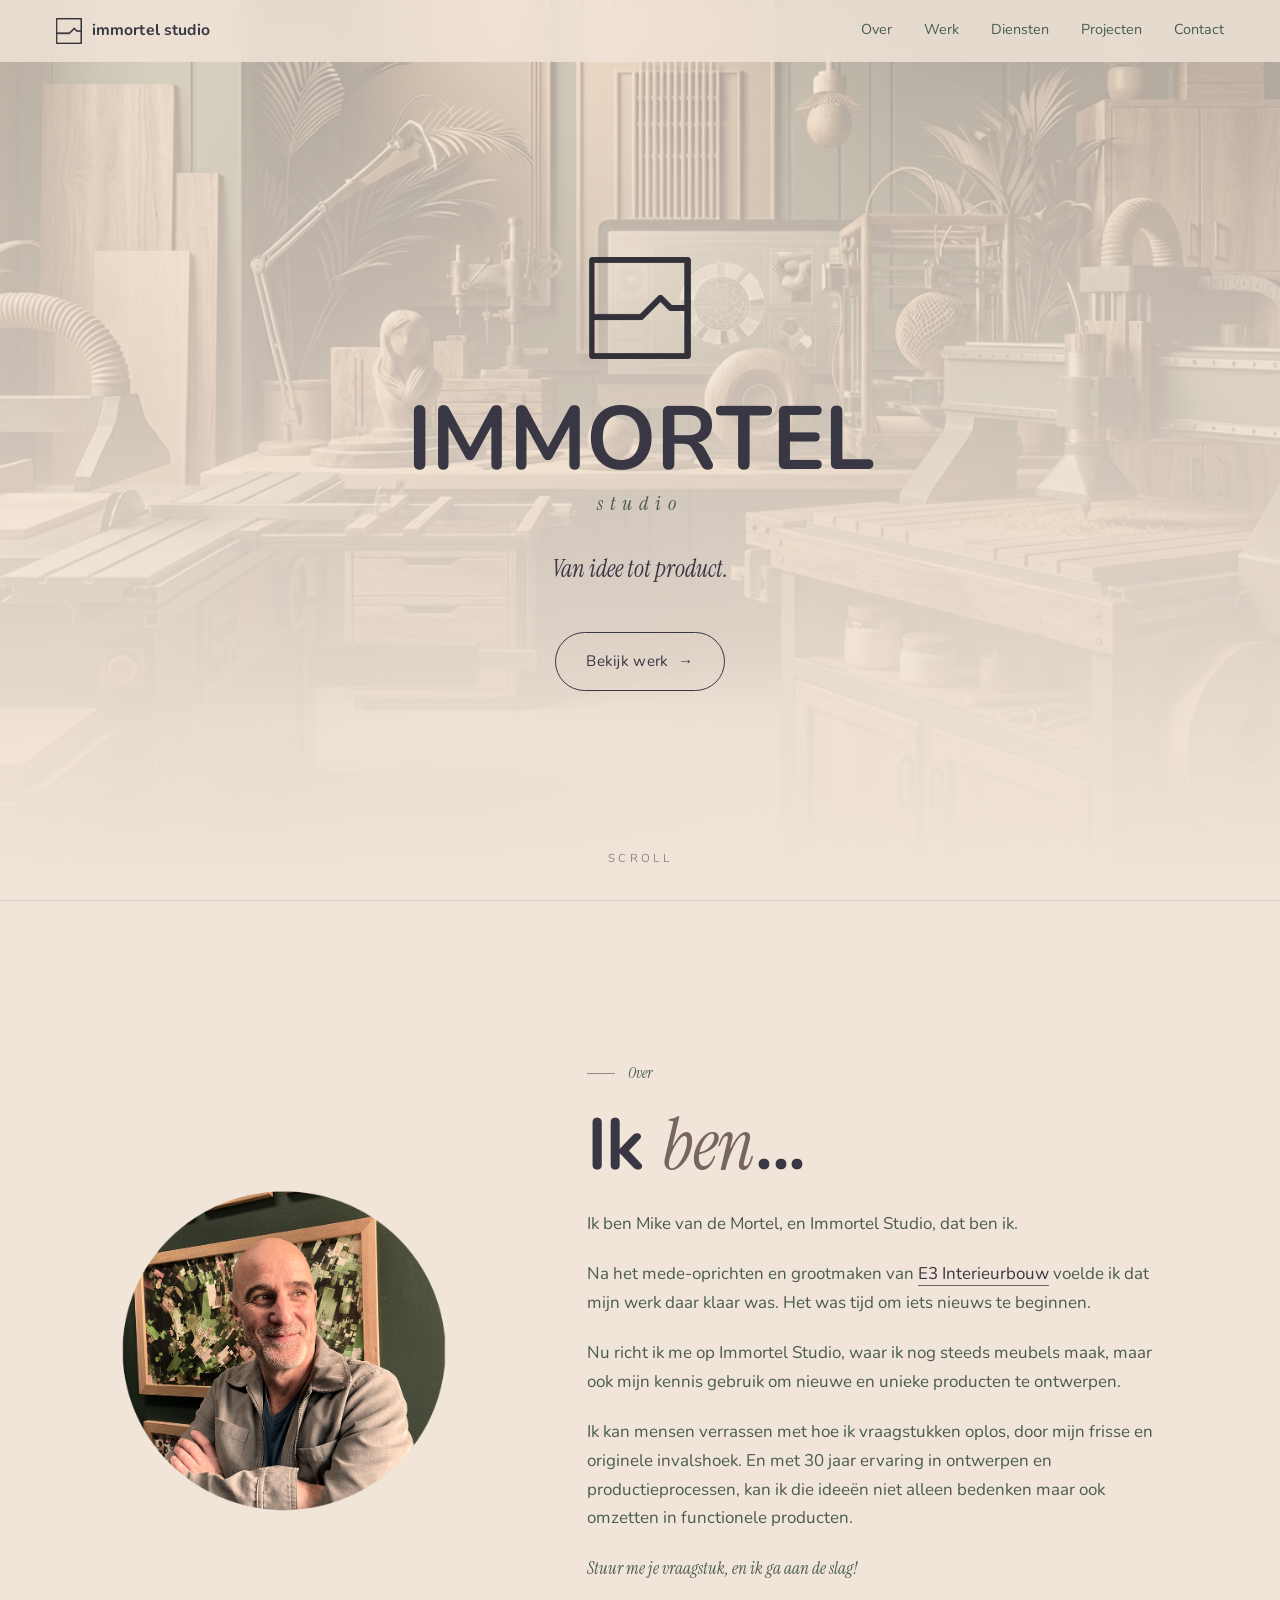
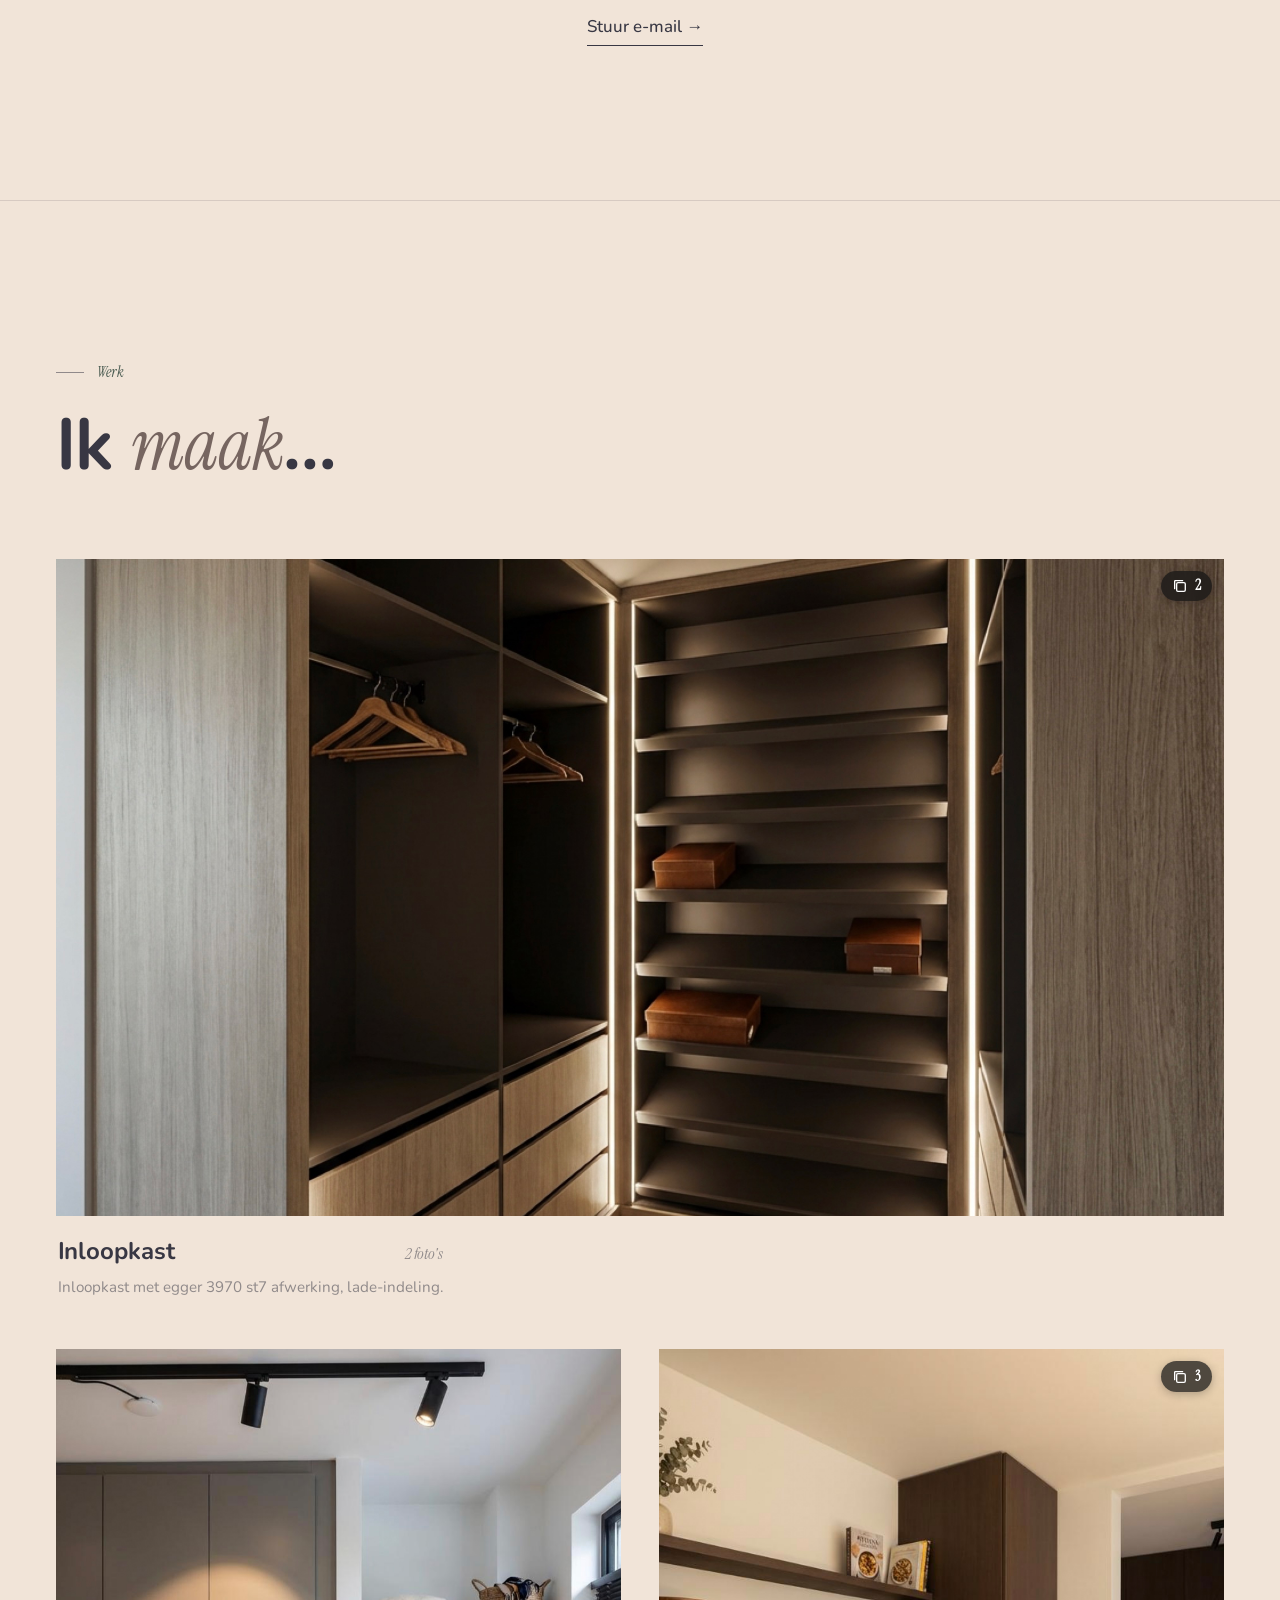
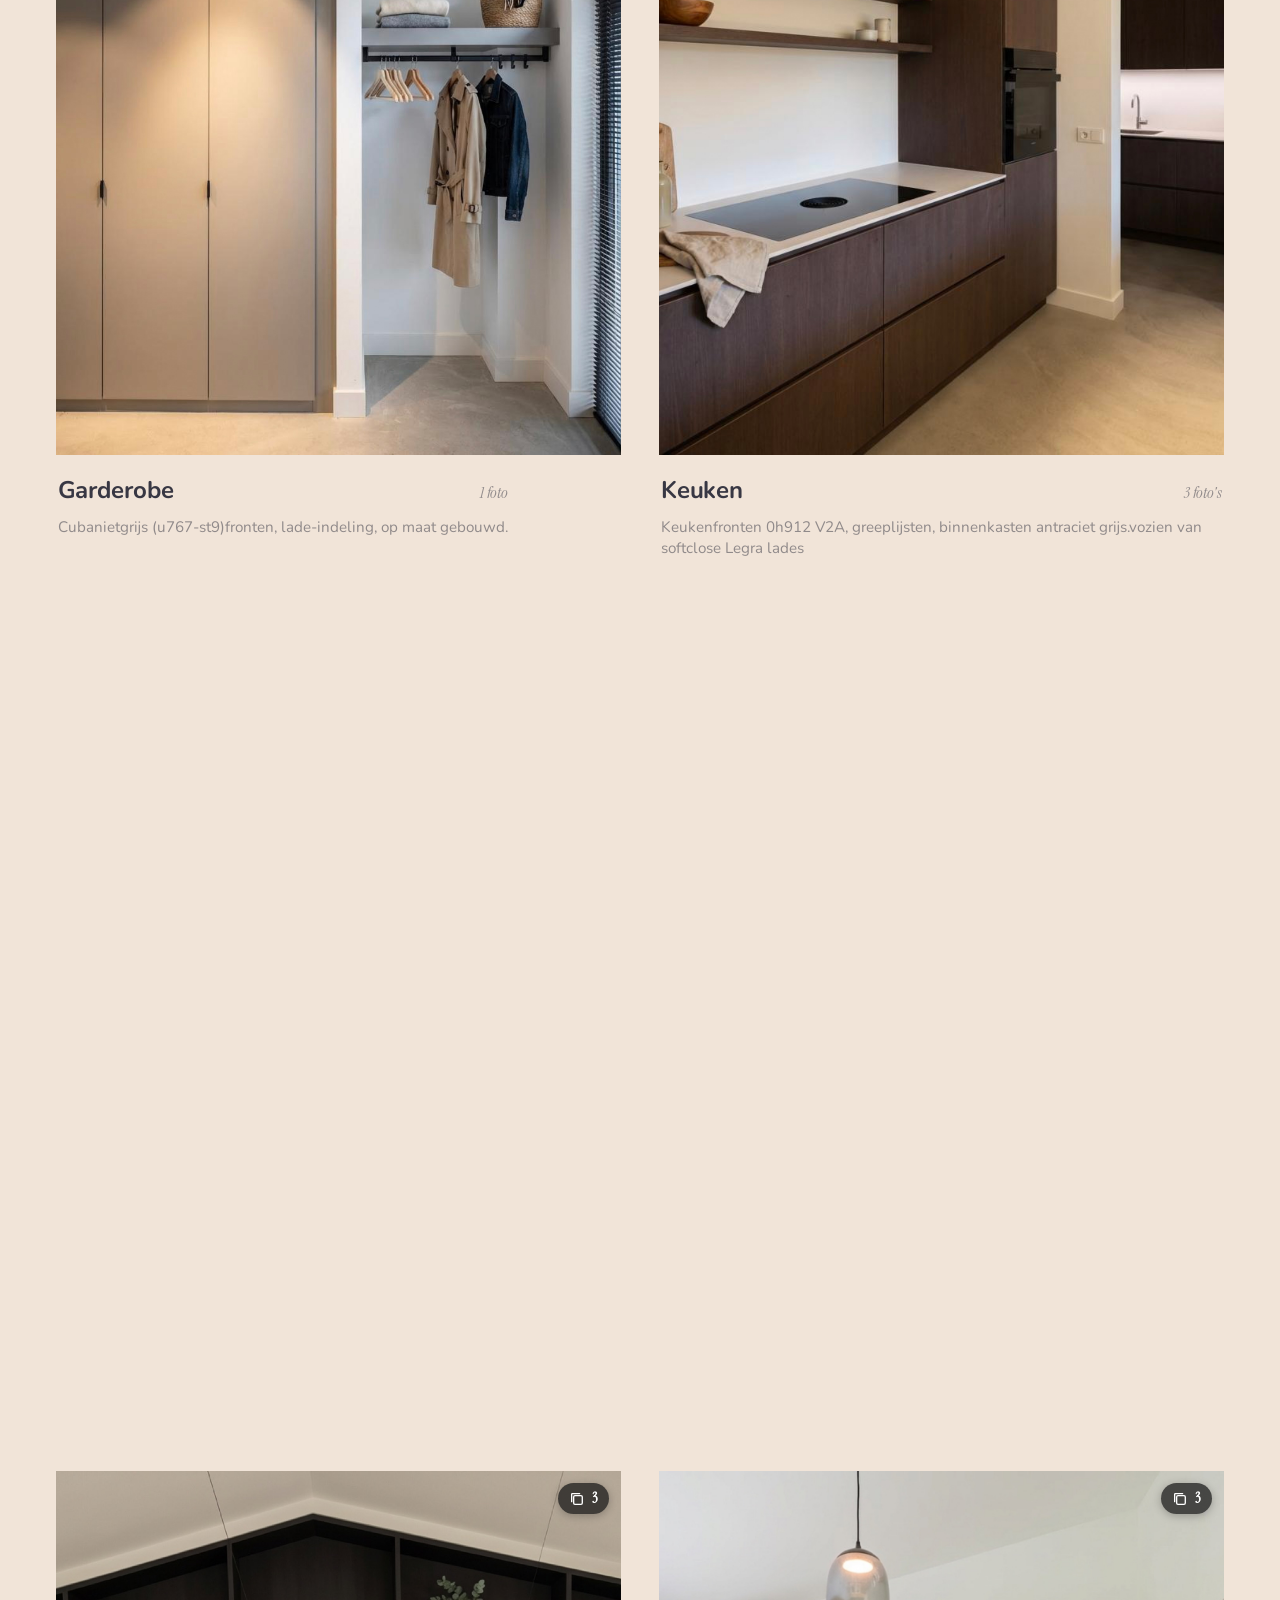
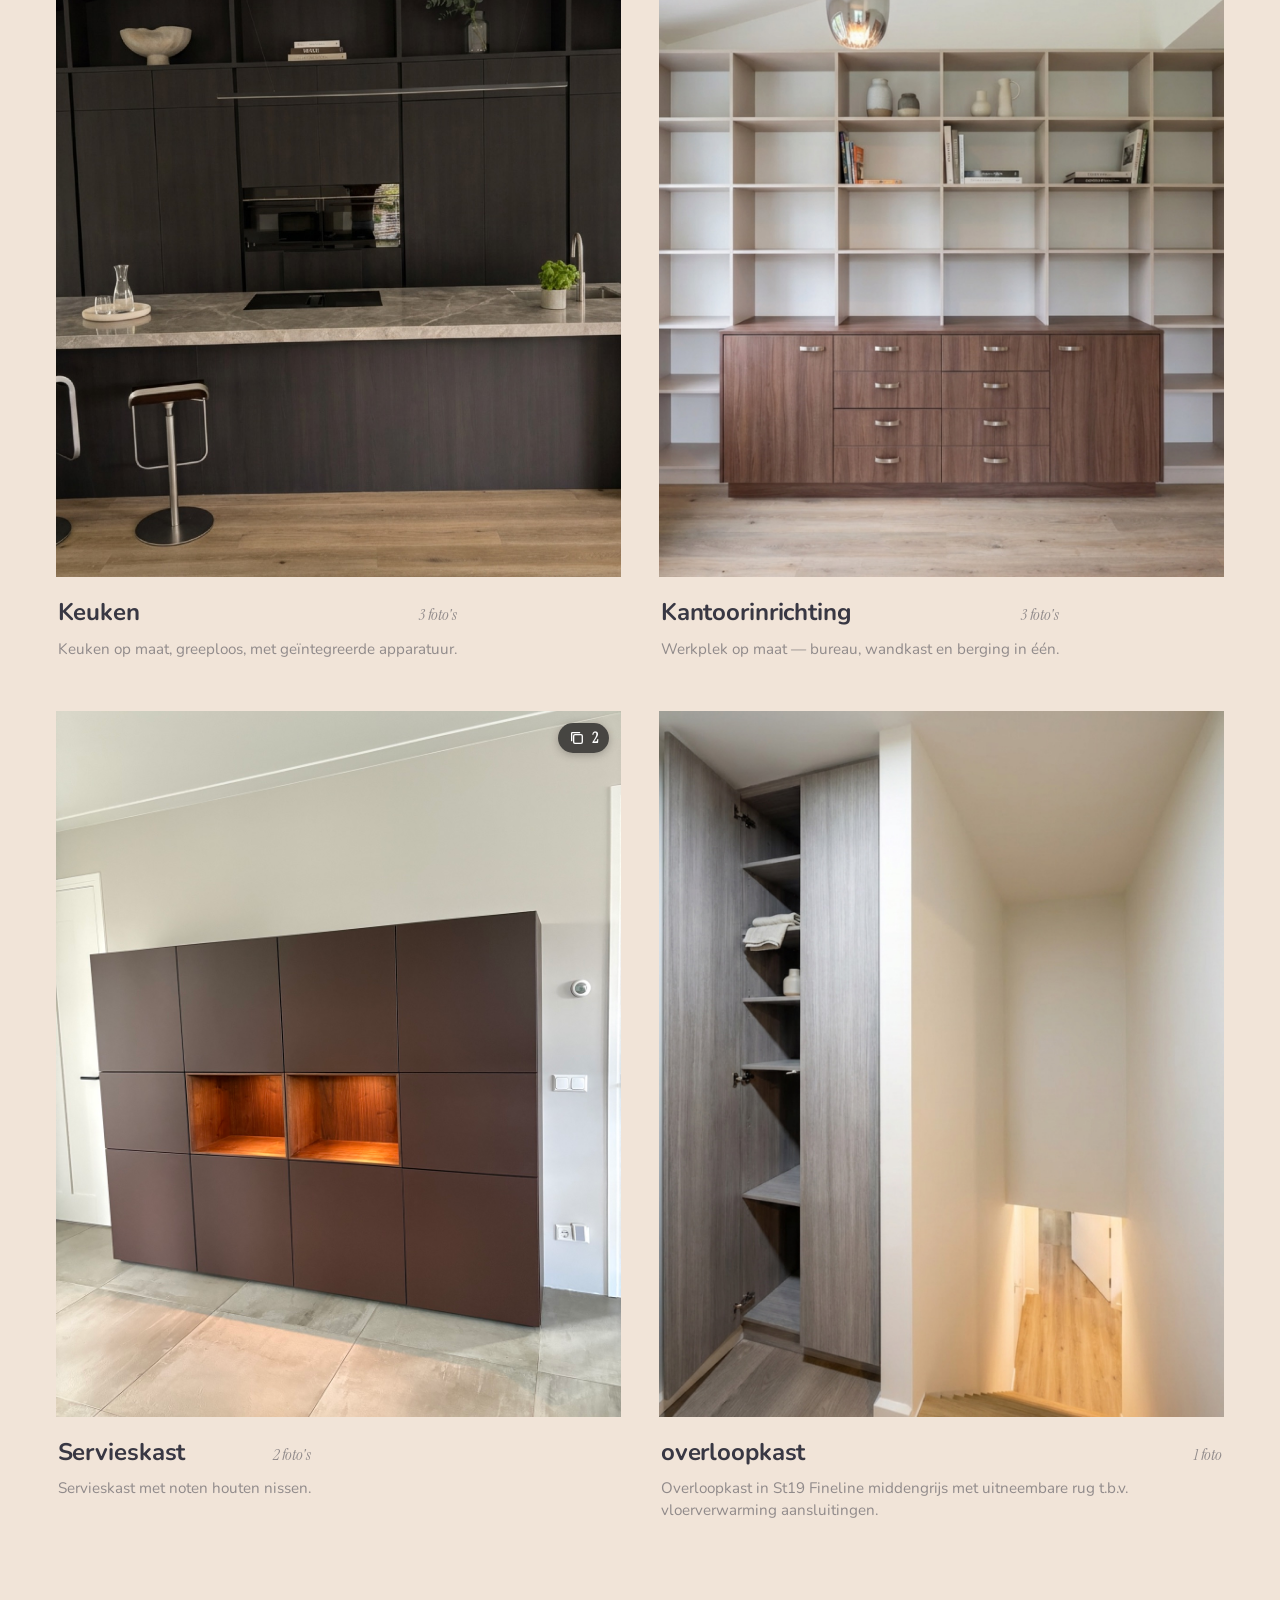
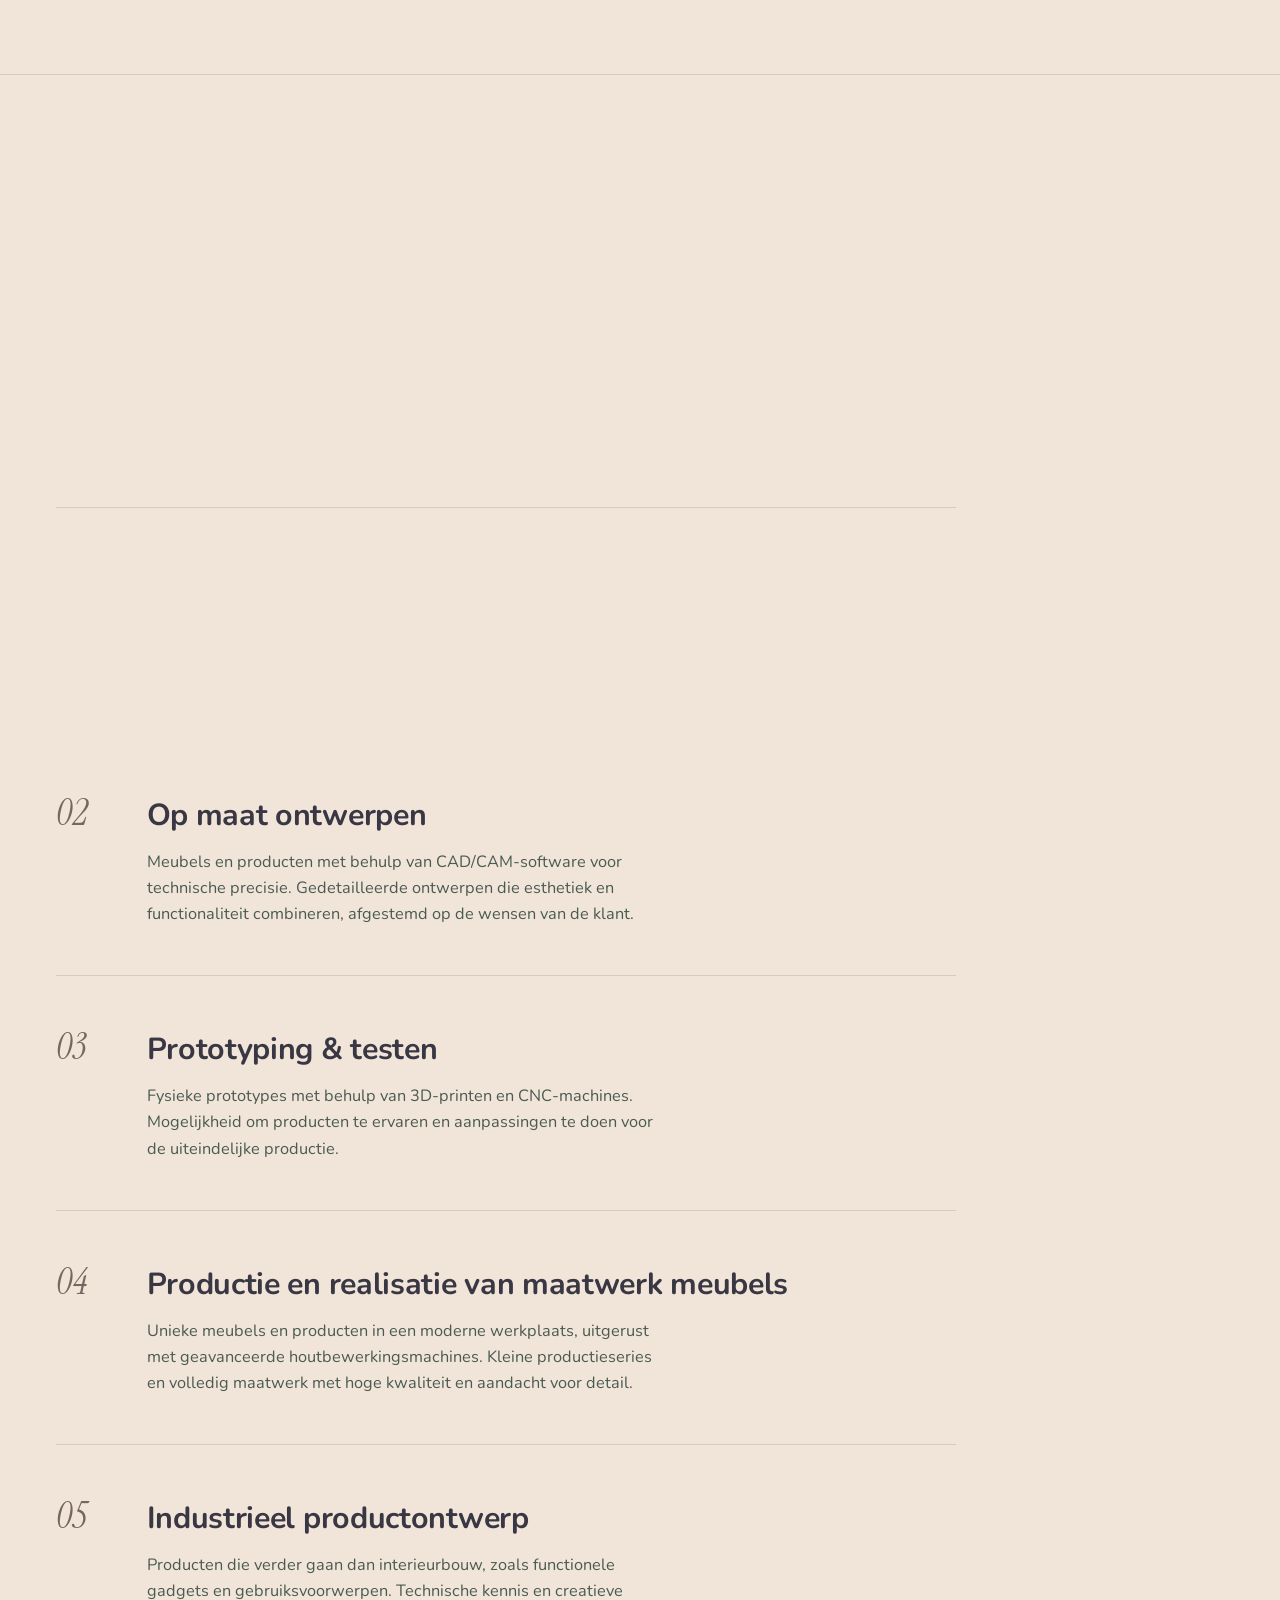
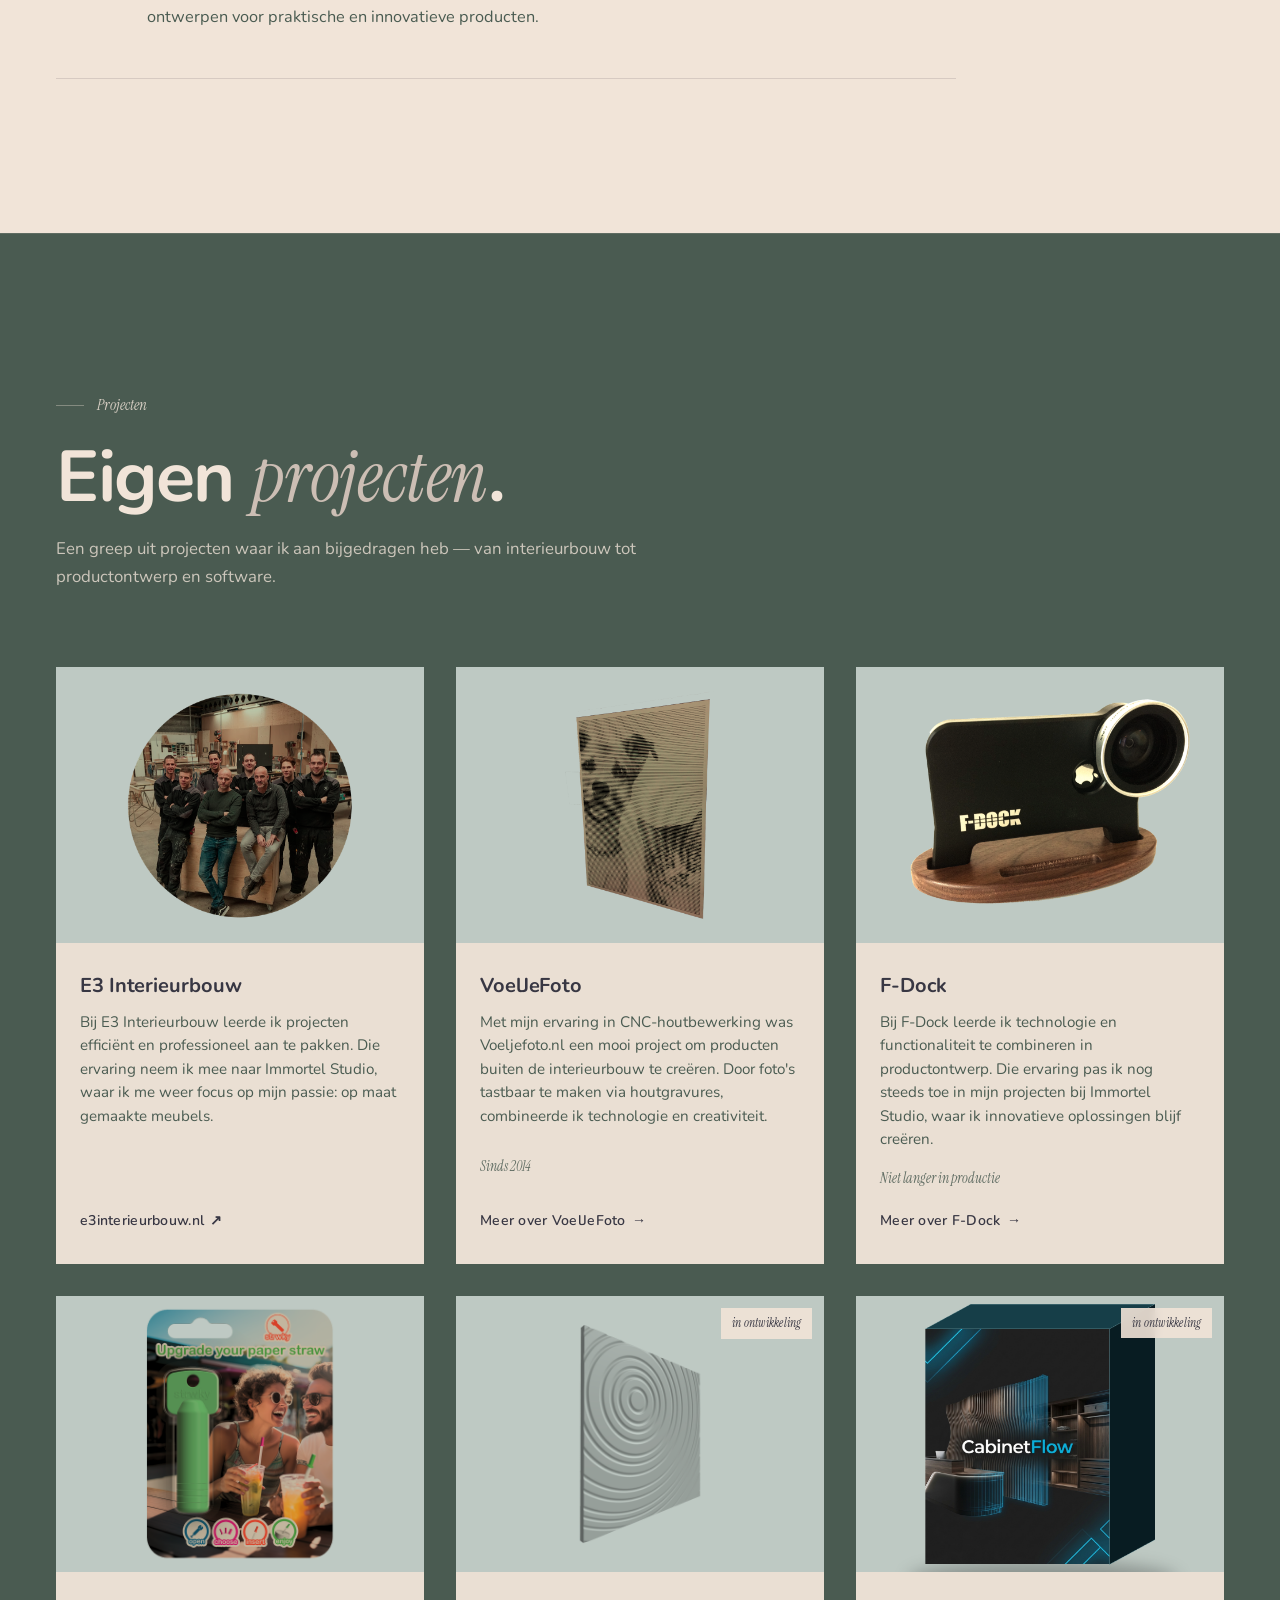
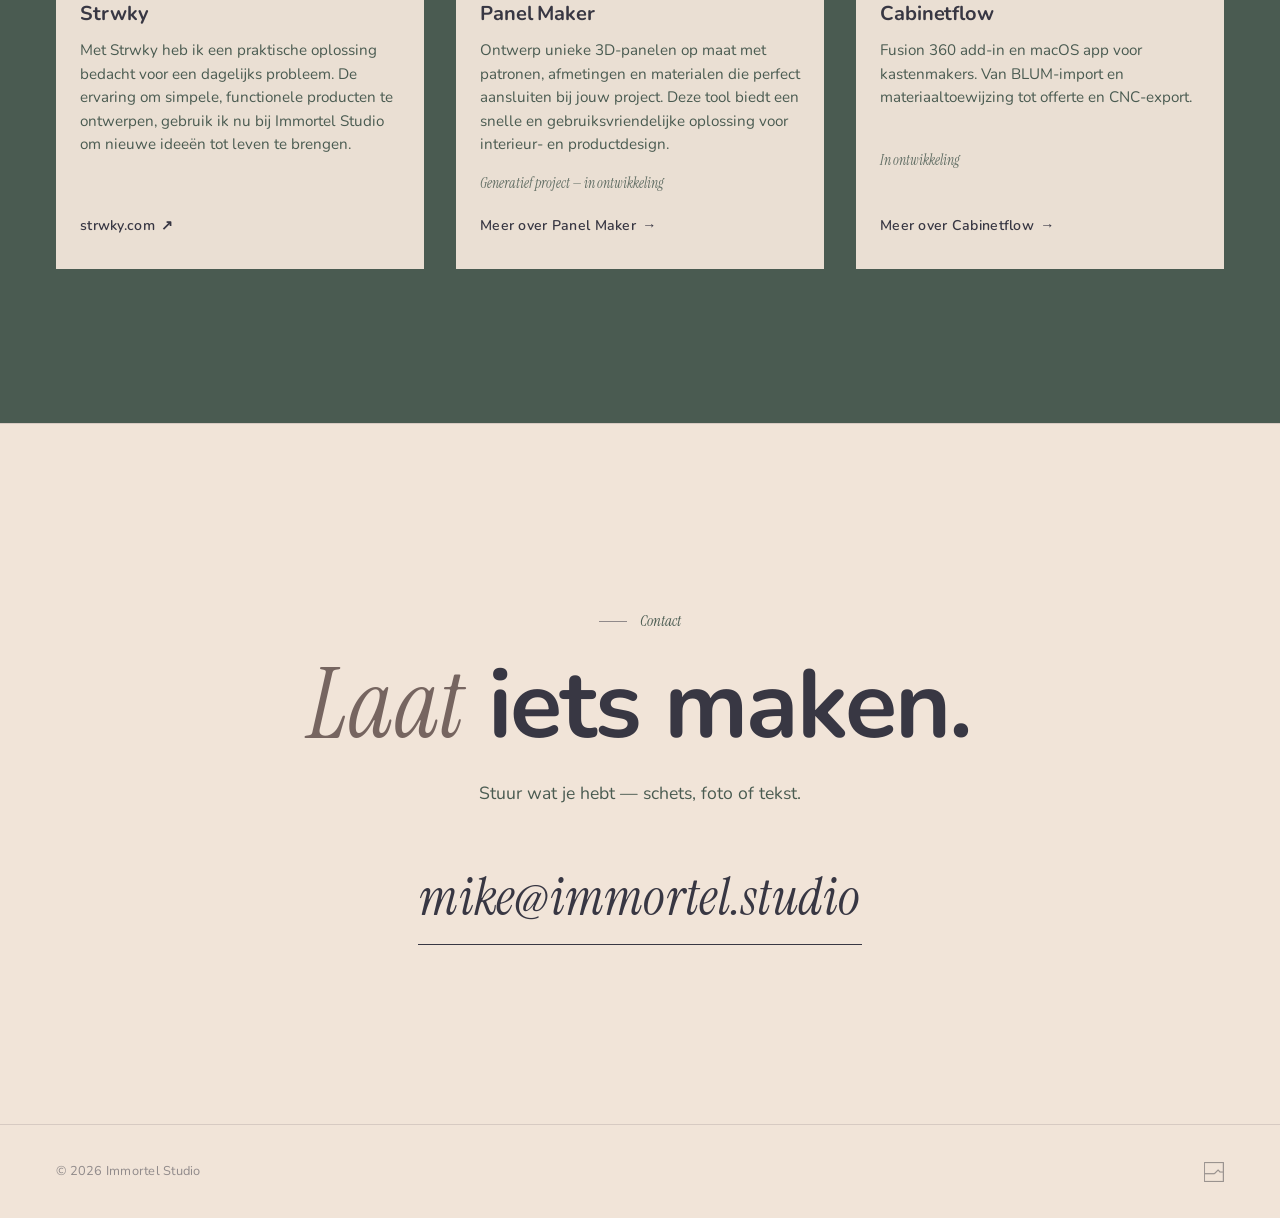
==== index.html @ 6a88292a "Cabinetflow: eigen projectpagina met 5 feature-secties - Nieuwe /cabinetflow/ subpagina met screensh" ====
<!doctype html>
<html lang="nl">
<head>
  <meta charset="utf-8">
  <meta name="viewport" content="width=device-width,initial-scale=1">
  <title>Immortel Studio — Meubels op maat</title>
  <meta name="description" content="Immortel Studio maakt onsterfelijke meubels op maat. Van idee tot product — CAD/CAM, prototyping en eigen productie.">
  <meta name="theme-color" content="#f1e4d8">
  <link rel="preconnect" href="https://fonts.googleapis.com">
  <link rel="preconnect" href="https://fonts.gstatic.com" crossorigin>
  <!-- Nunito: closest free fallback for Arial Rounded MT Bold (brand display)
       Instrument Serif: editorial italic accents -->
  <link href="https://fonts.googleapis.com/css2?family=Instrument+Serif:ital@0;1&family=Nunito:wght@400;500;600;700;800&display=swap" rel="stylesheet">
  <link rel="stylesheet" href="style.css">
</head>
<body>

  <nav class="site-nav">
    <a href="#hero" class="site-nav__mark" aria-label="Immortel Studio">
      <img class="site-nav__logo" src="images/logo.png" alt="" width="28" height="28">
      <span class="site-nav__wordmark">immortel studio</span>
    </a>
    <button class="site-nav__toggle" aria-label="Menu" aria-expanded="false" aria-controls="siteMenu">
      <span class="site-nav__toggle-bar"></span>
      <span class="site-nav__toggle-bar"></span>
      <span class="site-nav__toggle-bar"></span>
    </button>
    <div class="site-nav__links" id="siteMenu">
      <a href="#over">Over</a>
      <a href="#werk">Werk</a>
      <a href="#diensten">Diensten</a>
      <a href="#lab">Projecten</a>
      <a href="#contact">Contact</a>
    </div>
  </nav>

  <header id="hero" class="hero">
    <div class="hero__inner">
      <img class="hero__logo" src="images/logo.png" alt="" width="96" height="96">
      <h1 class="namemark" aria-label="Immortel Studio">
        <span class="namemark__line" id="nameLine" data-state="start">
          <!-- letters injected by JS -->
        </span>
        <span class="namemark__sub" id="nameSub">studio</span>
      </h1>
      <p class="hero__tag"><em>Van idee tot product.</em></p>
      <a href="#werk" class="hero__cta">Bekijk werk</a>
    </div>
    <div class="hero__scroll" aria-hidden="true">scroll</div>
  </header>

  <section id="over" class="section section--about">
    <div class="section__inner about">
      <div class="about__media">
        <img src="images/mike.jpg" alt="Mike van de Mortel" loading="lazy">
      </div>
      <div class="about__body">
        <p class="eyebrow"><em>Over</em></p>
        <h2 class="h2 h2--display">Ik <em>ben</em>...</h2>
        <div class="prose">
          <p>Ik ben Mike van de Mortel, en Immortel Studio, dat ben ik.</p>
          <p>Na het mede-oprichten en grootmaken van <a href="#lab">E3 Interieurbouw</a> voelde ik dat mijn werk daar klaar was. Het was tijd om iets nieuws te beginnen.</p>
          <p>Nu richt ik me op Immortel Studio, waar ik nog steeds meubels maak, maar ook mijn kennis gebruik om nieuwe en unieke producten te ontwerpen.</p>
          <p>Ik kan mensen verrassen met hoe ik vraagstukken oplos, door mijn frisse en originele invalshoek. En met 30 jaar ervaring in ontwerpen en productieprocessen, kan ik die ideeën niet alleen bedenken maar ook omzetten in functionele producten.</p>
          <p><em>Stuur me je vraagstuk, en ik ga aan de slag!</em></p>
          <p><a class="about__cta" href="mailto:mike@immortel.studio">Stuur e-mail →</a></p>
        </div>
      </div>
    </div>
  </section>

  <section id="werk" class="section section--work">
    <div class="section__inner">
      <header class="section__head">
        <p class="eyebrow"><em>Werk</em></p>
        <h2 class="h2">Ik <em>maak</em>…</h2>
      </header>
      <div class="project-grid" id="projectGrid">
        <!-- cards injected by JS from projects.json -->
      </div>
    </div>
  </section>

  <section id="diensten" class="section section--services">
    <div class="section__inner">
      <header class="section__head">
        <p class="eyebrow"><em>Diensten</em></p>
        <h2 class="h2">Van idee <em>tot</em> product.</h2>
      </header>
      <ol class="services">
        <li class="service">
          <span class="service__num">01</span>
          <div class="service__body">
            <h3>Creatief brainstormen &amp; advies</h3>
            <p>Out-of-the-box oplossingen voor specifieke problemen en uitdagingen. Advies op maat voor interieur- en productontwerp, met een unieke en originele invalshoek.</p>
          </div>
        </li>
        <li class="service">
          <span class="service__num">02</span>
          <div class="service__body">
            <h3>Op maat ontwerpen</h3>
            <p>Meubels en producten met behulp van CAD/CAM-software voor technische precisie. Gedetailleerde ontwerpen die esthetiek en functionaliteit combineren, afgestemd op de wensen van de klant.</p>
          </div>
        </li>
        <li class="service">
          <span class="service__num">03</span>
          <div class="service__body">
            <h3>Prototyping &amp; testen</h3>
            <p>Fysieke prototypes met behulp van 3D-printen en CNC-machines. Mogelijkheid om producten te ervaren en aanpassingen te doen voor de uiteindelijke productie.</p>
          </div>
        </li>
        <li class="service">
          <span class="service__num">04</span>
          <div class="service__body">
            <h3>Productie en realisatie van maatwerk meubels</h3>
            <p>Unieke meubels en producten in een moderne werkplaats, uitgerust met geavanceerde houtbewerkingsmachines. Kleine productieseries en volledig maatwerk met hoge kwaliteit en aandacht voor detail.</p>
          </div>
        </li>
        <li class="service">
          <span class="service__num">05</span>
          <div class="service__body">
            <h3>Industrieel productontwerp</h3>
            <p>Producten die verder gaan dan interieurbouw, zoals functionele gadgets en gebruiksvoorwerpen. Technische kennis en creatieve ontwerpen voor praktische en innovatieve producten.</p>
          </div>
        </li>
      </ol>
    </div>
  </section>

  <section id="lab" class="section section--lab">
    <div class="section__inner">
      <header class="section__head">
        <p class="eyebrow"><em>Projecten</em></p>
        <h2 class="h2">Eigen <em>projecten</em>.</h2>
        <p class="lab__intro">Een greep uit projecten waar ik aan bijgedragen heb — van interieurbouw tot productontwerp en software.</p>
      </header>
      <div class="lab__grid">
        <a class="lab__card" data-project="e3" href="http://www.e3interieurbouw.nl" target="_blank" rel="noopener">
          <div class="lab__card__media"><img src="images/lab/e3.jpg" alt="E3 Interieurbouw" loading="lazy"></div>
          <div class="lab__card__body">
            <h3>E3 Interieurbouw</h3>
            <p>Bij E3 Interieurbouw leerde ik projecten efficiënt en professioneel aan te pakken. Die ervaring neem ik mee naar Immortel Studio, waar ik me weer focus op mijn passie: op maat gemaakte meubels.</p>
            <span class="lab__card__link">e3interieurbouw.nl <span aria-hidden="true">↗</span></span>
          </div>
        </a>
        <a class="lab__card" data-project="voeljefoto" href="/voeljefoto/">
          <div class="lab__card__media"><img src="images/lab/voeljefoto.jpg" alt="VoelJeFoto" loading="lazy"></div>
          <div class="lab__card__body">
            <h3>VoelJeFoto</h3>
            <p>Met mijn ervaring in CNC-houtbewerking was Voeljefoto.nl een mooi project om producten buiten de interieurbouw te creëren. Door foto's tastbaar te maken via houtgravures, combineerde ik technologie en creativiteit.</p>
            <span class="lab__card__meta"><em>Sinds 2014</em></span>
            <span class="lab__card__link">Meer over VoelJeFoto <span aria-hidden="true">→</span></span>
          </div>
        </a>
        <a class="lab__card" data-project="fdock" href="/f-dock/">
          <div class="lab__card__media"><img src="images/lab/fdock.jpg" alt="F-Dock" loading="lazy"></div>
          <div class="lab__card__body">
            <h3>F-Dock</h3>
            <p>Bij F-Dock leerde ik technologie en functionaliteit te combineren in productontwerp. Die ervaring pas ik nog steeds toe in mijn projecten bij Immortel Studio, waar ik innovatieve oplossingen blijf creëren.</p>
            <span class="lab__card__meta"><em>Niet langer in productie</em></span>
            <span class="lab__card__link">Meer over F-Dock <span aria-hidden="true">→</span></span>
          </div>
        </a>
        <a class="lab__card" data-project="strwky" href="http://www.strwky.com" target="_blank" rel="noopener">
          <div class="lab__card__media"><img src="images/lab/strwky.jpg" alt="Strwky" loading="lazy"></div>
          <div class="lab__card__body">
            <h3>Strwky</h3>
            <p>Met Strwky heb ik een praktische oplossing bedacht voor een dagelijks probleem. De ervaring om simpele, functionele producten te ontwerpen, gebruik ik nu bij Immortel Studio om nieuwe ideeën tot leven te brengen.</p>
            <span class="lab__card__link">strwky.com <span aria-hidden="true">↗</span></span>
          </div>
        </a>
        <a class="lab__card lab__card--wip" data-project="panelmaker" href="/panelmaker/">
          <div class="lab__card__media"><img src="images/lab/panelmaker.jpg" alt="Panel Maker" loading="lazy"></div>
          <div class="lab__card__body">
            <h3>Panel Maker</h3>
            <p>Ontwerp unieke 3D-panelen op maat met patronen, afmetingen en materialen die perfect aansluiten bij jouw project. Deze tool biedt een snelle en gebruiksvriendelijke oplossing voor interieur- en productdesign.</p>
            <span class="lab__card__meta"><em>Generatief project — in ontwikkeling</em></span>
            <span class="lab__card__link">Meer over Panel Maker <span aria-hidden="true">→</span></span>
          </div>
        </a>
        <a class="lab__card lab__card--wip" href="cabinetflow/" data-project="cabinetflow">
          <div class="lab__card__media"><img src="images/lab/cabinetflow.jpg" alt="Cabinetflow" loading="lazy"></div>
          <div class="lab__card__body">
            <h3>Cabinetflow</h3>
            <p>Fusion 360 add-in en macOS app voor kastenmakers. Van BLUM-import en materiaaltoewijzing tot offerte en CNC-export.</p>
            <span class="lab__card__meta"><em>In ontwikkeling</em></span>
            <span class="lab__card__link">Meer over Cabinetflow <span aria-hidden="true">→</span></span>
          </div>
        </a>
      </div>
    </div>
  </section>

  <section id="contact" class="section section--contact">
    <div class="section__inner">
      <p class="eyebrow"><em>Contact</em></p>
      <h2 class="h2 h2--contact"><em>Laat</em> iets maken.</h2>
      <p class="contact__intro">Stuur wat je hebt — schets, foto of tekst.</p>
      <div class="contact__row">
        <a class="contact__link" href="mailto:mike@immortel.studio">mike@immortel.studio</a>
      </div>
    </div>
  </section>

  <footer class="site-foot">
    <div class="site-foot__inner">
      <span>© <span id="year"></span> Immortel Studio</span>
      <img class="site-foot__logo" src="images/logo.png" alt="" width="20" height="20">
    </div>
  </footer>

  <div id="lightbox" class="lightbox" aria-hidden="true">
    <button class="lightbox__close" aria-label="Sluiten">×</button>
    <button class="lightbox__prev" aria-label="Vorige">‹</button>
    <button class="lightbox__next" aria-label="Volgende">›</button>
    <div class="lightbox__stage">
      <img id="lightboxImg" alt="">
    </div>
    <div class="lightbox__count" id="lightboxCount"></div>
  </div>

  <script src="app.js"></script>
</body>
</html>
---- style.css ----
/* ============================================================
   Immortel Studio — stylesheet (editorial redesign)
   ============================================================ */

:root {
  /* Brand palette */
  --cream:       #f1e4d8;
  --light-green: #bec9c3;
  --dark-green:  #4A5B51;
  --dark-grey:   #383743;
  --brown:       #766560;

  --bg:       var(--cream);
  --bg-alt:   var(--light-green);
  --ink:      var(--dark-grey);
  --ink-soft: var(--dark-green);
  --ink-mute: color-mix(in srgb, var(--dark-grey) 52%, transparent);
  --accent:   var(--brown);
  --line:     color-mix(in srgb, var(--dark-grey) 14%, transparent);

  --max: 1320px;
  --pad: clamp(1.5rem, 5vw, 3.5rem);
  --ease: cubic-bezier(.2,.7,.1,1);

  /* Arial Rounded MT Bold is the brand display face (macOS system).
     Nunito is the web fallback.
     Instrument Serif provides editorial italic accents. */
  --font-display: "Arial Rounded MT Bold", "Nunito", Arial, -apple-system, sans-serif;
  --font-body:    "Nunito", Arial, -apple-system, BlinkMacSystemFont, sans-serif;
  --font-accent:  "Instrument Serif", "Cormorant Garamond", Georgia, serif;
}

* { box-sizing: border-box; }
html, body { margin: 0; padding: 0; }
html {
  scroll-behavior: smooth;
  overflow-x: clip;
}
body {
  background: var(--bg);
  color: var(--ink);
  font-family: var(--font-body);
  font-size: 17px;
  line-height: 1.65;
  -webkit-font-smoothing: antialiased;
  text-rendering: optimizeLegibility;
}

/* Subtle warm grain on cream — very faint */
body::before {
  content: '';
  position: fixed;
  inset: 0;
  pointer-events: none;
  z-index: 0;
  background-image:
    radial-gradient(at 20% 12%, color-mix(in srgb, var(--brown) 14%, transparent), transparent 55%),
    radial-gradient(at 85% 90%, color-mix(in srgb, var(--dark-green) 10%, transparent), transparent 55%);
  opacity: .7;
}

img { max-width: 100%; display: block; }
a { color: inherit; text-decoration: none; }
button { font: inherit; }

em {
  font-family: var(--font-accent);
  font-style: italic;
  font-weight: 400;
  letter-spacing: 0;
}

/* ============================================================
   Navigation
   ============================================================ */
.site-nav {
  position: fixed; top: 0; left: 0; right: 0; z-index: 100;
  display: flex; align-items: center; justify-content: space-between;
  padding: 1.1rem var(--pad);
  background: color-mix(in srgb, var(--bg) 82%, transparent);
  backdrop-filter: blur(14px);
  -webkit-backdrop-filter: blur(14px);
  border-bottom: 1px solid transparent;
  transition: border-color .3s var(--ease), padding .3s var(--ease);
}
.site-nav.is-scrolled {
  border-bottom-color: var(--line);
  padding-top: .8rem;
  padding-bottom: .8rem;
}
.site-nav__mark {
  display: inline-flex;
  align-items: center;
  gap: .6rem;
  color: var(--ink);
}
.site-nav__logo {
  width: 26px; height: 26px;
  filter: brightness(0) saturate(100%) invert(16%) sepia(8%) saturate(833%) hue-rotate(202deg) brightness(95%) contrast(88%);
}
.site-nav__wordmark {
  font-family: var(--font-display);
  font-weight: 700;
  font-size: .98rem;
  letter-spacing: .01em;
}
@media (max-width: 520px) {
  .site-nav__wordmark { display: none; }
}
.site-nav__links {
  display: flex; gap: 2rem;
  font-size: .9rem;
  color: var(--ink-soft);
}
.site-nav__links a {
  position: relative;
  padding-bottom: 2px;
}
.site-nav__links a::after {
  content: ''; position: absolute; inset: auto 0 0 0; height: 1px;
  background: var(--ink); transform: scaleX(0); transform-origin: left;
  transition: transform .35s var(--ease);
}
.site-nav__links a:hover::after { transform: scaleX(1); }

/* Hamburger toggle — hidden on desktop, visible on mobile */
.site-nav__toggle {
  display: none;
  position: relative;
  width: 44px;
  height: 44px;
  background: transparent;
  border: none;
  cursor: pointer;
  padding: 0;
  z-index: 110;
  color: var(--ink);
  -webkit-appearance: none;
  appearance: none;
  -webkit-tap-highlight-color: transparent;
}
.site-nav__toggle-bar {
  display: block;
  position: absolute;
  left: 10px;
  width: 24px;
  height: 2px;
  background: currentColor;
  transition: transform .35s var(--ease), opacity .25s var(--ease), top .35s var(--ease);
  border-radius: 2px;
  pointer-events: none;
}
.site-nav__toggle-bar:nth-child(1) { top: 15px; }
.site-nav__toggle-bar:nth-child(2) { top: 21.5px; }
.site-nav__toggle-bar:nth-child(3) { top: 28px; }
.site-nav__toggle[aria-expanded="true"] .site-nav__toggle-bar:nth-child(1) {
  top: 21.5px;
  transform: rotate(45deg);
}
.site-nav__toggle[aria-expanded="true"] .site-nav__toggle-bar:nth-child(2) {
  opacity: 0;
}
.site-nav__toggle[aria-expanded="true"] .site-nav__toggle-bar:nth-child(3) {
  top: 21.5px;
  transform: rotate(-45deg);
}

@media (max-width: 640px) {
  .site-nav__toggle { display: block; }

  /* Overlay menu */
  .site-nav__links {
    position: fixed;
    top: 0;
    right: 0;
    bottom: 0;
    left: 0;
    width: 100%;
    height: 100%;
    height: 100dvh;
    display: flex;
    flex-direction: column;
    justify-content: center;
    align-items: center;
    gap: 1.6rem;
    padding: 2rem var(--pad);
    background: #f1e4d8;
    background: var(--bg);
    font-family: var(--font-display);
    font-size: clamp(1.6rem, 6vw, 2.2rem);
    color: var(--ink);
    opacity: 0;
    visibility: hidden;
    transform: translateY(-8px);
    transition: opacity .4s var(--ease), transform .4s var(--ease), visibility .4s var(--ease);
    z-index: 105;
    overflow-y: auto;
    -webkit-overflow-scrolling: touch;
  }
  .site-nav[data-menu="open"] .site-nav__links {
    opacity: 1;
    visibility: visible;
    transform: none;
  }
  .site-nav__links a {
    opacity: 0;
    transform: translateY(10px);
    transition: opacity .5s var(--ease), transform .5s var(--ease);
  }
  .site-nav[data-menu="open"] .site-nav__links a {
    opacity: 1;
    transform: none;
  }
  .site-nav[data-menu="open"] .site-nav__links a:nth-child(1) { transition-delay: .08s; }
  .site-nav[data-menu="open"] .site-nav__links a:nth-child(2) { transition-delay: .13s; }
  .site-nav[data-menu="open"] .site-nav__links a:nth-child(3) { transition-delay: .18s; }
  .site-nav[data-menu="open"] .site-nav__links a:nth-child(4) { transition-delay: .23s; }
  .site-nav[data-menu="open"] .site-nav__links a:nth-child(5) { transition-delay: .28s; }
  .site-nav__links a::after { display: none; }
}
body.menu-open { overflow: hidden; }

/* ============================================================
   Hero
   ============================================================ */
.hero {
  min-height: 100vh;
  display: grid;
  place-items: center;
  padding: 7rem var(--pad) 4rem;
  position: relative;
  z-index: 1;
  overflow: hidden;
  isolation: isolate;
}
.hero::before {
  content: '';
  position: absolute;
  inset: 0;
  background-image: url('images/hero-banner.png');
  background-size: cover;
  background-position: center;
  filter: saturate(.85);
  z-index: -2;
}
.hero::after {
  content: '';
  position: absolute;
  inset: 0;
  background:
    linear-gradient(180deg,
      color-mix(in srgb, var(--cream) 70%, transparent) 0%,
      color-mix(in srgb, var(--cream) 82%, transparent) 45%,
      color-mix(in srgb, var(--cream) 95%, transparent) 80%,
      var(--cream) 100%);
  z-index: -1;
}
.hero__inner {
  text-align: center;
  max-width: 1100px;
}
.hero__logo {
  width: clamp(64px, 8vw, 104px);
  height: auto;
  margin: 0 auto clamp(1.5rem, 3vw, 2.5rem);
  filter: brightness(0) saturate(100%) invert(16%) sepia(8%) saturate(833%) hue-rotate(202deg) brightness(95%) contrast(88%);
  opacity: 0;
  transform: translateY(-8px);
  transition: opacity 1s var(--ease), transform 1s var(--ease);
}
.hero[data-revealed="1"] .hero__logo {
  opacity: 1;
  transform: none;
}
.hero__kicker {
  font-family: var(--font-accent);
  font-style: italic;
  font-size: clamp(1.1rem, 1.6vw, 1.4rem);
  color: var(--ink-soft);
  margin: 0 0 1.5rem;
  letter-spacing: .01em;
  opacity: 0;
  transform: translateY(6px);
  transition: opacity 1s var(--ease), transform 1s var(--ease);
}
.hero[data-revealed="1"] .hero__kicker { opacity: 1; transform: none; }

.hero__tag {
  font-family: var(--font-body);
  font-weight: 400;
  font-size: clamp(1.05rem, 1.9vw, 1.35rem);
  color: var(--ink-soft);
  margin: 2.25rem 0 2.75rem;
  opacity: 0;
  transform: translateY(6px);
  transition: opacity .9s var(--ease) .3s, transform .9s var(--ease) .3s;
}
.hero__tag em {
  color: var(--ink);
  font-size: 1.1em;
}
.hero__cta {
  display: inline-flex; align-items: center; gap: .6rem;
  padding: 1rem 1.9rem;
  border: 1px solid var(--ink);
  border-radius: 999px;
  font-size: .95rem;
  letter-spacing: .02em;
  transition: background .25s var(--ease), color .25s var(--ease), transform .25s var(--ease);
  opacity: 0;
  transform: translateY(6px);
  transition: background .25s var(--ease), color .25s var(--ease), transform .25s var(--ease), opacity .9s var(--ease) .5s;
}
.hero__cta::after {
  content: '→';
  transition: transform .25s var(--ease);
}
.hero__cta:hover { background: var(--ink); color: var(--bg); }
.hero__cta:hover::after { transform: translateX(3px); }

.hero[data-revealed="1"] .hero__tag,
.hero[data-revealed="1"] .hero__cta {
  opacity: 1; transform: none;
}

.hero__scroll {
  position: absolute; bottom: 2rem; left: 50%; transform: translateX(-50%);
  font-size: .72rem; letter-spacing: .3em; text-transform: uppercase;
  color: var(--ink-mute);
  opacity: 0;
  animation: fade-in 1.4s var(--ease) 1.8s forwards;
}
@keyframes fade-in { to { opacity: 1; } }

/* ---------- Namemark (preserved) ---------- */
.namemark {
  margin: 0;
  font-family: var(--font-display);
  font-weight: 700;
  line-height: .95;
  letter-spacing: -.015em;
  user-select: none;
}
.namemark__line {
  display: inline-flex;
  white-space: nowrap;
  justify-content: center;
  align-items: baseline;
  flex-wrap: nowrap;
  /* Single size that fits both "IMMORTEL" and "I AM VANDEMORTEL" without reflow */
  font-size: clamp(2rem, 7vw, 6rem);
}
.letter {
  display: inline-block;
  opacity: 0;
  transform: translateY(.2em);
  transition:
    opacity .55s var(--ease),
    transform .55s var(--ease),
    max-width .75s var(--ease),
    margin .75s var(--ease),
    letter-spacing .75s var(--ease);
  max-width: 2em;
  overflow: hidden;
  white-space: pre;
}
.letter.space {
  max-width: .3em;
  width: .3em;
}
.letter.is-in { opacity: 1; transform: none; }

/* Color hint: keep-letters (IMMORTEL) in solid ink; drop-letters fade to ghosted accent */
.letter.keep { color: var(--ink); }
.letter.drop {
  color: color-mix(in srgb, var(--accent) 70%, transparent);
  /* Drop-letters (A, VAN DE) kleiner getoond in expanded state */
  font-size: .55em;
  vertical-align: baseline;
}
.letter.drop.space,
.letter.space {
  font-size: .55em;
}

/* Staggered delay per drop/space letter — only applied when EXPANDING
   (default state). Collapse rule below zeroes delays for simultaneous morph. */
.letter.drop,
.letter.space {
  transition-delay: calc(var(--i, 0) * 55ms);
}
.namemark__line[data-state="morph"] .letter,
.namemark__line[data-state="final"] .letter {
  transition-delay: 0s;
}

.namemark__line[data-state="morph"] .letter.drop,
.namemark__line[data-state="final"] .letter.drop {
  opacity: 0;
  max-width: 0;
  margin: 0;
  letter-spacing: -.2em;
}
.namemark__line[data-state="morph"] .letter.space,
.namemark__line[data-state="final"] .letter.space {
  max-width: 0;
  width: 0;
}
.namemark__sub {
  display: block;
  margin-top: .55em;
  font-family: var(--font-accent);
  font-style: italic;
  font-weight: 400;
  font-size: clamp(.95rem, 1.6vw, 1.25rem);
  letter-spacing: .35em;
  text-transform: lowercase;
  color: var(--ink-soft);
  opacity: 0;
  transform: translateY(8px);
  transition: opacity 1s var(--ease), transform 1s var(--ease);
}
.namemark__sub.is-in { opacity: 1; transform: none; }

/* ============================================================
   Sections & type
   ============================================================ */
.section {
  padding: clamp(6rem, 12vw, 11rem) var(--pad);
  border-top: 1px solid var(--line);
  position: relative;
  z-index: 1;
}
.section__inner {
  max-width: var(--max);
  margin: 0 auto;
}
.section__head {
  max-width: 62ch;
  margin: 0 0 clamp(3rem, 6vw, 5rem);
}
.eyebrow {
  font-family: var(--font-body);
  font-size: .72rem;
  letter-spacing: .32em;
  text-transform: uppercase;
  color: var(--ink-mute);
  margin: 0 0 1.4rem;
  display: inline-flex;
  align-items: center;
  gap: .8rem;
}
.eyebrow em {
  font-size: 1.3em;
  letter-spacing: 0;
  text-transform: none;
  color: var(--ink-soft);
}
.eyebrow::before {
  content: '';
  display: inline-block;
  width: 28px;
  height: 1px;
  background: var(--ink-mute);
}
.h2 {
  font-family: var(--font-display);
  font-weight: 700;
  font-size: clamp(2.25rem, 6vw, 4.5rem);
  letter-spacing: -.02em;
  margin: 0;
  line-height: 1.02;
  color: var(--ink);
}
.h2 em {
  font-weight: 400;
  letter-spacing: -.005em;
  color: var(--accent);
}
.prose {
  max-width: 58ch;
  font-size: 1.06rem;
  line-height: 1.7;
  color: var(--ink-soft);
}
.prose p { margin: 0; }
.prose p + p { margin-top: 1.25em; }
.prose a {
  color: var(--ink);
  border-bottom: 1px solid var(--accent);
  transition: color .2s;
}
.prose a:hover { color: var(--accent); }

/* ============================================================
   About — asymmetric editorial 2-col
   ============================================================ */
.about {
  display: grid;
  grid-template-columns: 1fr;
  gap: clamp(2.5rem, 5vw, 4rem);
  align-items: center;
}
@media (min-width: 820px) {
  .about {
    grid-template-columns: minmax(0, 5fr) minmax(0, 7fr);
    gap: clamp(3rem, 6vw, 6rem);
  }
}
.about__media {
  overflow: hidden;
  aspect-ratio: 1 / 1;
  background: transparent;
  max-width: 520px;
  justify-self: start;
  width: 100%;
}
.about__media img {
  width: 100%; height: 100%;
  object-fit: contain;
  transition: transform 1.2s var(--ease);
  mix-blend-mode: multiply;
}
.about__media:hover img { transform: scale(1.02); }
.about__body { min-width: 0; }
.about__body .h2 {
  margin: 0 0 1.75rem;
}
.about__cta {
  display: inline-flex;
  align-items: center;
  gap: .5rem;
  margin-top: .5rem;
  padding-bottom: 3px;
  border-bottom: 1px solid var(--ink);
  font-weight: 500;
  color: var(--ink);
  transition: color .25s, border-color .25s, gap .25s var(--ease);
}
.about__cta:hover {
  color: var(--accent);
  border-color: var(--accent);
  gap: .75rem;
}
.prose .about__cta { border-bottom: 1px solid var(--ink); }

/* ============================================================
   Work — editorial grid (first card spans 2 cols)
   ============================================================ */
.project-grid {
  display: grid;
  grid-template-columns: 1fr;
  gap: clamp(2rem, 4vw, 3.5rem);
}
@media (min-width: 720px) {
  .project-grid {
    grid-template-columns: repeat(2, minmax(0, 1fr));
    gap: clamp(2.5rem, 4vw, 4rem) clamp(2rem, 3vw, 3rem);
  }
  .project-grid .project-card:first-child {
    grid-column: 1 / -1;
  }
  .project-grid .project-card:first-child .project-card__cover {
    aspect-ratio: 16 / 9;
  }
}
.project-card {
  background: transparent;
  cursor: pointer;
  border: none;
  padding: 0;
  text-align: left;
  font: inherit;
  color: inherit;
  display: flex; flex-direction: column; gap: 1rem;
  width: 100%;
}
.project-card__cover {
  aspect-ratio: 4 / 5;
  overflow: hidden;
  background: var(--bg-alt);
  position: relative;
}
.project-card__cover img {
  width: 100%; height: 100%; object-fit: cover;
  transition: transform 1s var(--ease), filter .4s var(--ease);
}
.project-card__badge {
  position: absolute;
  top: .75rem;
  right: .75rem;
  display: inline-flex;
  align-items: center;
  gap: .4rem;
  padding: .45rem .7rem;
  background: rgba(20, 20, 20, .72);
  color: #fff;
  border-radius: 999px;
  font-family: var(--font-accent, inherit);
  font-size: .95rem;
  font-weight: 600;
  line-height: 1;
  backdrop-filter: blur(6px);
  -webkit-backdrop-filter: blur(6px);
  pointer-events: none;
  box-shadow: 0 2px 8px rgba(0, 0, 0, .25);
}
.project-card__badge-icon {
  width: 1.05em;
  height: 1.05em;
  display: block;
}
.project-card__badge-count {
  font-variant-numeric: tabular-nums;
}
@media (max-width: 640px) {
  .project-card__badge {
    top: .6rem;
    right: .6rem;
    padding: .5rem .75rem;
    font-size: 1rem;
  }
}
.project-card:hover .project-card__cover img {
  transform: scale(1.04);
  filter: brightness(.98);
}
.project-card__meta {
  display: flex;
  flex-direction: column;
  gap: .35rem;
  padding: 0 .1rem;
}
.project-card__head {
  display: flex;
  justify-content: space-between;
  align-items: baseline;
  gap: 1rem;
}
.project-card__title {
  font-family: var(--font-display);
  font-weight: 700;
  font-size: clamp(1.2rem, 2vw, 1.5rem);
  letter-spacing: -.005em;
  margin: 0;
}
.project-card__count {
  font-family: var(--font-accent);
  font-style: italic;
  font-size: 1rem;
  color: var(--ink-mute);
  flex-shrink: 0;
}
.project-card__summary {
  margin: 0;
  font-size: .95rem;
  line-height: 1.4;
  color: var(--ink-mute);
  text-align: left;
}

/* ============================================================
   Services — numbered list, left-aligned
   ============================================================ */
.services {
  list-style: none;
  margin: 0;
  padding: 0;
  max-width: 900px;
  border-top: 1px solid var(--line);
}
.service {
  display: grid;
  grid-template-columns: auto 1fr;
  gap: clamp(1.5rem, 4vw, 3rem);
  align-items: baseline;
  padding: clamp(2rem, 4vw, 3rem) 0;
  border-bottom: 1px solid var(--line);
  transition: padding .3s var(--ease);
}
.service:hover {
  padding-left: .75rem;
}
.service__num {
  font-family: var(--font-accent);
  font-style: italic;
  font-size: clamp(1.5rem, 3vw, 2.25rem);
  color: var(--accent);
  line-height: 1;
  min-width: 2.5ch;
}
.service__body h3 {
  font-family: var(--font-display);
  font-weight: 700;
  font-size: clamp(1.35rem, 2.5vw, 1.9rem);
  letter-spacing: -.01em;
  margin: 0 0 .55rem;
  color: var(--ink);
}
.service__body p {
  margin: 0;
  font-size: 1.02rem;
  line-height: 1.6;
  color: var(--ink-soft);
  max-width: 52ch;
}

/* ============================================================
   Lab — dark section with refined cards
   ============================================================ */
.section--lab {
  background: var(--dark-green);
  color: var(--cream);
  border-top: 1px solid color-mix(in srgb, var(--cream) 12%, transparent);
}
.section--lab .eyebrow {
  color: color-mix(in srgb, var(--cream) 55%, transparent);
}
.section--lab .eyebrow em {
  color: color-mix(in srgb, var(--cream) 85%, transparent);
}
.section--lab .eyebrow::before {
  background: color-mix(in srgb, var(--cream) 35%, transparent);
}
.section--lab .h2 { color: var(--cream); }
.section--lab .h2 em { color: color-mix(in srgb, var(--cream) 70%, var(--brown)); }
.lab__intro {
  max-width: 58ch;
  margin: 1.25rem 0 0;
  color: color-mix(in srgb, var(--cream) 78%, transparent);
  font-size: 1.05rem;
  line-height: 1.65;
}
.lab__grid {
  display: grid;
  grid-template-columns: repeat(auto-fit, minmax(280px, 1fr));
  gap: clamp(1.5rem, 2.5vw, 2rem);
}
.lab__card {
  display: flex;
  flex-direction: column;
  background: color-mix(in srgb, var(--cream) 96%, var(--dark-green));
  color: var(--dark-grey);
  overflow: hidden;
  transition: transform .4s var(--ease), box-shadow .4s var(--ease);
  text-decoration: none;
}
a.lab__card { cursor: pointer; }
.lab__card:hover {
  transform: translateY(-4px);
  box-shadow: 0 20px 40px -20px rgba(0,0,0,.25);
}
.lab__card--inactive { opacity: .72; }
.lab__card--inactive:hover { transform: none; box-shadow: none; }
.lab__card--wip .lab__card__media {
  position: relative;
}
.lab__card--wip .lab__card__media::after {
  content: 'in ontwikkeling';
  position: absolute;
  top: .75rem; right: .75rem;
  padding: .3rem .65rem;
  background: color-mix(in srgb, var(--cream) 90%, transparent);
  color: var(--dark-grey);
  font-family: var(--font-accent);
  font-style: italic;
  font-size: .78rem;
  letter-spacing: .02em;
  backdrop-filter: blur(4px);
}
.lab__card__media {
  aspect-ratio: 4 / 3;
  overflow: hidden;
  background: var(--light-green);
}
.lab__card__media img {
  width: 100%; height: 100%; object-fit: cover;
  transition: transform .8s var(--ease);
}
.lab__card:hover .lab__card__media img { transform: scale(1.05); }

/* Strwky + Panel Maker packshots zijn taller than 4:3 — contain ze zodat ze heel blijven.
   Achtergrond blijft de standaard light-green van .lab__card__media. */
[data-project="strwky"] .lab__card__media,
[data-project="panelmaker"] .lab__card__media {
  padding: .5rem;
}
[data-project="strwky"] .lab__card__media img,
[data-project="panelmaker"] .lab__card__media img {
  object-fit: contain;
}
.lab__card__media--empty {
  display: flex; align-items: center; justify-content: center;
  background: linear-gradient(135deg, var(--light-green), color-mix(in srgb, var(--dark-green) 35%, var(--light-green)));
  color: color-mix(in srgb, var(--dark-green) 85%, transparent);
  font-family: var(--font-display);
  font-weight: 700;
  font-size: 1.5rem;
  letter-spacing: .02em;
}
.lab__card__body {
  padding: 1.6rem 1.5rem 1.9rem;
  display: flex; flex-direction: column; gap: .55rem;
  flex: 1;
}
.lab__card__meta {
  font-family: var(--font-accent);
  font-style: italic;
  font-size: .9rem;
  color: color-mix(in srgb, var(--dark-green) 85%, transparent);
  margin-top: auto;
  padding-top: .4rem;
}
.lab__card__meta strong {
  font-family: var(--font-body);
  font-style: normal;
  font-weight: 600;
  color: var(--dark-grey);
}
.lab__card__link {
  display: inline-flex;
  align-items: center;
  gap: .4rem;
  margin-top: auto;
  padding-top: .6rem;
  font-size: .88rem;
  font-weight: 600;
  letter-spacing: .02em;
  color: var(--dark-grey);
  border-bottom: 1px solid transparent;
  align-self: flex-start;
  transition: color .25s, gap .25s var(--ease);
}
.lab__card__link span { transition: transform .25s var(--ease); }
.lab__card:hover .lab__card__link {
  color: var(--accent);
  gap: .7rem;
}
.lab__card:hover .lab__card__link span {
  transform: translate(2px, -2px);
}
.lab__card h3 {
  font-family: var(--font-display);
  font-weight: 700;
  font-size: 1.25rem;
  letter-spacing: -.005em;
  margin: 0;
  color: var(--dark-grey);
}
.lab__card p {
  margin: 0;
  font-size: .95rem;
  line-height: 1.55;
  color: var(--dark-green);
}

/* ============================================================
   Contact — big, editorial
   ============================================================ */
.section--contact {
  padding-top: clamp(7rem, 14vw, 12rem);
  padding-bottom: clamp(7rem, 14vw, 12rem);
  text-align: center;
}
.section--contact .eyebrow {
  justify-content: center;
}
.section--contact .section__inner { max-width: 900px; }
.h2--contact {
  font-size: clamp(2.5rem, 8vw, 6rem);
  margin-bottom: 1.5rem;
}
.contact__intro {
  color: var(--ink-soft);
  margin: 0 auto 3rem;
  max-width: 44ch;
  font-size: 1.1rem;
  line-height: 1.6;
}
.contact__link {
  display: inline-block;
  font-family: var(--font-accent);
  font-style: italic;
  font-weight: 400;
  font-size: clamp(1.75rem, 5vw, 3.25rem);
  color: var(--ink);
  border-bottom: 1px solid var(--ink);
  padding: 0 .1rem .2rem;
  letter-spacing: .005em;
  transition: color .25s, border-color .25s, transform .25s var(--ease);
}
.contact__link:hover {
  color: var(--accent);
  border-color: var(--accent);
  transform: translateY(-2px);
}

/* ============================================================
   Footer
   ============================================================ */
.site-foot {
  border-top: 1px solid var(--line);
  padding: 2.25rem var(--pad);
  color: var(--ink-mute);
  font-size: .8rem;
  letter-spacing: .02em;
  position: relative;
  z-index: 1;
}
.site-foot__inner {
  max-width: var(--max); margin: 0 auto;
  display: flex; justify-content: space-between; align-items: center; gap: 1rem;
}
.site-foot__mark {
  letter-spacing: .2em;
  font-family: var(--font-display);
  font-size: .85rem;
}
.site-foot__logo {
  width: 20px; height: 20px;
  opacity: .45;
  filter: brightness(0) saturate(100%) invert(16%) sepia(8%) saturate(833%) hue-rotate(202deg) brightness(95%) contrast(88%);
}

/* ============================================================
   Lightbox
   ============================================================ */
.lightbox {
  position: fixed; inset: 0; z-index: 200;
  background: rgba(16, 14, 10, .96);
  display: none;
  align-items: center; justify-content: center;
}
.lightbox[data-open="1"] { display: flex; }
.lightbox__stage {
  max-width: 92vw;
  max-height: 90vh;
  display: flex; align-items: center; justify-content: center;
}
.lightbox__stage img {
  max-width: 92vw;
  max-height: 90vh;
  object-fit: contain;
}
.lightbox__close,
.lightbox__prev,
.lightbox__next {
  position: absolute;
  background: transparent; color: #fff;
  border: none; cursor: pointer;
  width: 48px; height: 48px;
  font-size: 2rem; line-height: 1;
  opacity: .65; transition: opacity .2s;
}
.lightbox__close:hover,
.lightbox__prev:hover,
.lightbox__next:hover { opacity: 1; }
.lightbox__close { top: 1rem; right: 1rem; }
.lightbox__prev { left: 1rem; top: 50%; transform: translateY(-50%); }
.lightbox__next { right: 1rem; top: 50%; transform: translateY(-50%); }
.lightbox__count {
  position: absolute; bottom: 1.5rem; left: 50%; transform: translateX(-50%);
  color: #fff;
  font-family: var(--font-accent);
  font-style: italic;
  font-size: .95rem;
  letter-spacing: .05em;
  opacity: .7;
}

/* ============================================================
   Project subpage
   ============================================================ */
.page--project {
  background: var(--bg);
}
.project-hero {
  padding: 8rem var(--pad) clamp(3rem, 6vw, 5rem);
  max-width: var(--max);
  margin: 0 auto;
  position: relative;
  z-index: 1;
}
.project-hero__inner {
  max-width: 900px;
}
.back-link {
  display: inline-flex;
  align-items: center;
  gap: .45rem;
  font-size: .88rem;
  color: var(--ink-soft);
  margin-bottom: 2.5rem;
  padding-bottom: 2px;
  border-bottom: 1px solid transparent;
  transition: color .25s, gap .25s var(--ease), border-color .25s;
}
.back-link span { transition: transform .25s var(--ease); }
.back-link:hover {
  color: var(--ink);
  gap: .65rem;
  border-color: var(--line);
}
.back-link:hover span { transform: translateX(-3px); }

.project-hero__title {
  font-family: var(--font-display);
  font-weight: 700;
  font-size: clamp(2.5rem, 8vw, 6.5rem);
  letter-spacing: -.02em;
  line-height: 1;
  margin: .6rem 0 1.25rem;
  color: var(--ink);
}
.project-hero__title em {
  color: var(--accent);
  font-weight: 400;
}
.project-hero__status {
  font-family: var(--font-accent);
  font-style: italic;
  font-size: clamp(1.05rem, 2vw, 1.45rem);
  color: var(--ink-soft);
  margin: 0;
}

.project-body {
  padding: clamp(2rem, 4vw, 4rem) var(--pad) clamp(6rem, 10vw, 10rem);
  max-width: var(--max);
  margin: 0 auto;
  position: relative;
  z-index: 1;
}
.project-body__inner {
  display: grid;
  grid-template-columns: 1fr;
  gap: clamp(2.5rem, 5vw, 4.5rem);
  align-items: start;
}
@media (min-width: 820px) {
  .project-body__inner {
    grid-template-columns: minmax(0, 6fr) minmax(0, 6fr);
    gap: clamp(3rem, 6vw, 6rem);
  }
}
.project-body__media {
  margin: 0;
  overflow: hidden;
  aspect-ratio: 1 / 1;
  background: transparent;
  max-width: 560px;
  width: 100%;
}
.project-body__media img {
  width: 100%; height: 100%;
  object-fit: contain;
  mix-blend-mode: multiply;
}
.project-body__text {
  display: flex;
  flex-direction: column;
  gap: 1.5rem;
}
.project-ext {
  display: inline-flex;
  align-items: center;
  gap: .5rem;
  align-self: flex-start;
  font-weight: 600;
  font-size: .95rem;
  color: var(--ink);
  padding: .9rem 1.5rem;
  border: 1px solid var(--ink);
  border-radius: 999px;
  transition: background .25s, color .25s, gap .25s var(--ease);
}
.project-ext:hover {
  background: var(--ink);
  color: var(--bg);
  gap: .7rem;
}

/* Feature rows — stacked, alternating */
.project-body .project-body__inner + .project-body__inner {
  margin-top: clamp(3.5rem, 7vw, 6rem);
}
@media (min-width: 820px) {
  .project-body__inner--reverse > .project-body__media,
  .project-body__inner--reverse > .project-body__media--screenshot {
    order: 2;
  }
}
.project-body .prose h2 {
  font-family: 'Instrument Serif', serif;
  font-size: clamp(1.6rem, 2.6vw, 2.2rem);
  font-weight: 400;
  line-height: 1.2;
  margin: 0 0 .6rem;
}

/* Screenshot-style media (UI captures, not product shots) */
.project-body__media--screenshot {
  aspect-ratio: 16 / 9;
  max-width: 720px;
  border-radius: 10px;
  border: 1px solid rgba(0,0,0,.08);
  box-shadow: 0 18px 40px -24px rgba(0,0,0,.35);
  background: #fff;
}
.project-body__media--screenshot img {
  object-fit: cover;
  mix-blend-mode: normal;
}

/* Placeholder for missing screenshots */
.project-body__media--placeholder {
  aspect-ratio: 16 / 9;
  max-width: 720px;
  border-radius: 10px;
  border: 1px dashed rgba(0,0,0,.2);
  background: rgba(0,0,0,.02);
  display: grid;
  place-items: center;
}
.placeholder {
  display: flex;
  flex-direction: column;
  align-items: center;
  gap: .35rem;
  color: var(--dark-grey);
  text-align: center;
  padding: 1rem;
}
.placeholder__label {
  font-family: 'Instrument Serif', serif;
  font-style: italic;
  font-size: 1.2rem;
}
.placeholder__hint {
  font-size: .9rem;
  opacity: .7;
}

.project-video {
  grid-column: 1 / -1;
  margin: clamp(3rem, 6vw, 5rem) 0 0;
  display: flex;
  flex-direction: column;
  gap: 1rem;
}
.project-video__frame {
  position: relative;
  width: 100%;
  aspect-ratio: 16 / 9;
  background: var(--dark-grey);
  overflow: hidden;
  border-radius: 2px;
  box-shadow: 0 30px 60px -30px rgba(0,0,0,.25);
}
.project-video__frame iframe {
  position: absolute;
  inset: 0;
  width: 100%;
  height: 100%;
  border: 0;
}
.project-video figcaption {
  font-family: var(--font-accent);
  font-style: italic;
  color: var(--ink-mute);
  font-size: .95rem;
  text-align: center;
}

/* ============================================================
   Reveal on scroll
   ============================================================ */
.reveal {
  opacity: 0; transform: translateY(22px);
  transition: opacity 1s var(--ease), transform 1s var(--ease);
}
.reveal.is-in { opacity: 1; transform: none; }

@media (prefers-reduced-motion: reduce) {
  * { animation-duration: .001ms !important; transition-duration: .001ms !important; }
  body::before { display: none; }
}
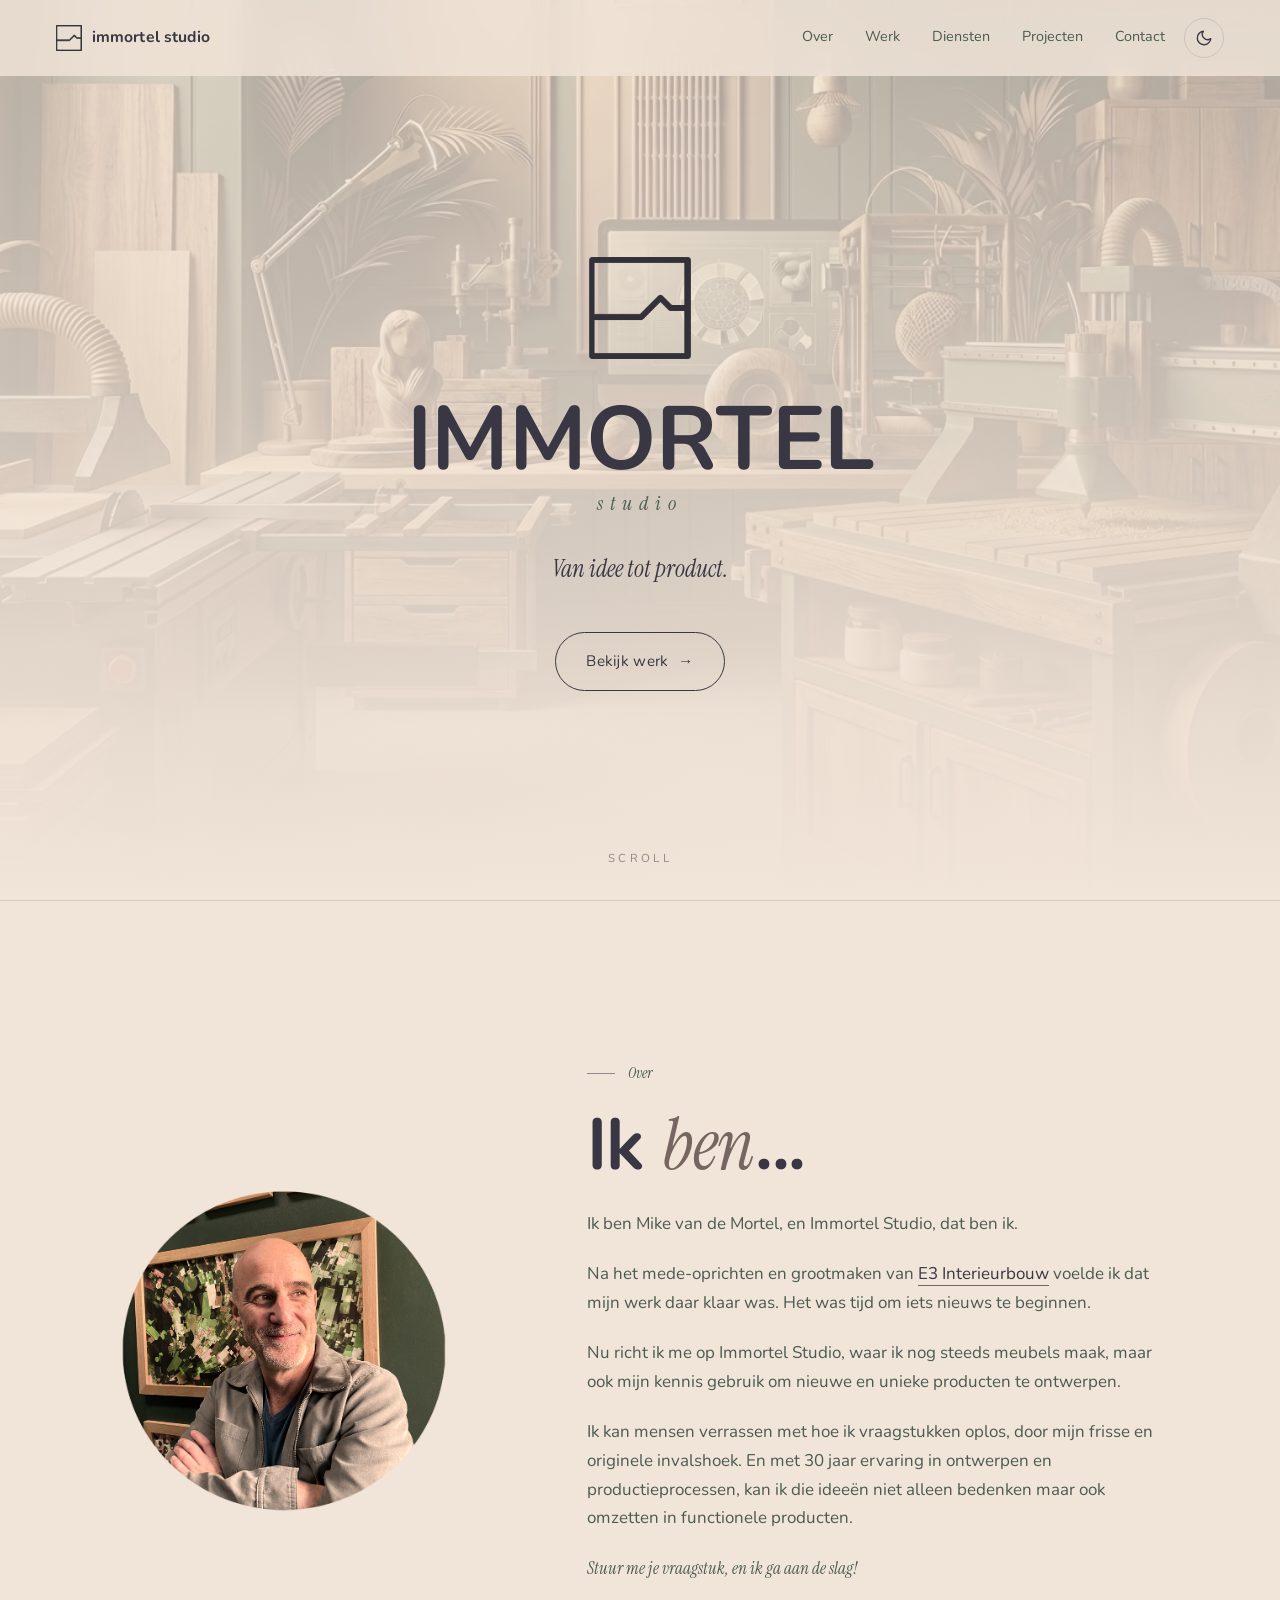
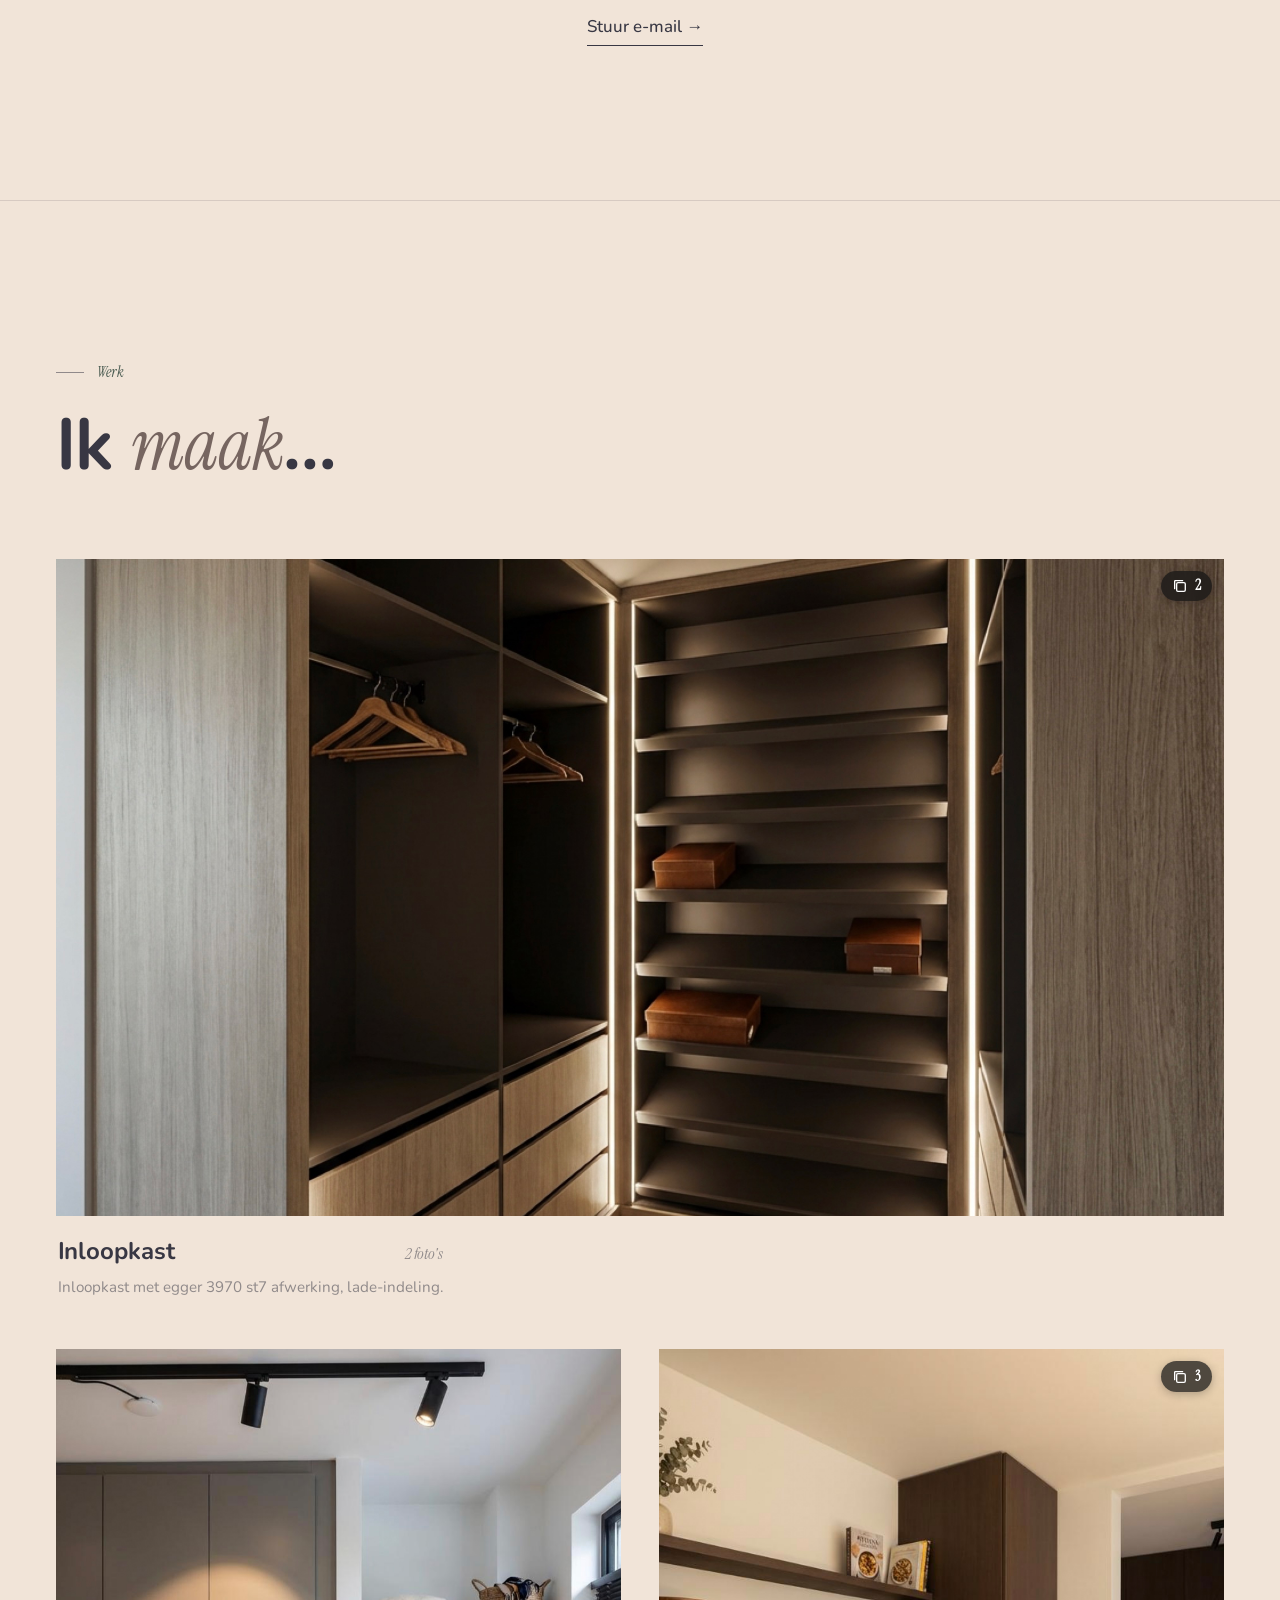
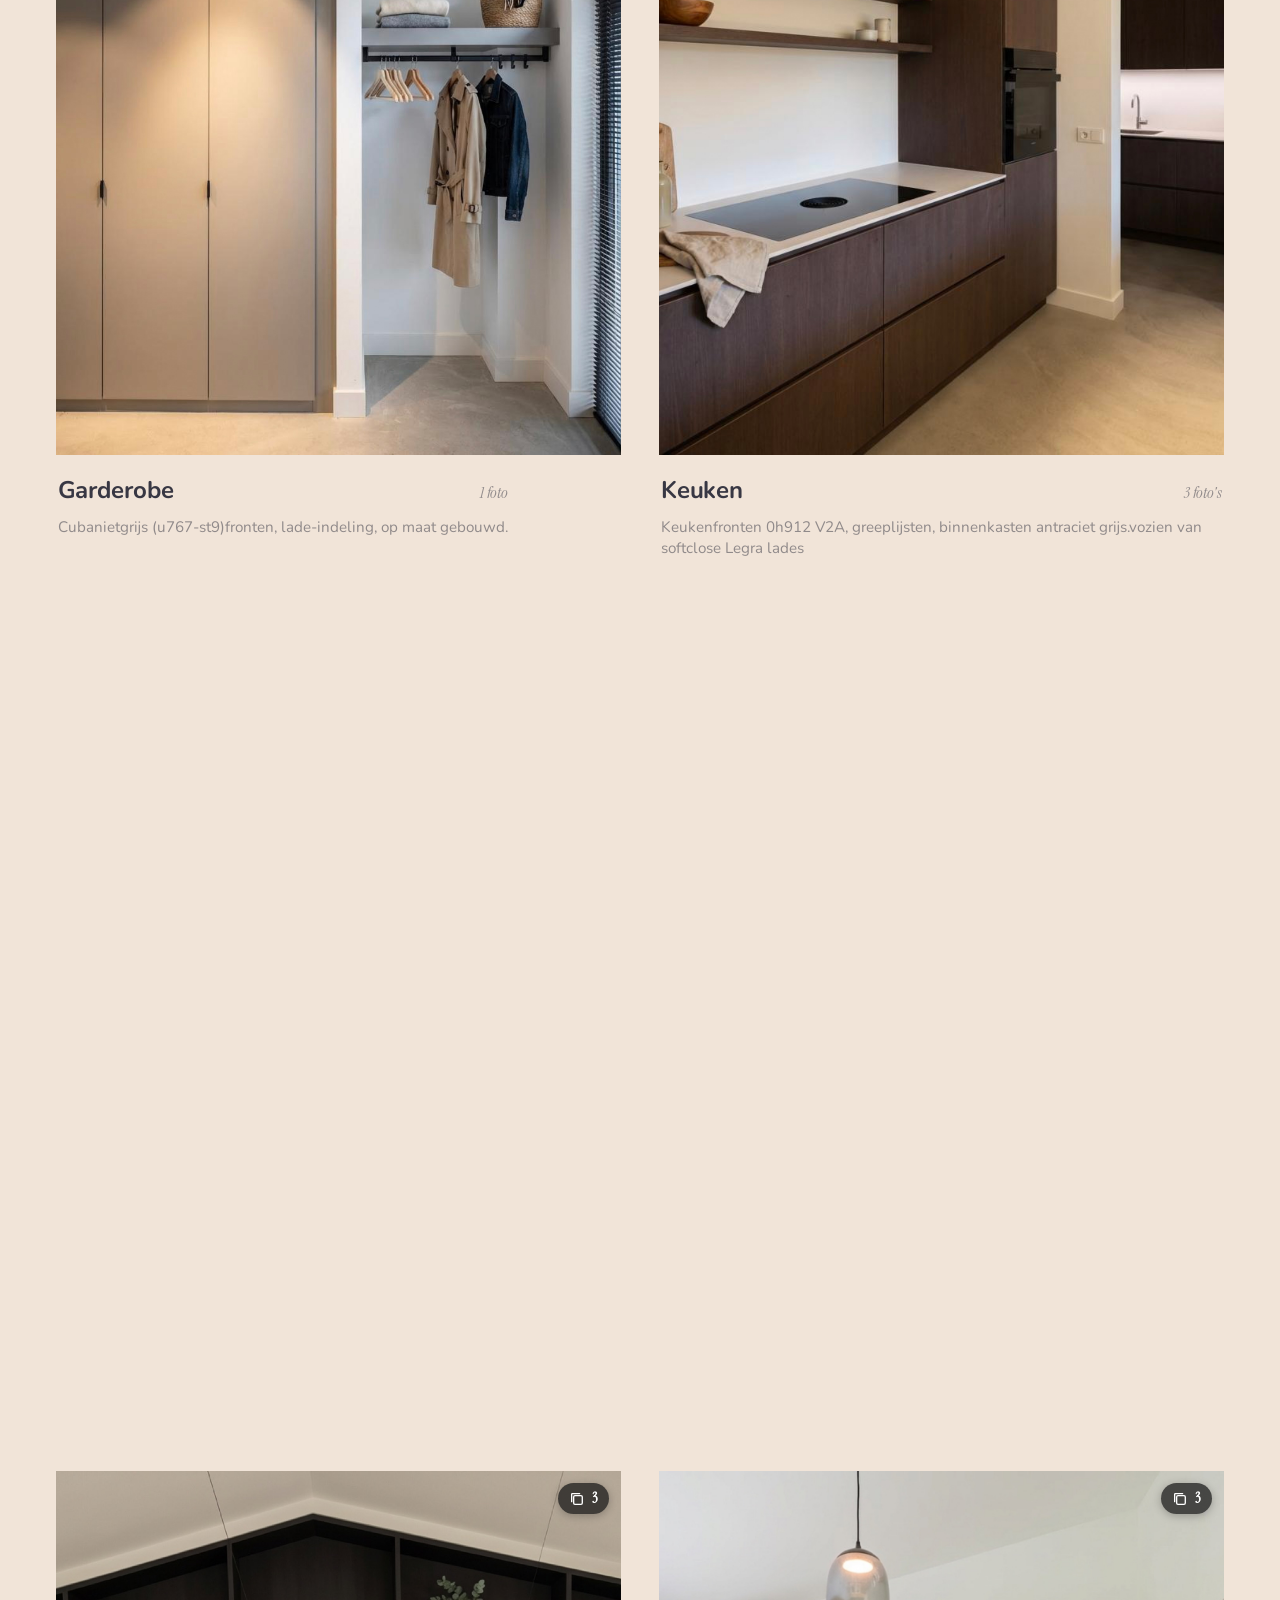
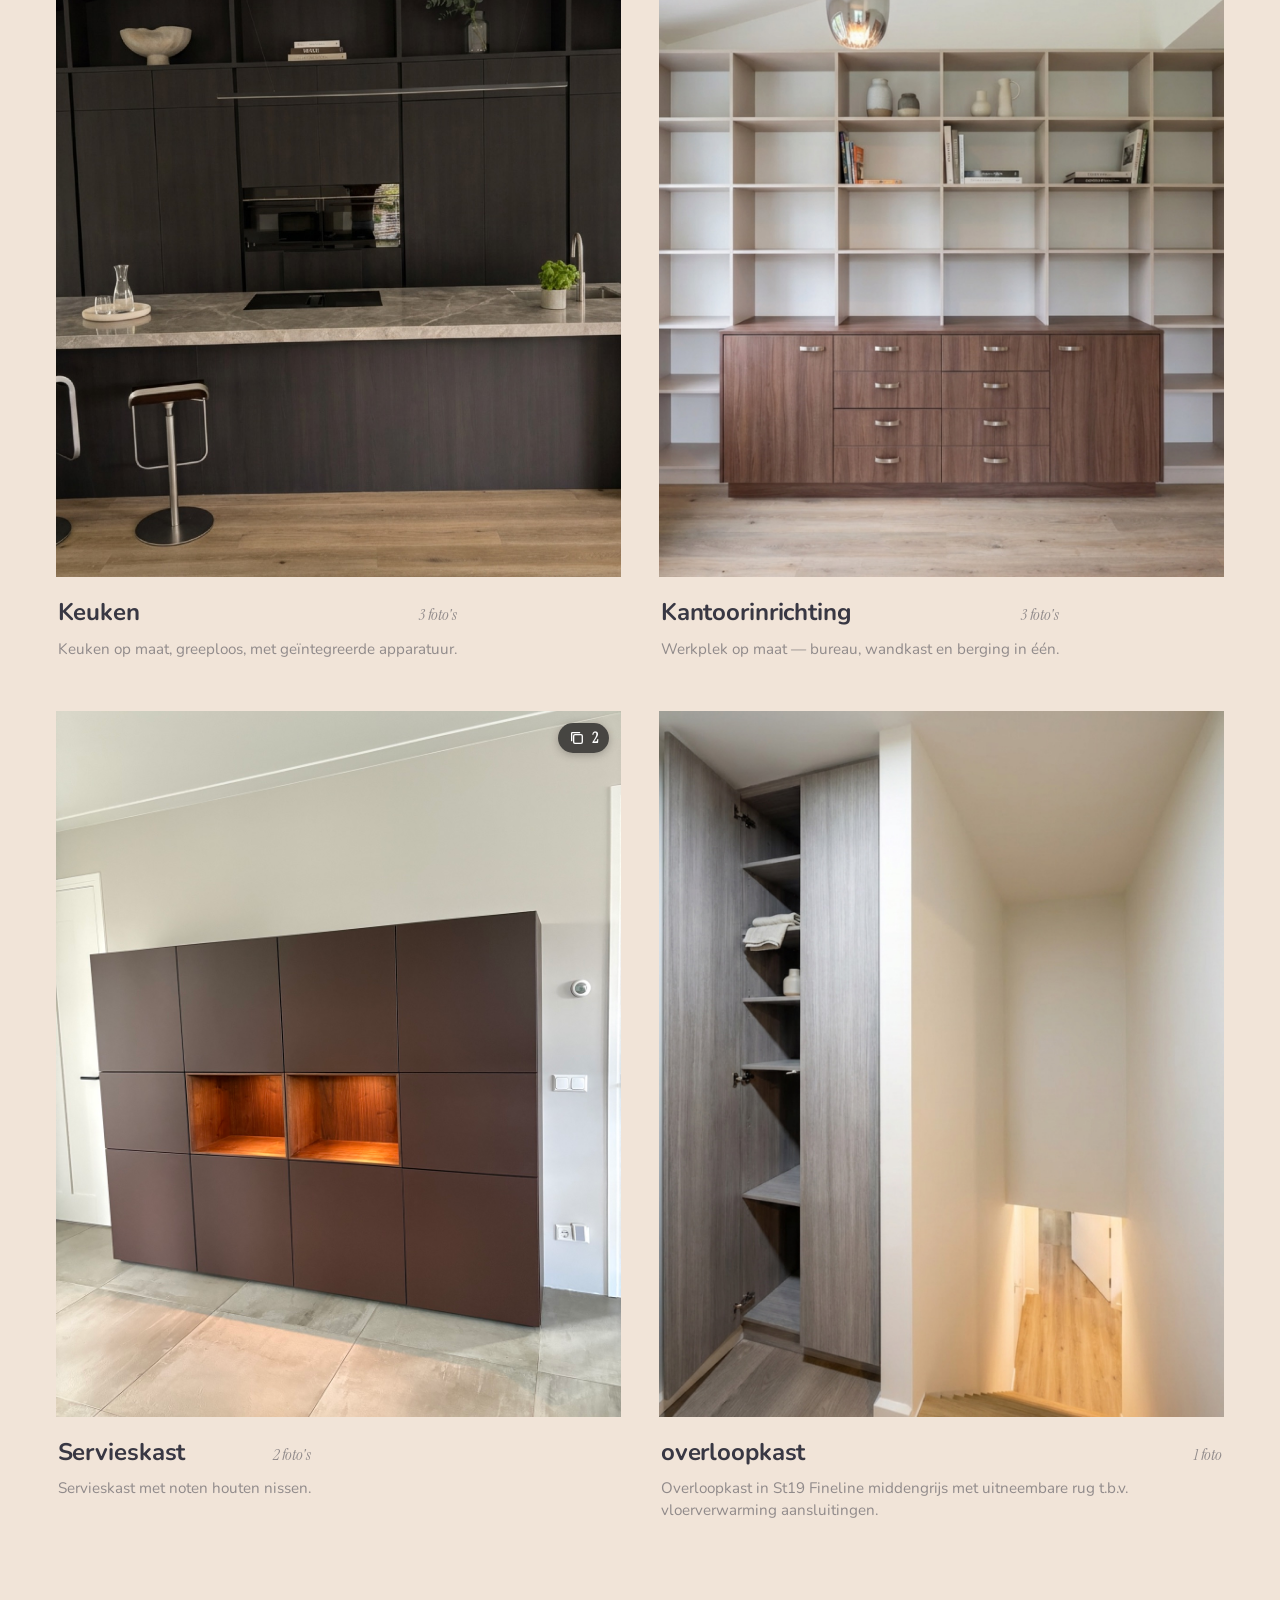
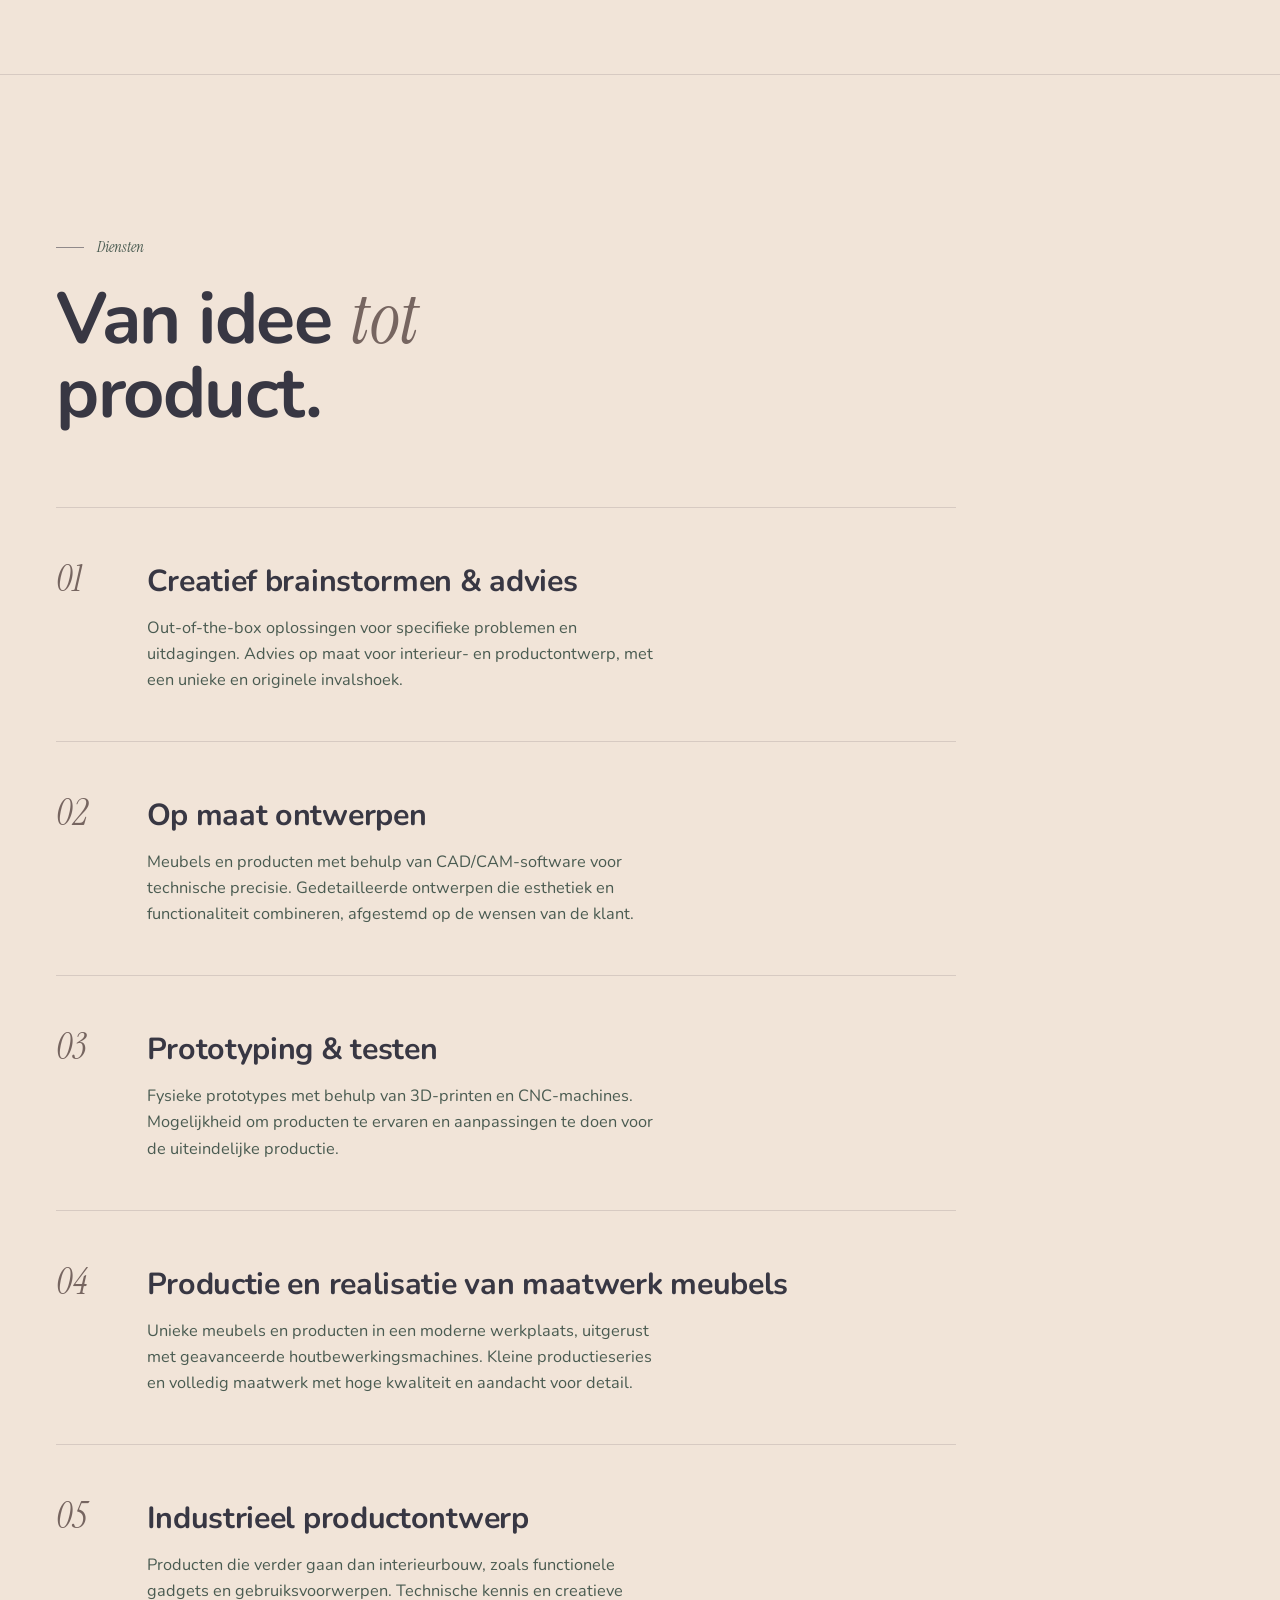
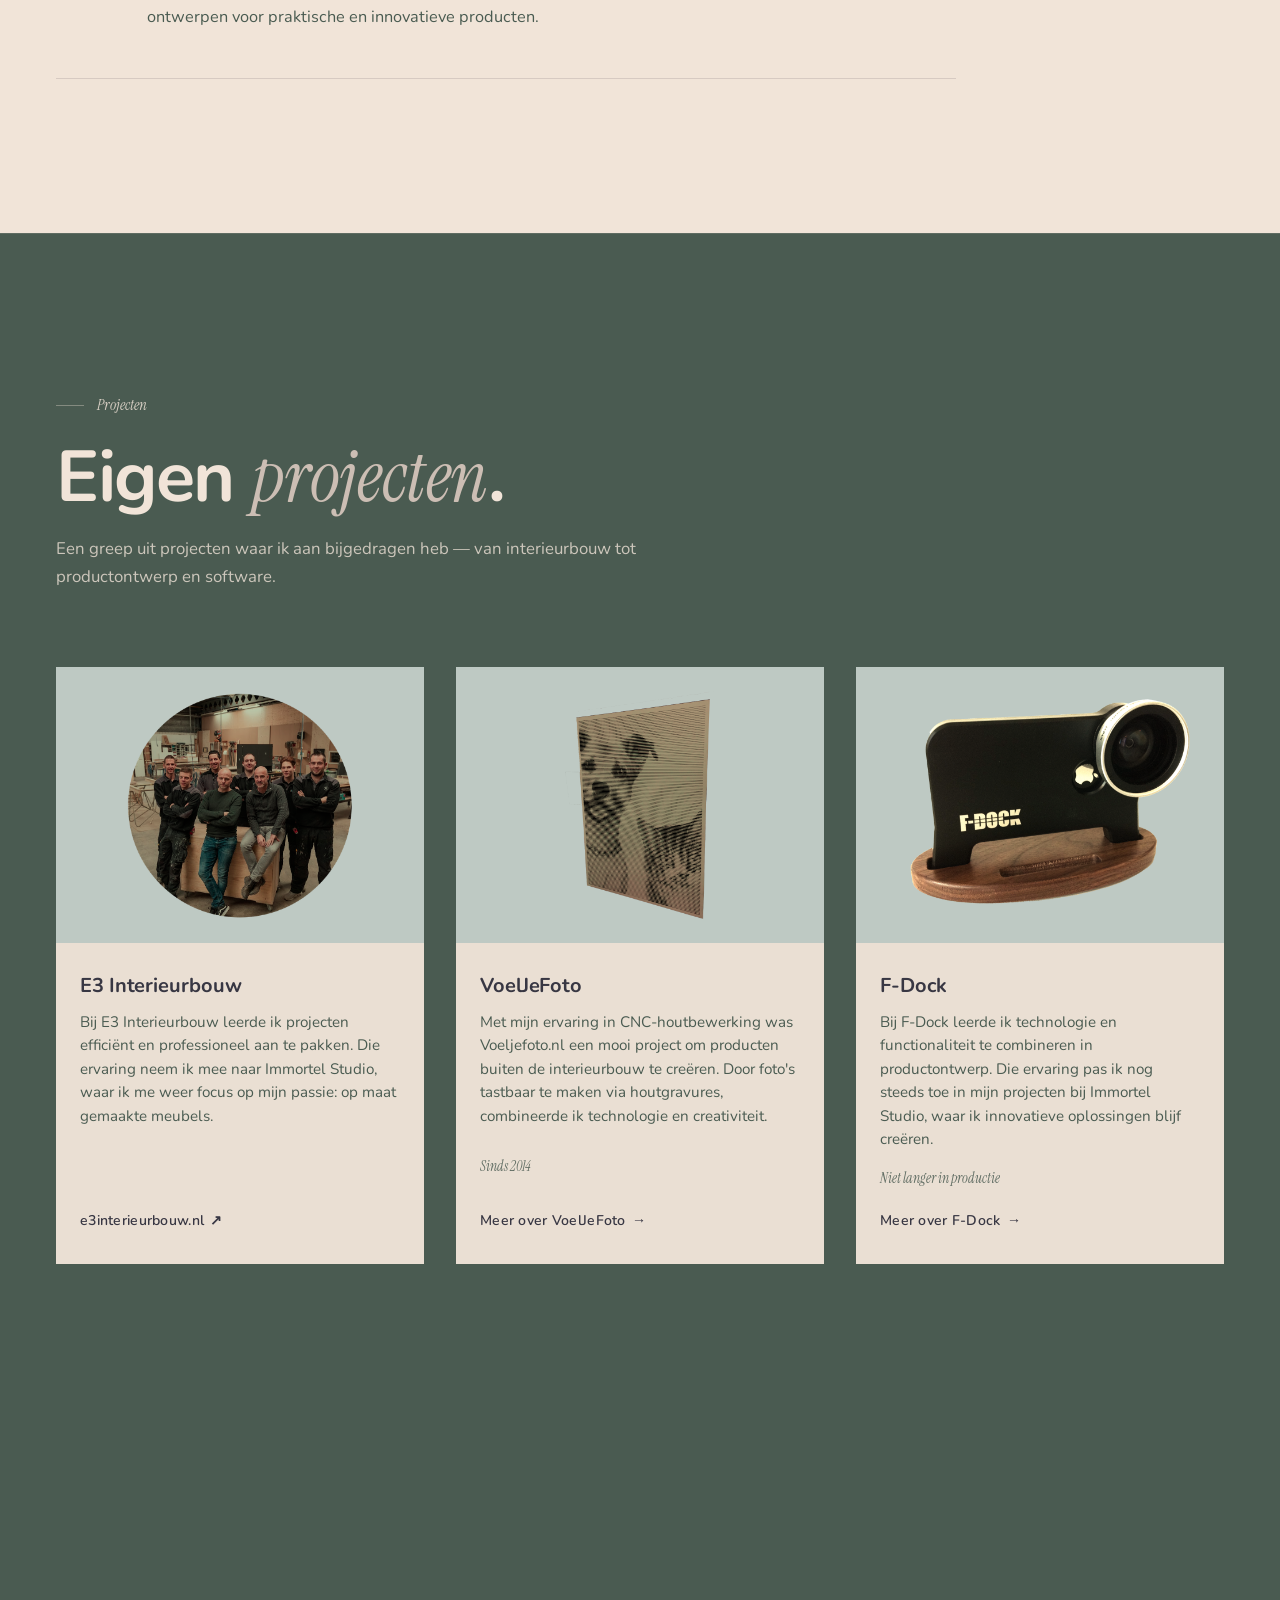
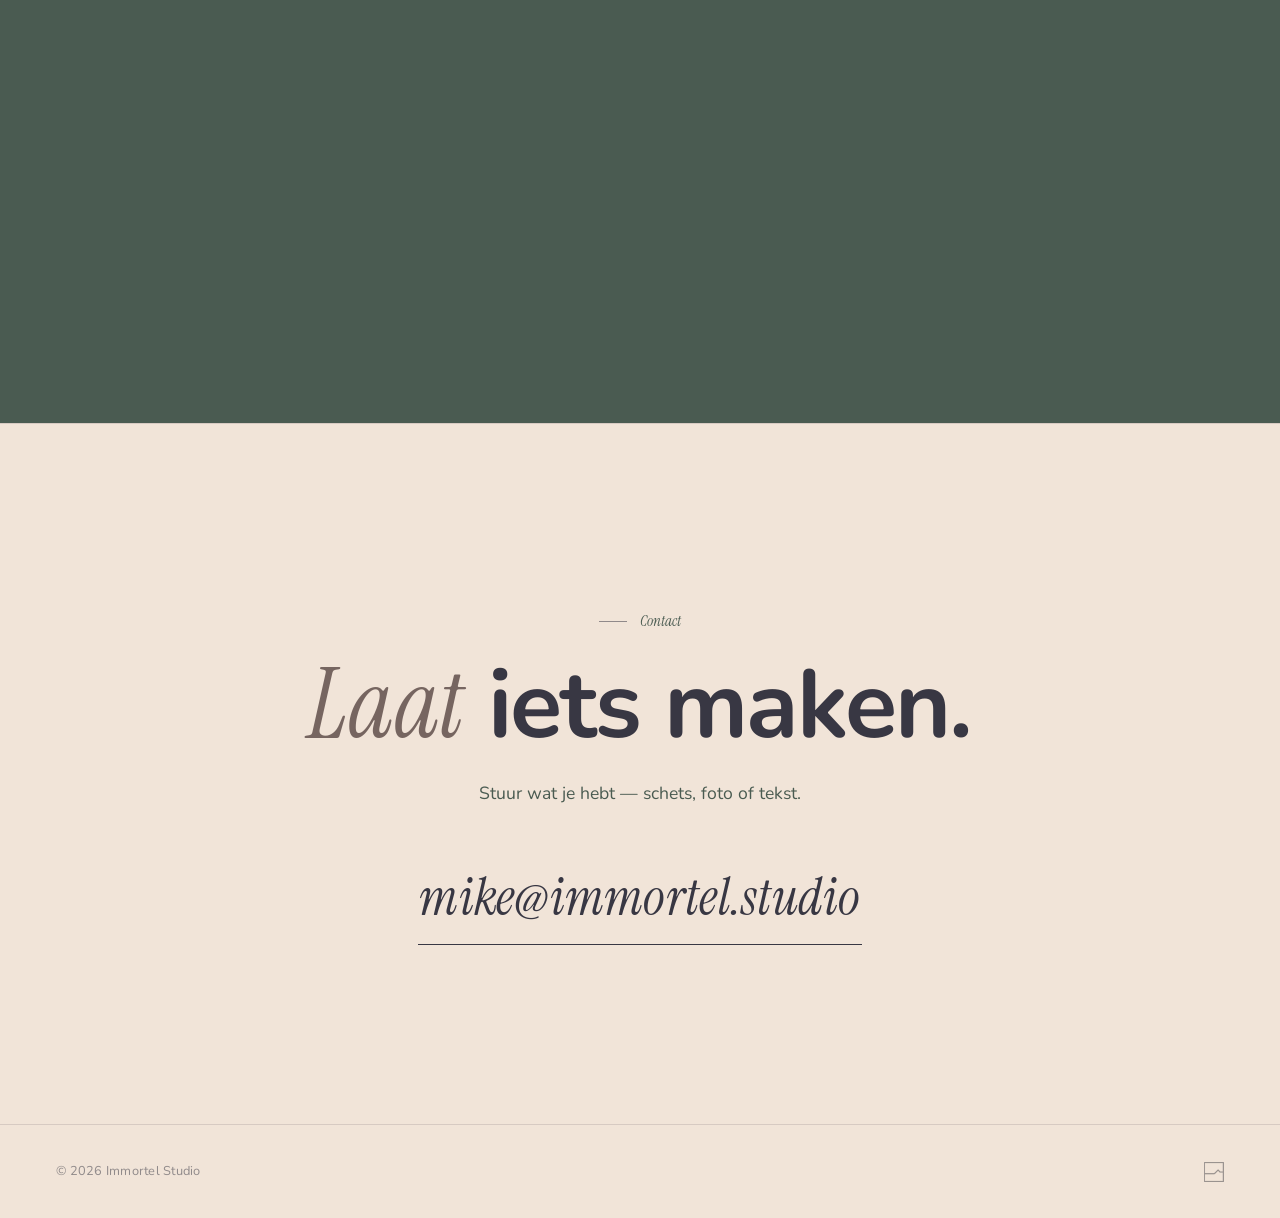
==== commit 48ab310c: "Add dark mode with theme toggle Toggle in nav persists to localStorage and respects prefers-color-sc" ====
--- a/index.html
+++ b/index.html
@@ -5,7 +5,19 @@
   <meta name="viewport" content="width=device-width,initial-scale=1">
   <title>Immortel Studio — Meubels op maat</title>
   <meta name="description" content="Immortel Studio maakt onsterfelijke meubels op maat. Van idee tot product — CAD/CAM, prototyping en eigen productie.">
-  <meta name="theme-color" content="#f1e4d8">
+  <meta name="theme-color" content="#f1e4d8" media="(prefers-color-scheme: light)">
+  <meta name="theme-color" content="#14130f" media="(prefers-color-scheme: dark)">
+  <script>
+    // Inline theme init — prevents flash of light mode on first paint
+    (function(){
+      try {
+        var saved = localStorage.getItem('theme');
+        var system = window.matchMedia('(prefers-color-scheme: dark)').matches ? 'dark' : 'light';
+        var theme = saved || system;
+        document.documentElement.setAttribute('data-theme', theme);
+      } catch(e) {}
+    })();
+  </script>
   <link rel="preconnect" href="https://fonts.googleapis.com">
   <link rel="preconnect" href="https://fonts.gstatic.com" crossorigin>
   <!-- Nunito: closest free fallback for Arial Rounded MT Bold (brand display)
@@ -20,6 +32,15 @@
       <img class="site-nav__logo" src="images/logo.png" alt="" width="28" height="28">
       <span class="site-nav__wordmark">immortel studio</span>
     </a>
+    <button class="site-nav__theme" type="button" aria-label="Schakel donkere modus" aria-pressed="false">
+      <svg class="site-nav__theme-icon site-nav__theme-icon--sun" width="18" height="18" viewBox="0 0 24 24" fill="none" stroke="currentColor" stroke-width="1.8" stroke-linecap="round" stroke-linejoin="round" aria-hidden="true">
+        <circle cx="12" cy="12" r="4"></circle>
+        <path d="M12 2v2M12 20v2M4.93 4.93l1.41 1.41M17.66 17.66l1.41 1.41M2 12h2M20 12h2M4.93 19.07l1.41-1.41M17.66 6.34l1.41-1.41"></path>
+      </svg>
+      <svg class="site-nav__theme-icon site-nav__theme-icon--moon" width="18" height="18" viewBox="0 0 24 24" fill="none" stroke="currentColor" stroke-width="1.8" stroke-linecap="round" stroke-linejoin="round" aria-hidden="true">
+        <path d="M21 12.79A9 9 0 1 1 11.21 3a7 7 0 0 0 9.79 9.79z"></path>
+      </svg>
+    </button>
     <button class="site-nav__toggle" aria-label="Menu" aria-expanded="false" aria-controls="siteMenu">
       <span class="site-nav__toggle-bar"></span>
       <span class="site-nav__toggle-bar"></span>
--- a/style.css
+++ b/style.css
@@ -28,6 +28,89 @@
   --font-display: "Arial Rounded MT Bold", "Nunito", Arial, -apple-system, sans-serif;
   --font-body:    "Nunito", Arial, -apple-system, BlinkMacSystemFont, sans-serif;
   --font-accent:  "Instrument Serif", "Cormorant Garamond", Georgia, serif;
+
+  /* Logo recolors — overridden in dark mode */
+  --logo-filter: brightness(0) saturate(100%) invert(16%) sepia(8%) saturate(833%) hue-rotate(202deg) brightness(95%) contrast(88%);
+  --hero-overlay: linear-gradient(180deg,
+    color-mix(in srgb, var(--cream) 70%, transparent) 0%,
+    color-mix(in srgb, var(--cream) 82%, transparent) 45%,
+    color-mix(in srgb, var(--cream) 95%, transparent) 80%,
+    var(--cream) 100%);
+}
+
+/* ------------------------------------------------------------
+   Dark theme — activated via [data-theme="dark"] on <html>
+   ------------------------------------------------------------ */
+html[data-theme="dark"] {
+  --cream:       #14130f;          /* deep warm near-black (becomes the base bg) */
+  --light-green: #2a2f2b;          /* muted deep green for alt surfaces */
+  --dark-green:  #b7c7bd;          /* light-green-tinted ink-soft */
+  --dark-grey:   #ece2d5;          /* near-cream text color */
+  --brown:       #d2a896;          /* lifted warm accent for readability */
+
+  --bg:       #14130f;
+  --bg-alt:   #1e1d19;
+  --ink:      #ece2d5;
+  --ink-soft: #b7c7bd;
+  --ink-mute: color-mix(in srgb, #ece2d5 52%, transparent);
+  --accent:   #d2a896;
+  --line:     color-mix(in srgb, #ece2d5 14%, transparent);
+
+  /* Invert the logo filter to a near-cream tint in dark mode */
+  --logo-filter: brightness(0) saturate(100%) invert(92%) sepia(8%) saturate(240%) hue-rotate(340deg) brightness(98%) contrast(92%);
+  --hero-overlay: linear-gradient(180deg,
+    color-mix(in srgb, #14130f 55%, transparent) 0%,
+    color-mix(in srgb, #14130f 75%, transparent) 45%,
+    color-mix(in srgb, #14130f 92%, transparent) 80%,
+    #14130f 100%);
+  color-scheme: dark;
+}
+
+/* Dark-mode surface overrides that don't come from tokens alone */
+html[data-theme="dark"] .section--lab {
+  background: #0f0e0b;
+  color: var(--ink);
+}
+html[data-theme="dark"] .section--lab .h2 { color: var(--ink); }
+html[data-theme="dark"] .section--lab .h2 em { color: var(--accent); }
+html[data-theme="dark"] .section--lab .eyebrow { color: var(--ink-mute); }
+html[data-theme="dark"] .section--lab .eyebrow em { color: var(--ink-soft); }
+html[data-theme="dark"] .section--lab .eyebrow::before { background: var(--ink-mute); }
+html[data-theme="dark"] .lab__intro {
+  color: color-mix(in srgb, var(--ink) 80%, transparent);
+}
+html[data-theme="dark"] .lab__card {
+  background: #1e1d19;
+  color: var(--ink);
+}
+html[data-theme="dark"] .lab__card h3,
+html[data-theme="dark"] .lab__card__link,
+html[data-theme="dark"] .lab__card__meta strong {
+  color: var(--ink);
+}
+html[data-theme="dark"] .lab__card p,
+html[data-theme="dark"] .lab__card__meta {
+  color: color-mix(in srgb, var(--ink) 75%, transparent);
+}
+html[data-theme="dark"] .lab__card--wip .lab__card__media::after {
+  background: color-mix(in srgb, #14130f 85%, transparent);
+  color: var(--ink);
+}
+html[data-theme="dark"] .project-body__media--screenshot {
+  background: #1e1d19;
+  border-color: rgba(255,255,255,.08);
+  box-shadow: 0 18px 40px -24px rgba(0,0,0,.6);
+}
+html[data-theme="dark"] .project-body__media--placeholder {
+  border-color: rgba(255,255,255,.15);
+  background: rgba(255,255,255,.03);
+}
+html[data-theme="dark"] .about__media img,
+html[data-theme="dark"] .project-body__media img {
+  mix-blend-mode: screen;
+}
+html[data-theme="dark"] .hero::before {
+  filter: saturate(.6) brightness(.45);
 }
 
 * { box-sizing: border-box; }
@@ -96,7 +179,7 @@
 }
 .site-nav__logo {
   width: 26px; height: 26px;
-  filter: brightness(0) saturate(100%) invert(16%) sepia(8%) saturate(833%) hue-rotate(202deg) brightness(95%) contrast(88%);
+  filter: var(--logo-filter);
 }
 .site-nav__wordmark {
   font-family: var(--font-display);
@@ -111,6 +194,7 @@
   display: flex; gap: 2rem;
   font-size: .9rem;
   color: var(--ink-soft);
+  margin-left: auto;
 }
 .site-nav__links a {
   position: relative;
@@ -122,6 +206,45 @@
   transition: transform .35s var(--ease);
 }
 .site-nav__links a:hover::after { transform: scaleX(1); }
+
+/* Theme toggle button */
+.site-nav__theme {
+  display: inline-flex;
+  align-items: center;
+  justify-content: center;
+  width: 40px;
+  height: 40px;
+  padding: 0;
+  background: transparent;
+  border: 1px solid var(--line);
+  border-radius: 999px;
+  color: var(--ink);
+  cursor: pointer;
+  order: 3;                 /* sit on the right, after the links */
+  margin-left: 1.2rem;
+  transition: background .25s var(--ease), border-color .25s var(--ease), color .25s var(--ease);
+  -webkit-tap-highlight-color: transparent;
+}
+.site-nav__theme:hover {
+  background: color-mix(in srgb, var(--ink) 8%, transparent);
+  border-color: color-mix(in srgb, var(--ink) 35%, transparent);
+}
+.site-nav__theme-icon { display: none; }
+html[data-theme="light"] .site-nav__theme-icon--moon,
+html:not([data-theme="dark"]) .site-nav__theme-icon--moon { display: block; }
+html[data-theme="dark"] .site-nav__theme-icon--sun { display: block; }
+.site-nav__links { order: 2; }
+.site-nav__toggle { order: 4; }
+@media (max-width: 640px) {
+  .site-nav__theme {
+    order: 3;
+    margin-left: 0;
+    margin-right: .4rem;
+    width: 38px;
+    height: 38px;
+  }
+  .site-nav__toggle { order: 4; }
+}
 
 /* Hamburger toggle — hidden on desktop, visible on mobile */
 .site-nav__toggle {
@@ -247,12 +370,7 @@
   content: '';
   position: absolute;
   inset: 0;
-  background:
-    linear-gradient(180deg,
-      color-mix(in srgb, var(--cream) 70%, transparent) 0%,
-      color-mix(in srgb, var(--cream) 82%, transparent) 45%,
-      color-mix(in srgb, var(--cream) 95%, transparent) 80%,
-      var(--cream) 100%);
+  background: var(--hero-overlay);
   z-index: -1;
 }
 .hero__inner {
@@ -263,7 +381,7 @@
   width: clamp(64px, 8vw, 104px);
   height: auto;
   margin: 0 auto clamp(1.5rem, 3vw, 2.5rem);
-  filter: brightness(0) saturate(100%) invert(16%) sepia(8%) saturate(833%) hue-rotate(202deg) brightness(95%) contrast(88%);
+  filter: var(--logo-filter);
   opacity: 0;
   transform: translateY(-8px);
   transition: opacity 1s var(--ease), transform 1s var(--ease);
@@ -919,7 +1037,7 @@
 .site-foot__logo {
   width: 20px; height: 20px;
   opacity: .45;
-  filter: brightness(0) saturate(100%) invert(16%) sepia(8%) saturate(833%) hue-rotate(202deg) brightness(95%) contrast(88%);
+  filter: var(--logo-filter);
 }
 
 /* ============================================================
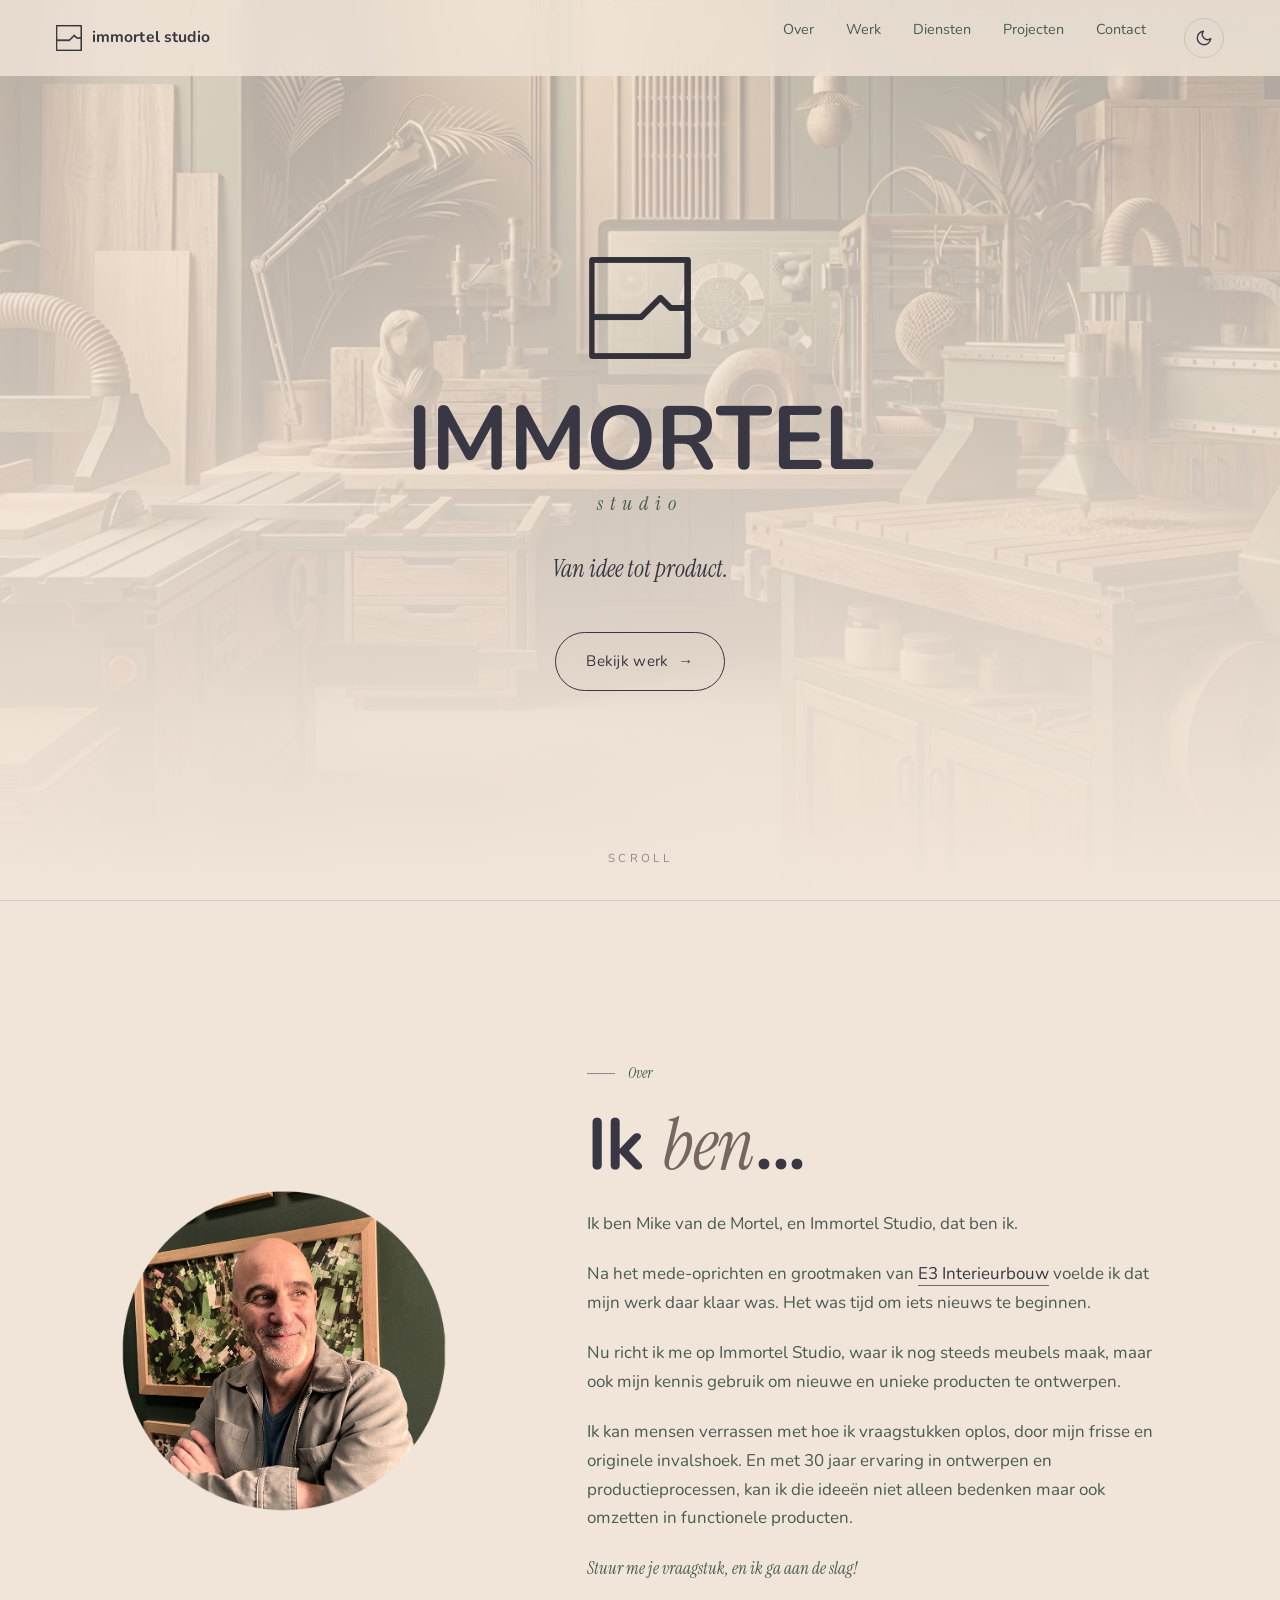
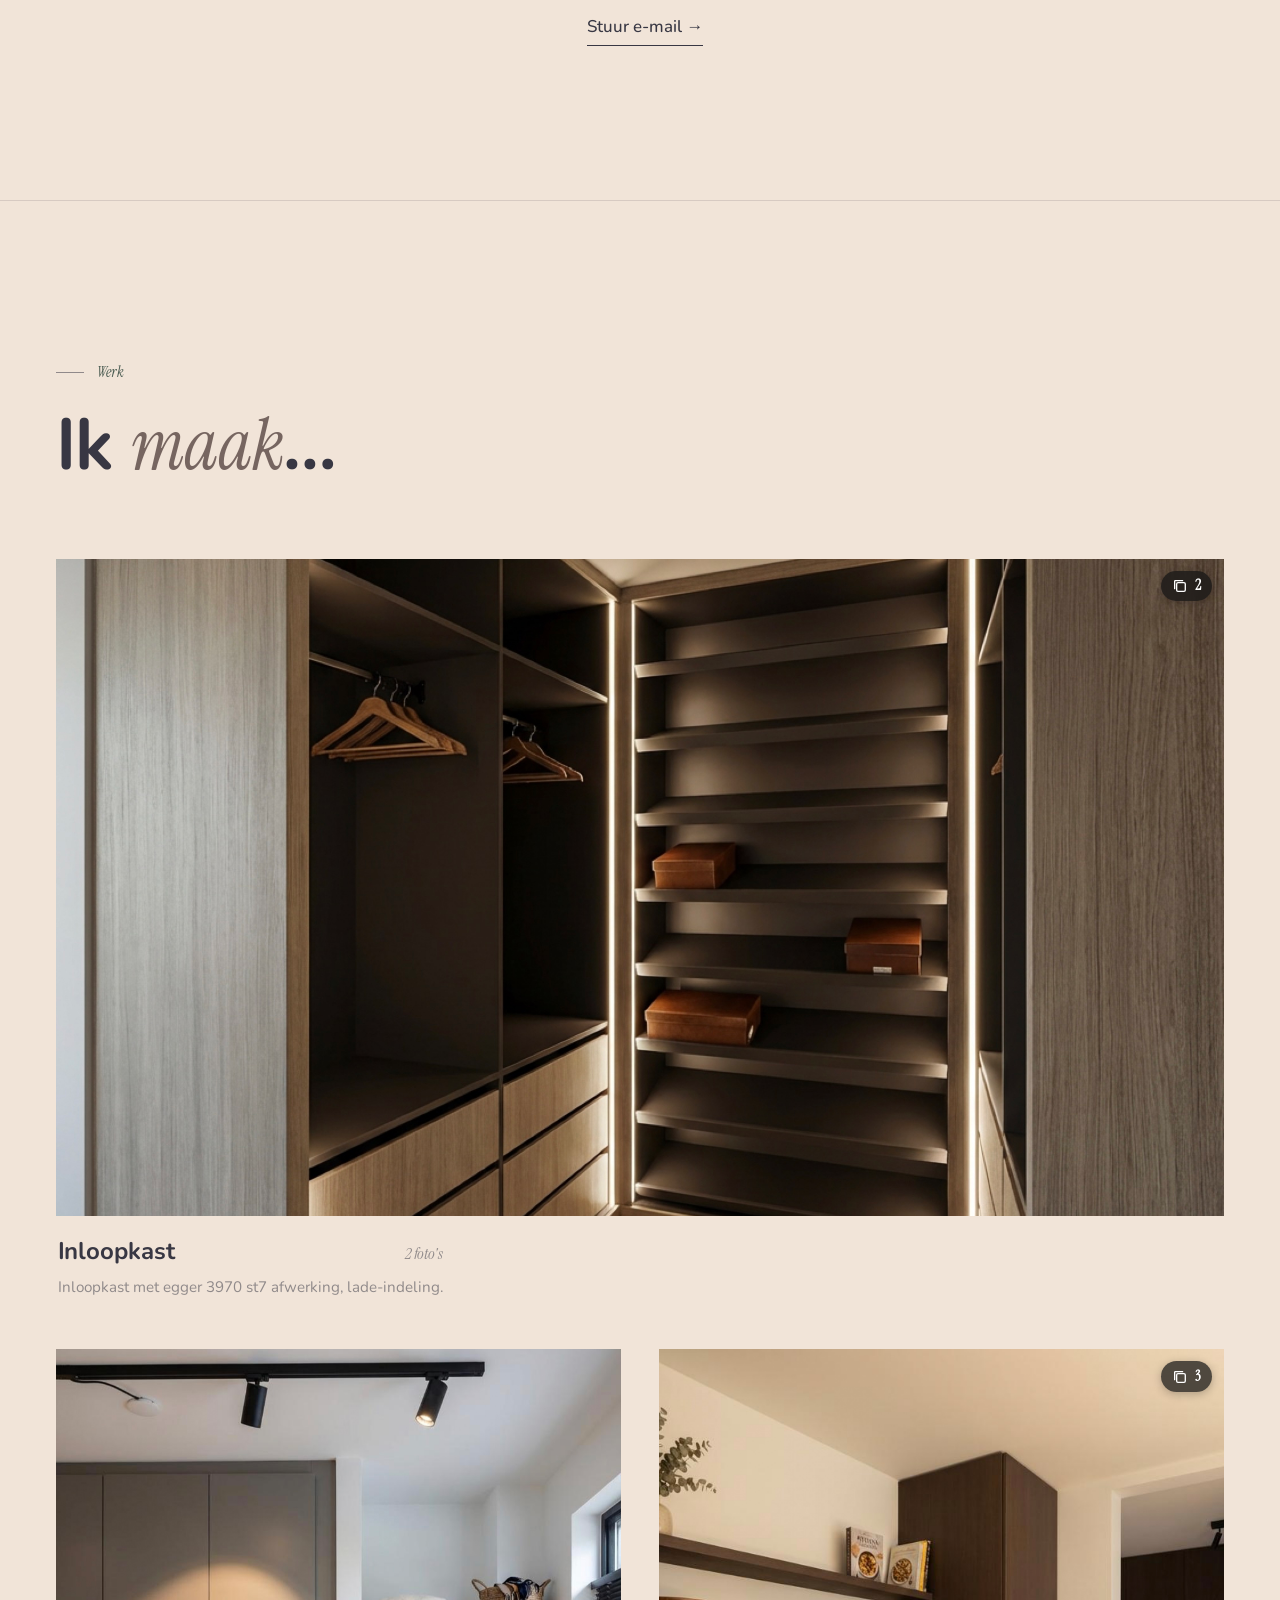
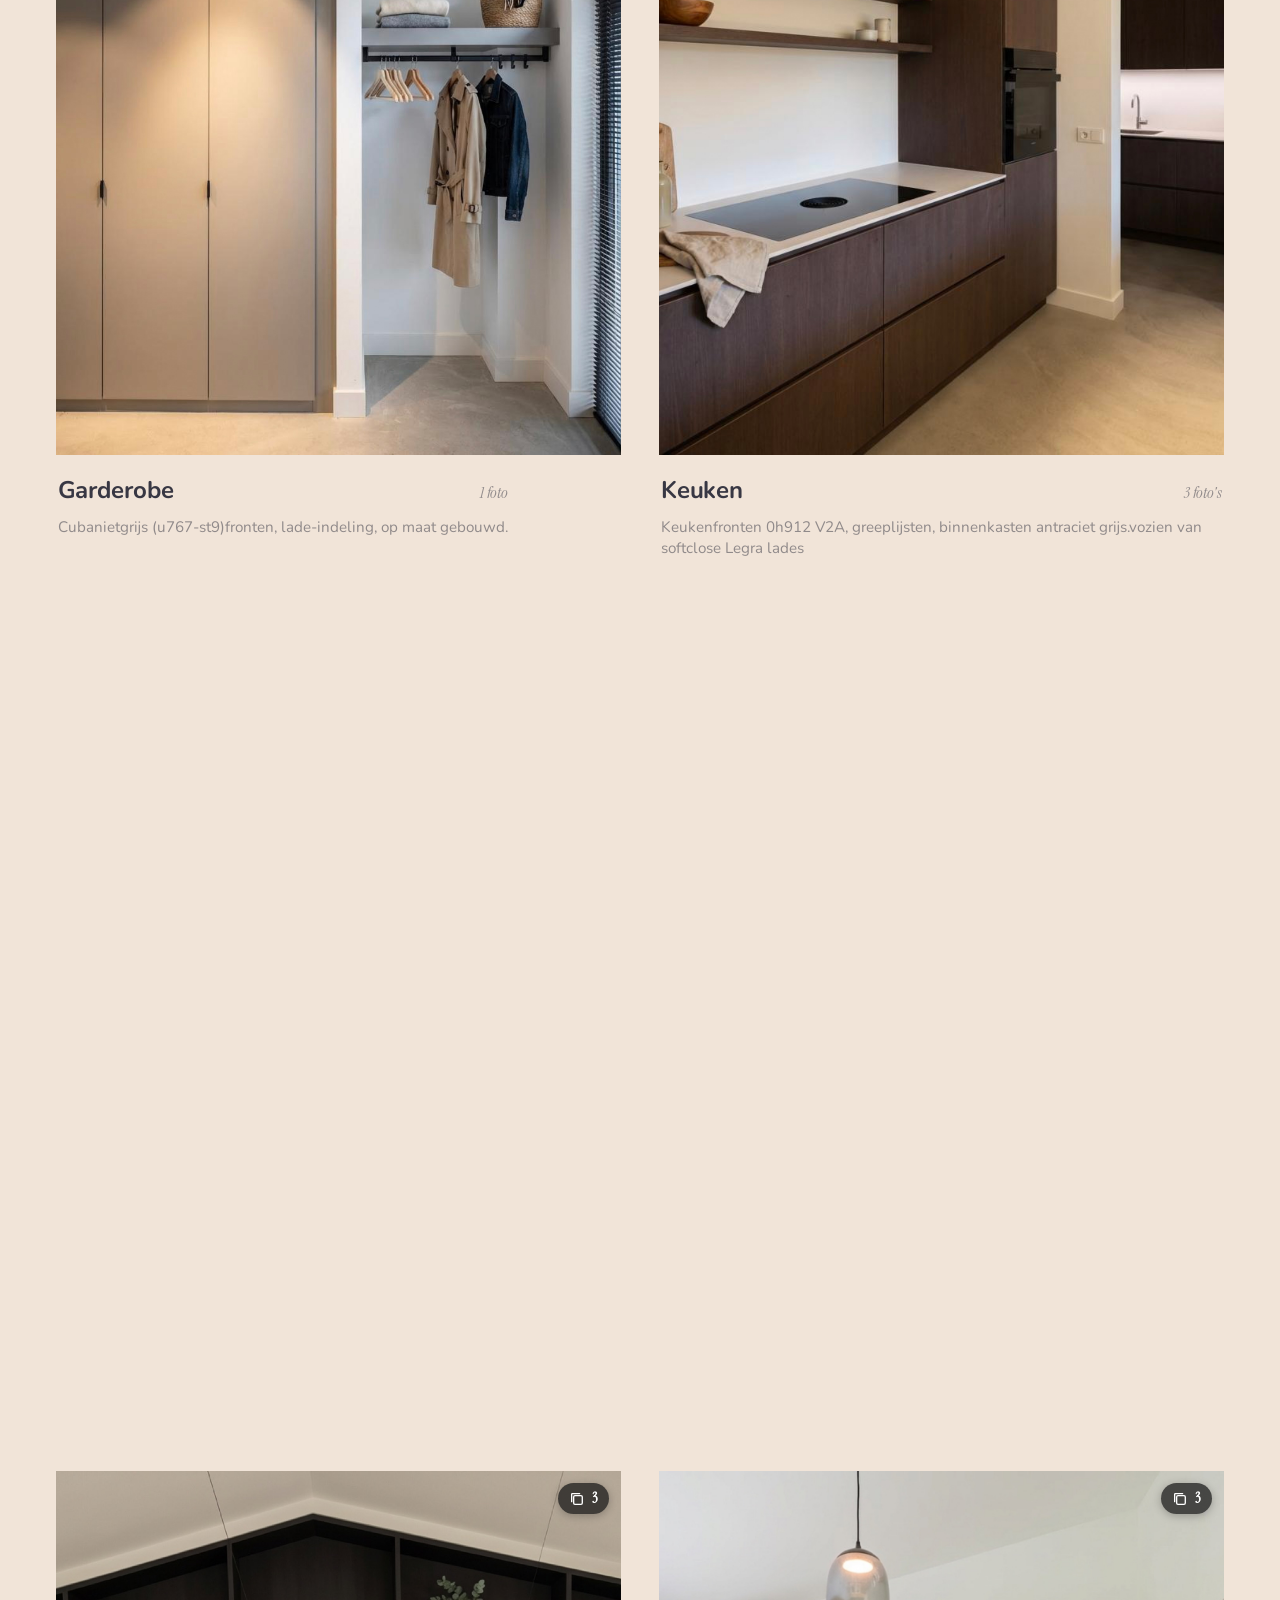
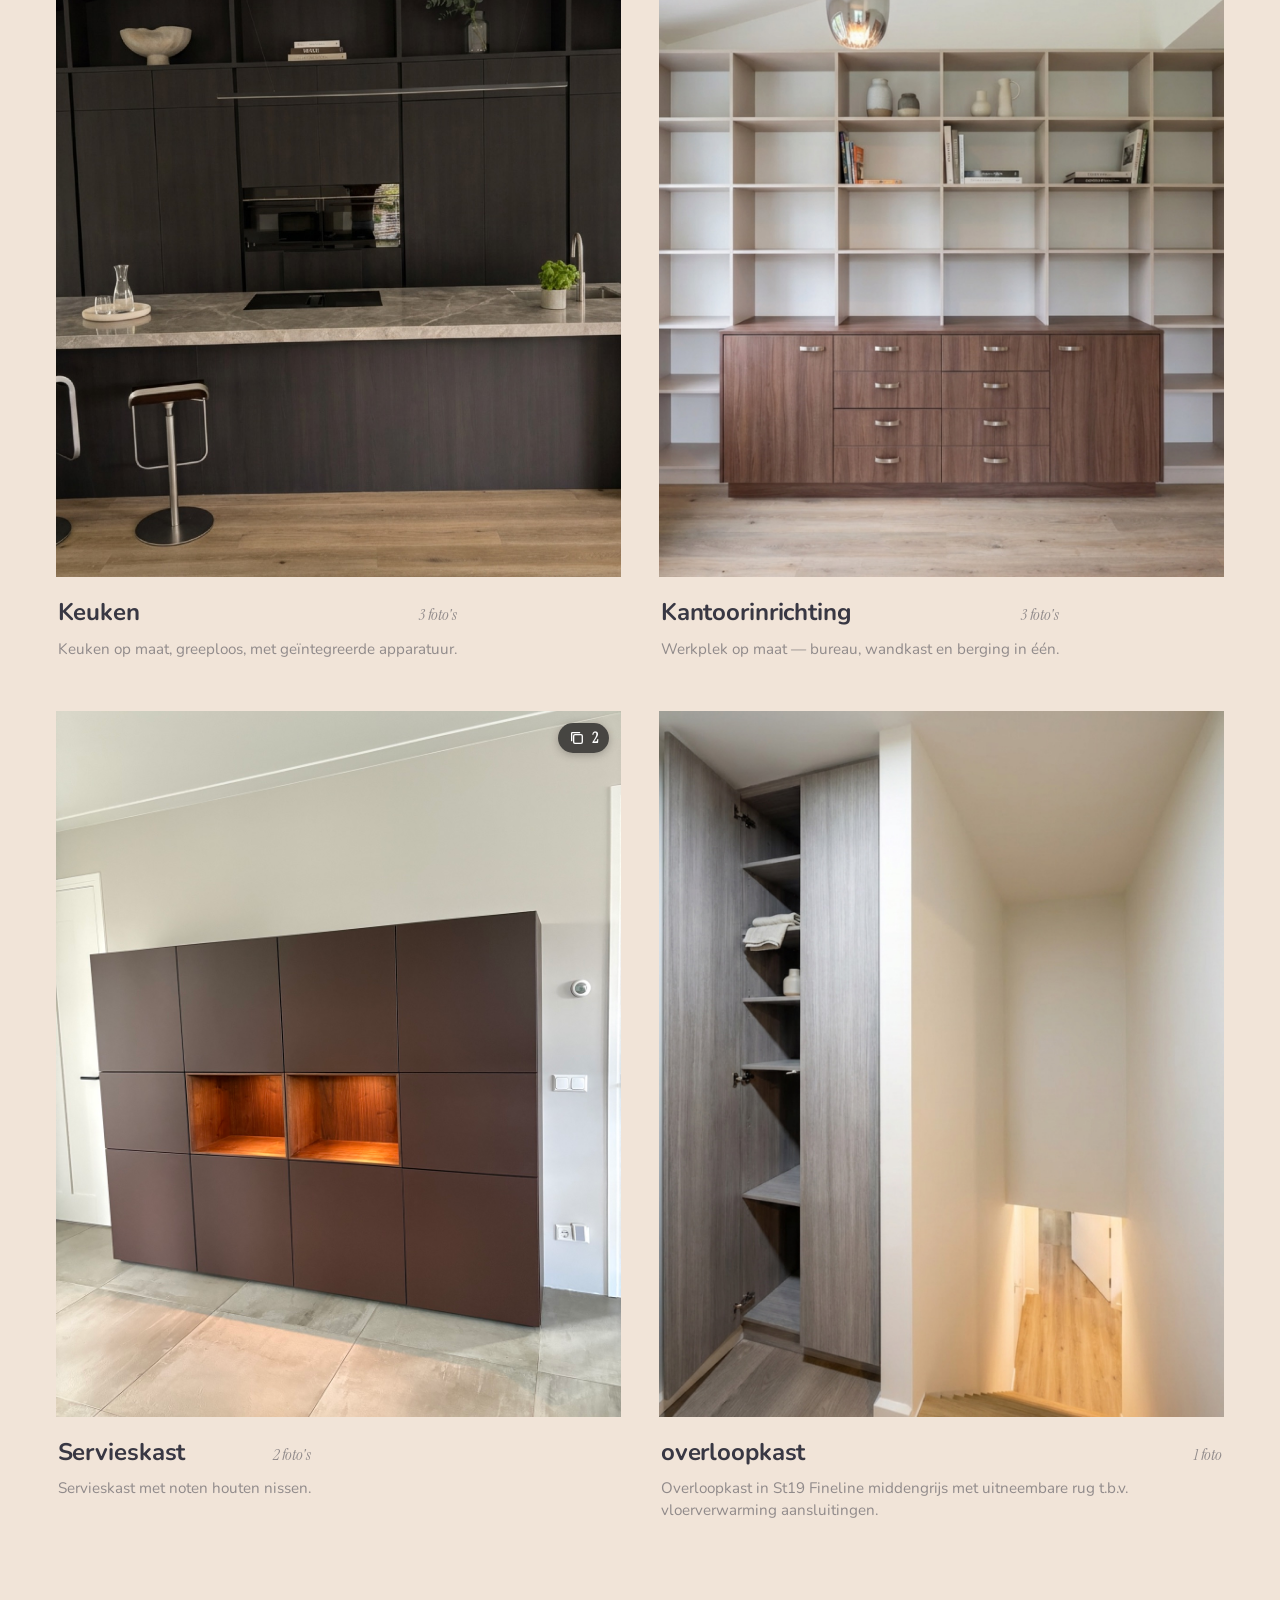
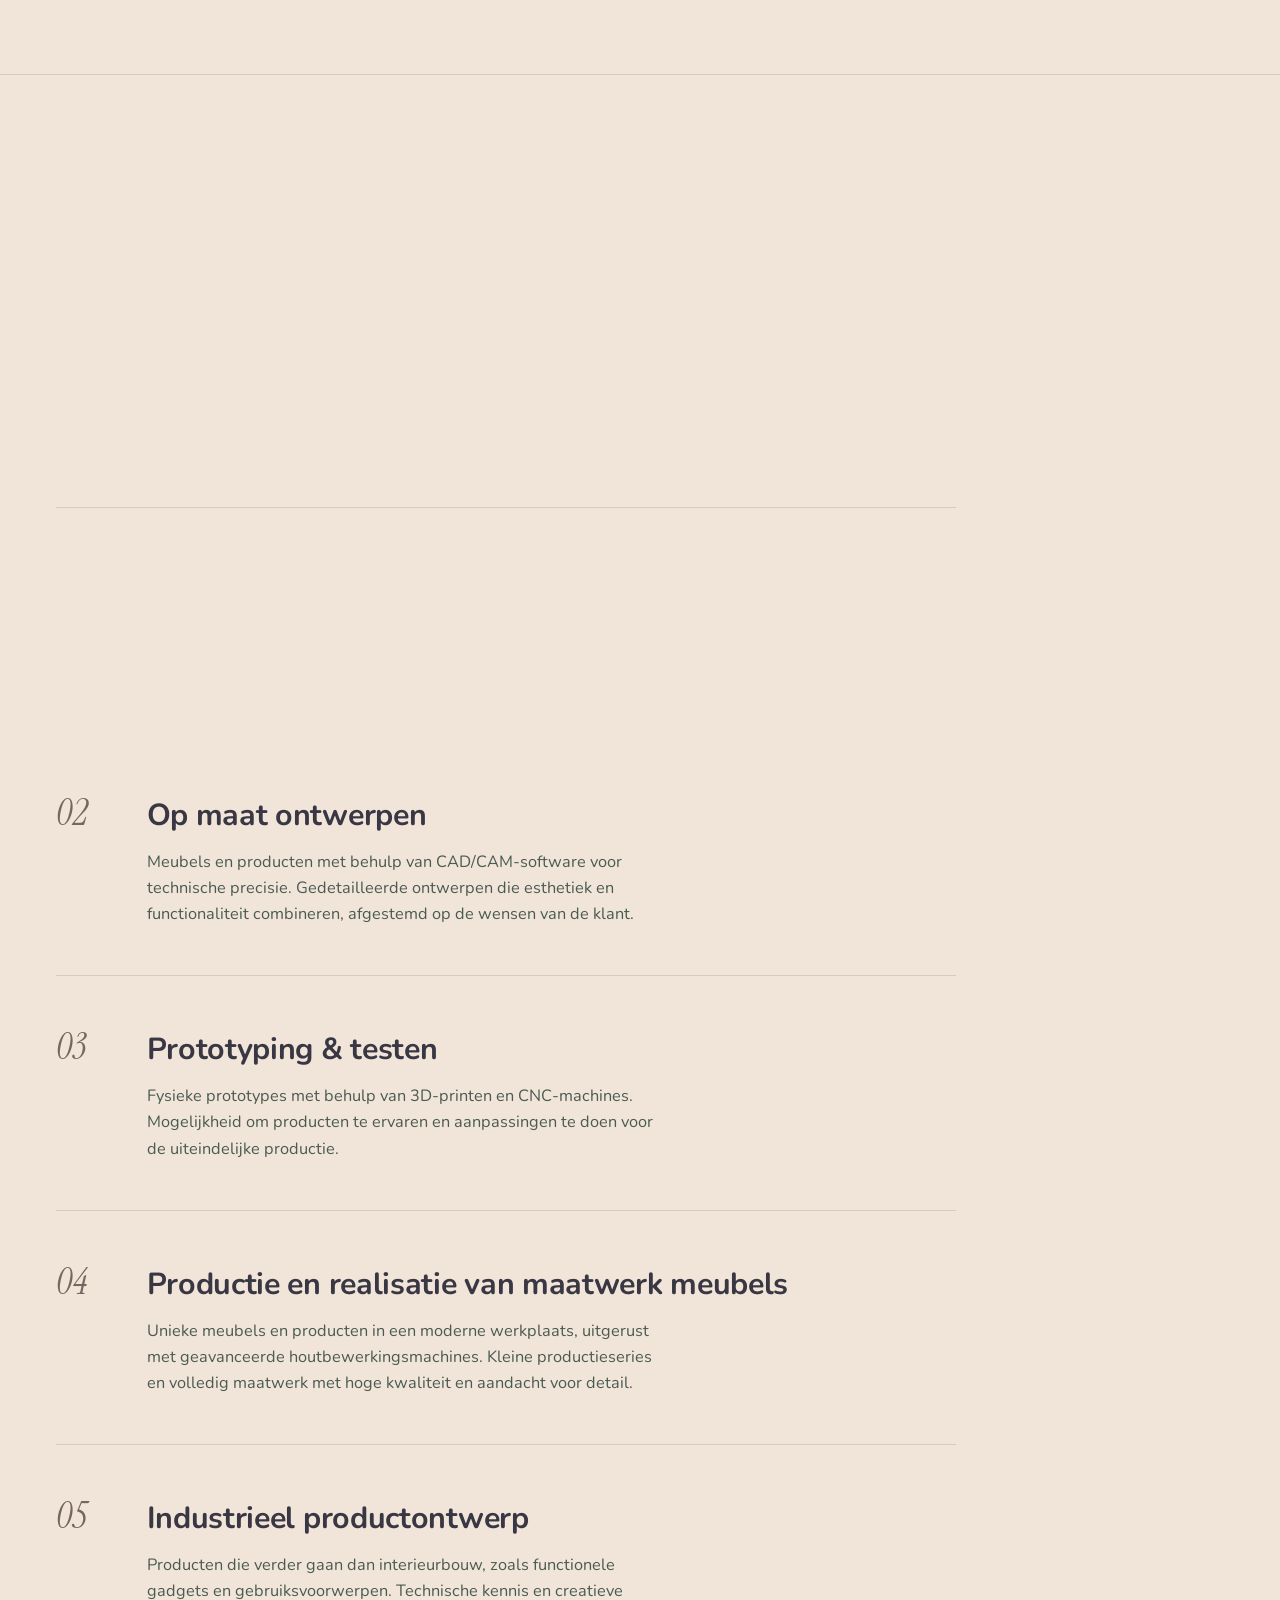
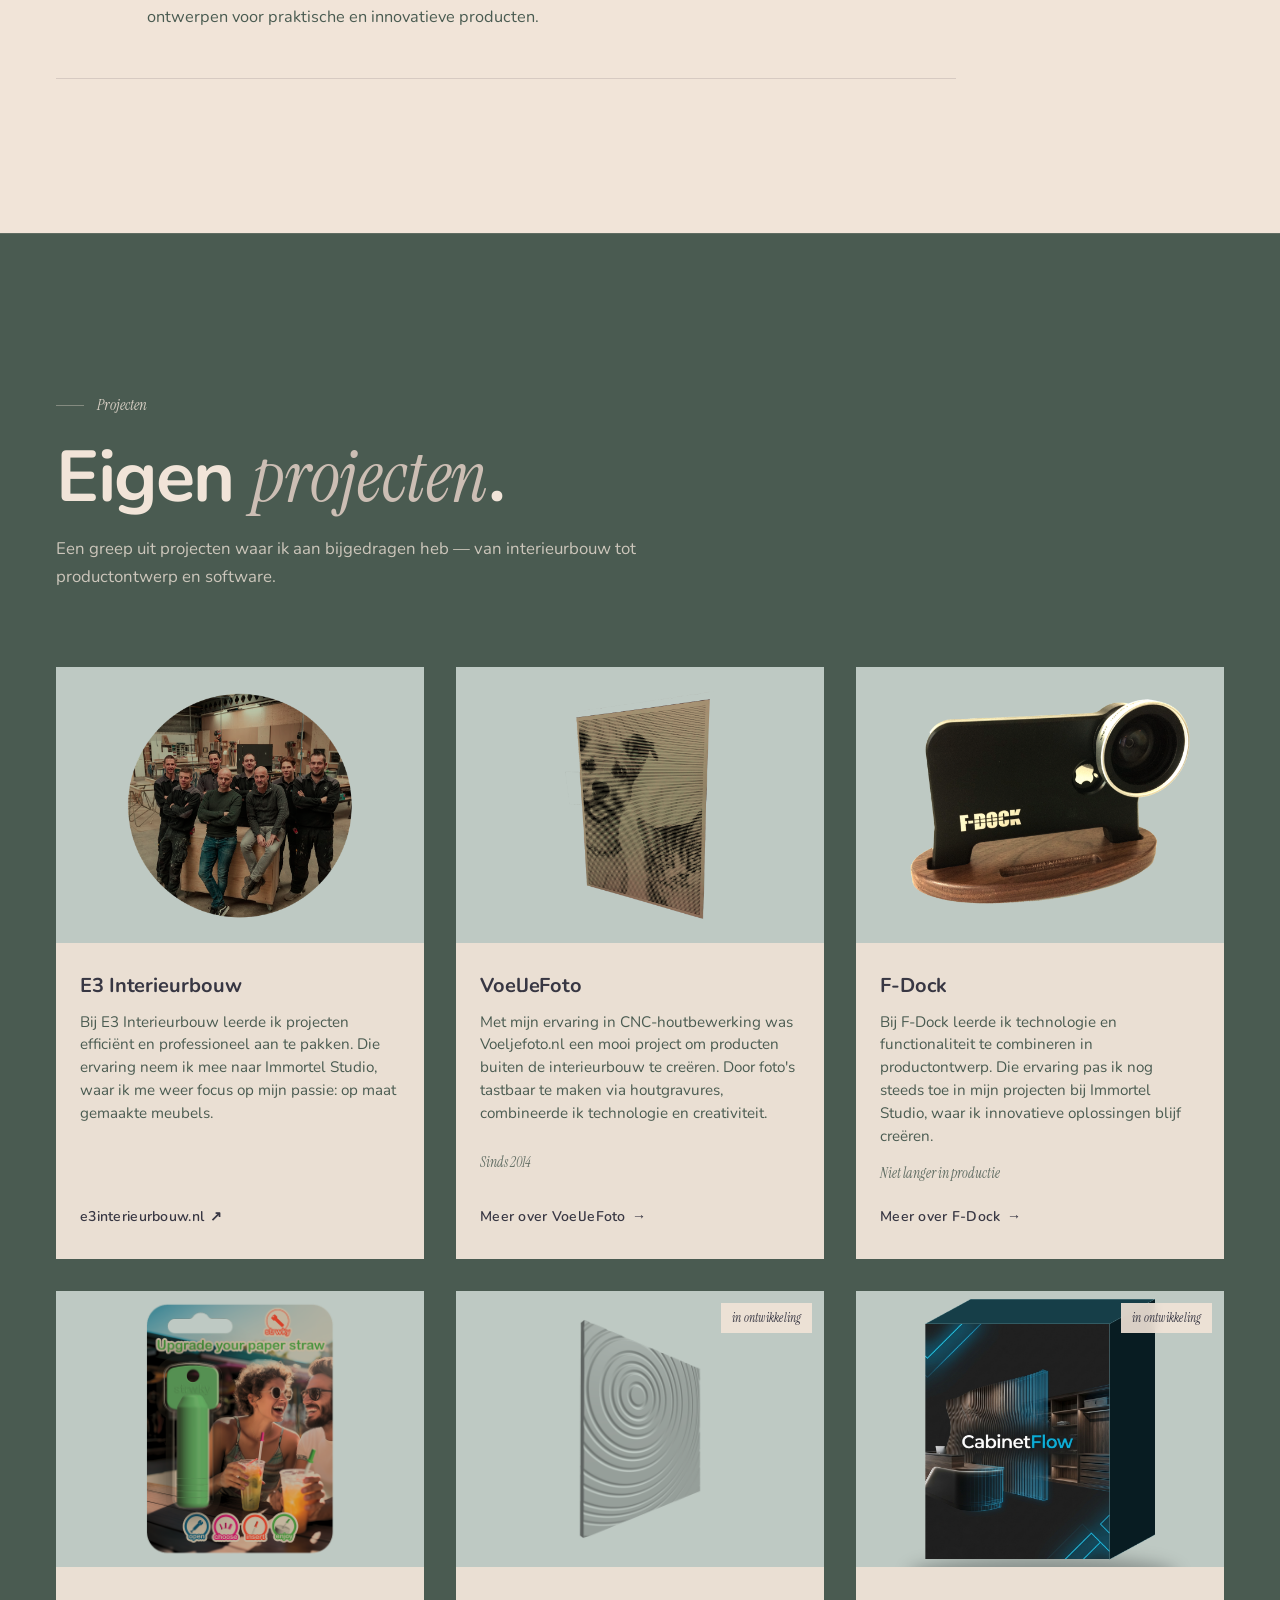
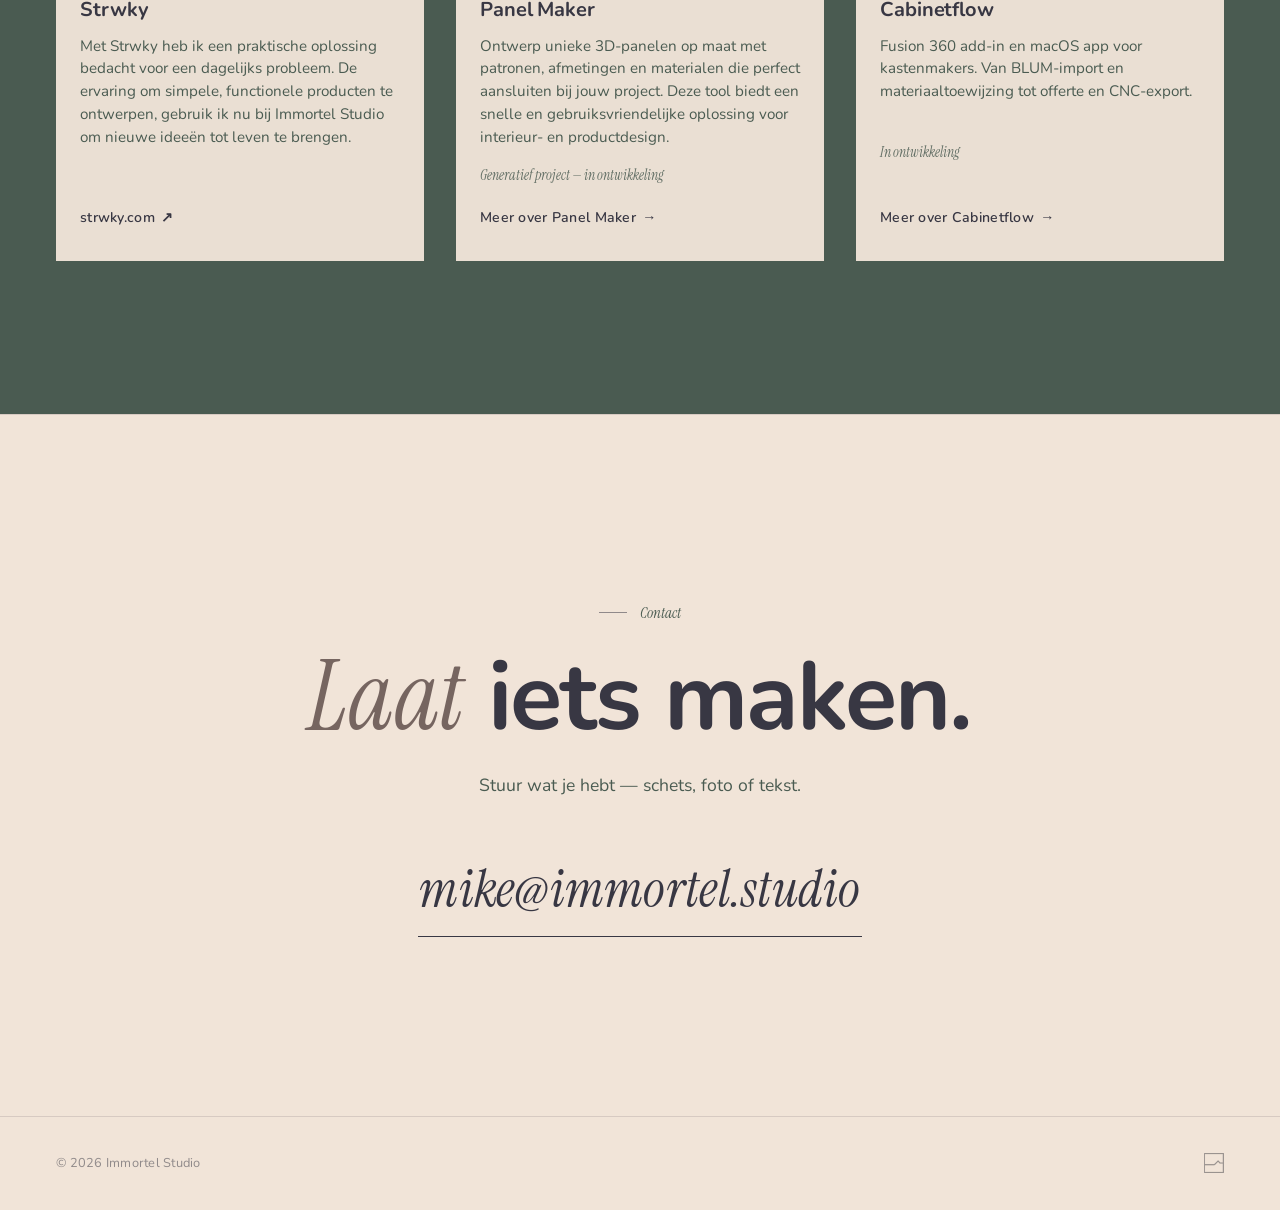
==== commit a970ccb4: "Move theme toggle into menu, tighten mobile card grid - Theme toggle now sits inside the nav links: " ====
--- a/index.html
+++ b/index.html
@@ -32,15 +32,6 @@
       <img class="site-nav__logo" src="images/logo.png" alt="" width="28" height="28">
       <span class="site-nav__wordmark">immortel studio</span>
     </a>
-    <button class="site-nav__theme" type="button" aria-label="Schakel donkere modus" aria-pressed="false">
-      <svg class="site-nav__theme-icon site-nav__theme-icon--sun" width="18" height="18" viewBox="0 0 24 24" fill="none" stroke="currentColor" stroke-width="1.8" stroke-linecap="round" stroke-linejoin="round" aria-hidden="true">
-        <circle cx="12" cy="12" r="4"></circle>
-        <path d="M12 2v2M12 20v2M4.93 4.93l1.41 1.41M17.66 17.66l1.41 1.41M2 12h2M20 12h2M4.93 19.07l1.41-1.41M17.66 6.34l1.41-1.41"></path>
-      </svg>
-      <svg class="site-nav__theme-icon site-nav__theme-icon--moon" width="18" height="18" viewBox="0 0 24 24" fill="none" stroke="currentColor" stroke-width="1.8" stroke-linecap="round" stroke-linejoin="round" aria-hidden="true">
-        <path d="M21 12.79A9 9 0 1 1 11.21 3a7 7 0 0 0 9.79 9.79z"></path>
-      </svg>
-    </button>
     <button class="site-nav__toggle" aria-label="Menu" aria-expanded="false" aria-controls="siteMenu">
       <span class="site-nav__toggle-bar"></span>
       <span class="site-nav__toggle-bar"></span>
@@ -52,6 +43,16 @@
       <a href="#diensten">Diensten</a>
       <a href="#lab">Projecten</a>
       <a href="#contact">Contact</a>
+      <button class="site-nav__theme" type="button" aria-label="Schakel donkere modus" aria-pressed="false">
+        <svg class="site-nav__theme-icon site-nav__theme-icon--sun" width="18" height="18" viewBox="0 0 24 24" fill="none" stroke="currentColor" stroke-width="1.8" stroke-linecap="round" stroke-linejoin="round" aria-hidden="true">
+          <circle cx="12" cy="12" r="4"></circle>
+          <path d="M12 2v2M12 20v2M4.93 4.93l1.41 1.41M17.66 17.66l1.41 1.41M2 12h2M20 12h2M4.93 19.07l1.41-1.41M17.66 6.34l1.41-1.41"></path>
+        </svg>
+        <svg class="site-nav__theme-icon site-nav__theme-icon--moon" width="18" height="18" viewBox="0 0 24 24" fill="none" stroke="currentColor" stroke-width="1.8" stroke-linecap="round" stroke-linejoin="round" aria-hidden="true">
+          <path d="M21 12.79A9 9 0 1 1 11.21 3a7 7 0 0 0 9.79 9.79z"></path>
+        </svg>
+        <span class="site-nav__theme-label">Donker / licht</span>
+      </button>
     </div>
   </nav>
 
--- a/style.css
+++ b/style.css
@@ -186,6 +186,7 @@
   font-weight: 700;
   font-size: .98rem;
   letter-spacing: .01em;
+  white-space: nowrap;
 }
 @media (max-width: 520px) {
   .site-nav__wordmark { display: none; }
@@ -207,7 +208,7 @@
 }
 .site-nav__links a:hover::after { transform: scaleX(1); }
 
-/* Theme toggle button */
+/* Theme toggle — sits as the last item inside the nav links */
 .site-nav__theme {
   display: inline-flex;
   align-items: center;
@@ -220,8 +221,8 @@
   border-radius: 999px;
   color: var(--ink);
   cursor: pointer;
-  order: 3;                 /* sit on the right, after the links */
-  margin-left: 1.2rem;
+  font: inherit;
+  margin-left: .4rem;
   transition: background .25s var(--ease), border-color .25s var(--ease), color .25s var(--ease);
   -webkit-tap-highlight-color: transparent;
 }
@@ -233,17 +234,22 @@
 html[data-theme="light"] .site-nav__theme-icon--moon,
 html:not([data-theme="dark"]) .site-nav__theme-icon--moon { display: block; }
 html[data-theme="dark"] .site-nav__theme-icon--sun { display: block; }
-.site-nav__links { order: 2; }
-.site-nav__toggle { order: 4; }
+.site-nav__theme-label { display: none; }          /* hidden on desktop — icon only */
+.site-nav__links { margin-left: auto; }
+
 @media (max-width: 640px) {
+  /* In the mobile overlay, render as a full pill with icon + label */
   .site-nav__theme {
-    order: 3;
-    margin-left: 0;
-    margin-right: .4rem;
-    width: 38px;
-    height: 38px;
+    width: auto;
+    height: auto;
+    margin: 1rem 0 0;
+    padding: .75rem 1.4rem;
+    gap: .65rem;
+    font-family: var(--font-display);
+    font-size: 1rem;
+    letter-spacing: .01em;
   }
-  .site-nav__toggle { order: 4; }
+  .site-nav__theme-label { display: inline; }
 }
 
 /* Hamburger toggle — hidden on desktop, visible on mobile */
@@ -667,16 +673,15 @@
    ============================================================ */
 .project-grid {
   display: grid;
-  grid-template-columns: 1fr;
-  gap: clamp(2rem, 4vw, 3.5rem);
+  grid-template-columns: repeat(2, minmax(0, 1fr));
+  gap: clamp(1.25rem, 3vw, 3.5rem) clamp(1rem, 2vw, 3rem);
+}
+.project-grid .project-card:first-child {
+  grid-column: 1 / -1;
 }
 @media (min-width: 720px) {
   .project-grid {
-    grid-template-columns: repeat(2, minmax(0, 1fr));
     gap: clamp(2.5rem, 4vw, 4rem) clamp(2rem, 3vw, 3rem);
-  }
-  .project-grid .project-card:first-child {
-    grid-column: 1 / -1;
   }
   .project-grid .project-card:first-child .project-card__cover {
     aspect-ratio: 16 / 9;
@@ -758,9 +763,10 @@
 .project-card__title {
   font-family: var(--font-display);
   font-weight: 700;
-  font-size: clamp(1.2rem, 2vw, 1.5rem);
+  font-size: clamp(1rem, 3.5vw, 1.5rem);
   letter-spacing: -.005em;
   margin: 0;
+  overflow-wrap: anywhere;
 }
 .project-card__count {
   font-family: var(--font-accent);
@@ -851,8 +857,13 @@
 }
 .lab__grid {
   display: grid;
-  grid-template-columns: repeat(auto-fit, minmax(280px, 1fr));
-  gap: clamp(1.5rem, 2.5vw, 2rem);
+  grid-template-columns: repeat(2, minmax(0, 1fr));
+  gap: clamp(1rem, 2.5vw, 2rem);
+}
+@media (min-width: 720px) {
+  .lab__grid {
+    grid-template-columns: repeat(auto-fit, minmax(280px, 1fr));
+  }
 }
 .lab__card {
   display: flex;
@@ -917,9 +928,10 @@
   letter-spacing: .02em;
 }
 .lab__card__body {
-  padding: 1.6rem 1.5rem 1.9rem;
+  padding: clamp(1rem, 3vw, 1.6rem) clamp(1rem, 3vw, 1.5rem) clamp(1.2rem, 3vw, 1.9rem);
   display: flex; flex-direction: column; gap: .55rem;
   flex: 1;
+  min-width: 0;
 }
 .lab__card__meta {
   font-family: var(--font-accent);
@@ -960,15 +972,16 @@
 .lab__card h3 {
   font-family: var(--font-display);
   font-weight: 700;
-  font-size: 1.25rem;
+  font-size: clamp(1.02rem, 2.5vw, 1.25rem);
   letter-spacing: -.005em;
   margin: 0;
   color: var(--dark-grey);
+  overflow-wrap: anywhere;
 }
 .lab__card p {
   margin: 0;
-  font-size: .95rem;
-  line-height: 1.55;
+  font-size: clamp(.82rem, 2vw, .95rem);
+  line-height: 1.5;
   color: var(--dark-green);
 }
 
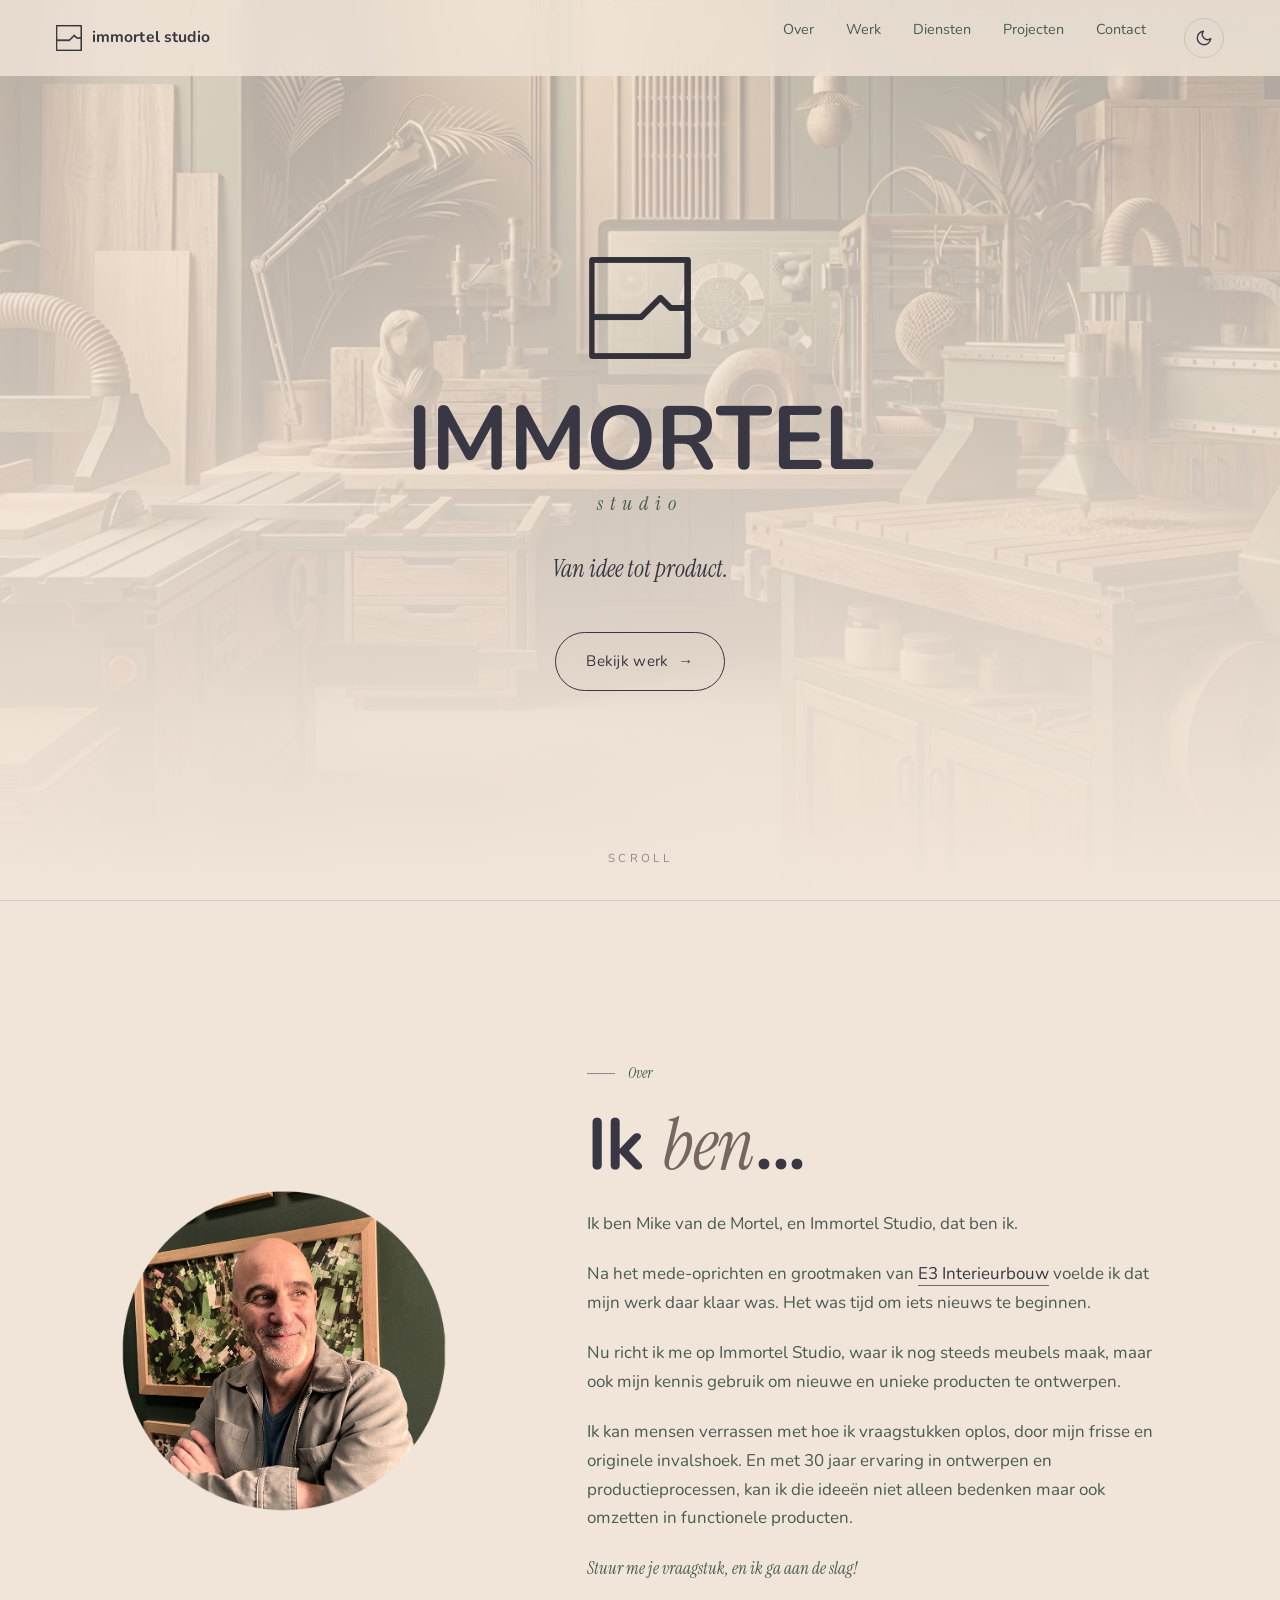
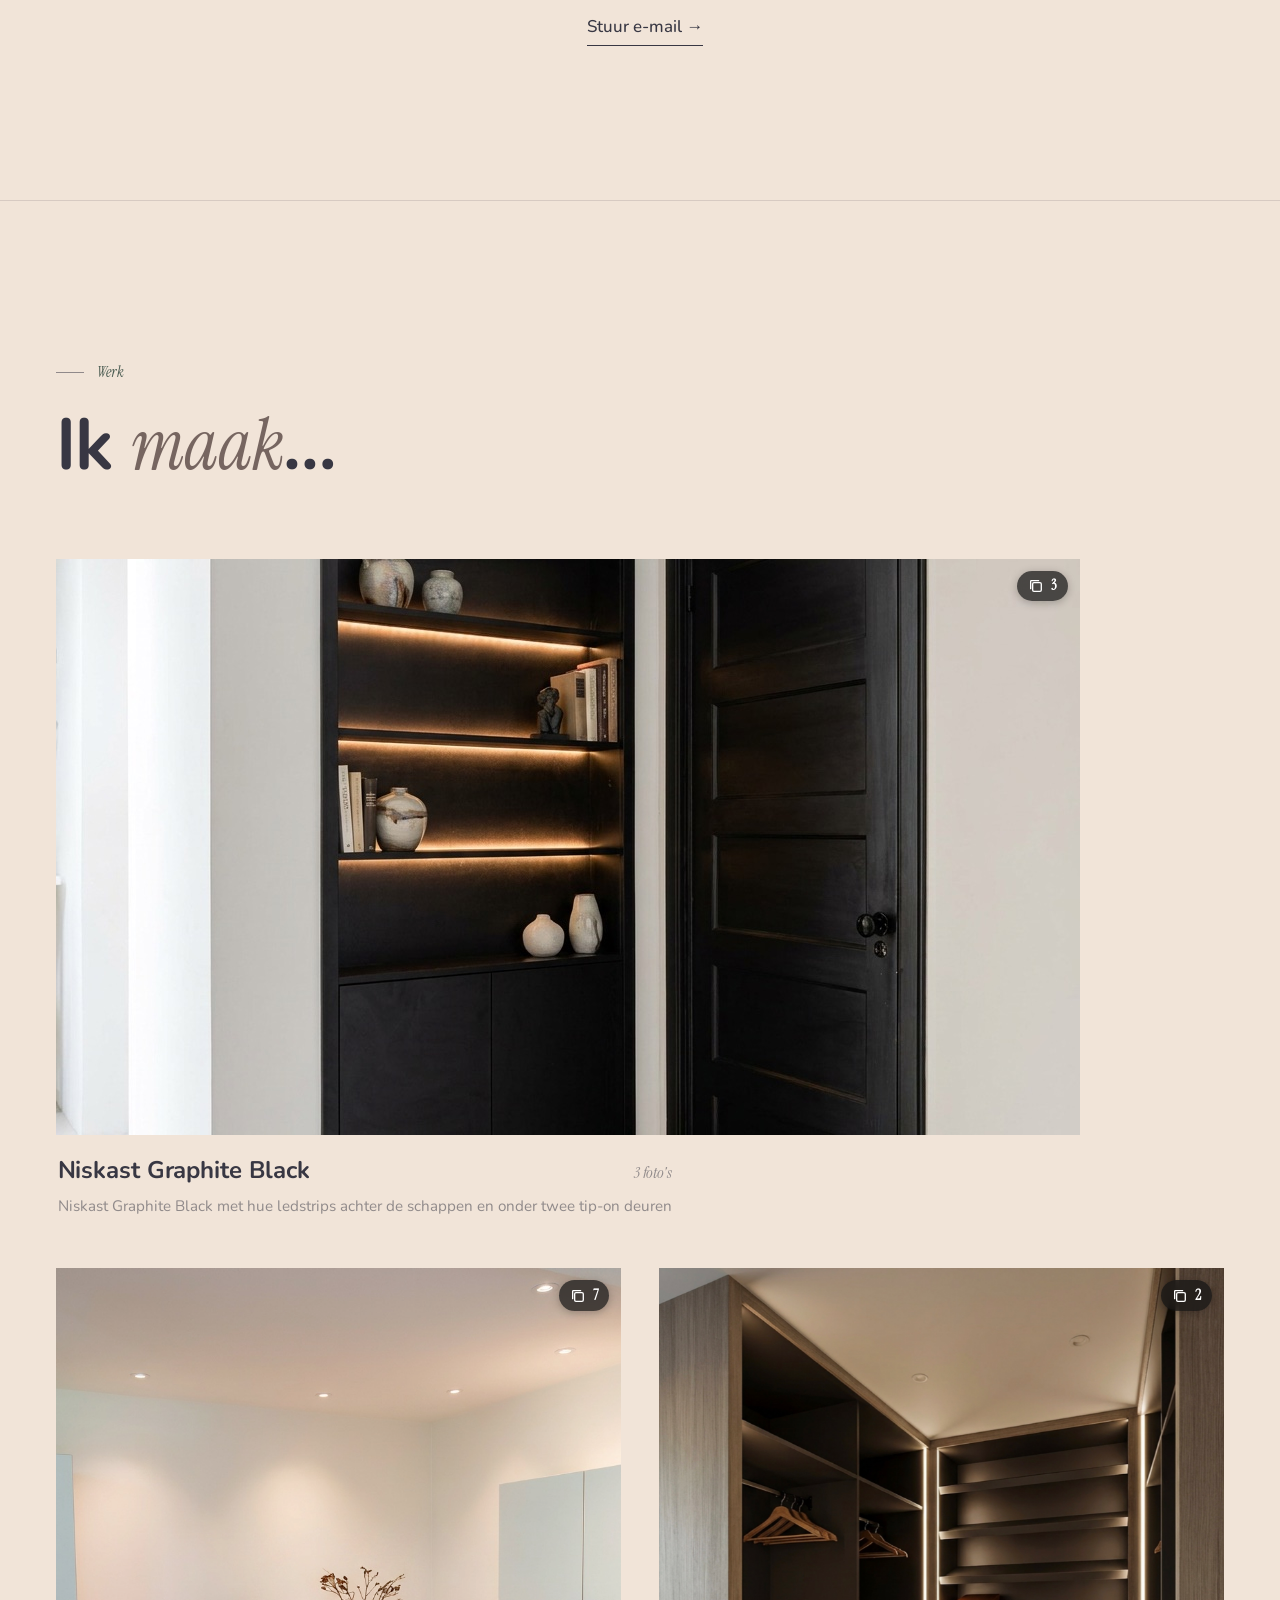
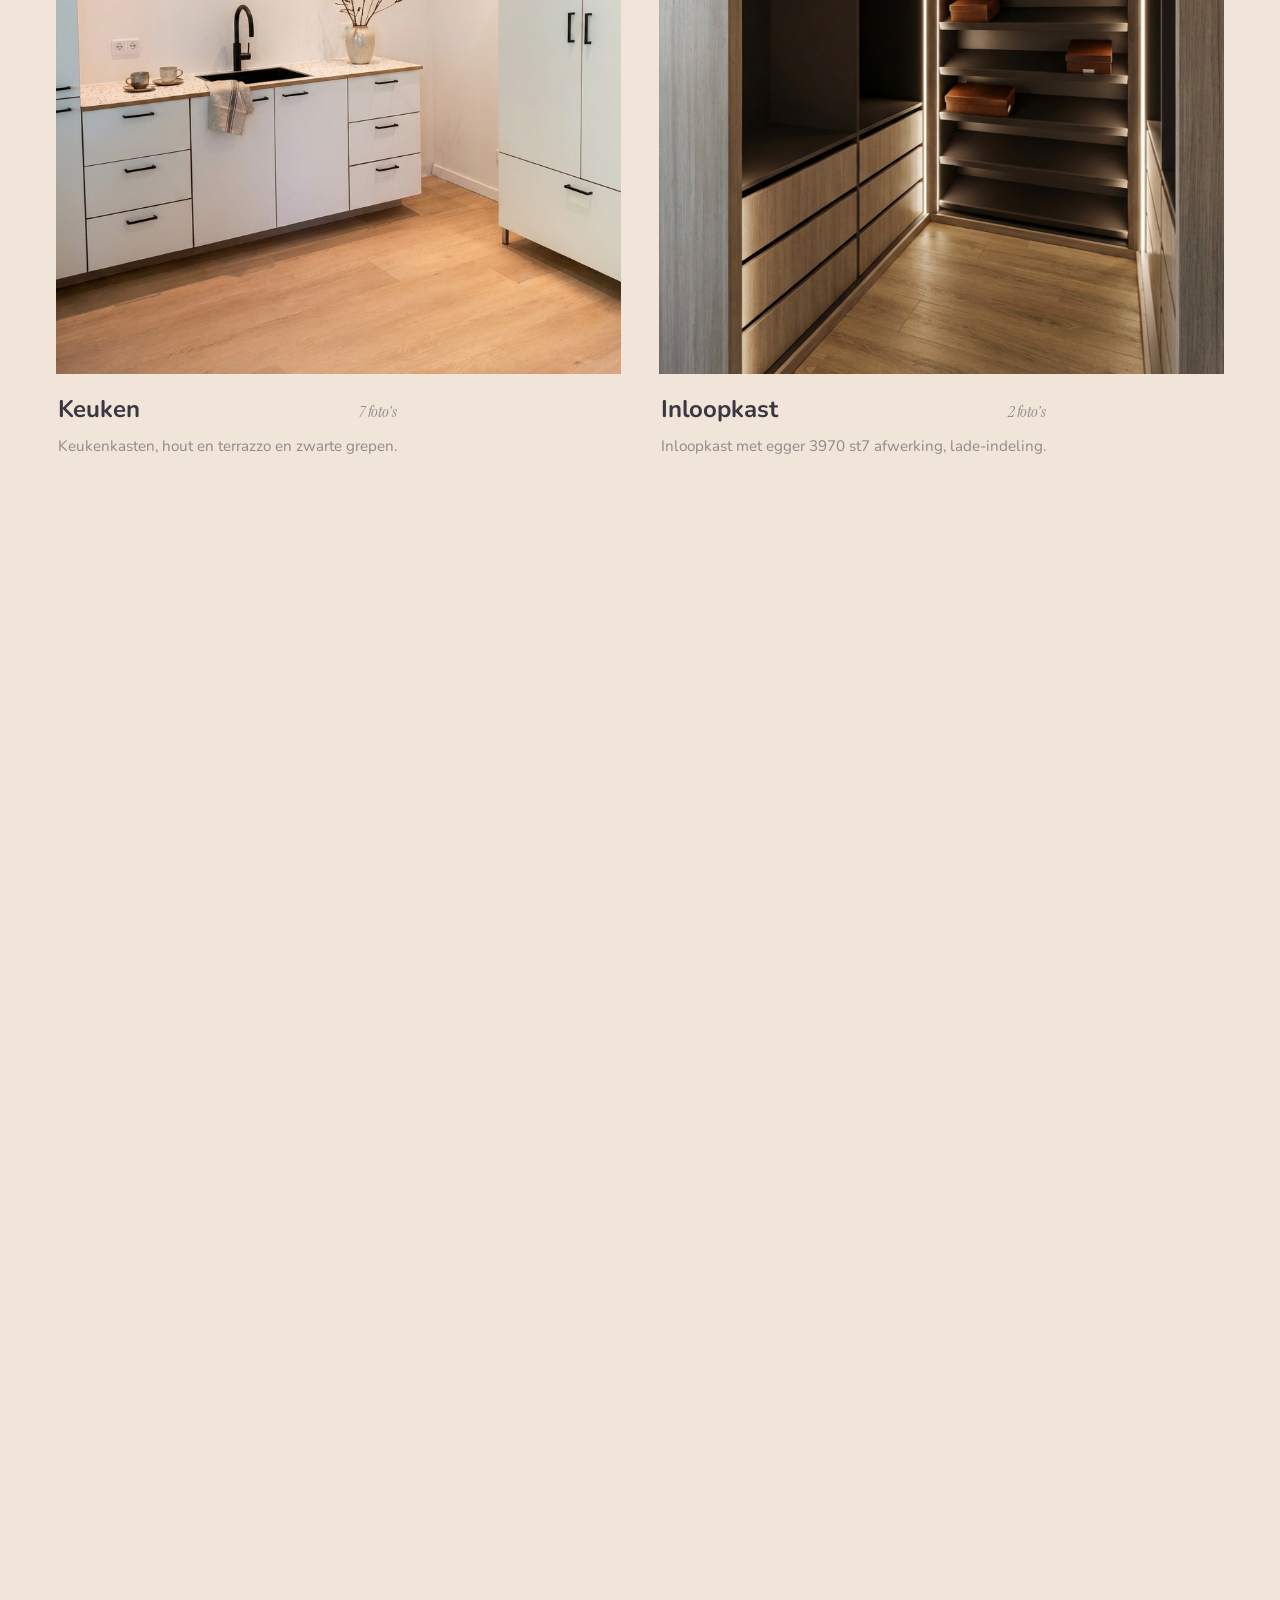
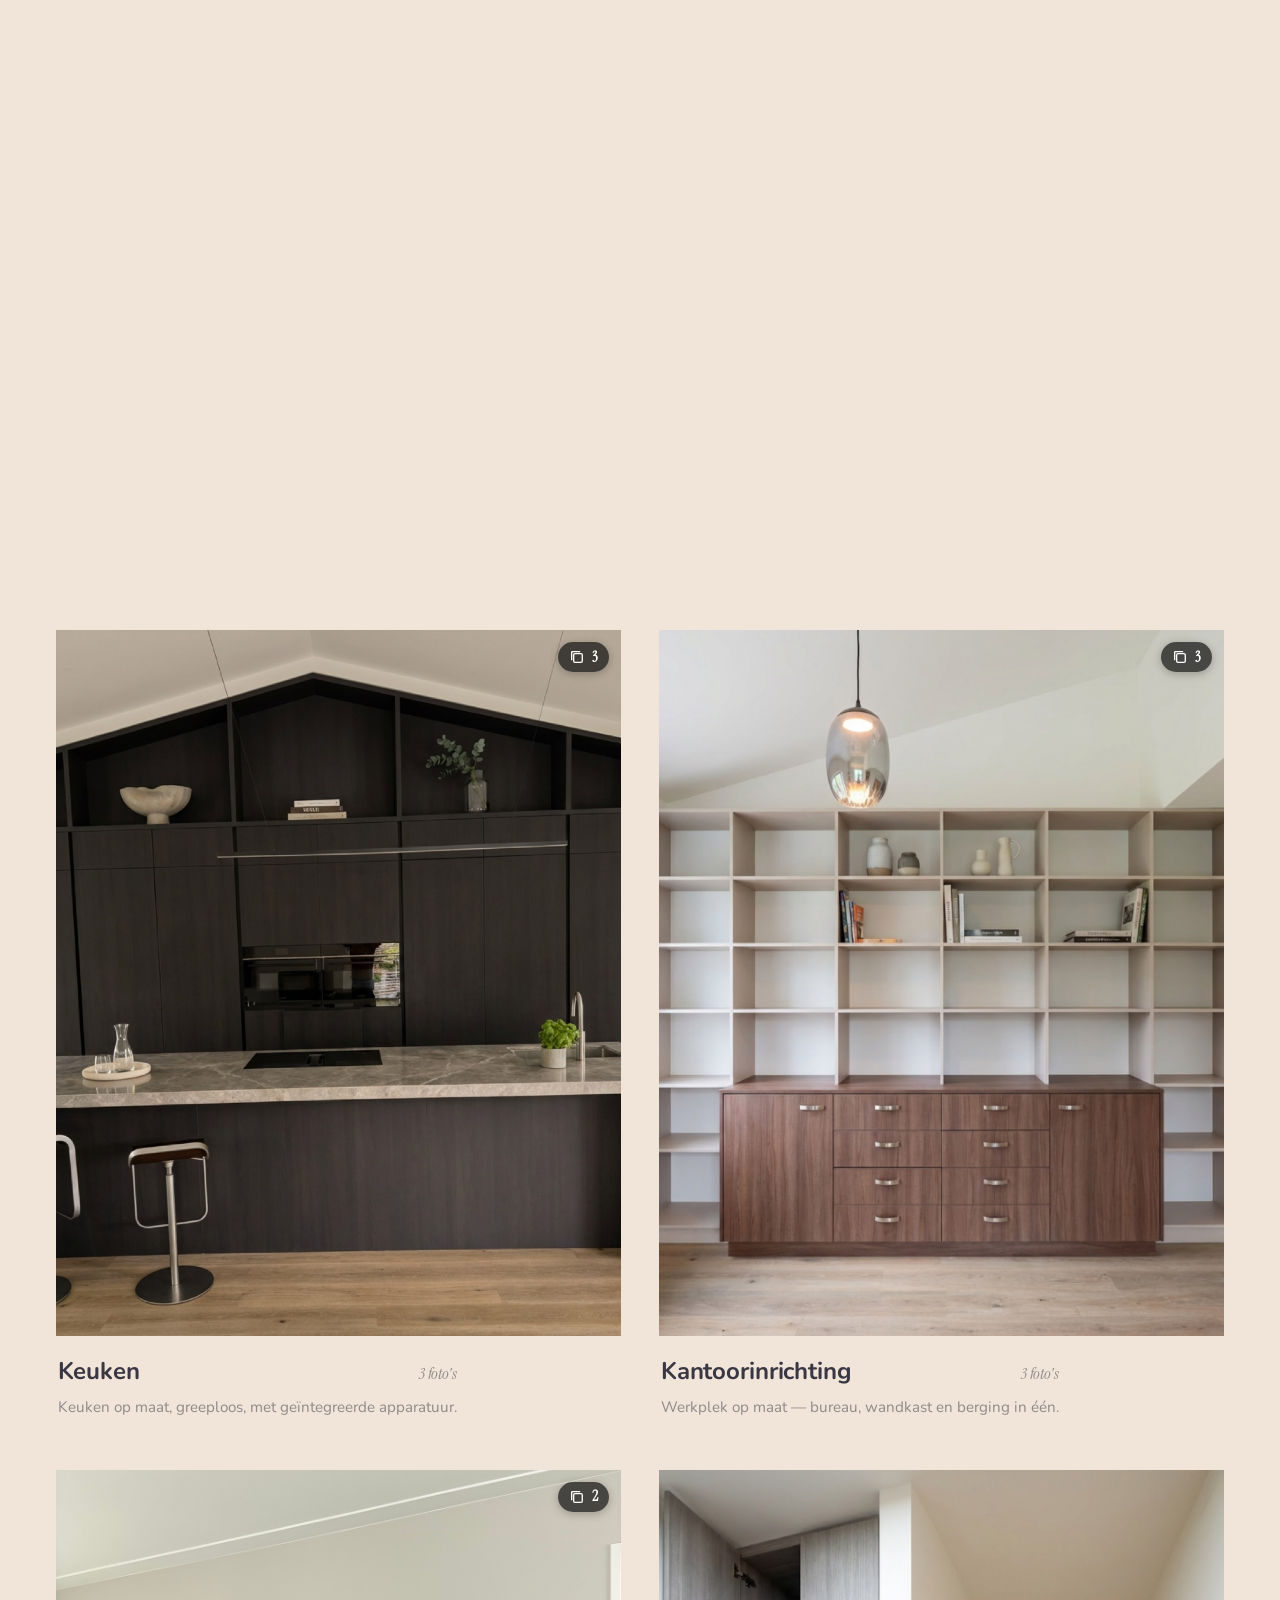
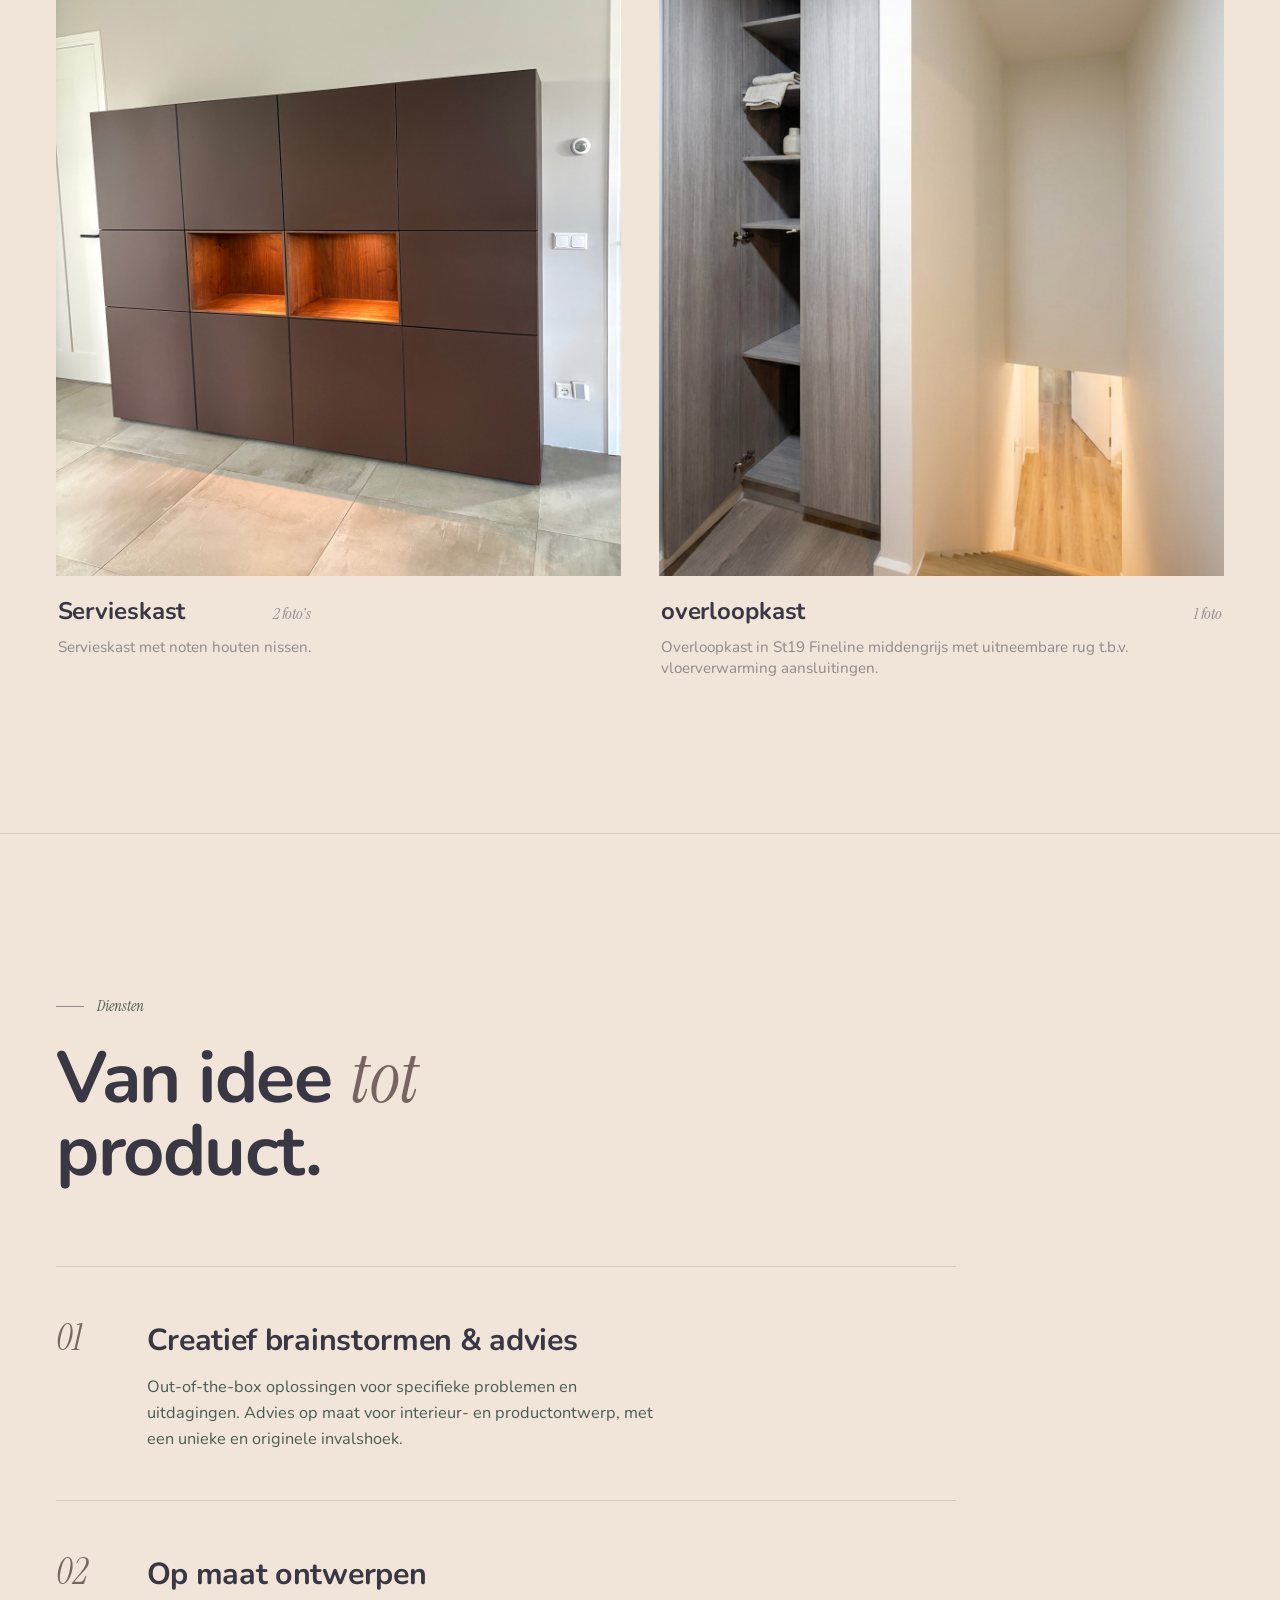
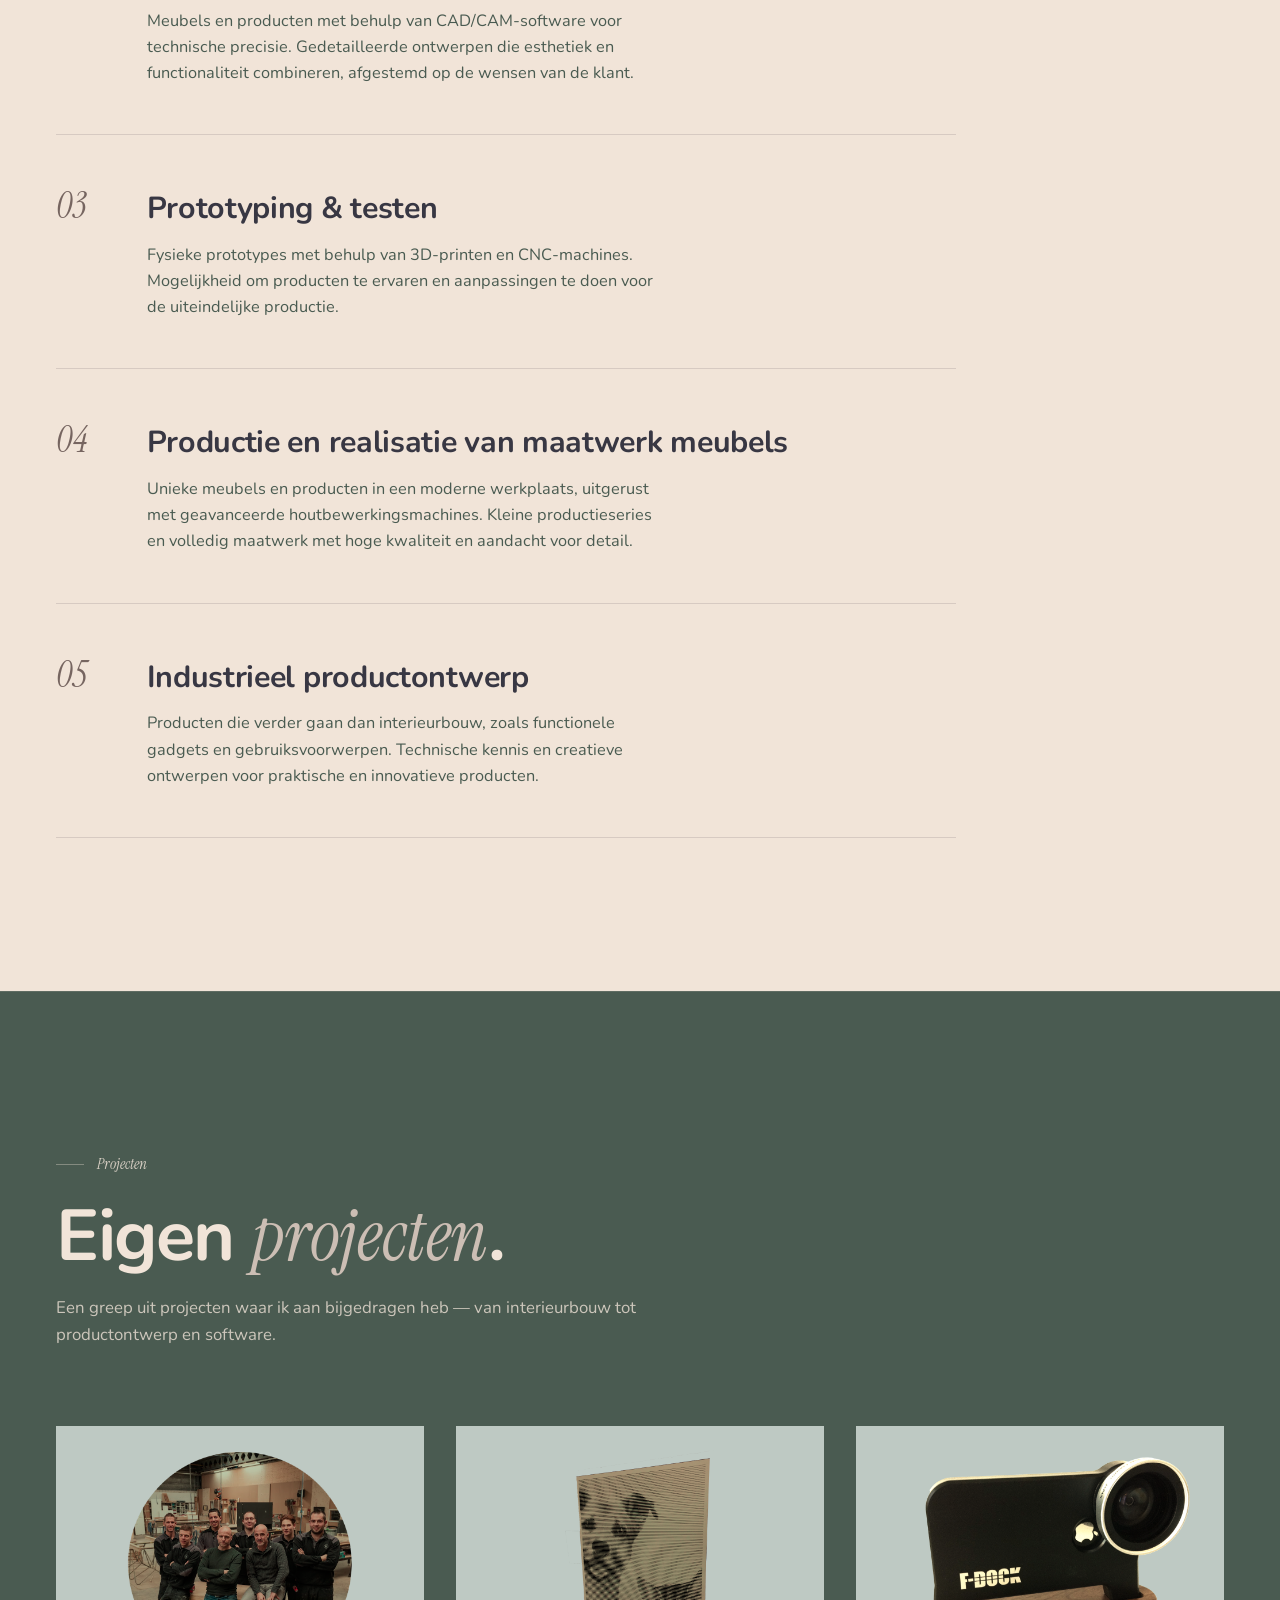
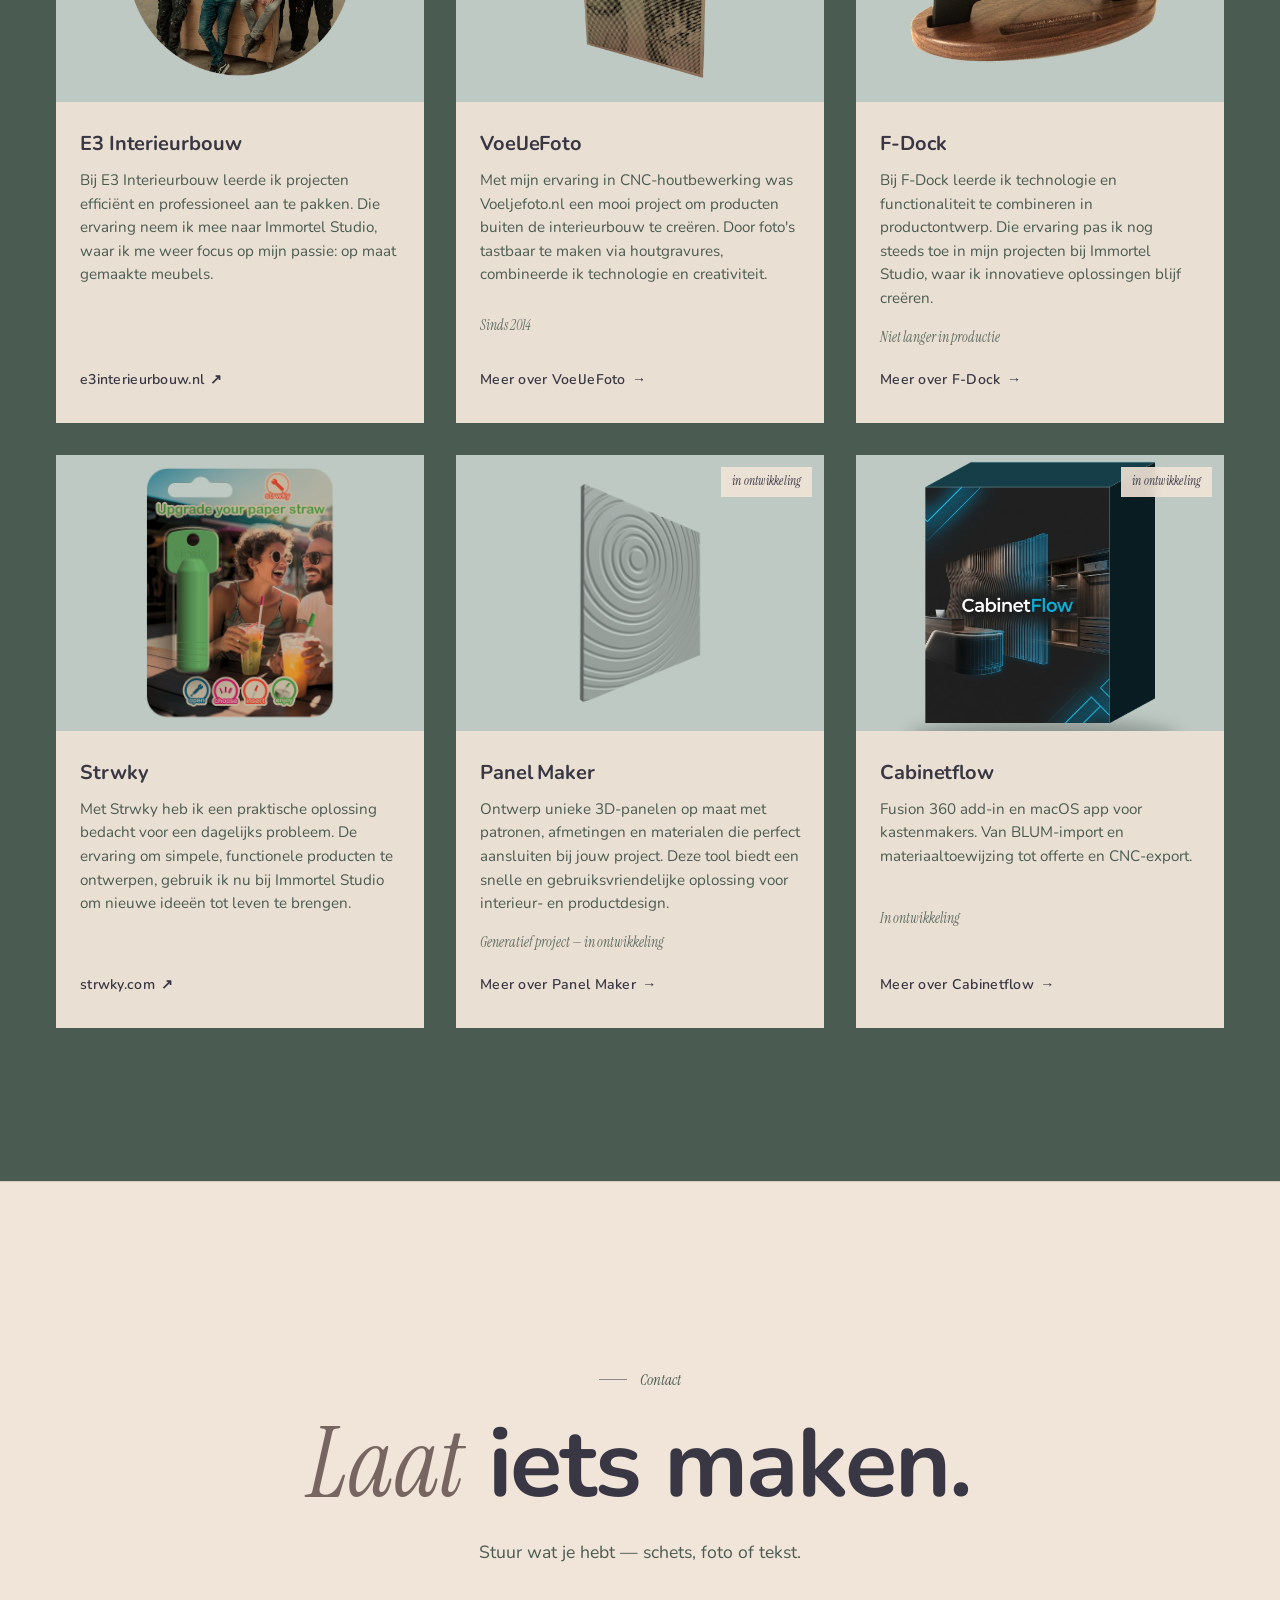
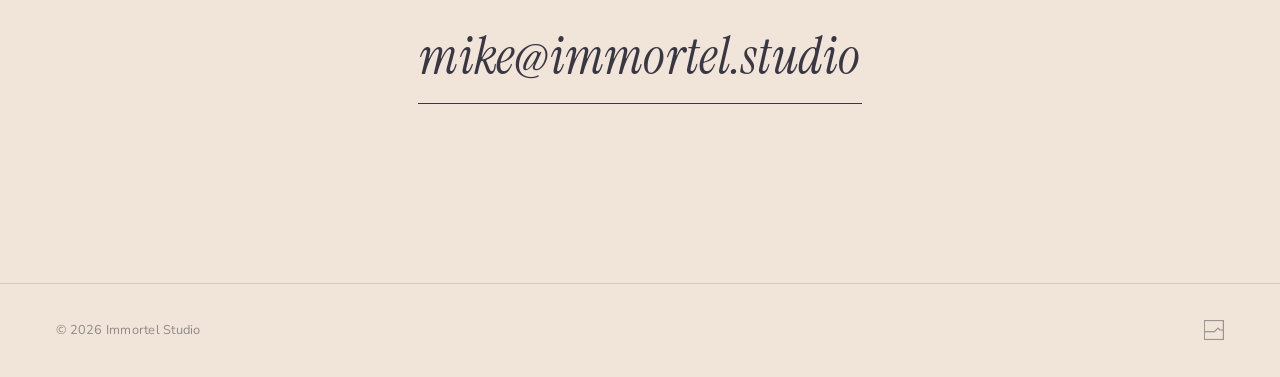
==== commit 2c817dbc: "Lightbox: native-feeling swipe carousel on touch devices Replace the single-image lightbox with a 3-" ====
--- a/index.html
+++ b/index.html
@@ -235,8 +235,12 @@
     <button class="lightbox__close" aria-label="Sluiten">×</button>
     <button class="lightbox__prev" aria-label="Vorige">‹</button>
     <button class="lightbox__next" aria-label="Volgende">›</button>
-    <div class="lightbox__stage">
-      <img id="lightboxImg" alt="">
+    <div class="lightbox__viewport">
+      <div class="lightbox__track">
+        <div class="lightbox__slide"><img alt=""></div>
+        <div class="lightbox__slide"><img alt=""></div>
+        <div class="lightbox__slide"><img alt=""></div>
+      </div>
     </div>
     <div class="lightbox__count" id="lightboxCount"></div>
   </div>
--- a/style.css
+++ b/style.css
@@ -673,15 +673,16 @@
    ============================================================ */
 .project-grid {
   display: grid;
-  grid-template-columns: repeat(2, minmax(0, 1fr));
-  gap: clamp(1.25rem, 3vw, 3.5rem) clamp(1rem, 2vw, 3rem);
-}
-.project-grid .project-card:first-child {
-  grid-column: 1 / -1;
+  grid-template-columns: 1fr;
+  gap: clamp(2rem, 4vw, 3.5rem);
 }
 @media (min-width: 720px) {
   .project-grid {
+    grid-template-columns: repeat(2, minmax(0, 1fr));
     gap: clamp(2.5rem, 4vw, 4rem) clamp(2rem, 3vw, 3rem);
+  }
+  .project-grid .project-card:first-child {
+    grid-column: 1 / -1;
   }
   .project-grid .project-card:first-child .project-card__cover {
     aspect-ratio: 16 / 9;
@@ -763,10 +764,9 @@
 .project-card__title {
   font-family: var(--font-display);
   font-weight: 700;
-  font-size: clamp(1rem, 3.5vw, 1.5rem);
+  font-size: clamp(1.2rem, 2vw, 1.5rem);
   letter-spacing: -.005em;
   margin: 0;
-  overflow-wrap: anywhere;
 }
 .project-card__count {
   font-family: var(--font-accent);
@@ -857,13 +857,8 @@
 }
 .lab__grid {
   display: grid;
-  grid-template-columns: repeat(2, minmax(0, 1fr));
-  gap: clamp(1rem, 2.5vw, 2rem);
-}
-@media (min-width: 720px) {
-  .lab__grid {
-    grid-template-columns: repeat(auto-fit, minmax(280px, 1fr));
-  }
+  grid-template-columns: repeat(auto-fit, minmax(280px, 1fr));
+  gap: clamp(1.5rem, 2.5vw, 2rem);
 }
 .lab__card {
   display: flex;
@@ -928,10 +923,9 @@
   letter-spacing: .02em;
 }
 .lab__card__body {
-  padding: clamp(1rem, 3vw, 1.6rem) clamp(1rem, 3vw, 1.5rem) clamp(1.2rem, 3vw, 1.9rem);
+  padding: 1.6rem 1.5rem 1.9rem;
   display: flex; flex-direction: column; gap: .55rem;
   flex: 1;
-  min-width: 0;
 }
 .lab__card__meta {
   font-family: var(--font-accent);
@@ -972,16 +966,15 @@
 .lab__card h3 {
   font-family: var(--font-display);
   font-weight: 700;
-  font-size: clamp(1.02rem, 2.5vw, 1.25rem);
+  font-size: 1.25rem;
   letter-spacing: -.005em;
   margin: 0;
   color: var(--dark-grey);
-  overflow-wrap: anywhere;
 }
 .lab__card p {
   margin: 0;
-  font-size: clamp(.82rem, 2vw, .95rem);
-  line-height: 1.5;
+  font-size: .95rem;
+  line-height: 1.55;
   color: var(--dark-green);
 }
 
@@ -1063,20 +1056,39 @@
   align-items: center; justify-content: center;
 }
 .lightbox[data-open="1"] { display: flex; }
-.lightbox__stage {
-  max-width: 92vw;
-  max-height: 90vh;
-  display: flex; align-items: center; justify-content: center;
-}
-.lightbox__stage img {
+.lightbox__viewport {
+  position: absolute;
+  inset: 0;
+  overflow: hidden;
+  touch-action: pan-y; /* horizontal swipe is handled in JS */
+}
+.lightbox__track {
+  display: flex;
+  width: 100%;
+  height: 100%;
+  will-change: transform;
+  transform: translate3d(-100%, 0, 0); /* centre = the middle slide */
+}
+.lightbox__slide {
+  flex: 0 0 100%;
+  width: 100%;
+  height: 100%;
+  display: flex;
+  align-items: center;
+  justify-content: center;
+}
+.lightbox__slide img {
   max-width: 92vw;
   max-height: 90vh;
   object-fit: contain;
+  -webkit-user-drag: none;
+  user-select: none;
 }
 .lightbox__close,
 .lightbox__prev,
 .lightbox__next {
   position: absolute;
+  z-index: 2; /* above the full-screen viewport so they stay clickable */
   background: transparent; color: #fff;
   border: none; cursor: pointer;
   width: 48px; height: 48px;
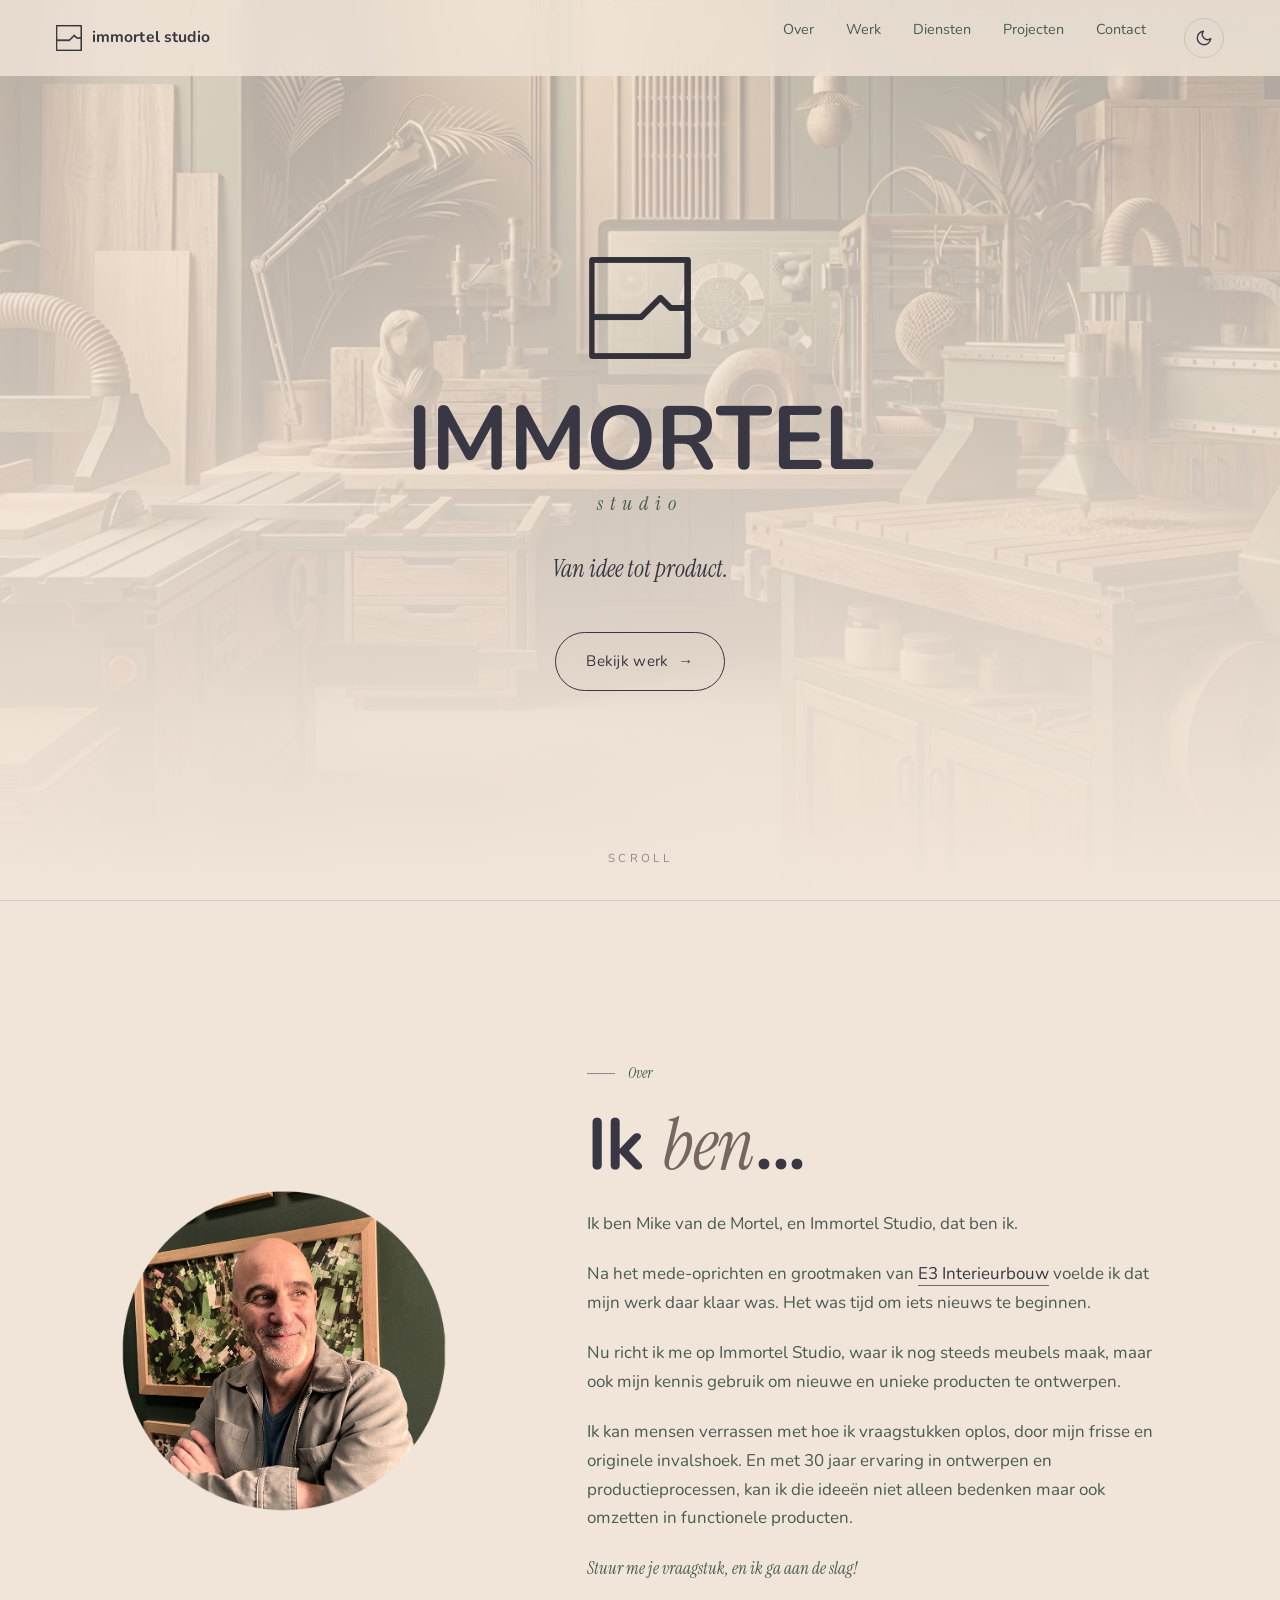
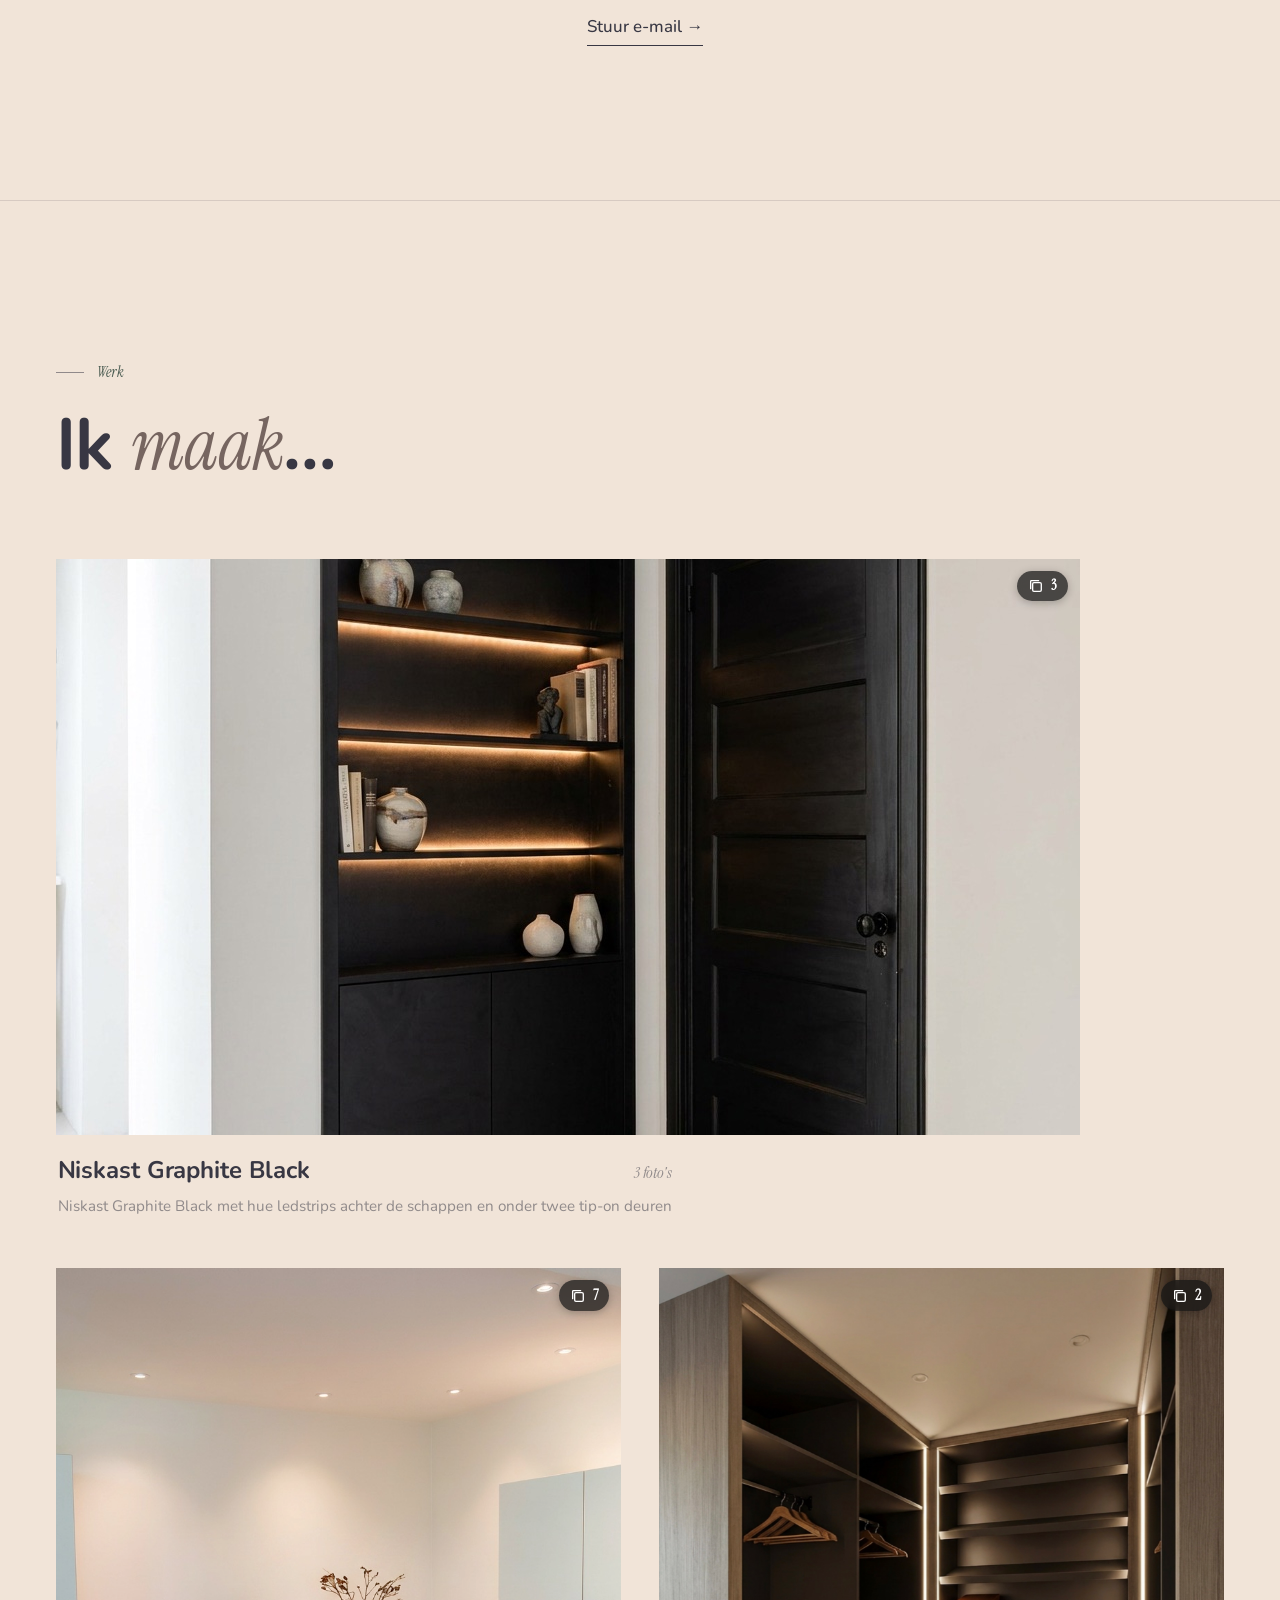
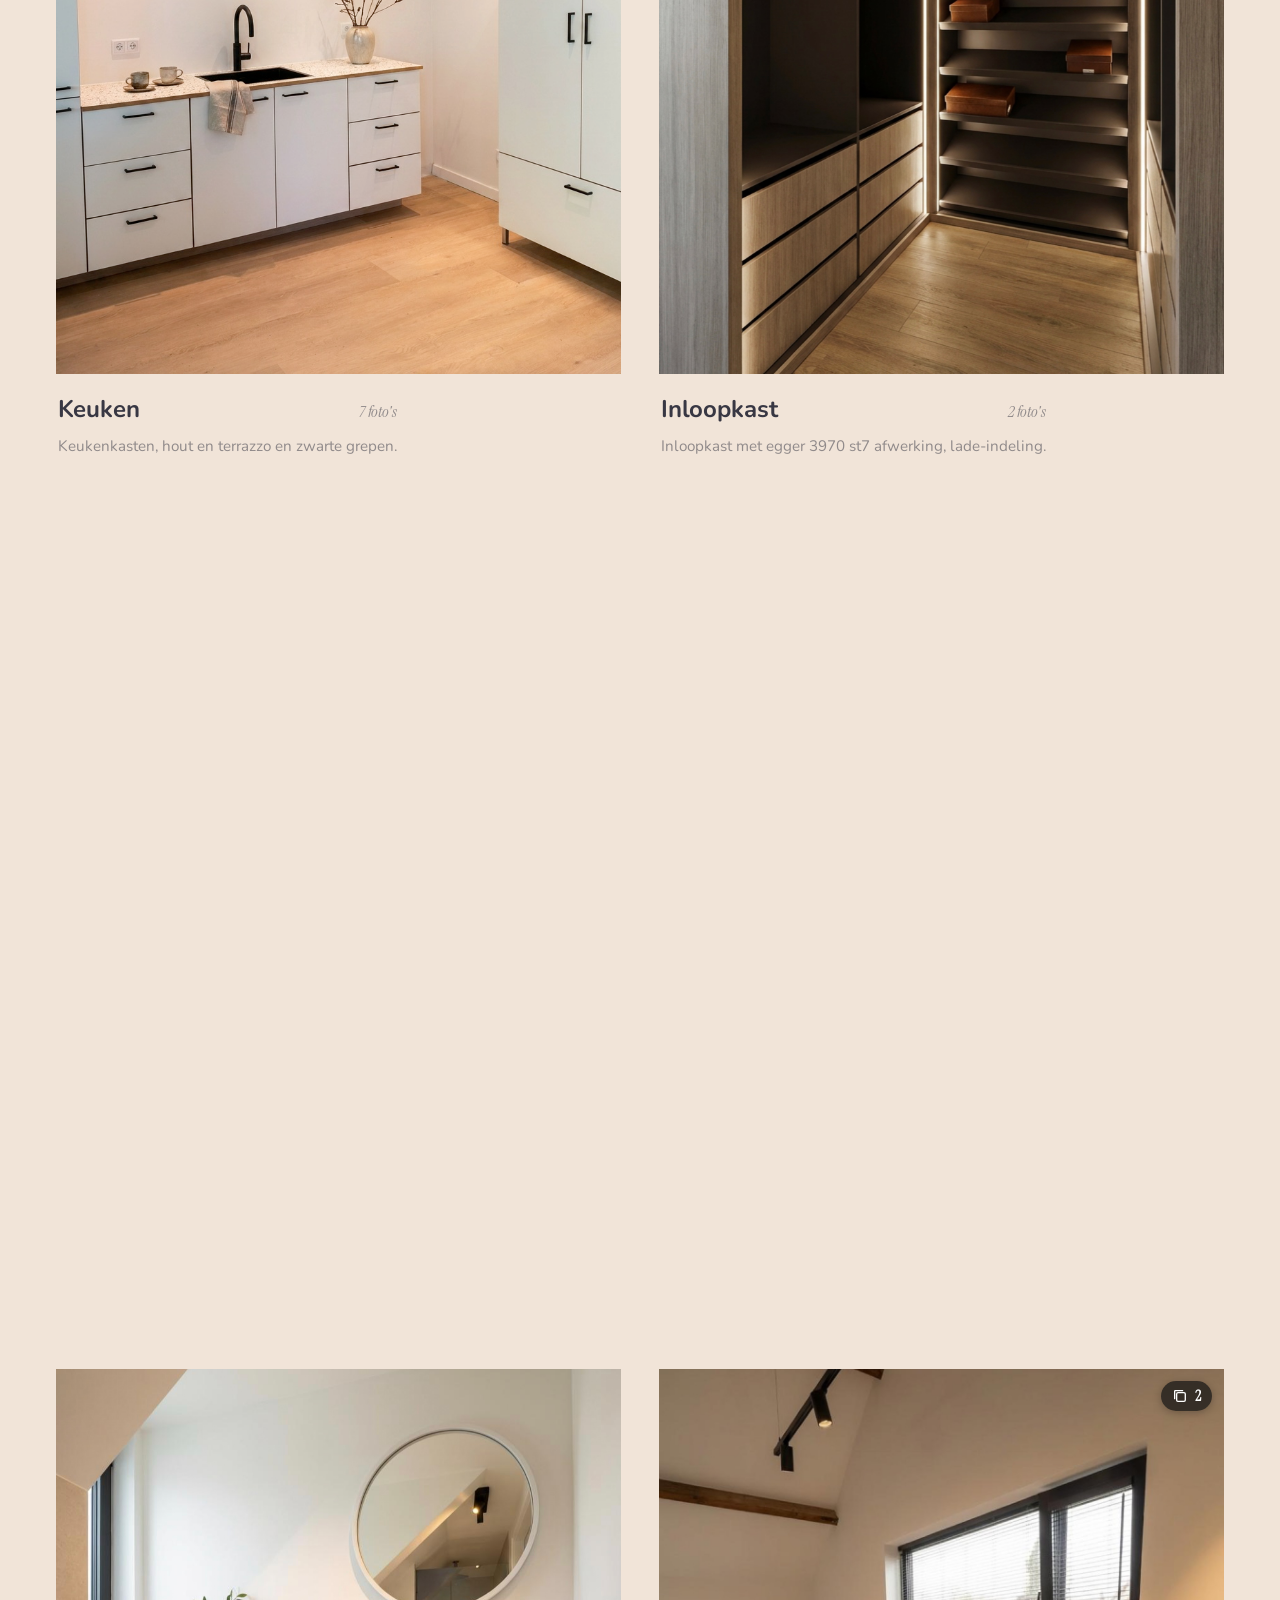
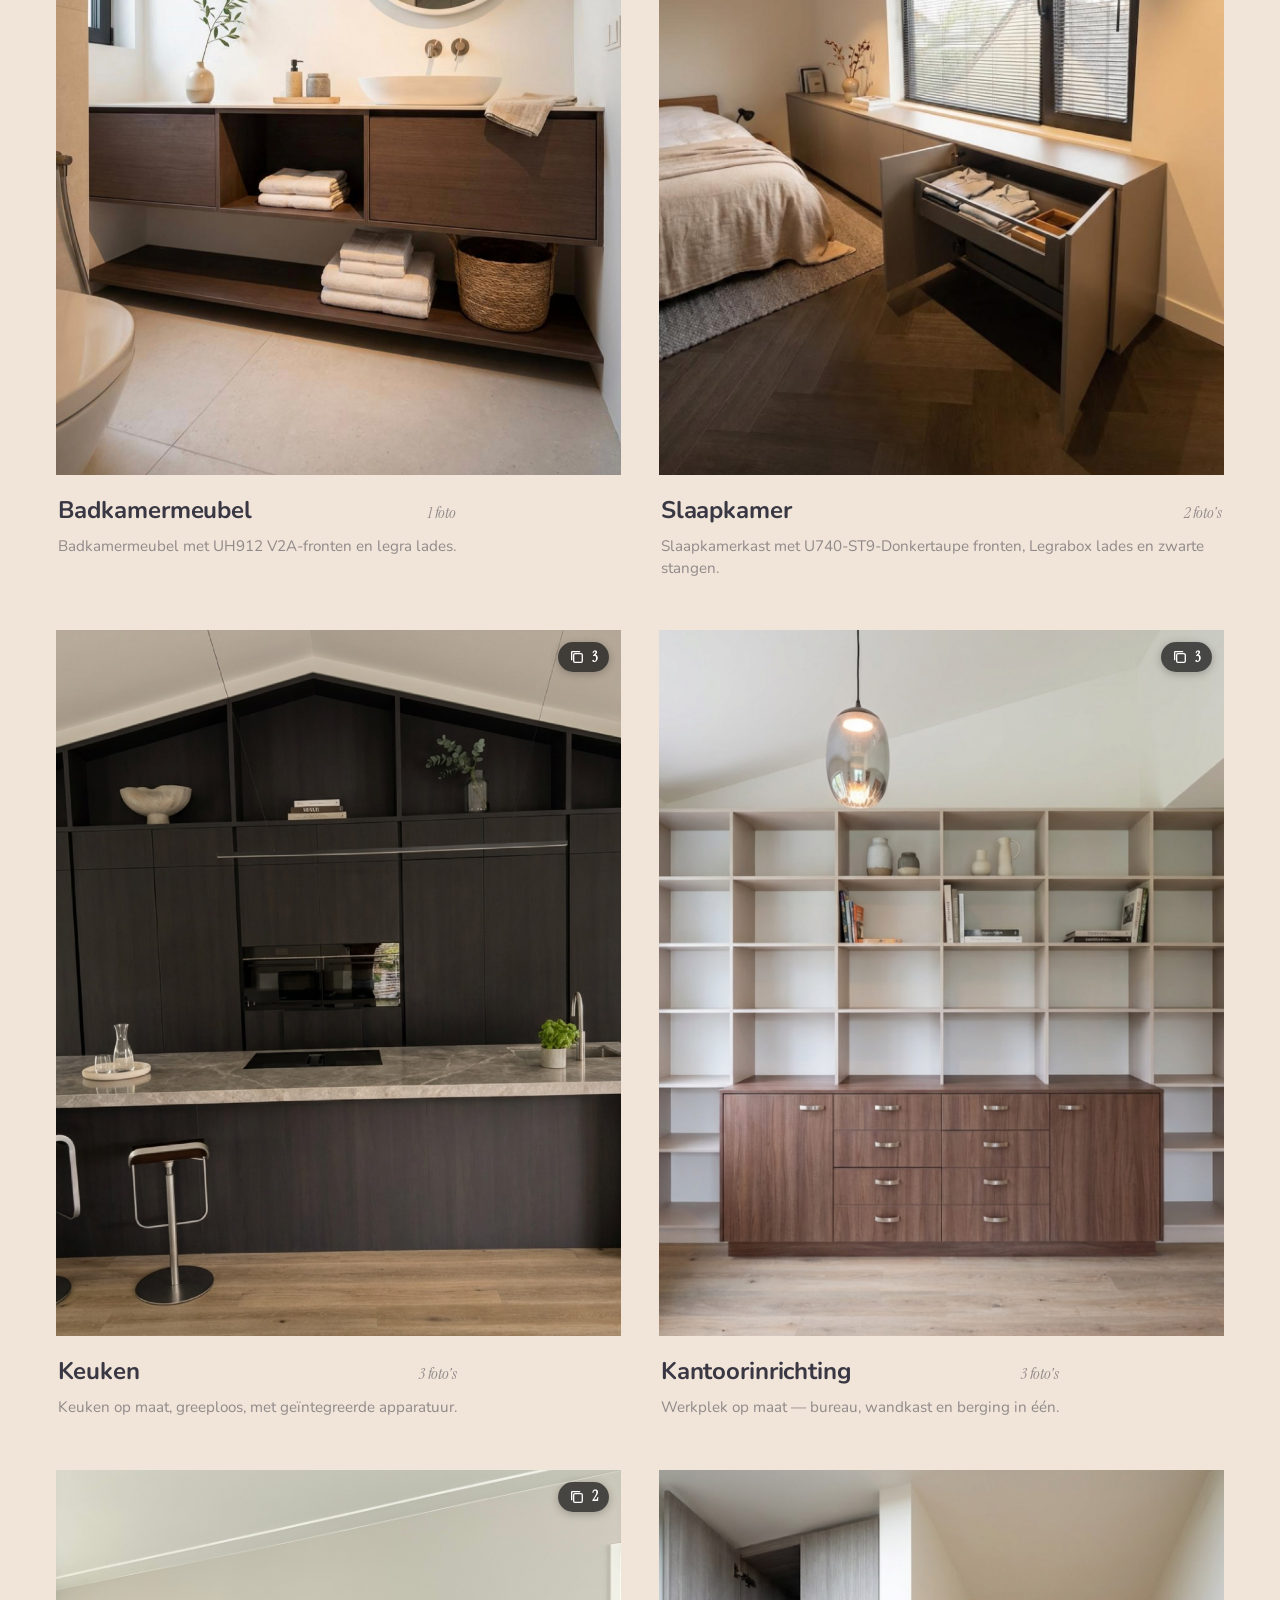
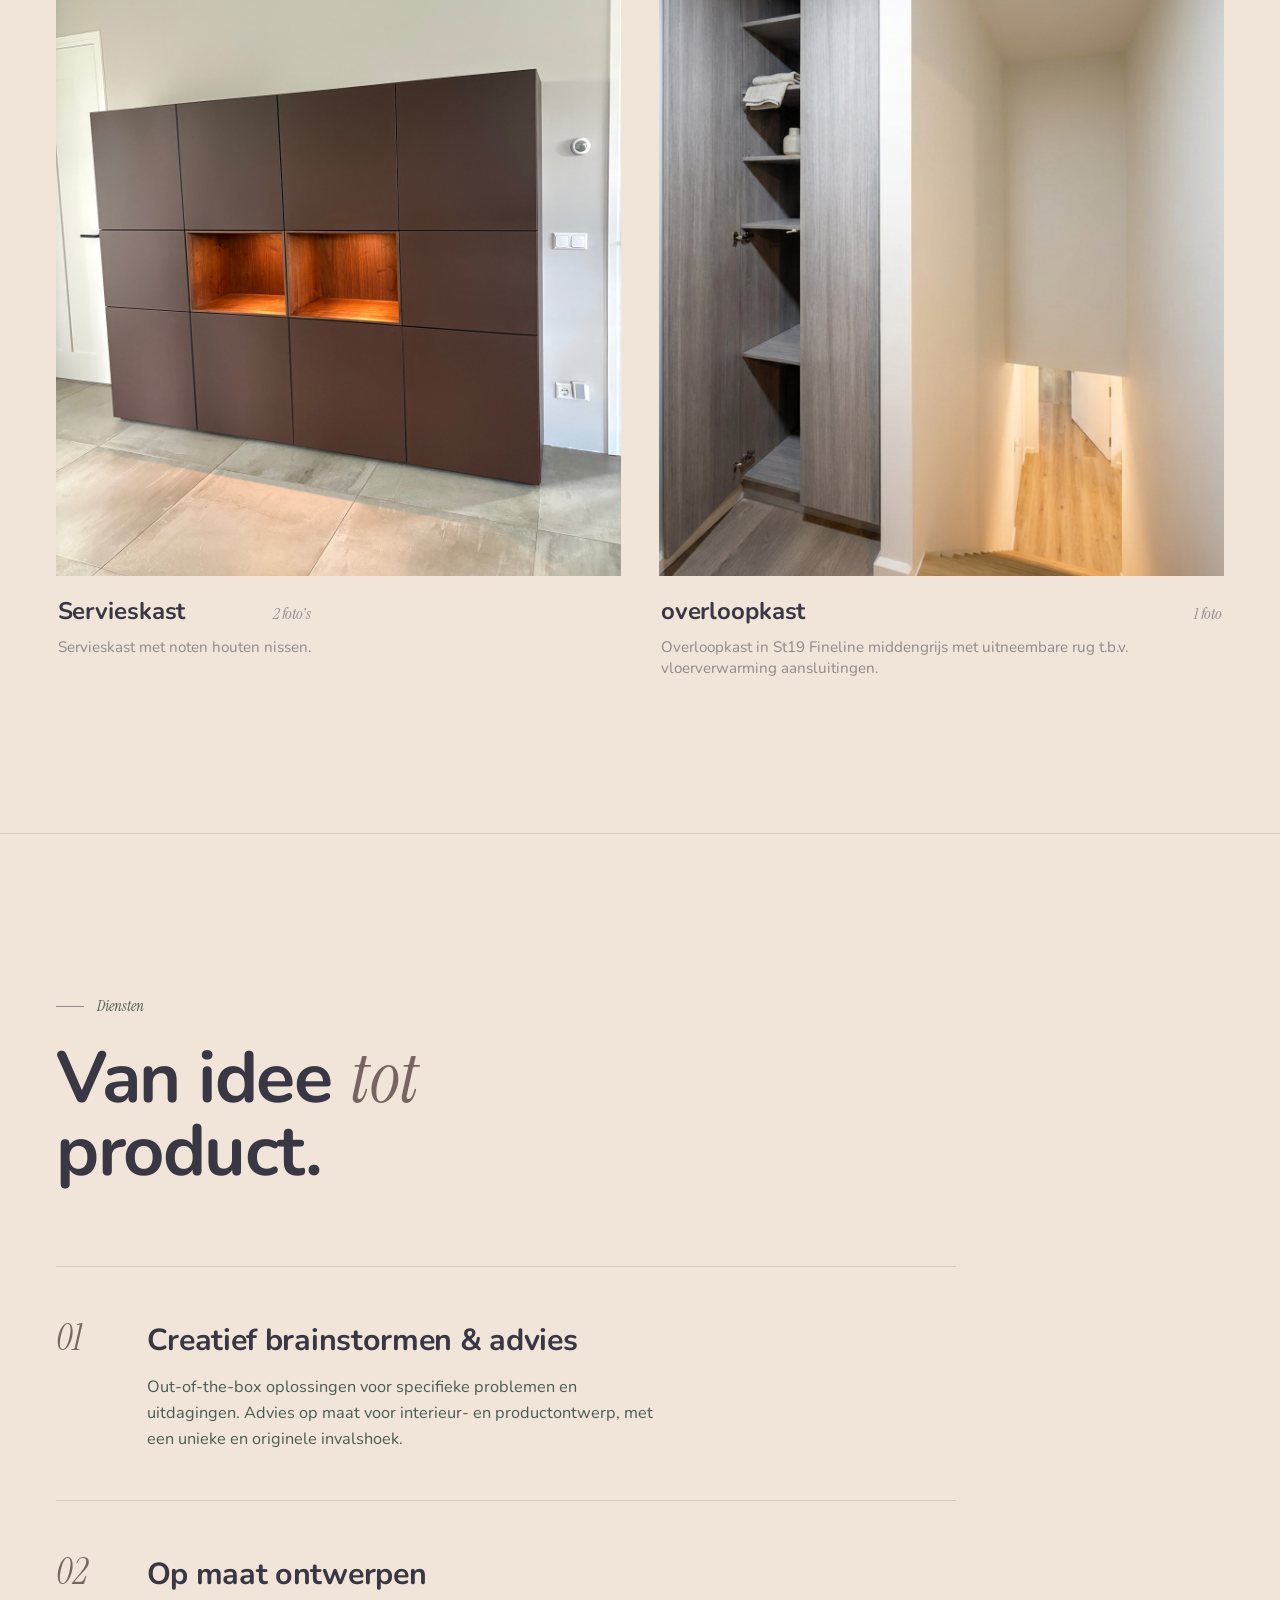
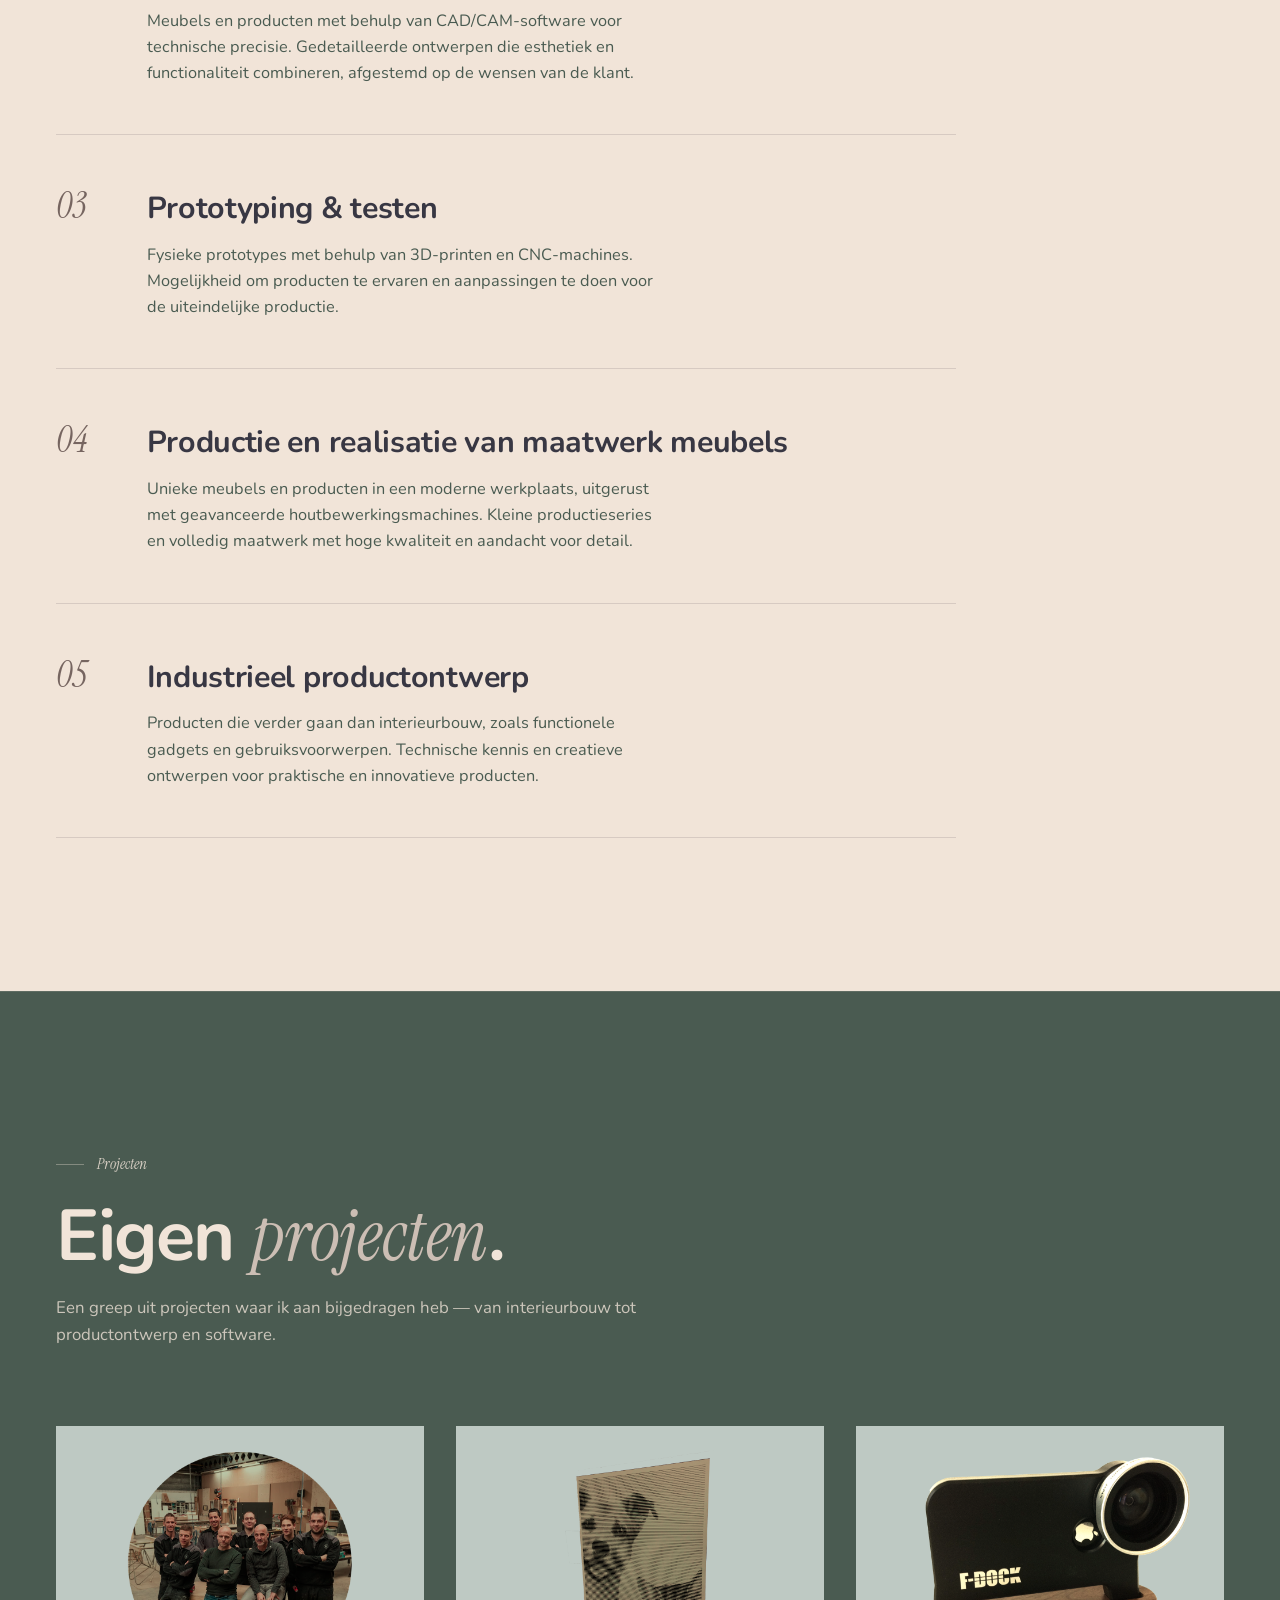
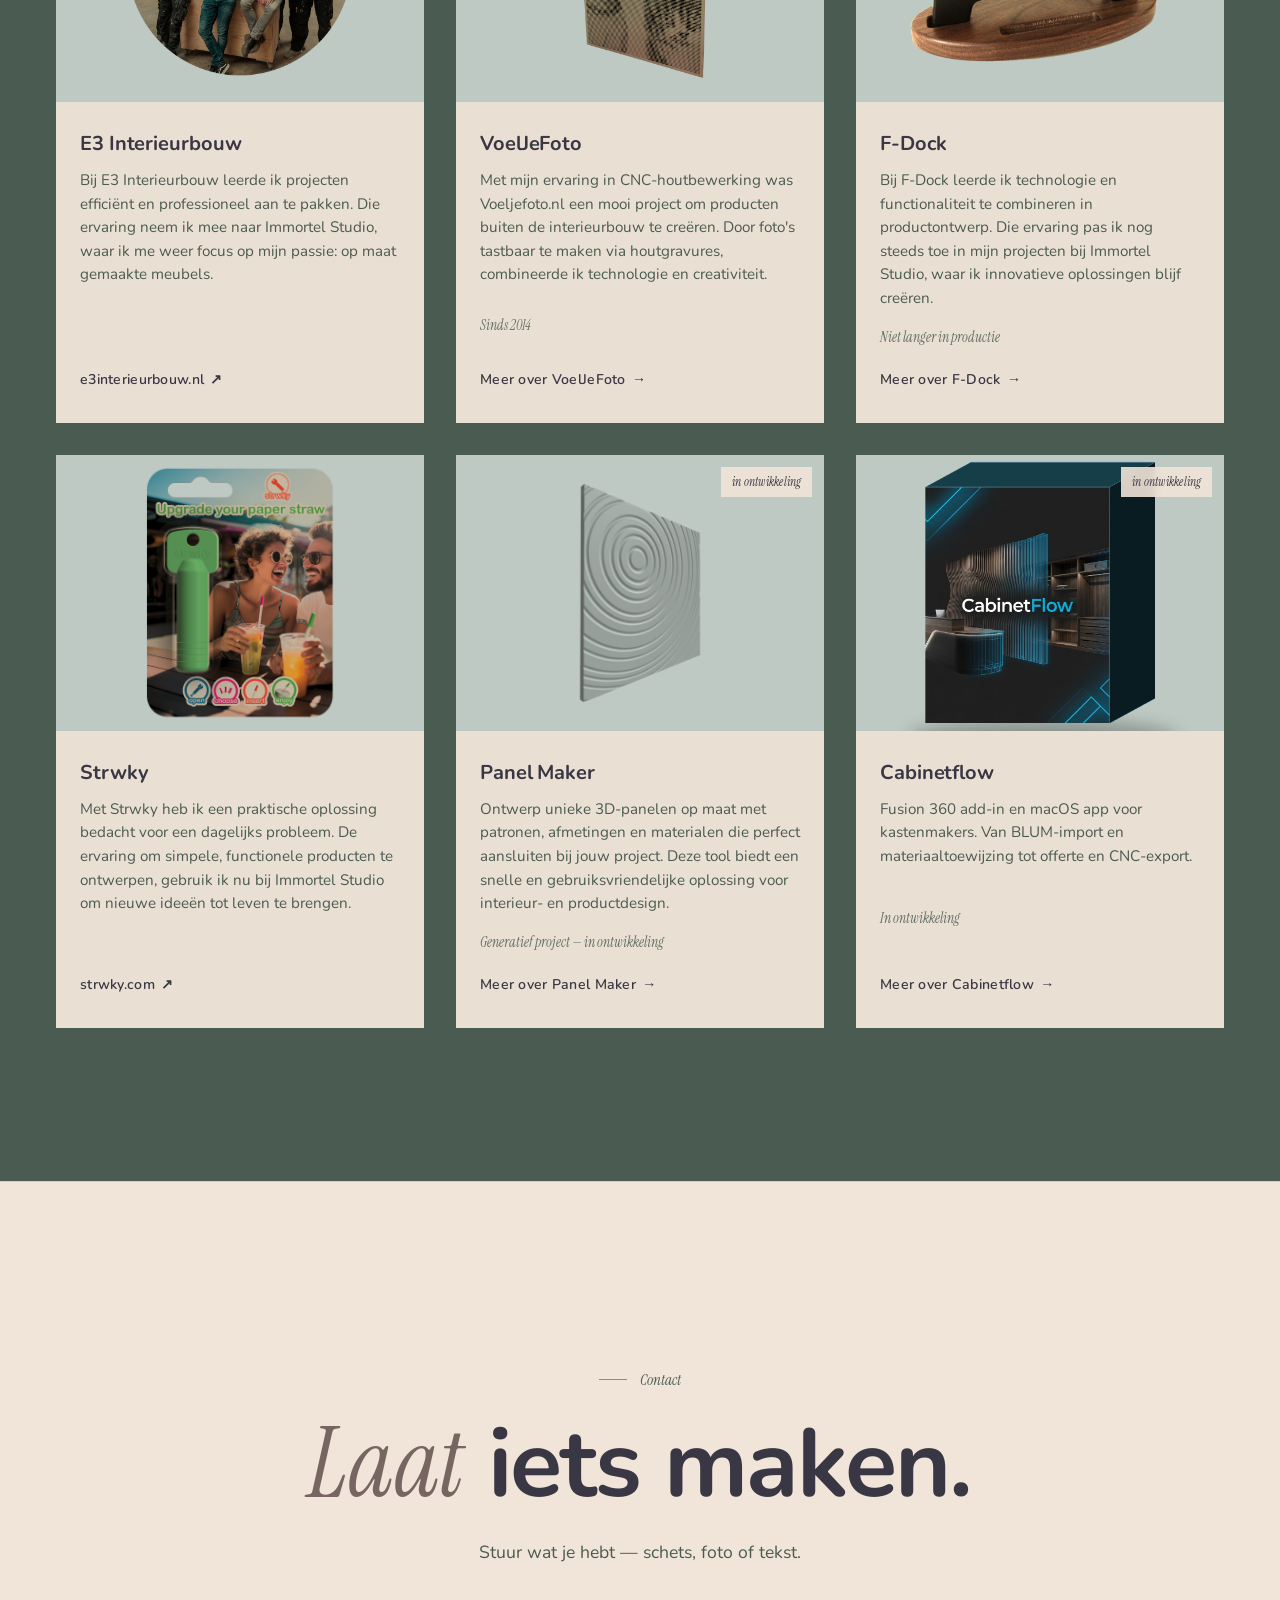
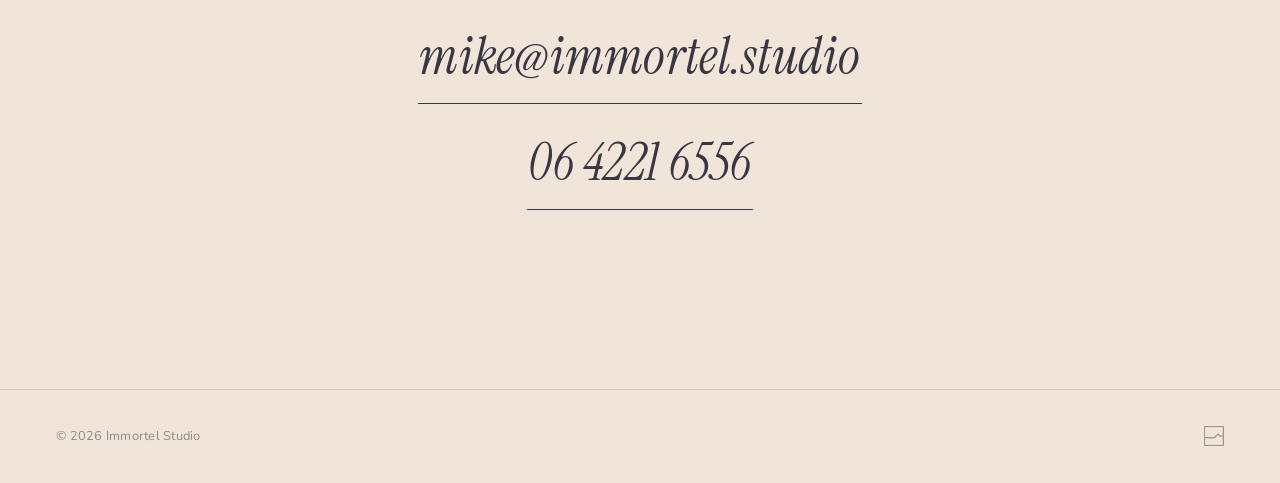
==== commit 62783bbb: "Add phone number to contact section" ====
--- a/index.html
+++ b/index.html
@@ -220,6 +220,7 @@
       <p class="contact__intro">Stuur wat je hebt — schets, foto of tekst.</p>
       <div class="contact__row">
         <a class="contact__link" href="mailto:mike@immortel.studio">mike@immortel.studio</a>
+        <a class="contact__link" href="tel:+31642216556">06 4221 6556</a>
       </div>
     </div>
   </section>
--- a/style.css
+++ b/style.css
@@ -1001,6 +1001,12 @@
   font-size: 1.1rem;
   line-height: 1.6;
 }
+.contact__row {
+  display: flex;
+  flex-direction: column;
+  align-items: center;
+  gap: 1rem;
+}
 .contact__link {
   display: inline-block;
   font-family: var(--font-accent);
@@ -1060,7 +1066,7 @@
   position: absolute;
   inset: 0;
   overflow: hidden;
-  touch-action: pan-y; /* horizontal swipe is handled in JS */
+  touch-action: none; /* swipe + pinch-zoom are handled in JS */
 }
 .lightbox__track {
   display: flex;
@@ -1083,6 +1089,7 @@
   object-fit: contain;
   -webkit-user-drag: none;
   user-select: none;
+  transform-origin: center center; /* zoom pivots on the image centre */
 }
 .lightbox__close,
 .lightbox__prev,
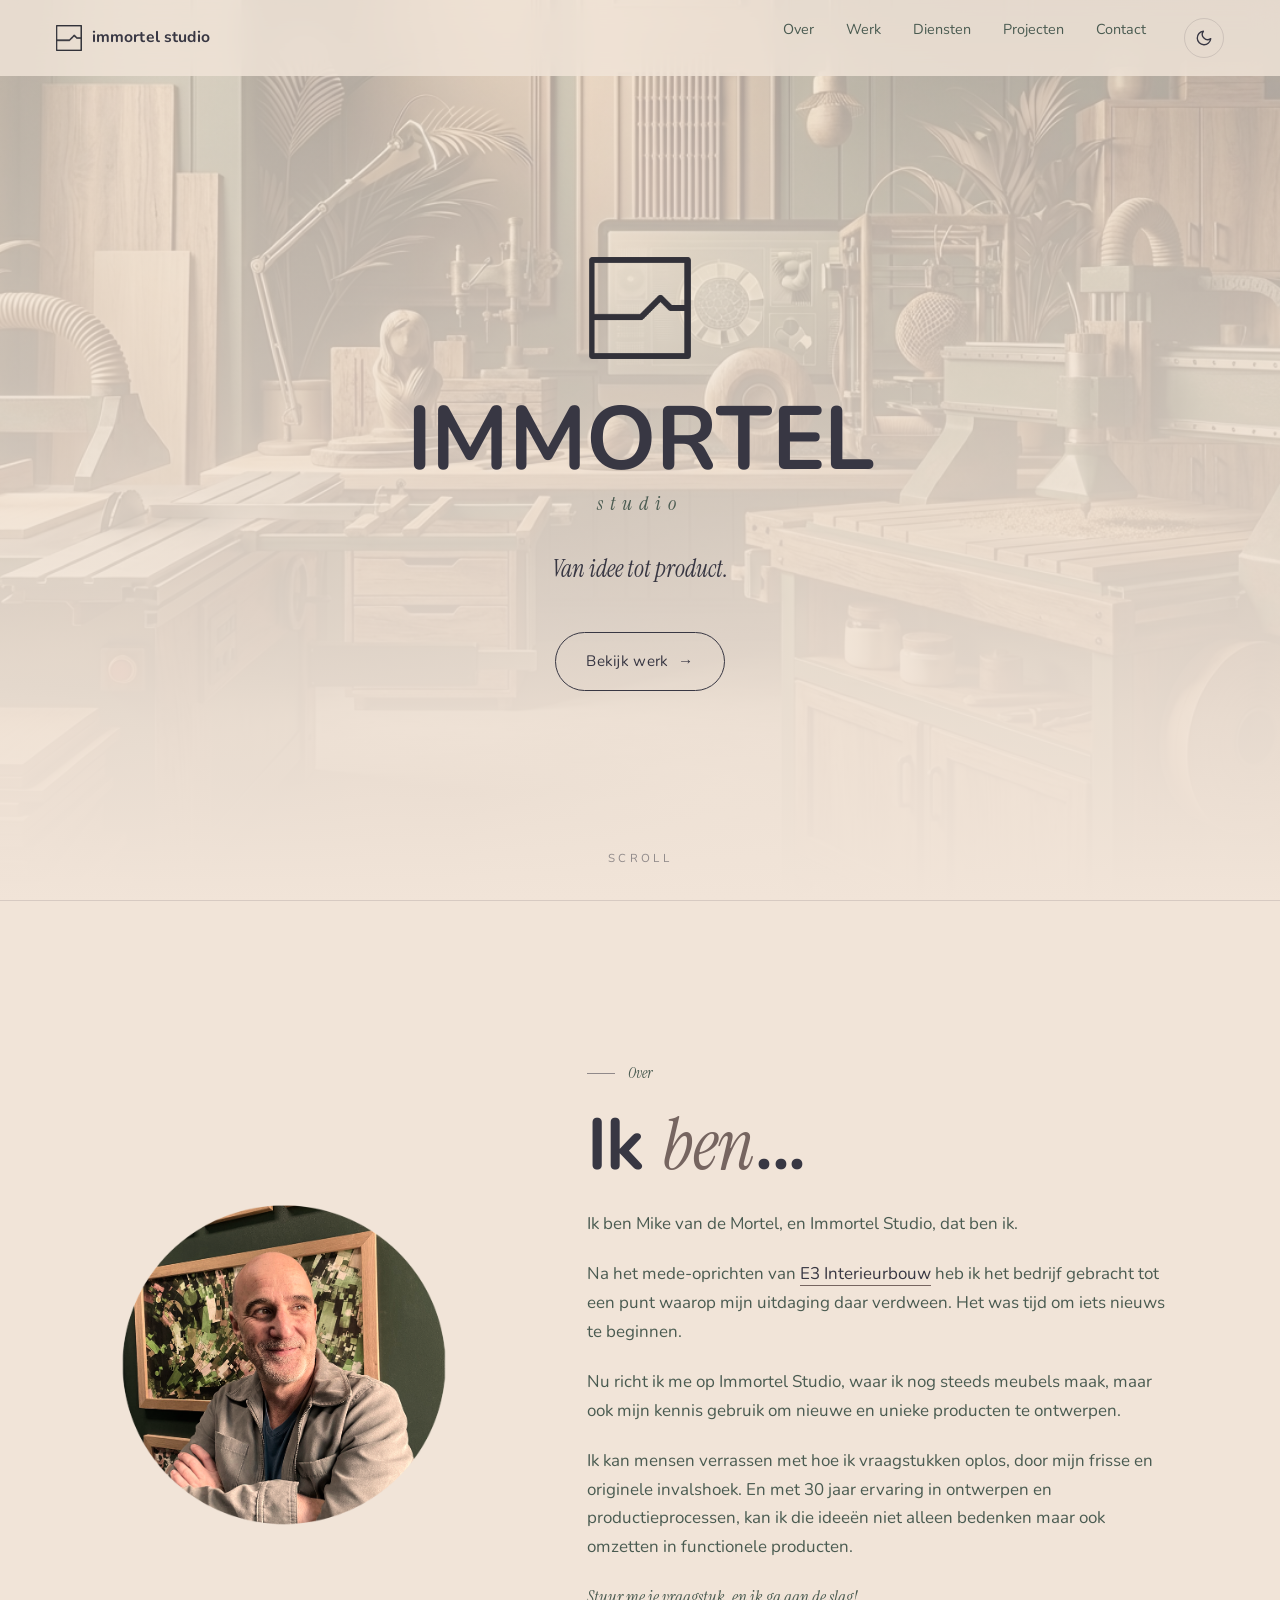
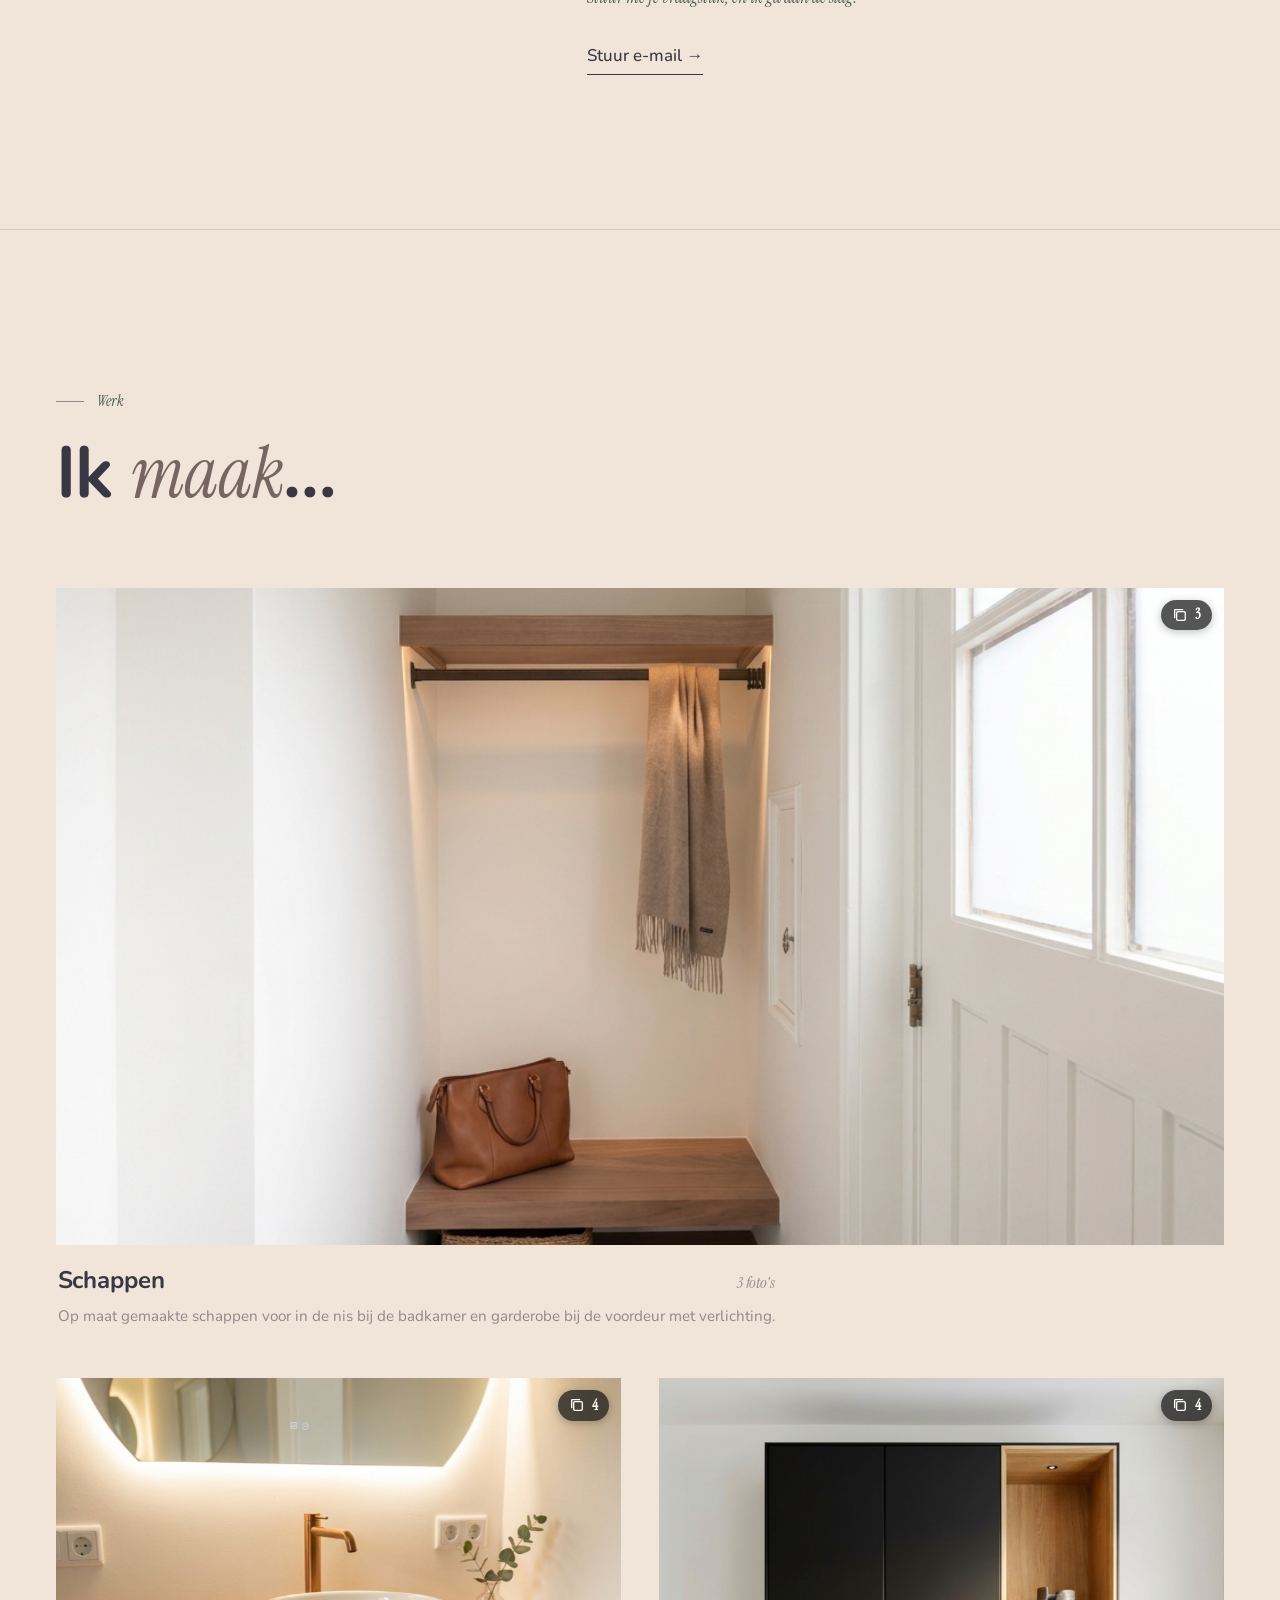
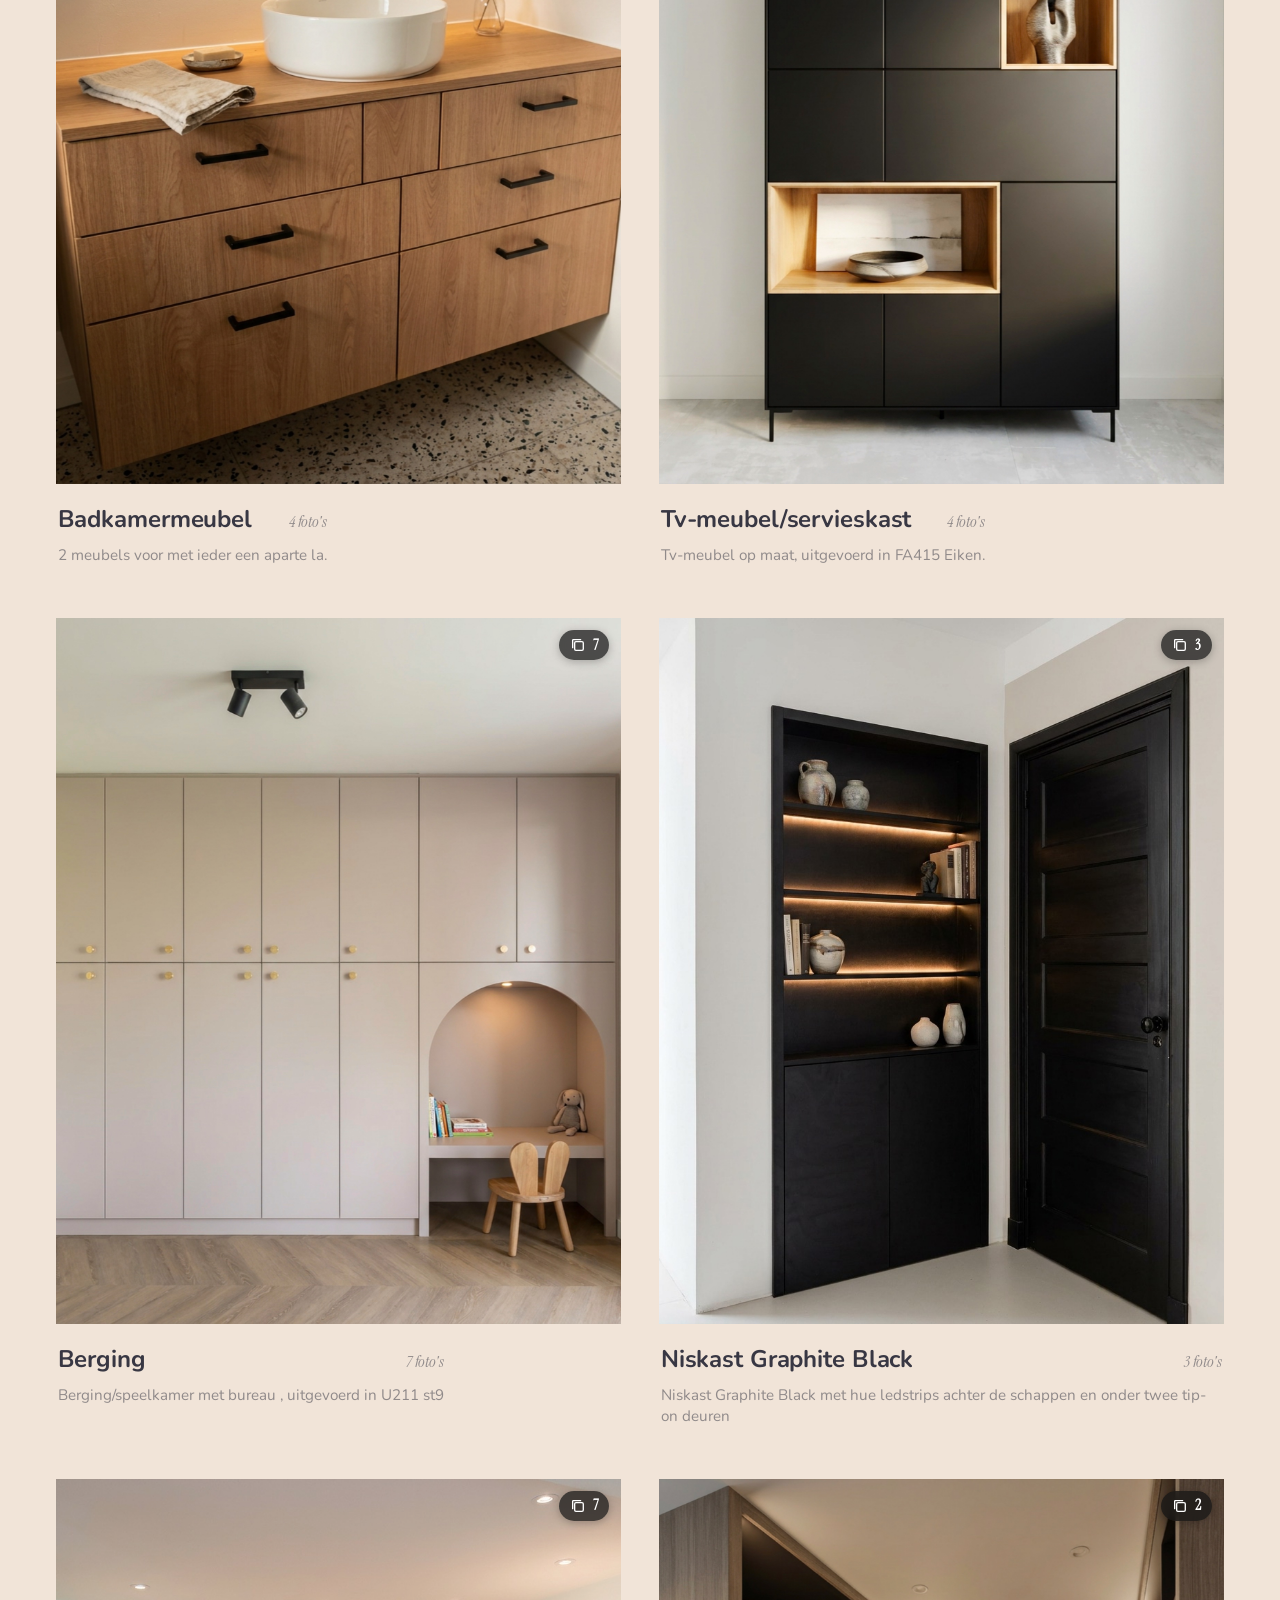
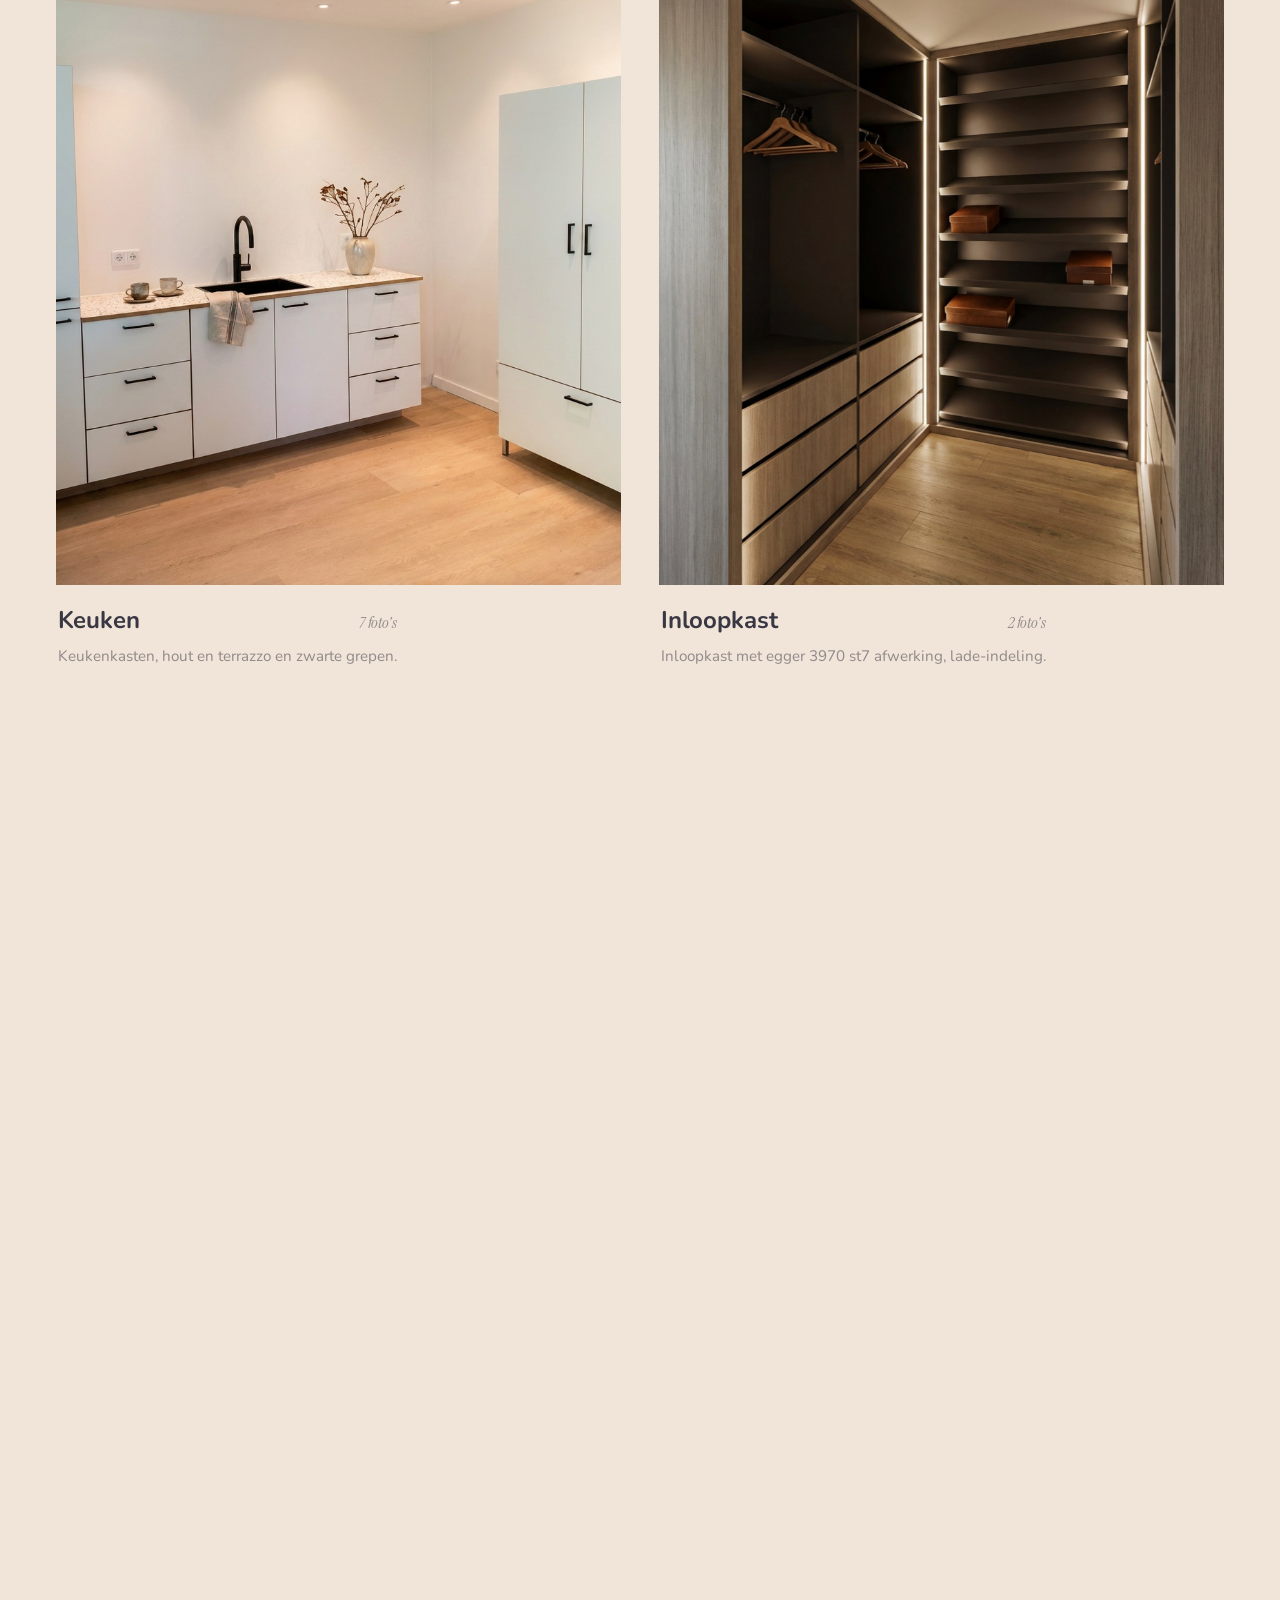
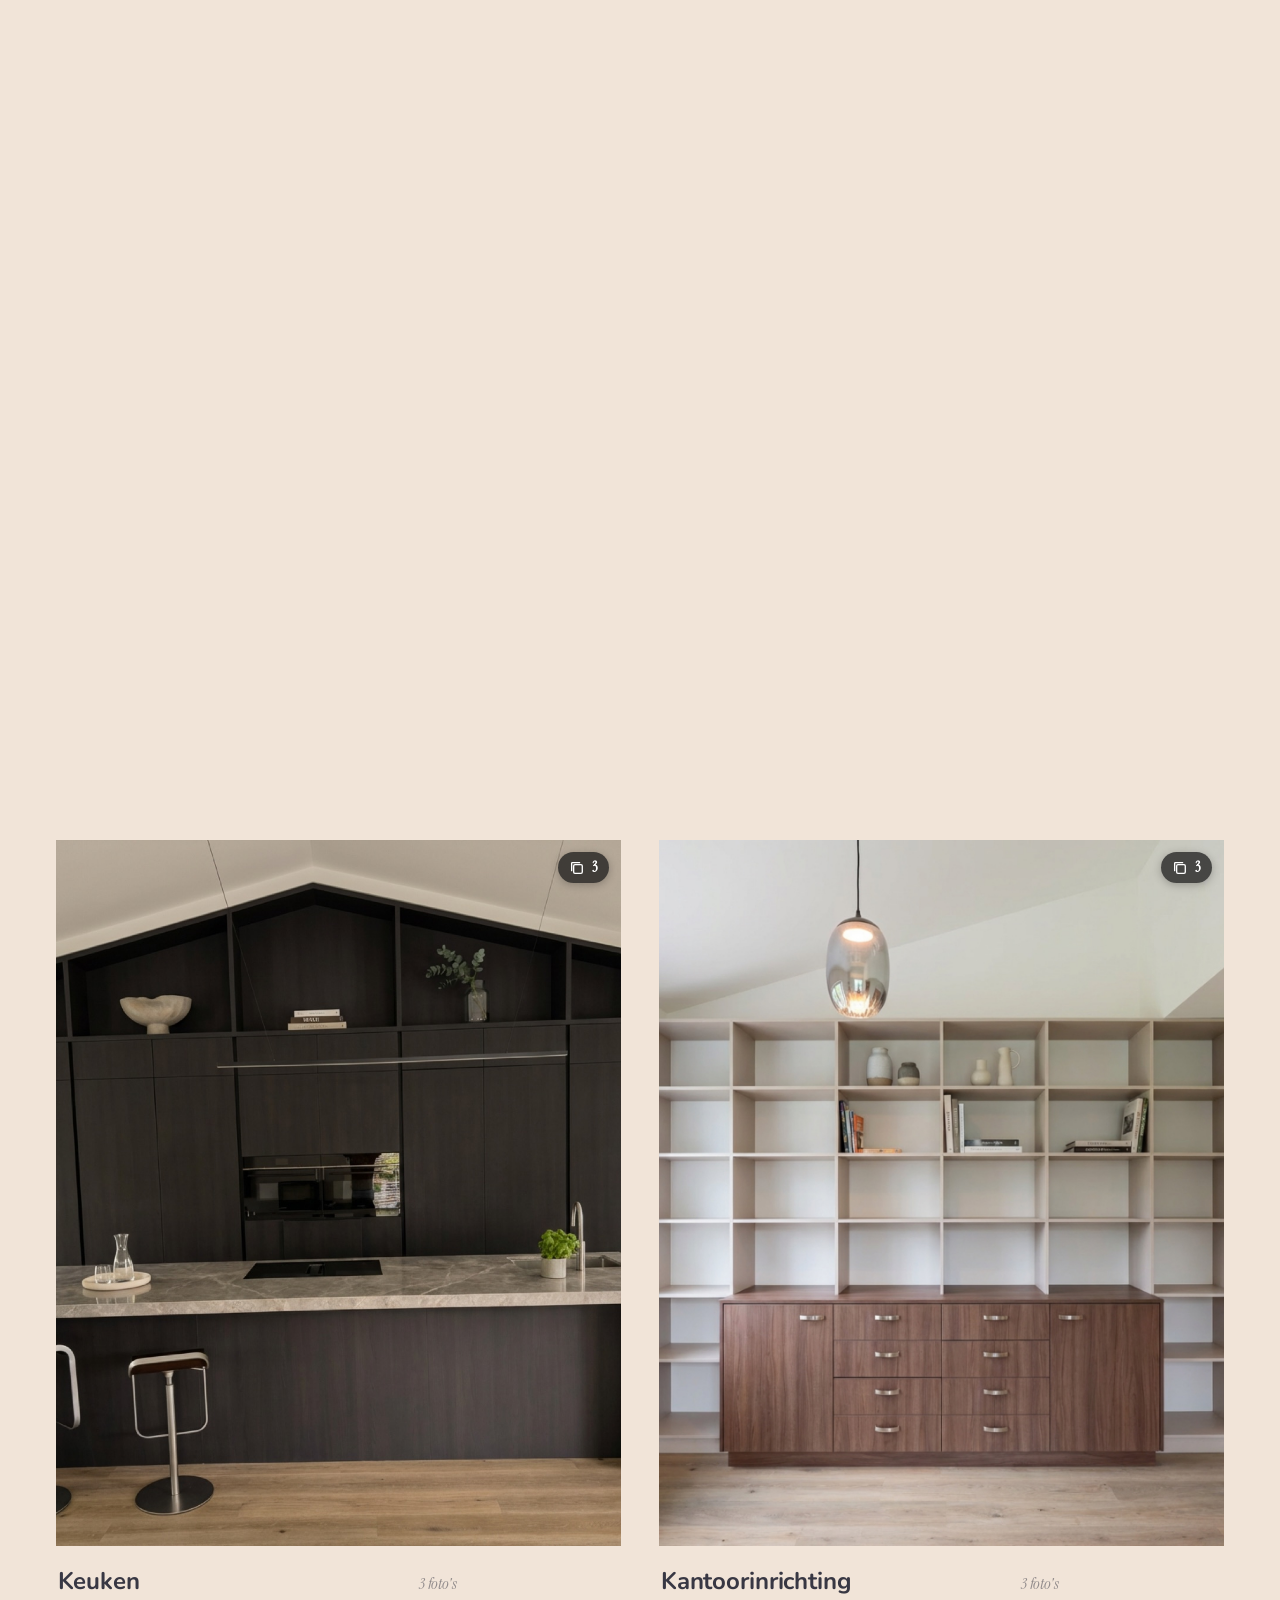
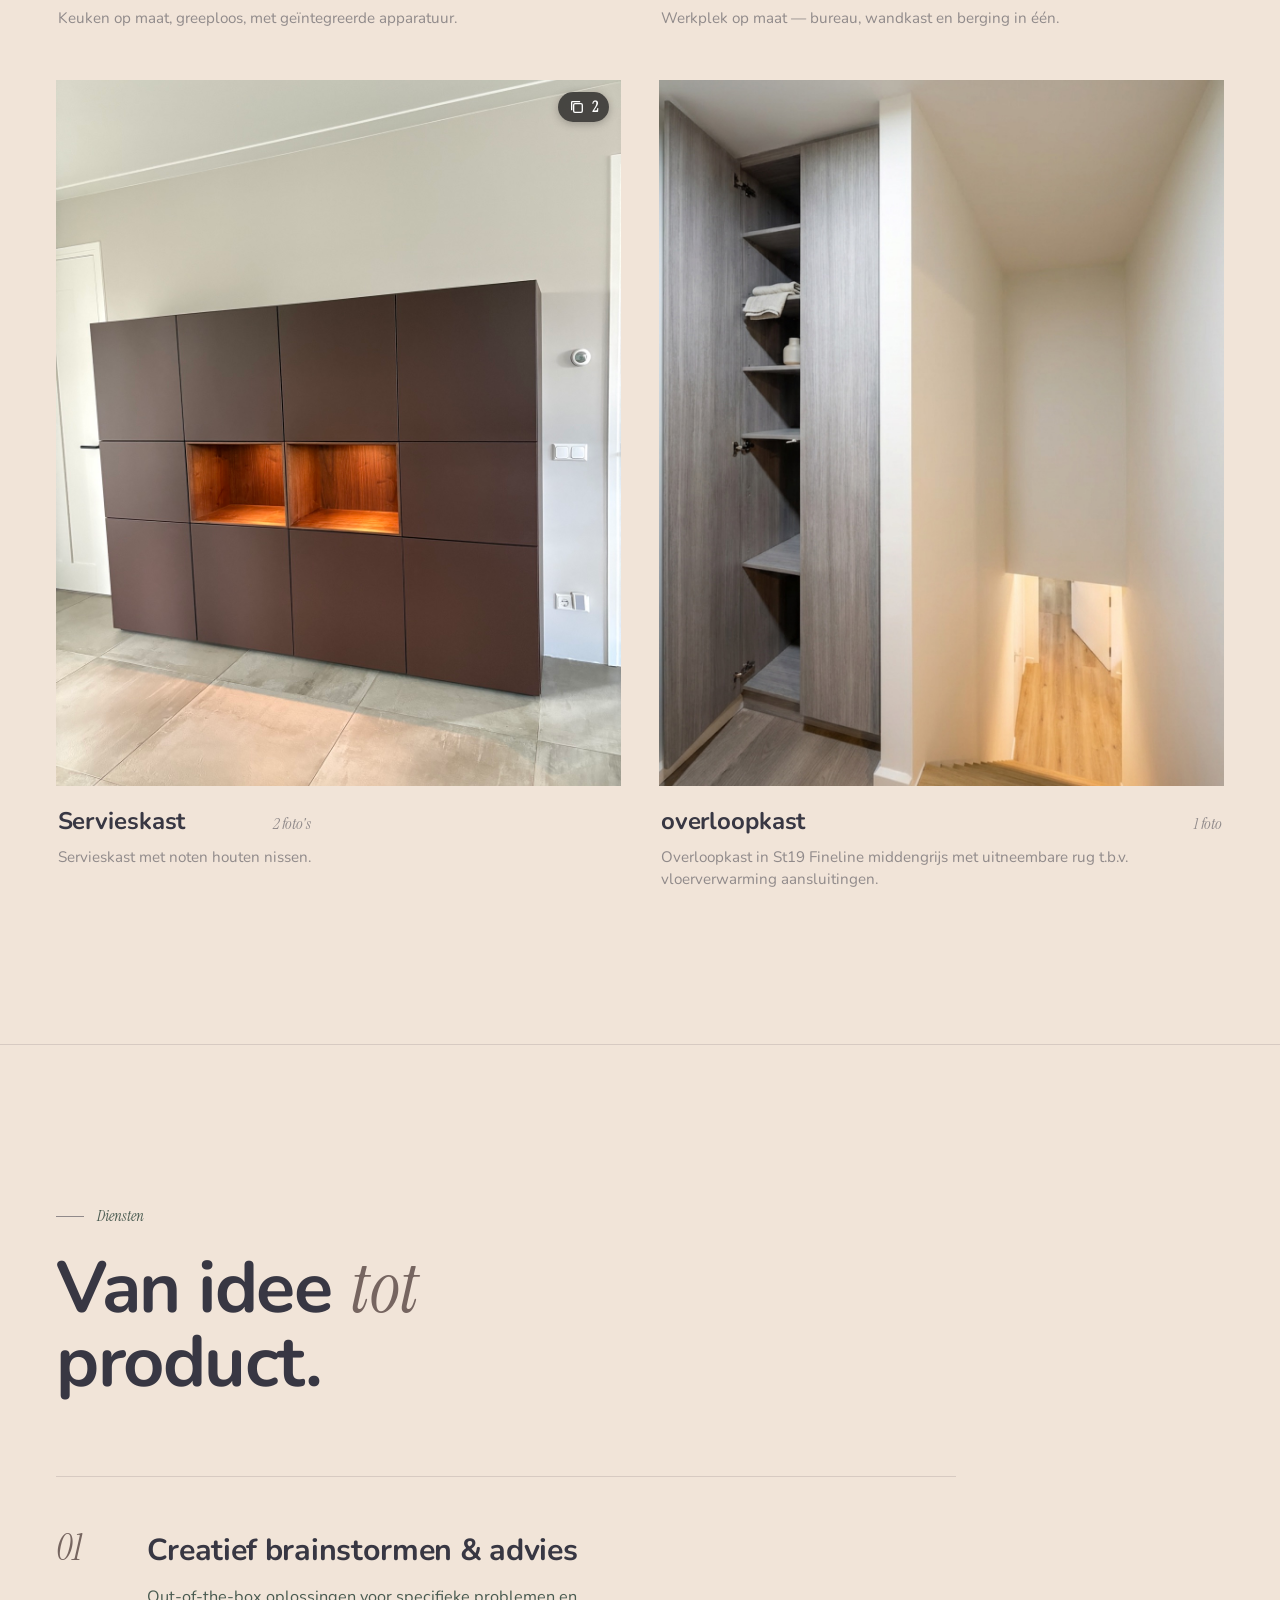
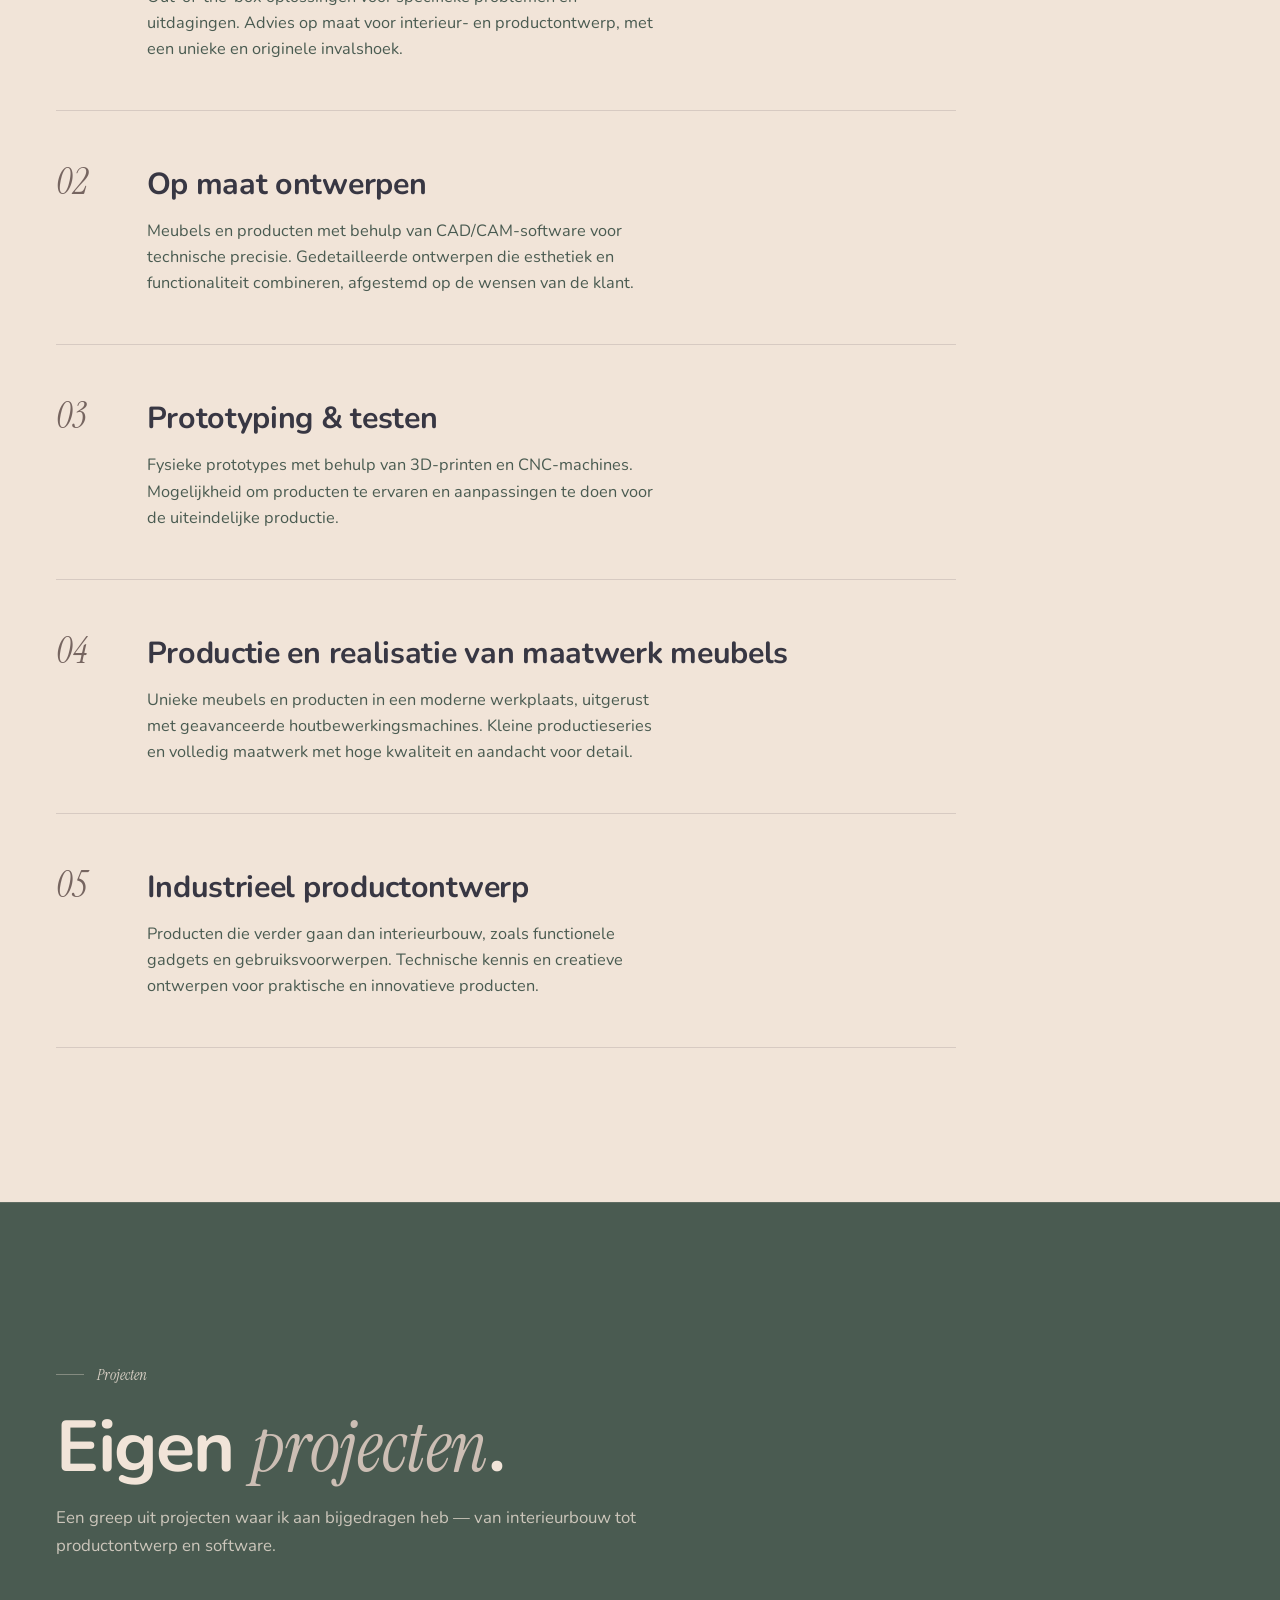
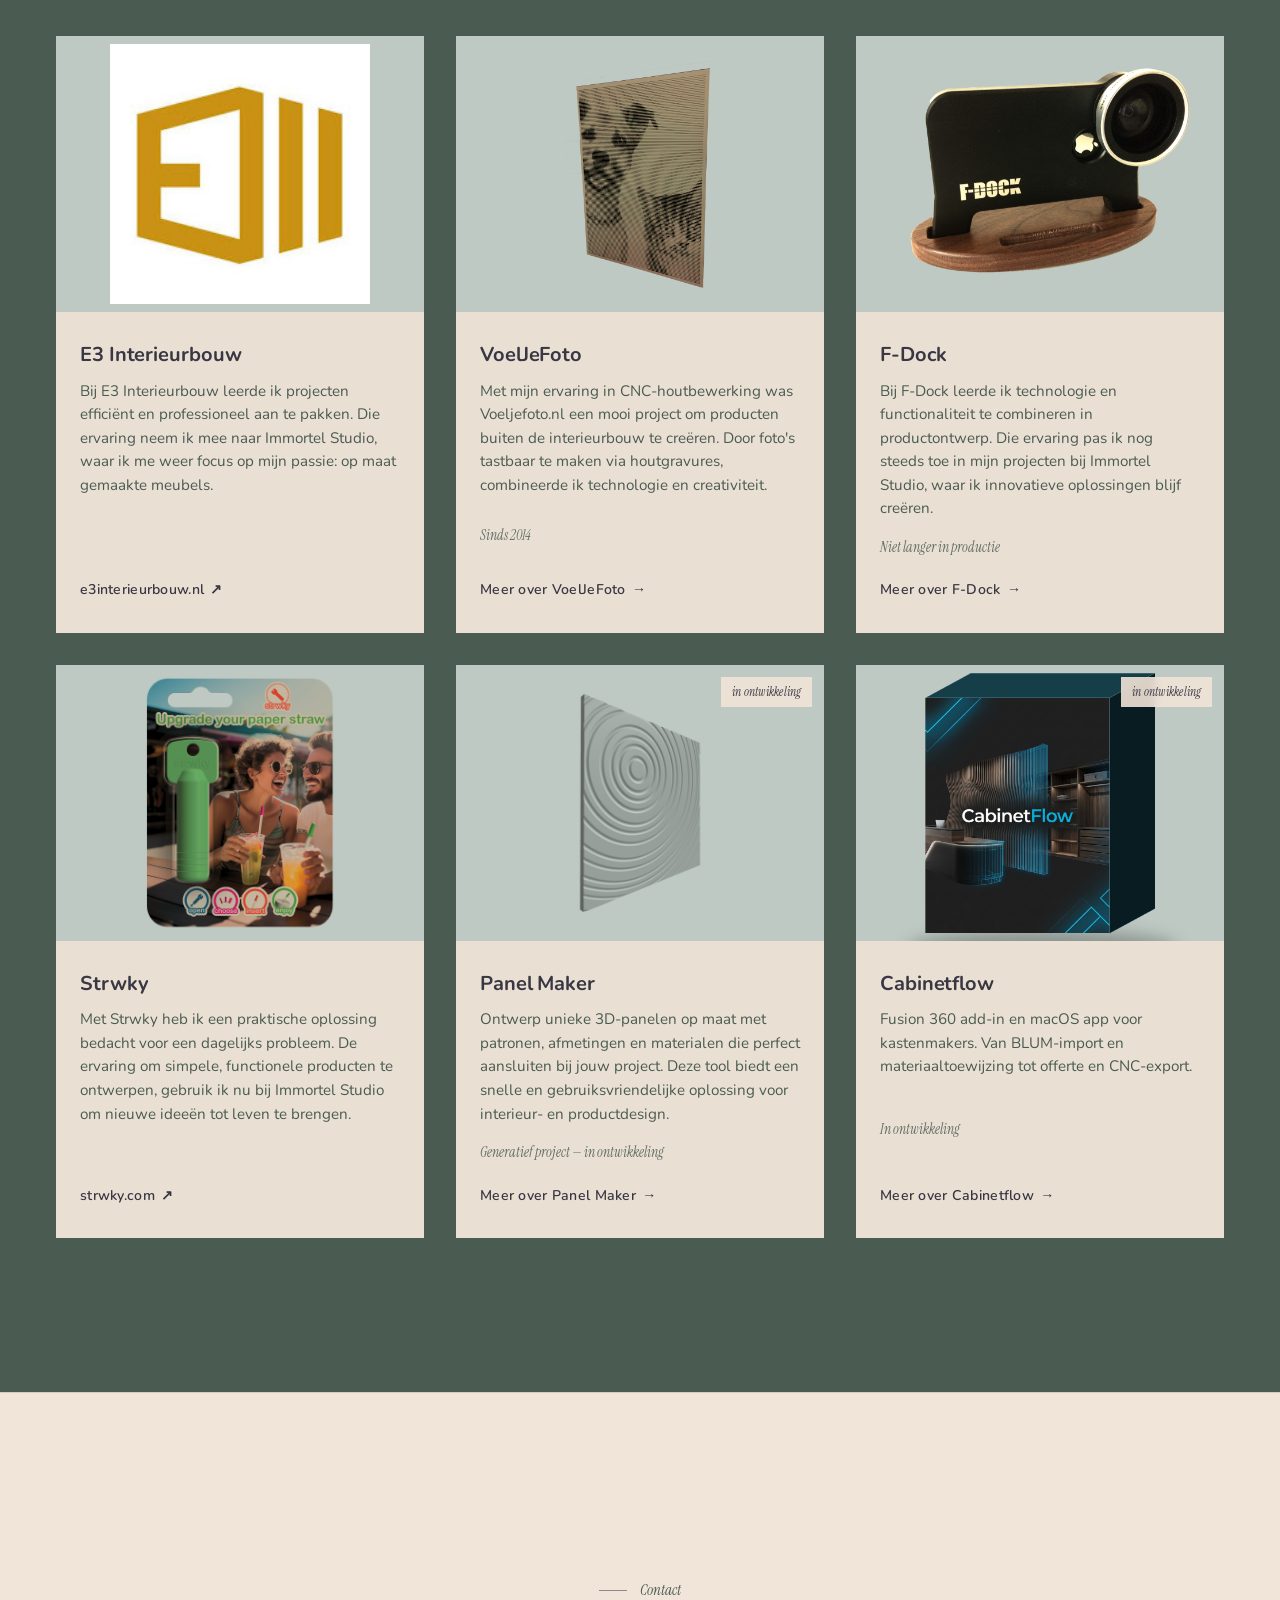
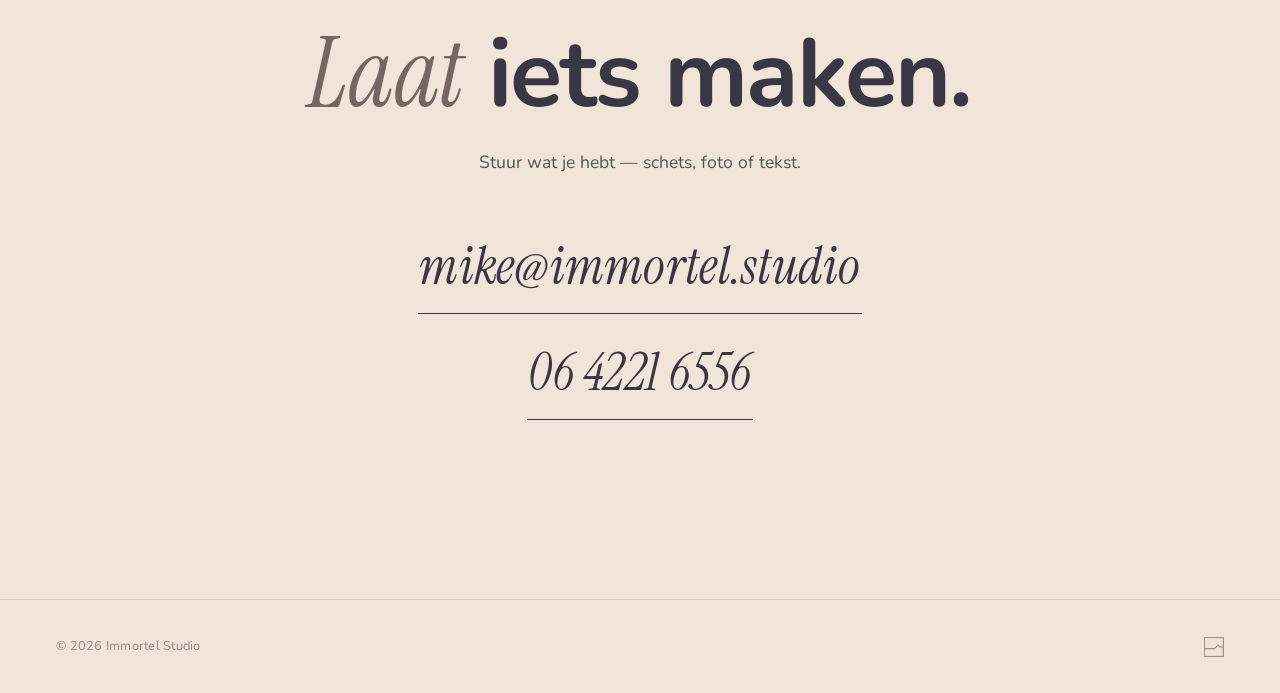
==== commit 9ec37f90: "Update E3 project card" ====
--- a/index.html
+++ b/index.html
@@ -81,7 +81,7 @@
         <h2 class="h2 h2--display">Ik <em>ben</em>...</h2>
         <div class="prose">
           <p>Ik ben Mike van de Mortel, en Immortel Studio, dat ben ik.</p>
-          <p>Na het mede-oprichten en grootmaken van <a href="#lab">E3 Interieurbouw</a> voelde ik dat mijn werk daar klaar was. Het was tijd om iets nieuws te beginnen.</p>
+          <p>Na het mede-oprichten van <a href="#lab">E3 Interieurbouw</a> heb ik het bedrijf gebracht tot een punt waarop mijn uitdaging daar verdween. Het was tijd om iets nieuws te beginnen.</p>
           <p>Nu richt ik me op Immortel Studio, waar ik nog steeds meubels maak, maar ook mijn kennis gebruik om nieuwe en unieke producten te ontwerpen.</p>
           <p>Ik kan mensen verrassen met hoe ik vraagstukken oplos, door mijn frisse en originele invalshoek. En met 30 jaar ervaring in ontwerpen en productieprocessen, kan ik die ideeën niet alleen bedenken maar ook omzetten in functionele producten.</p>
           <p><em>Stuur me je vraagstuk, en ik ga aan de slag!</em></p>
@@ -158,7 +158,7 @@
       </header>
       <div class="lab__grid">
         <a class="lab__card" data-project="e3" href="http://www.e3interieurbouw.nl" target="_blank" rel="noopener">
-          <div class="lab__card__media"><img src="images/lab/e3.jpg" alt="E3 Interieurbouw" loading="lazy"></div>
+          <div class="lab__card__media"><img src="images/lab/e3-logo.jpg" alt="Logo van E3 Interieurbouw" loading="lazy"></div>
           <div class="lab__card__body">
             <h3>E3 Interieurbouw</h3>
             <p>Bij E3 Interieurbouw leerde ik projecten efficiënt en professioneel aan te pakken. Die ervaring neem ik mee naar Immortel Studio, waar ik me weer focus op mijn passie: op maat gemaakte meubels.</p>
--- a/style.css
+++ b/style.css
@@ -903,12 +903,14 @@
 }
 .lab__card:hover .lab__card__media img { transform: scale(1.05); }
 
-/* Strwky + Panel Maker packshots zijn taller than 4:3 — contain ze zodat ze heel blijven.
+/* E3, Strwky + Panel Maker packshots zijn taller than 4:3 — contain ze zodat ze heel blijven.
    Achtergrond blijft de standaard light-green van .lab__card__media. */
+[data-project="e3"] .lab__card__media,
 [data-project="strwky"] .lab__card__media,
 [data-project="panelmaker"] .lab__card__media {
   padding: .5rem;
 }
+[data-project="e3"] .lab__card__media img,
 [data-project="strwky"] .lab__card__media img,
 [data-project="panelmaker"] .lab__card__media img {
   object-fit: contain;
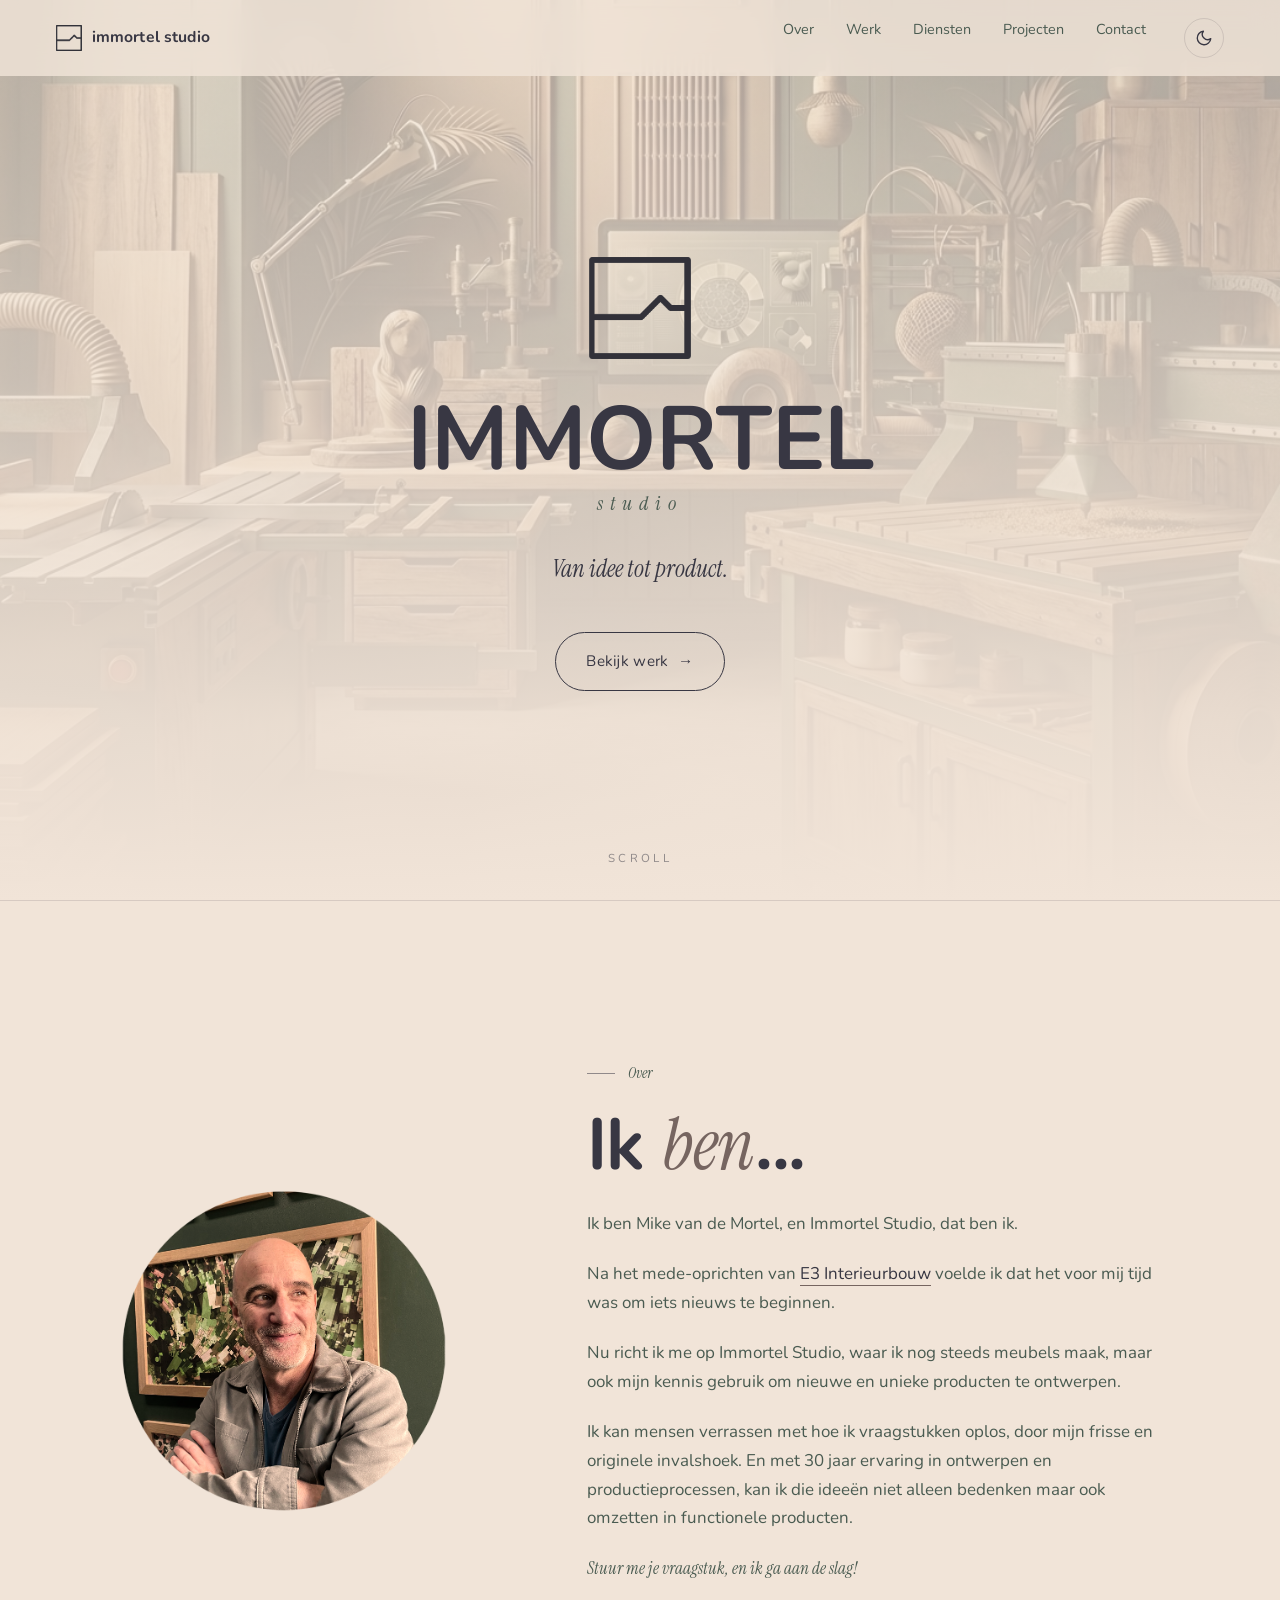
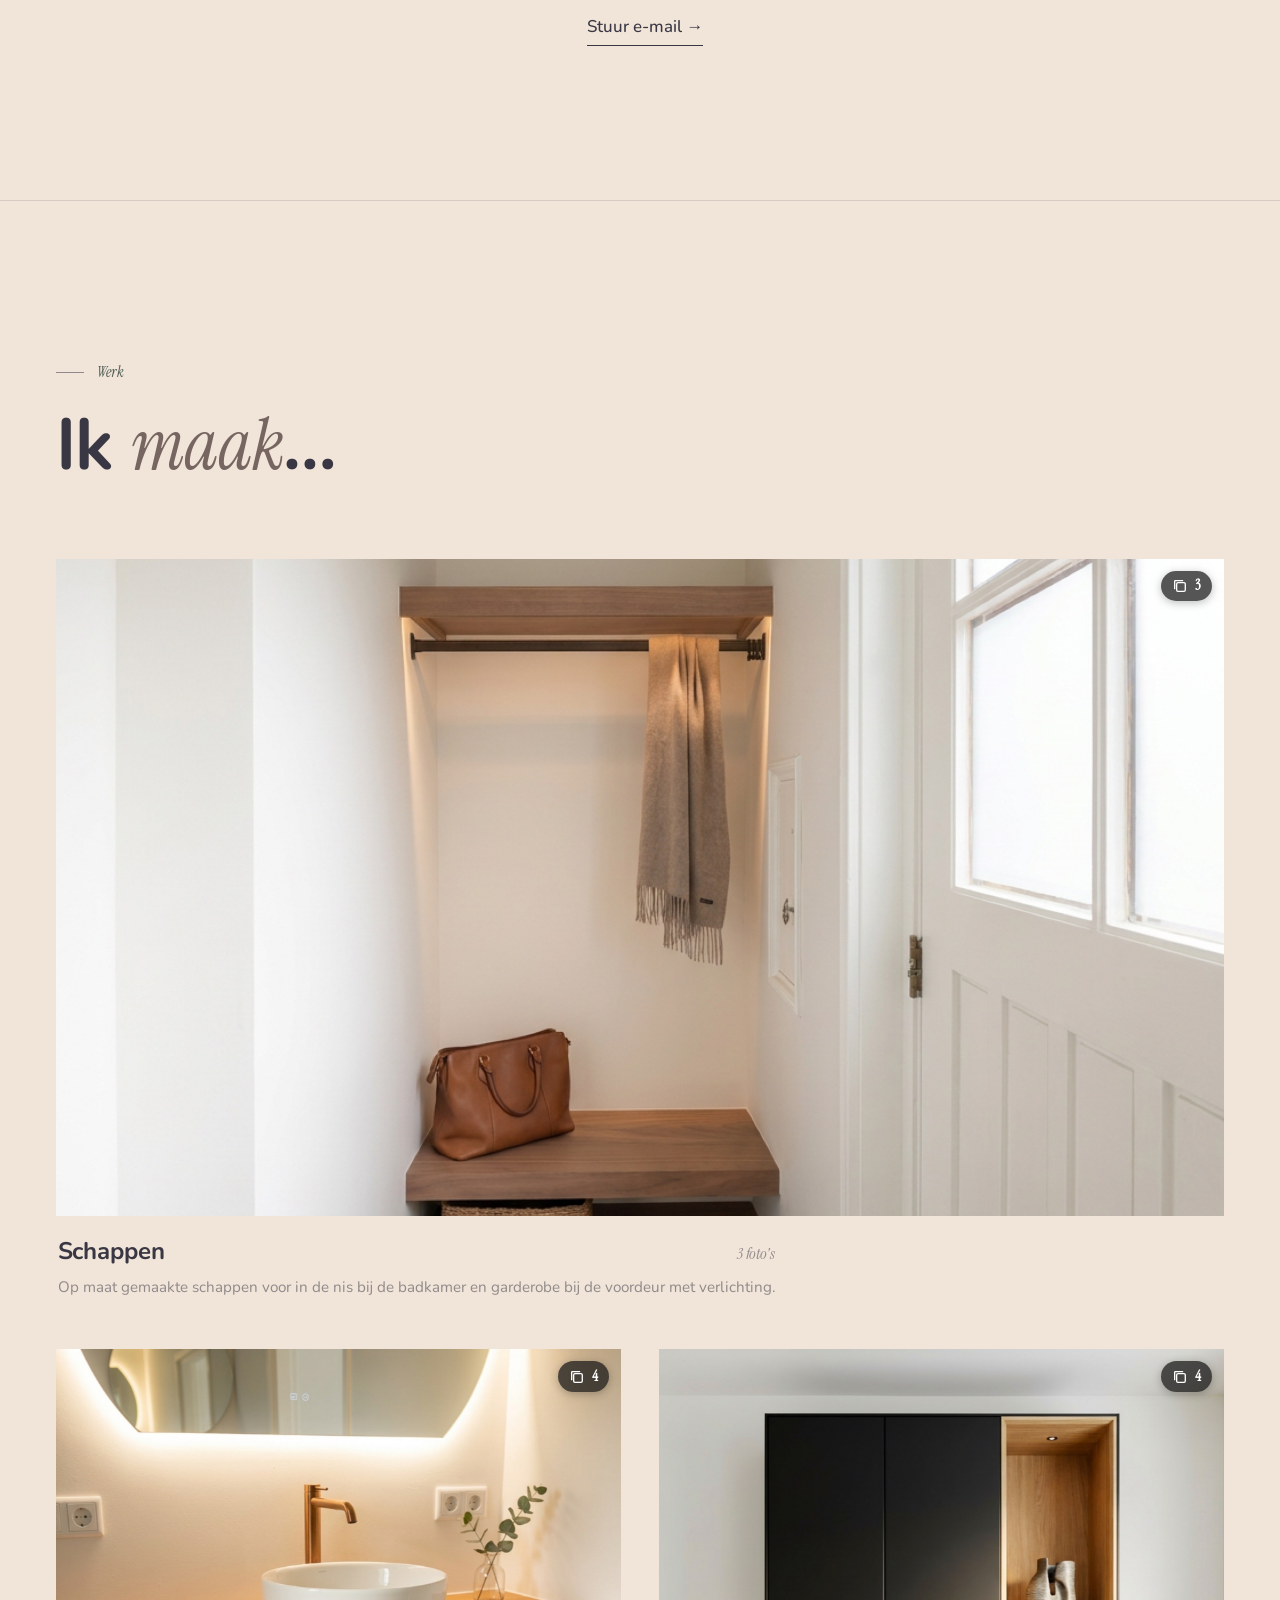
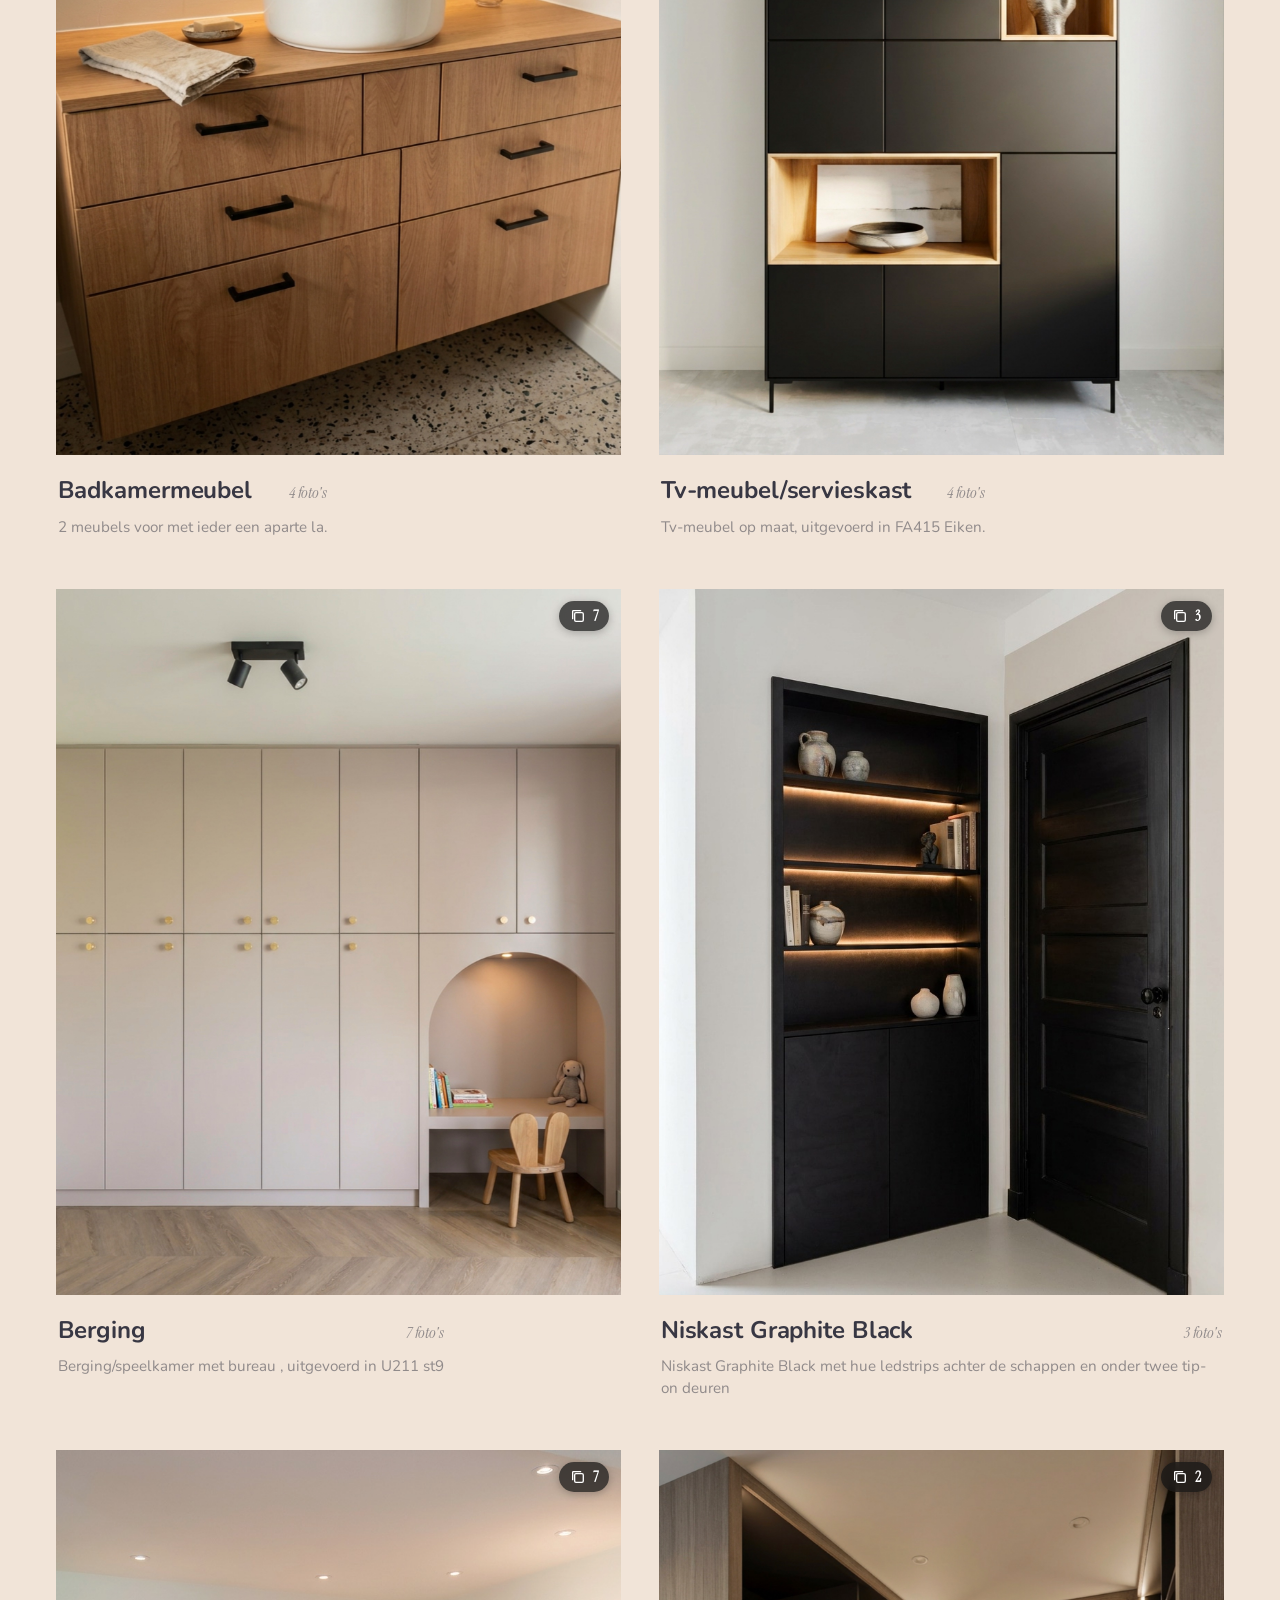
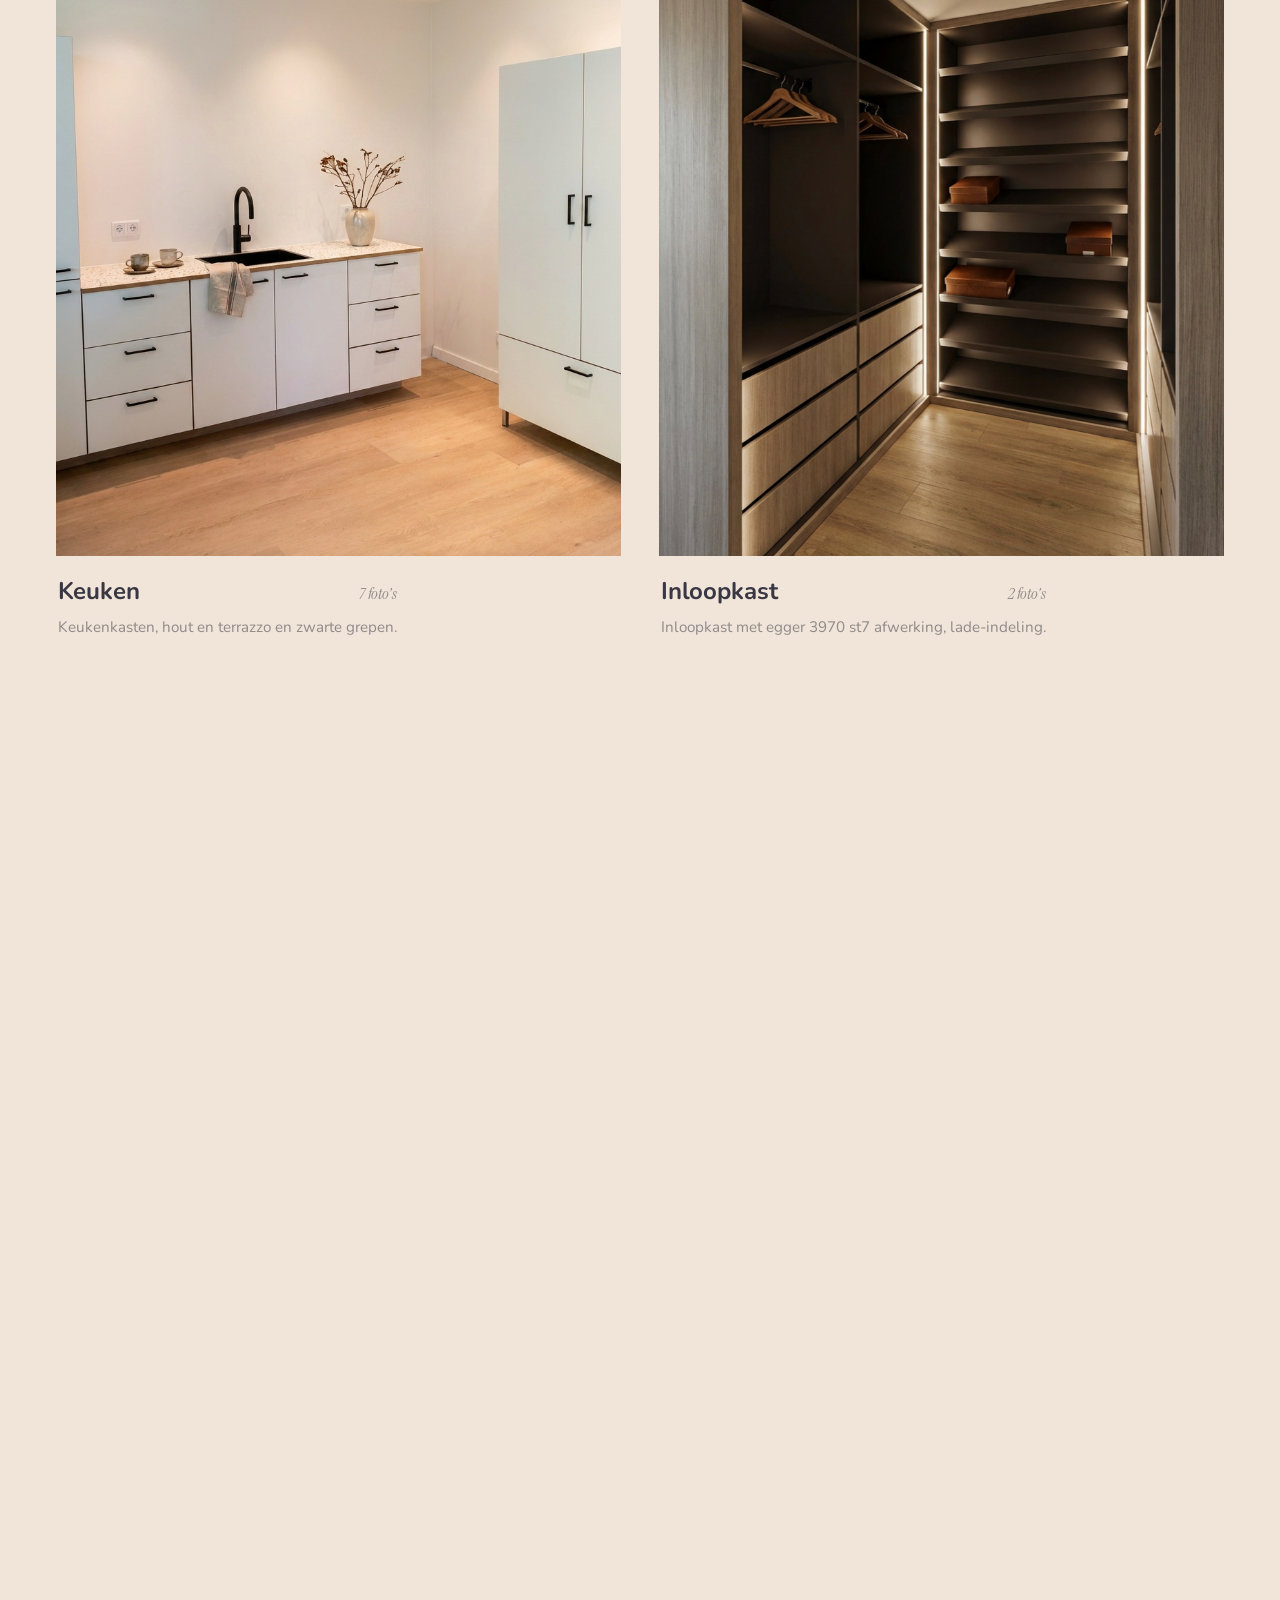
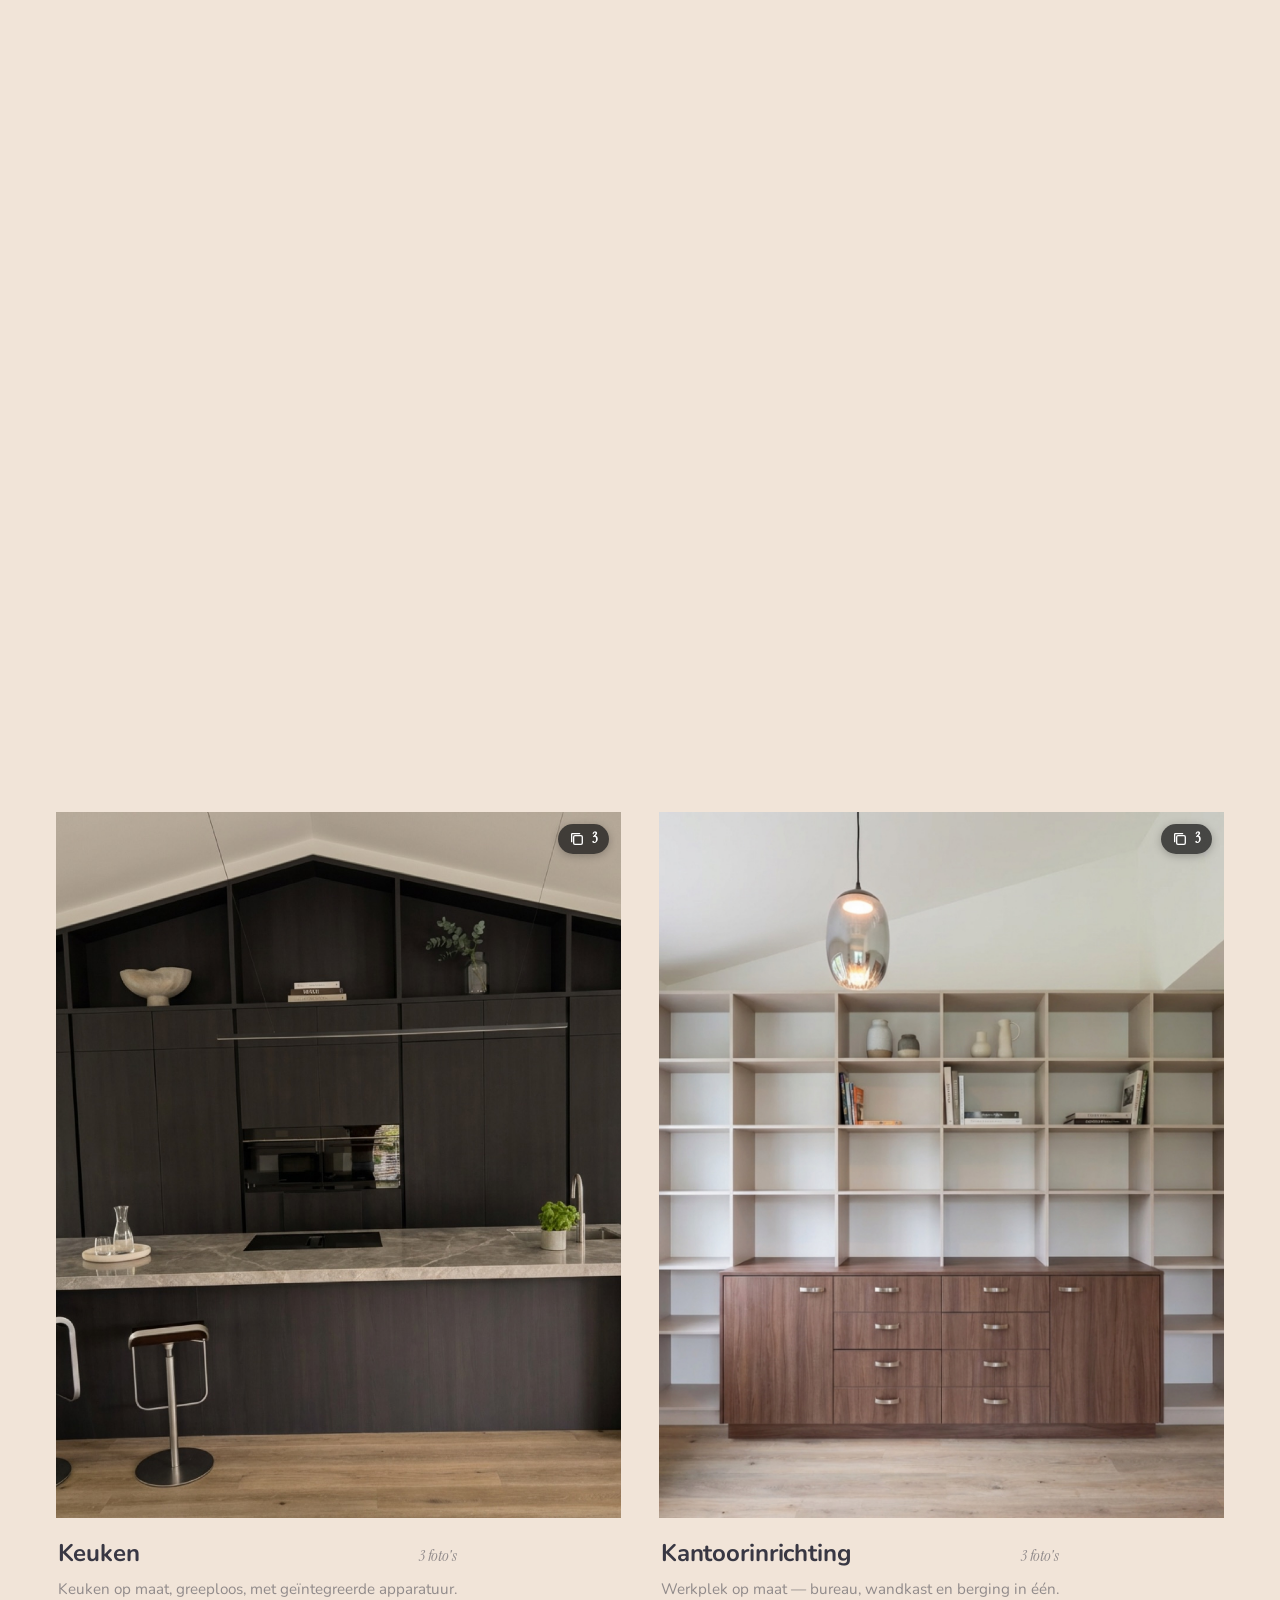
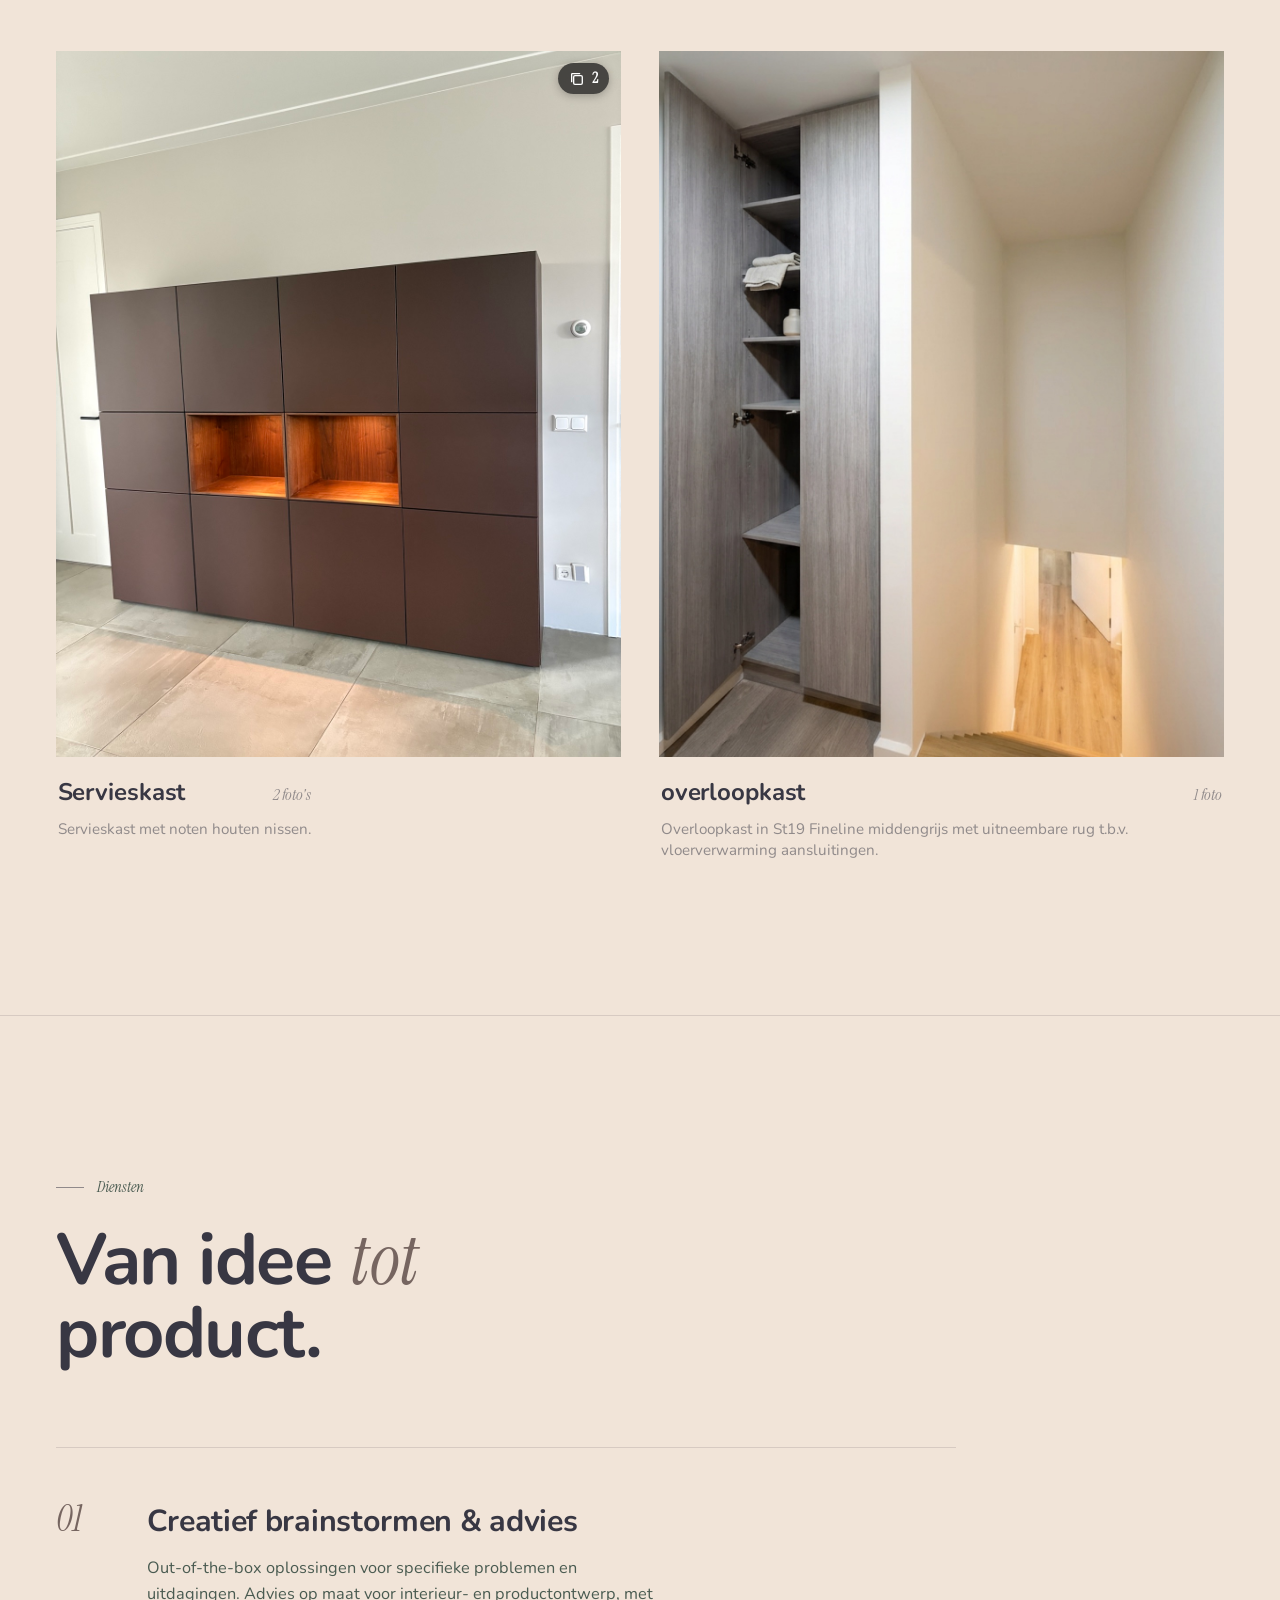
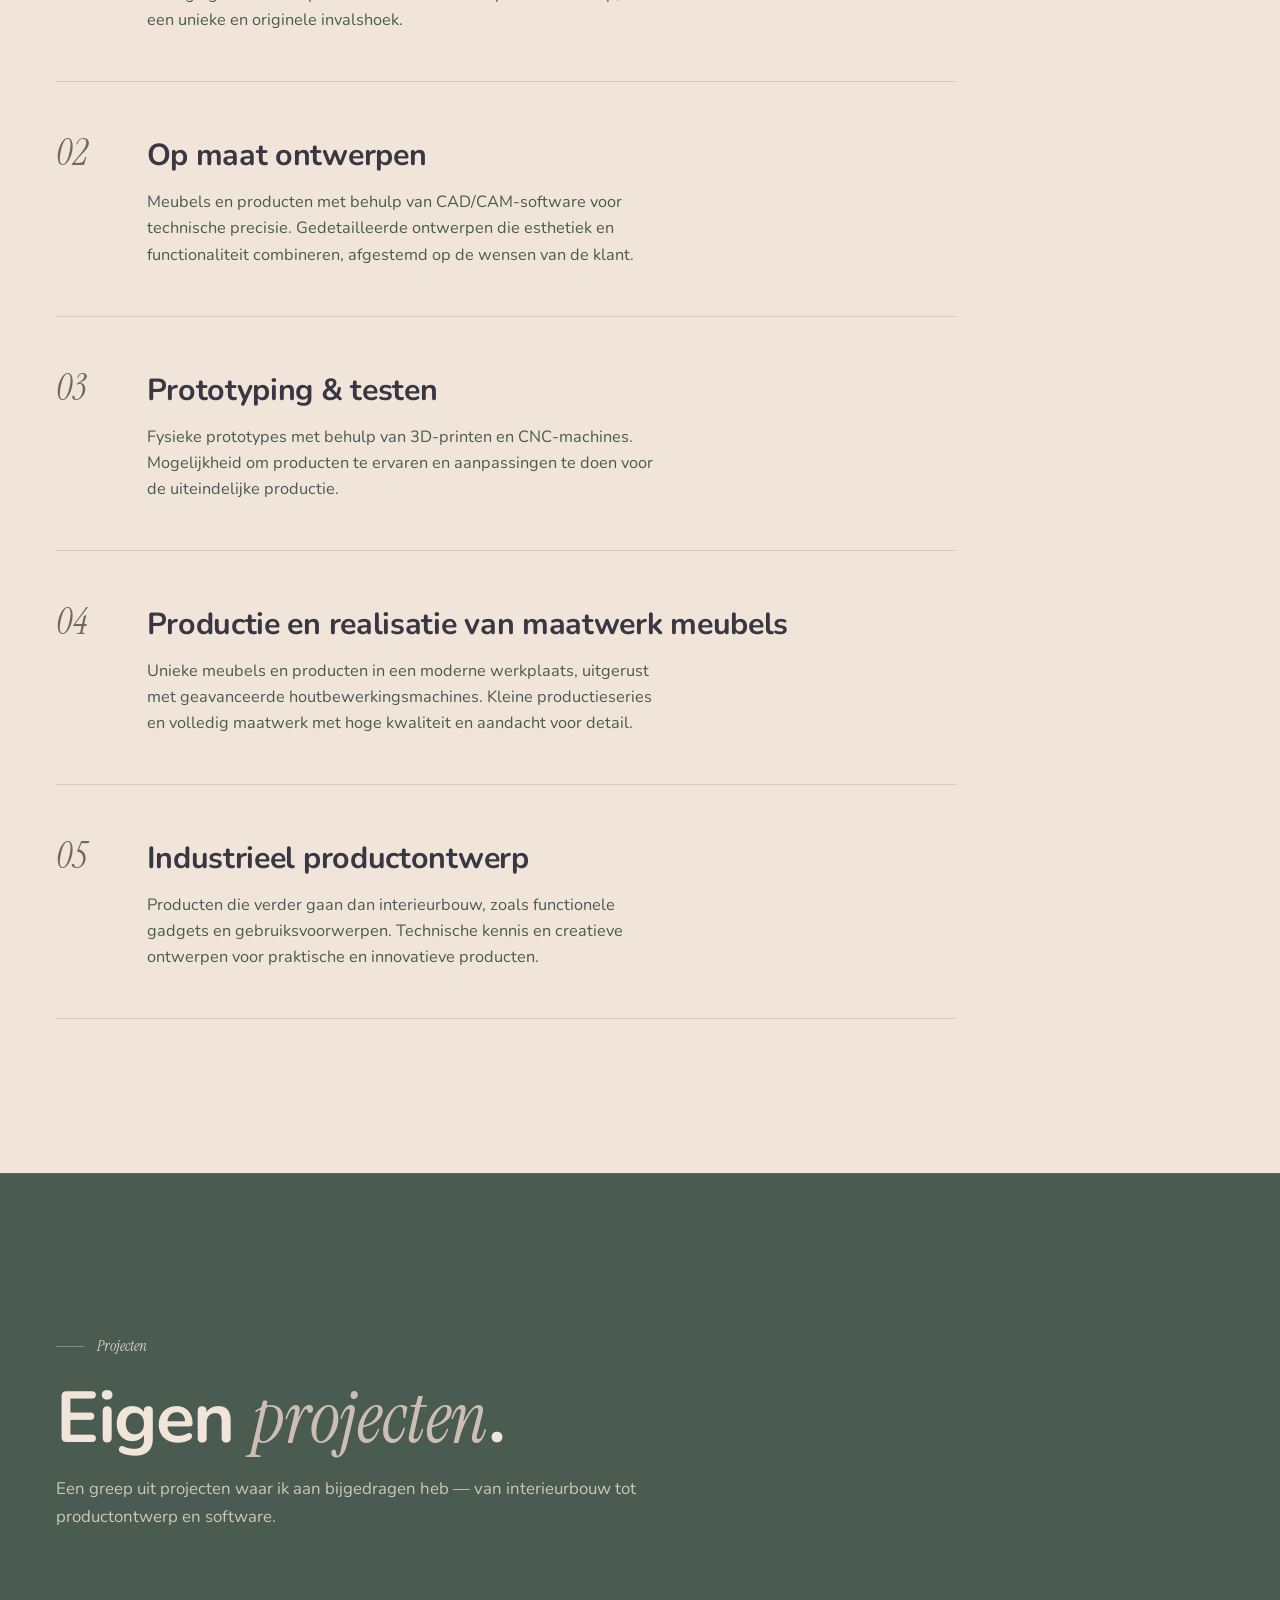
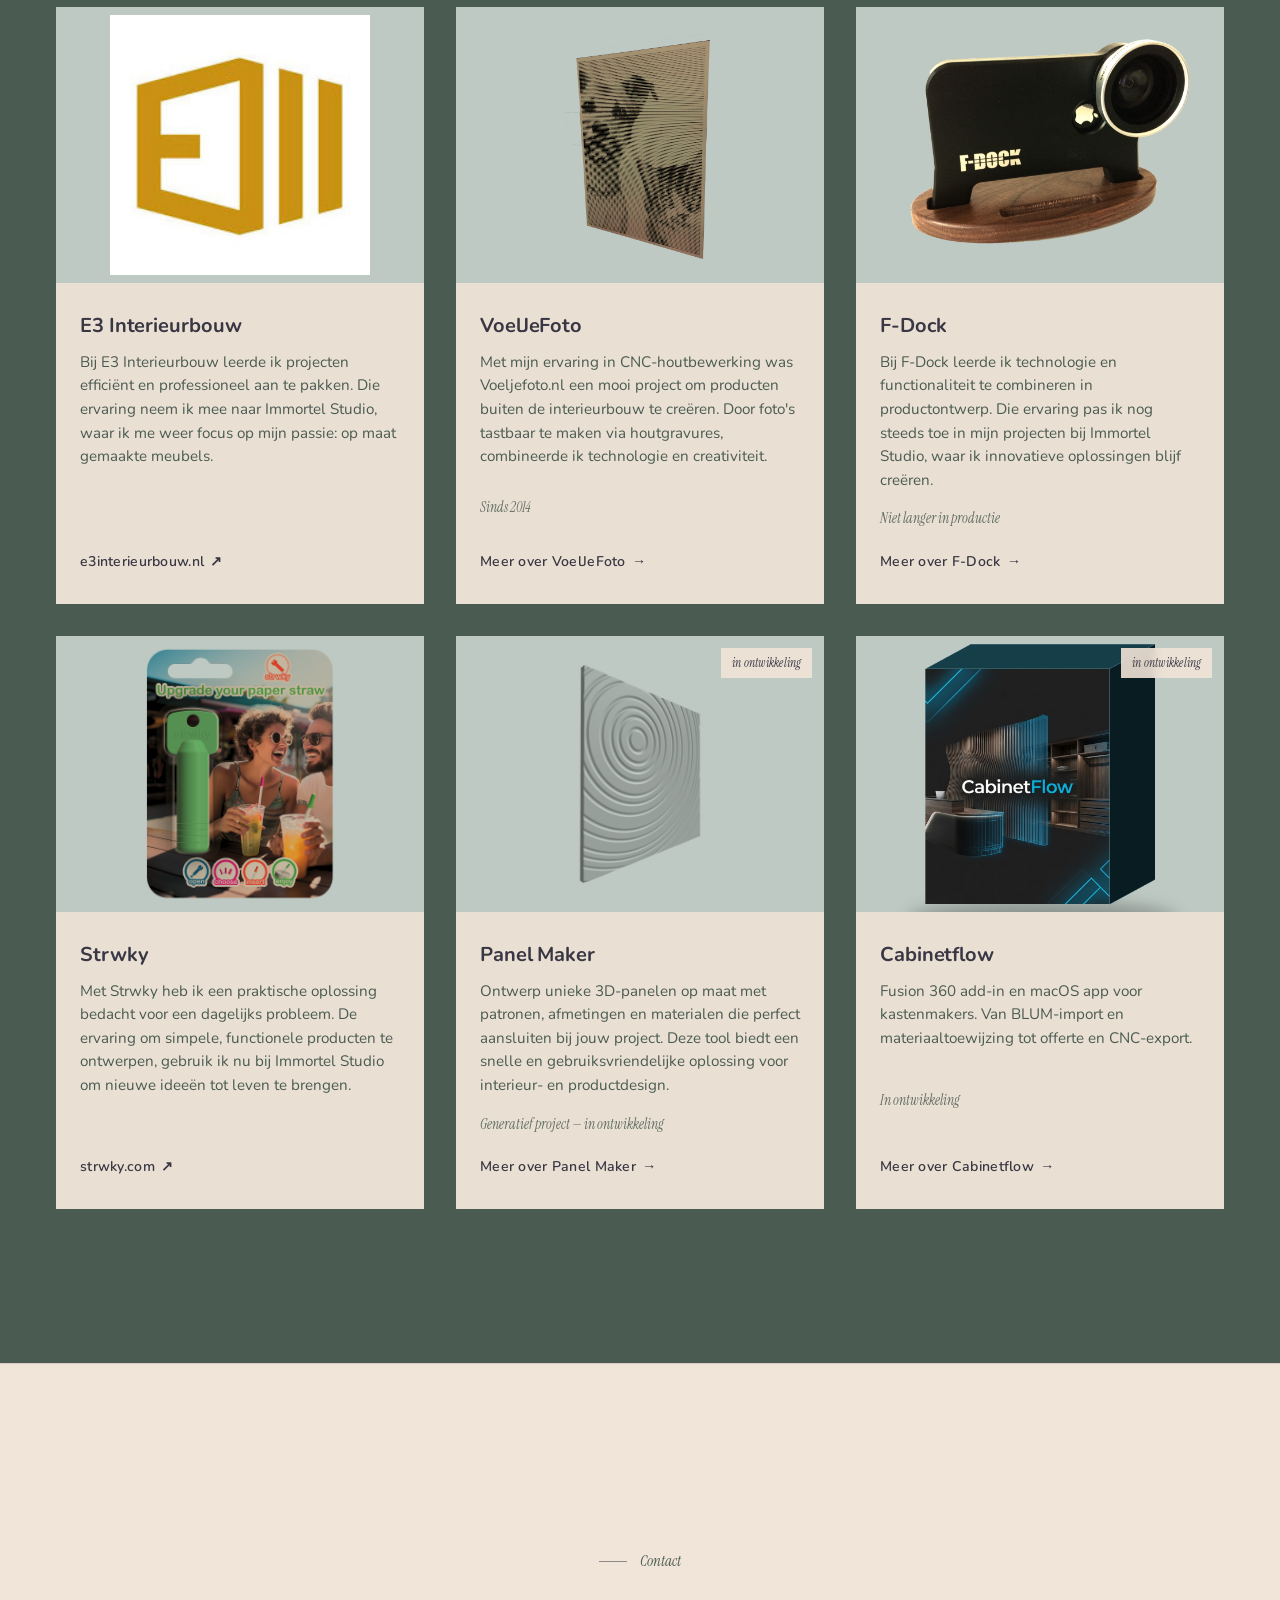
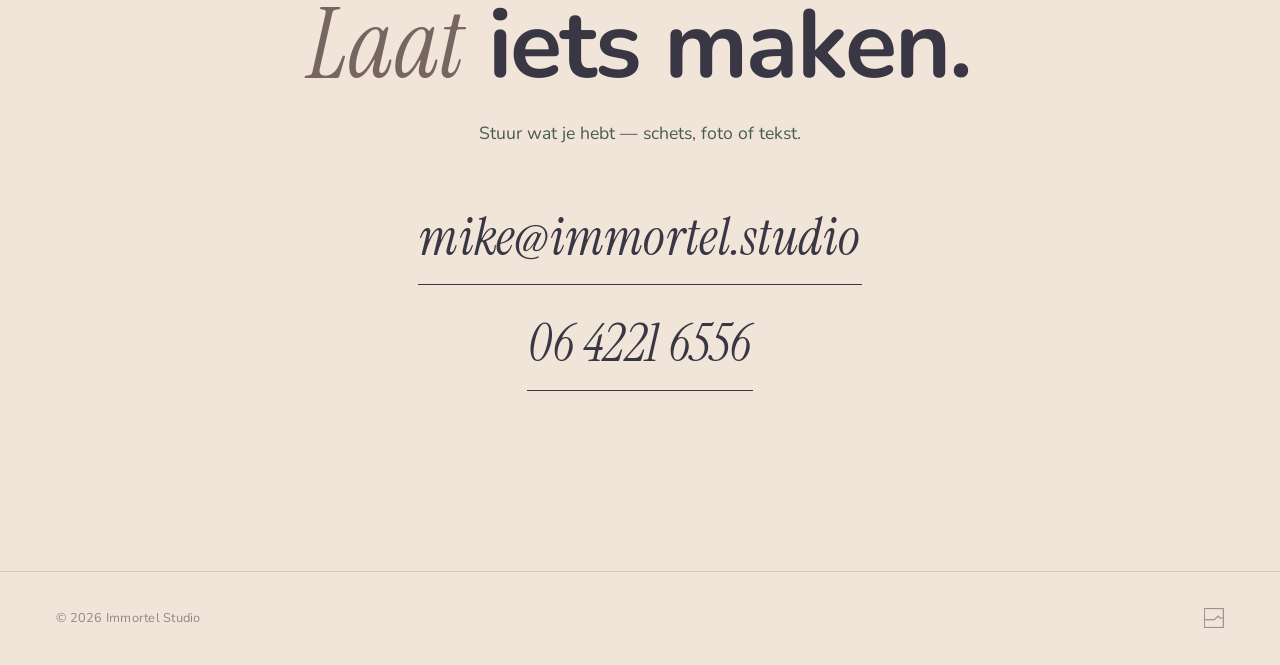
==== commit 34fb2256: "Refine E3 biography text" ====
--- a/index.html
+++ b/index.html
@@ -81,7 +81,7 @@
         <h2 class="h2 h2--display">Ik <em>ben</em>...</h2>
         <div class="prose">
           <p>Ik ben Mike van de Mortel, en Immortel Studio, dat ben ik.</p>
-          <p>Na het mede-oprichten van <a href="#lab">E3 Interieurbouw</a> heb ik het bedrijf gebracht tot een punt waarop mijn uitdaging daar verdween. Het was tijd om iets nieuws te beginnen.</p>
+          <p>Na het mede-oprichten van <a href="#lab">E3 Interieurbouw</a> voelde ik dat het voor mij tijd was om iets nieuws te beginnen.</p>
           <p>Nu richt ik me op Immortel Studio, waar ik nog steeds meubels maak, maar ook mijn kennis gebruik om nieuwe en unieke producten te ontwerpen.</p>
           <p>Ik kan mensen verrassen met hoe ik vraagstukken oplos, door mijn frisse en originele invalshoek. En met 30 jaar ervaring in ontwerpen en productieprocessen, kan ik die ideeën niet alleen bedenken maar ook omzetten in functionele producten.</p>
           <p><em>Stuur me je vraagstuk, en ik ga aan de slag!</em></p>
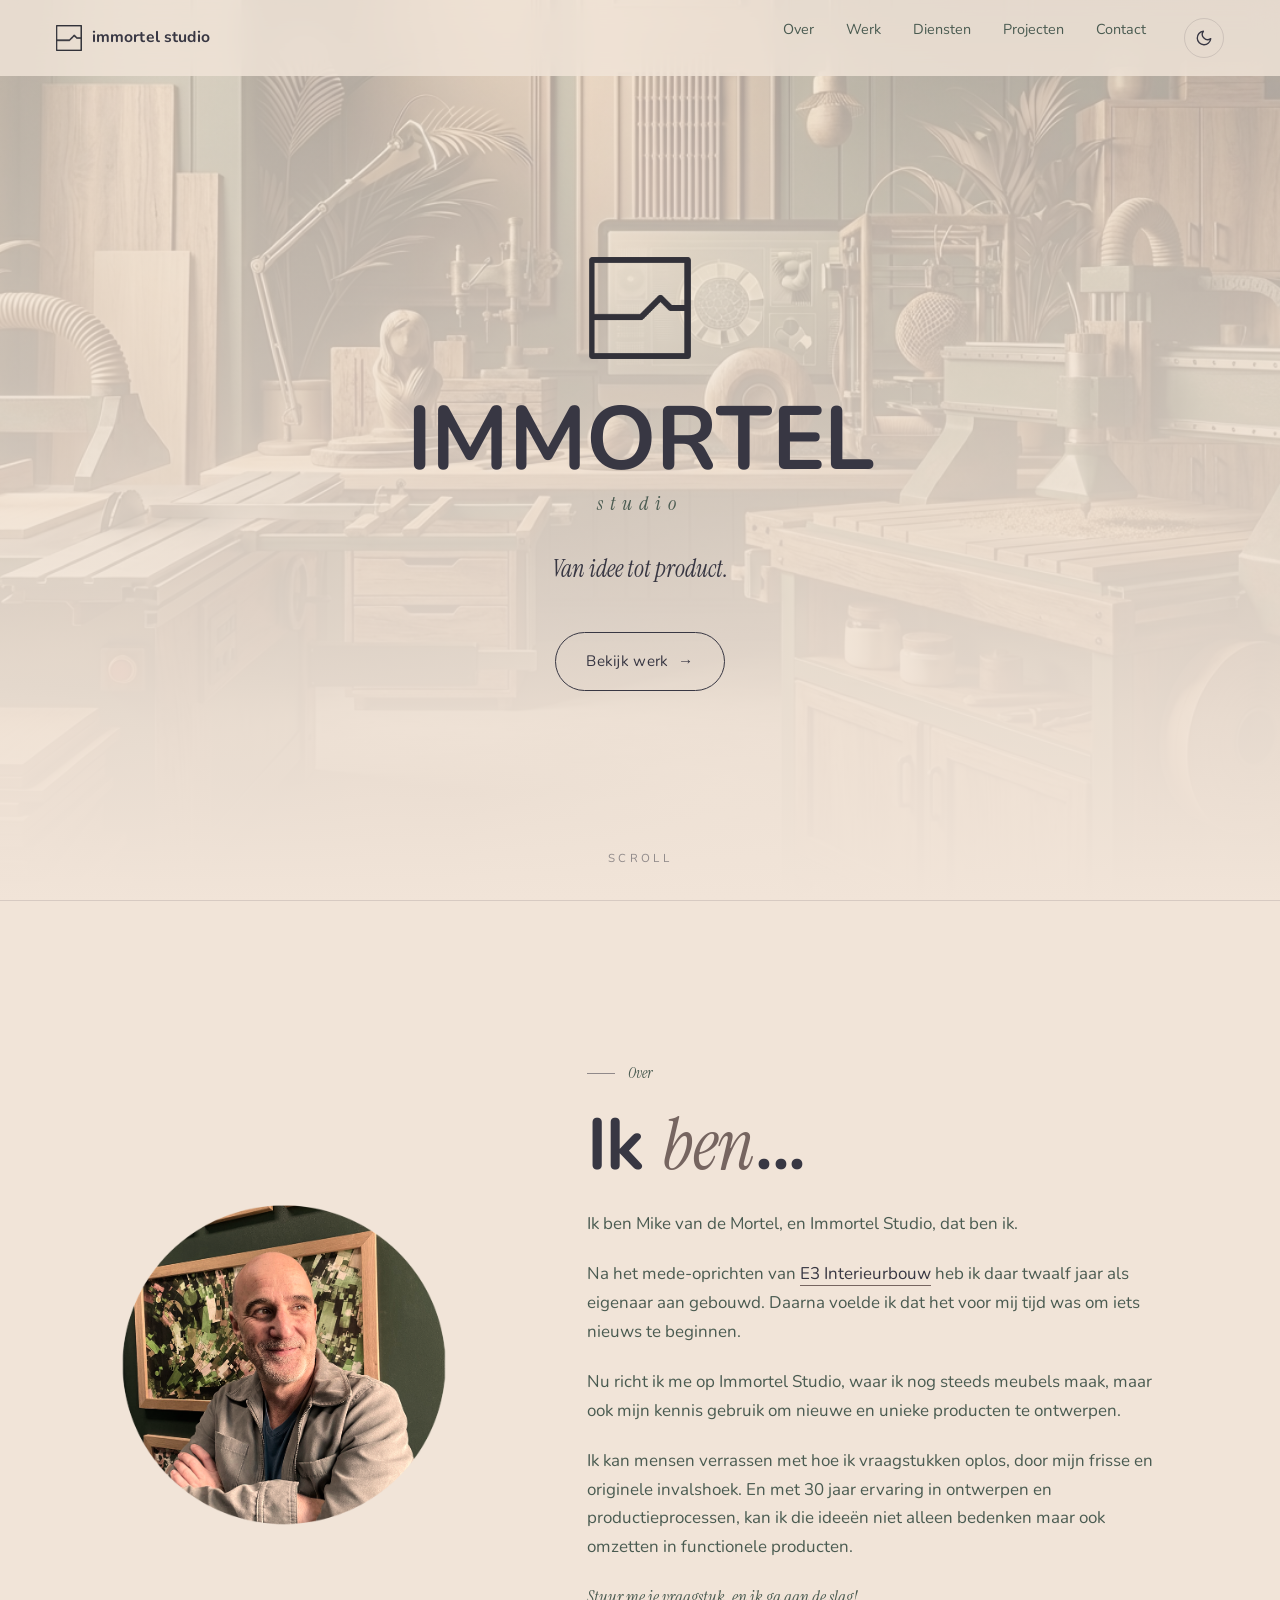
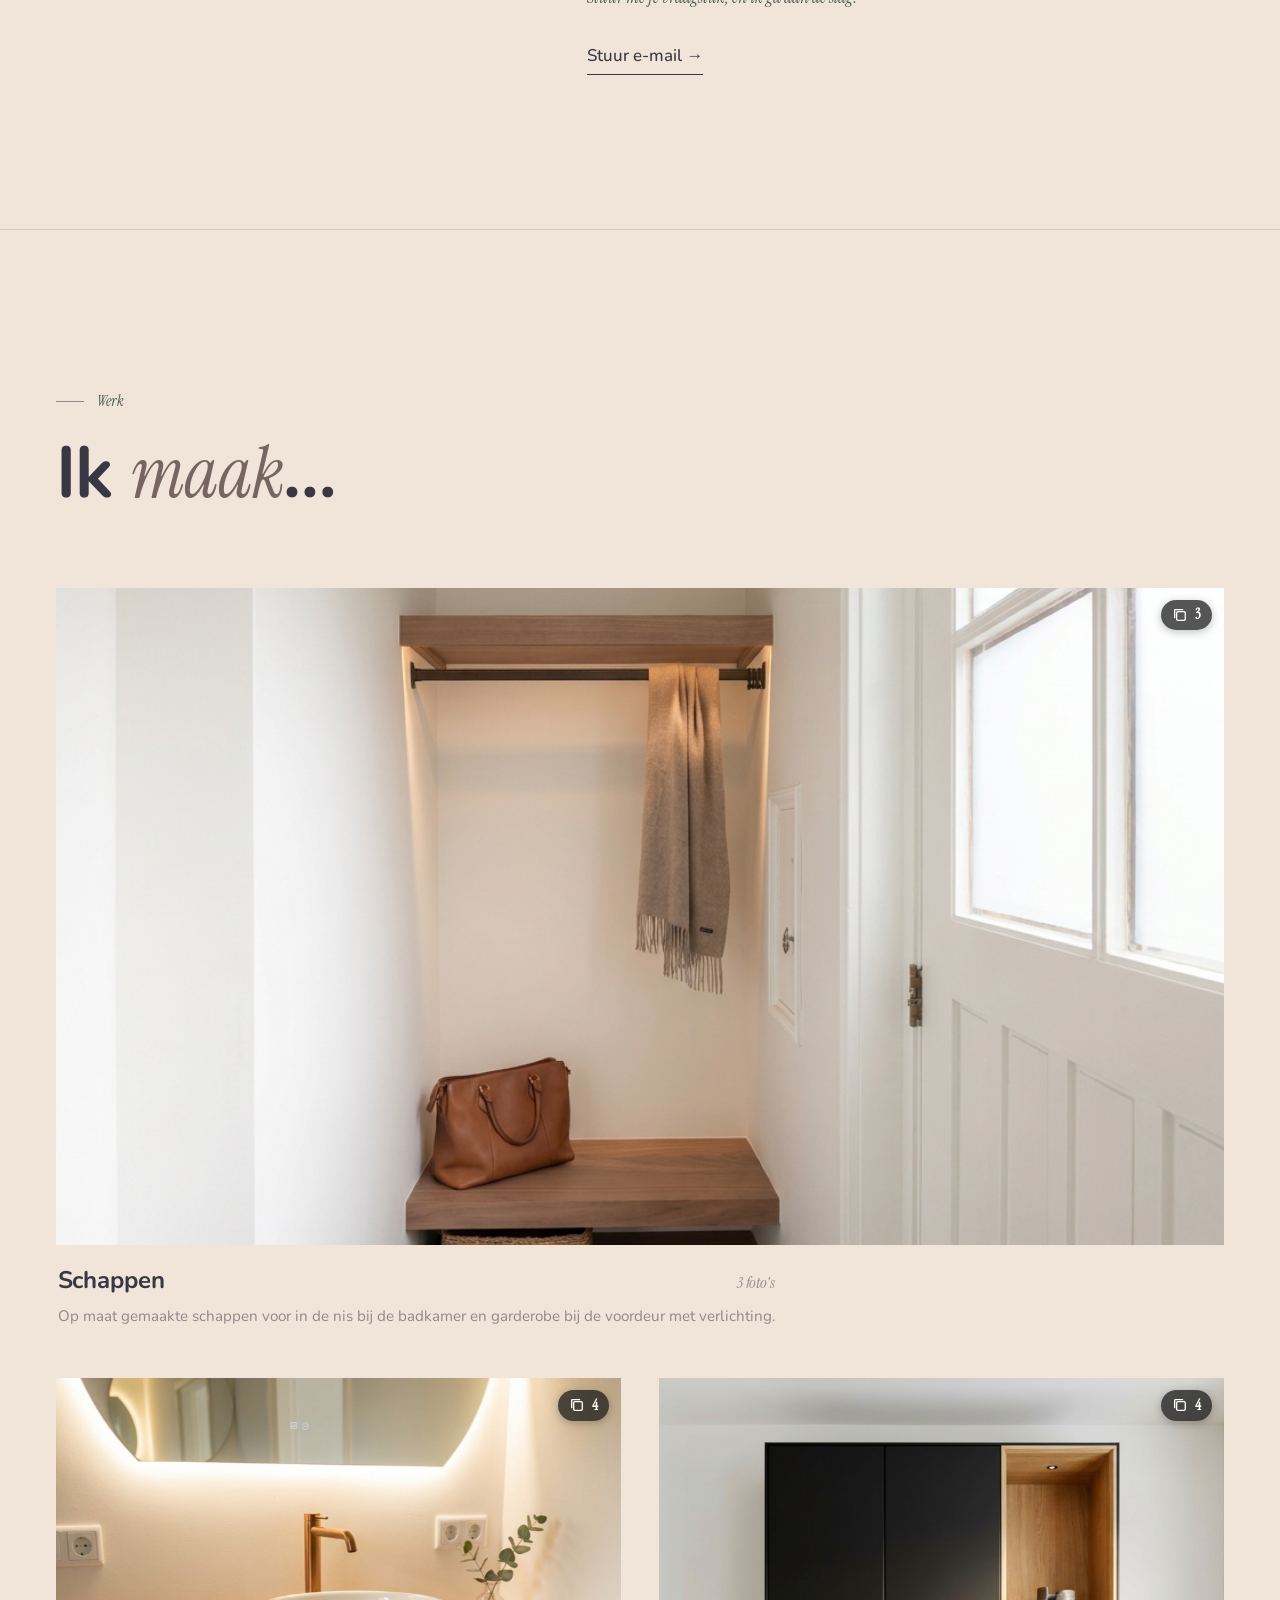
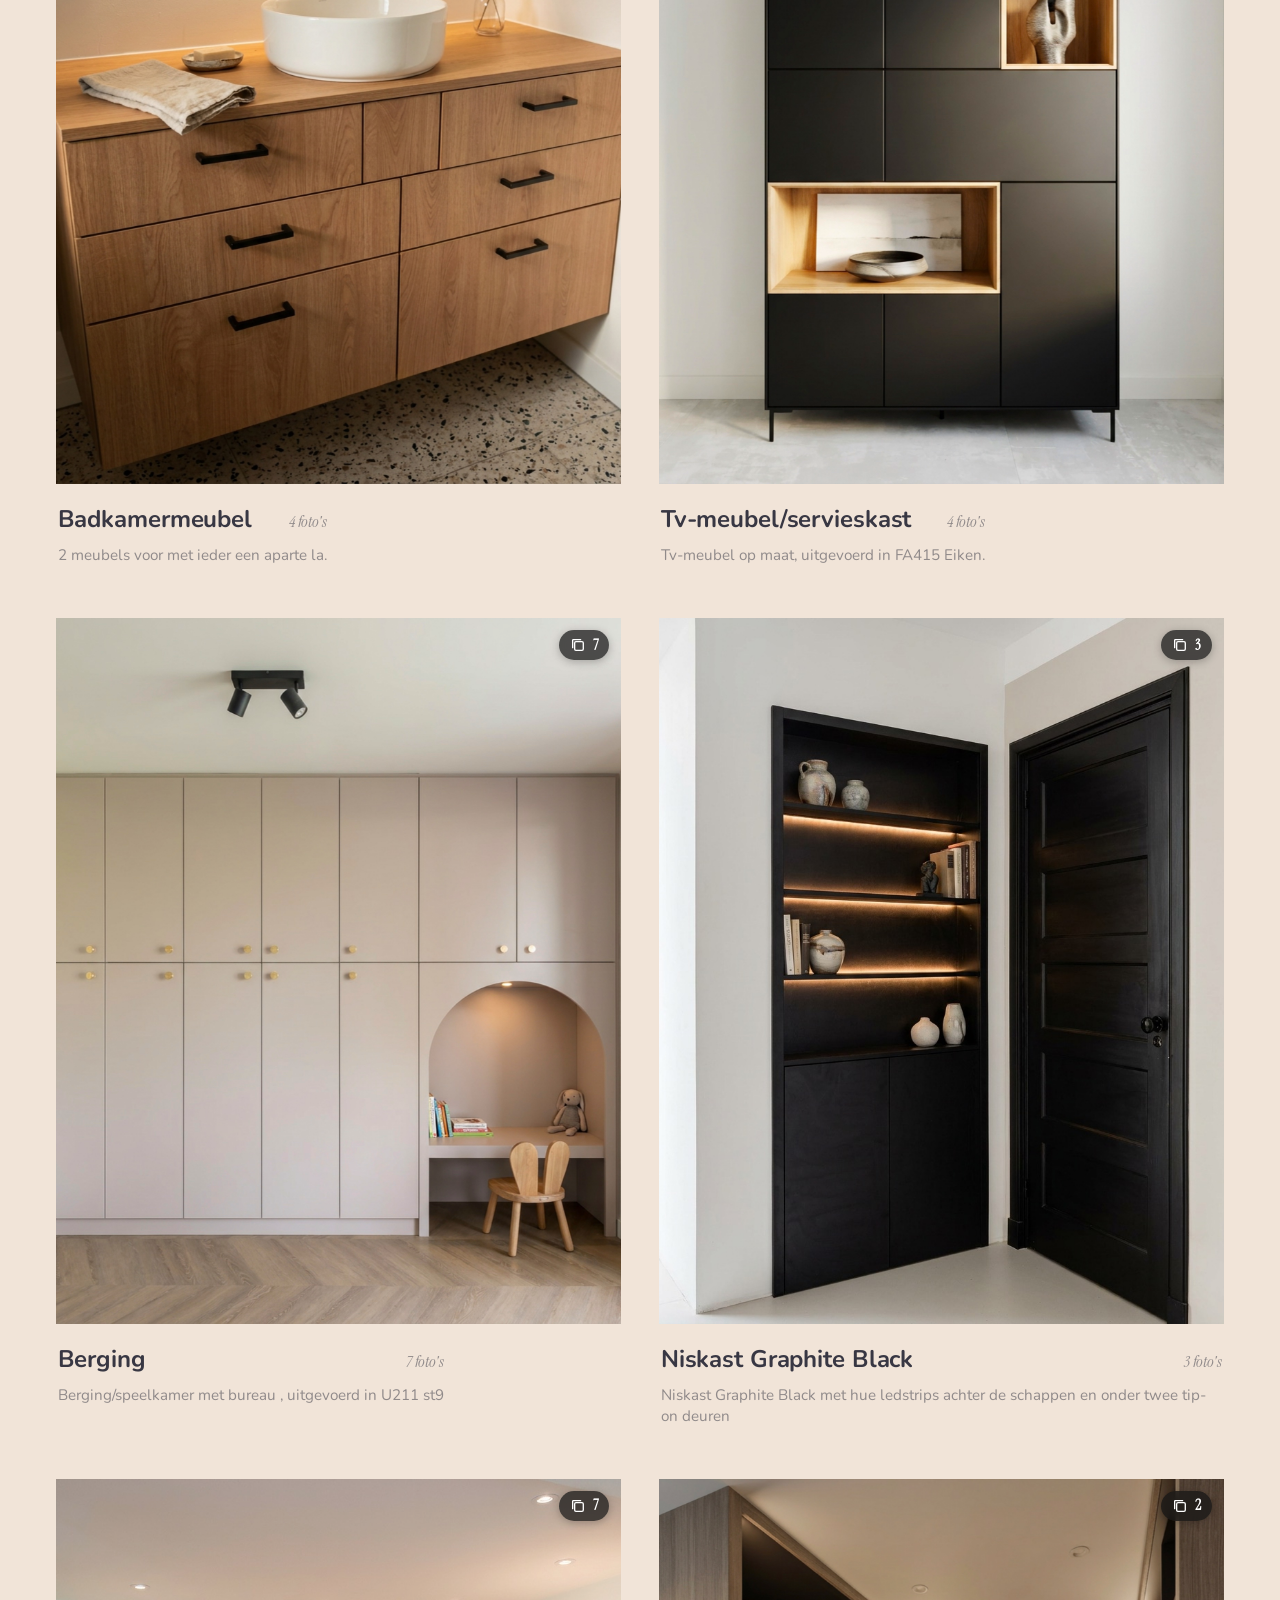
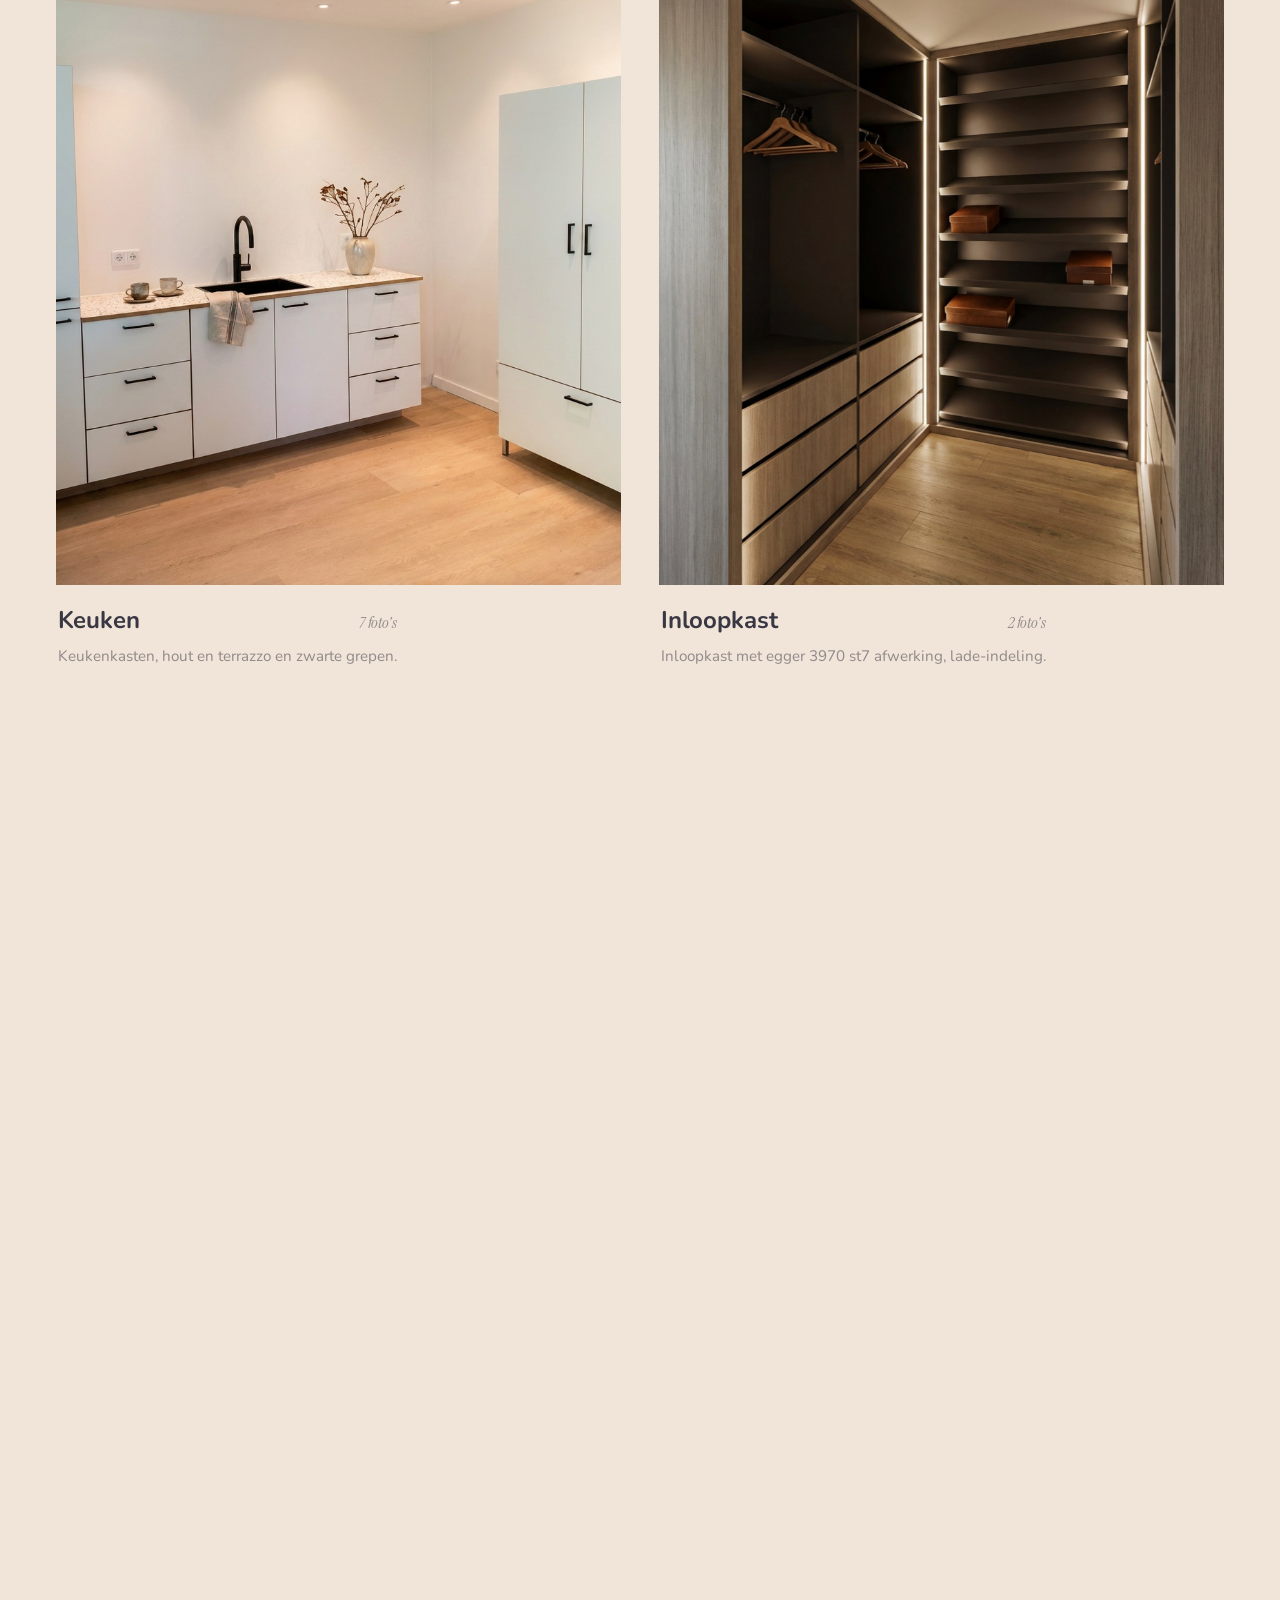
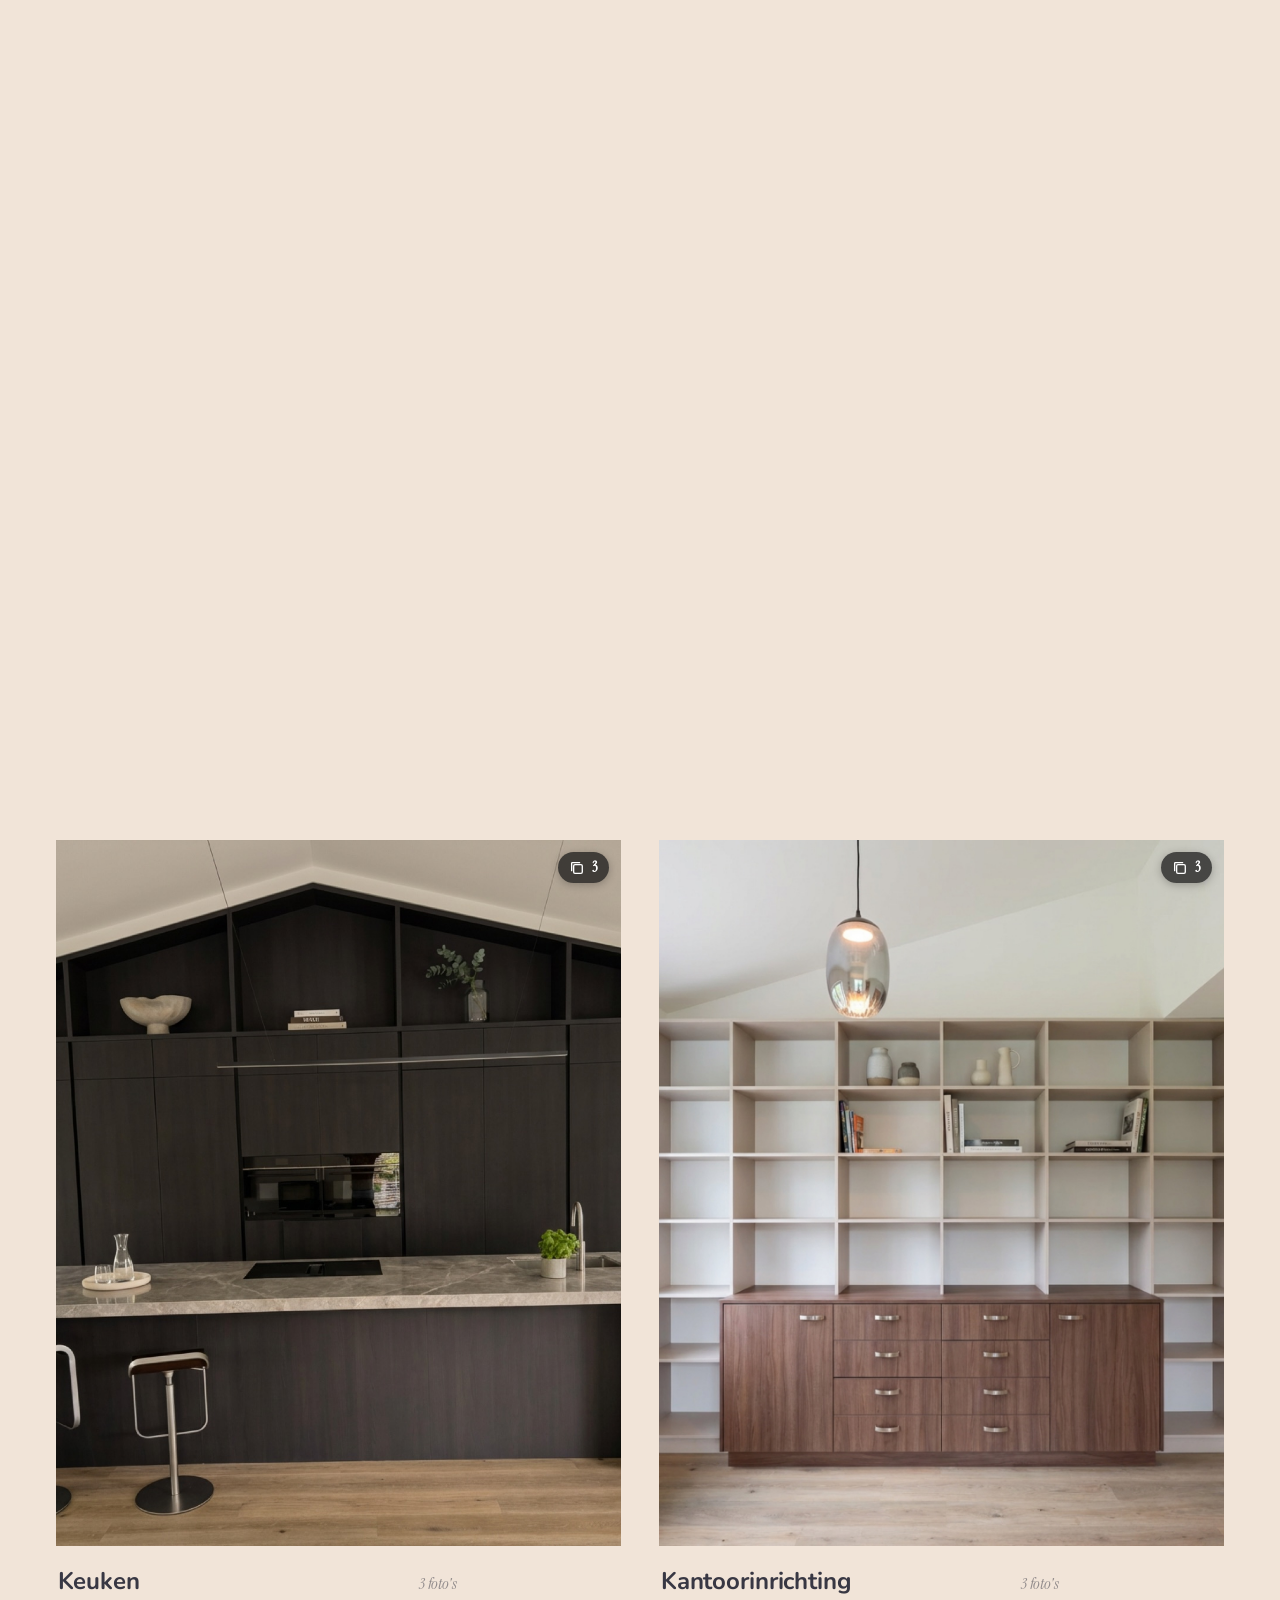
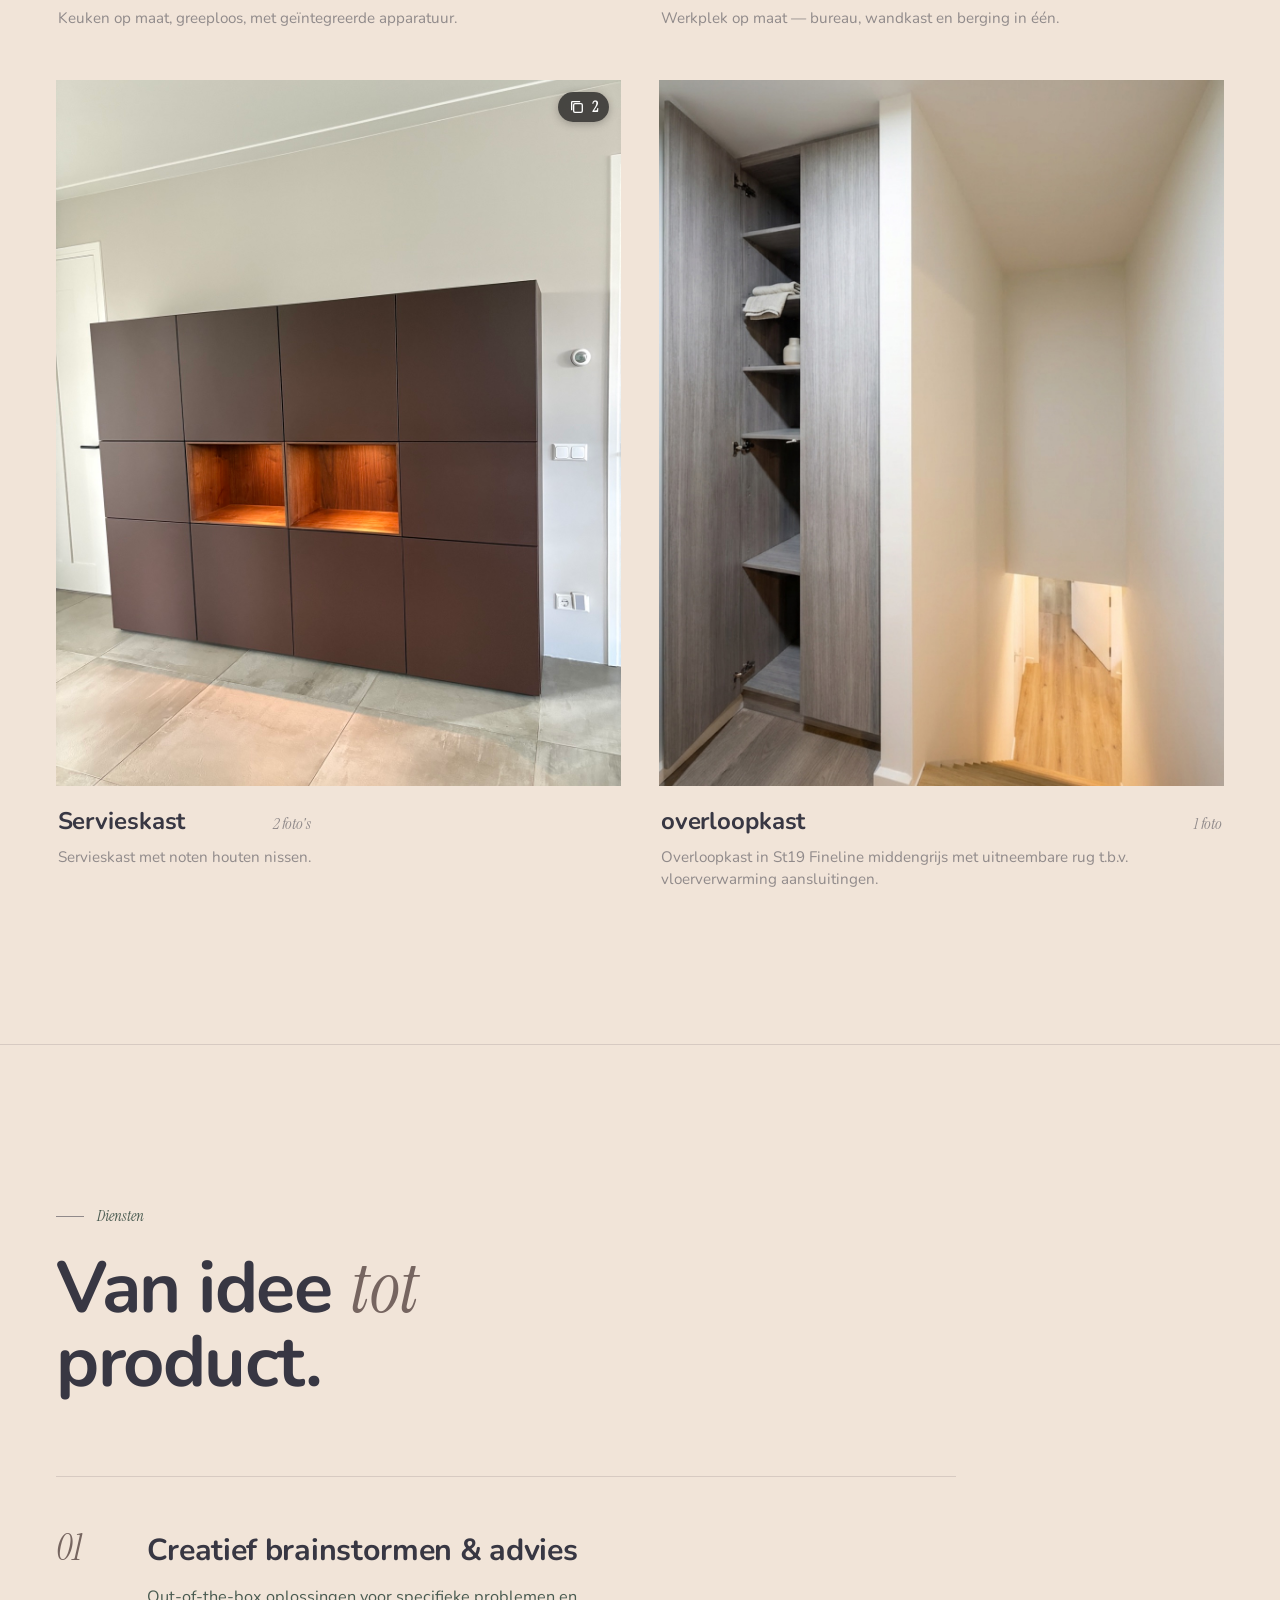
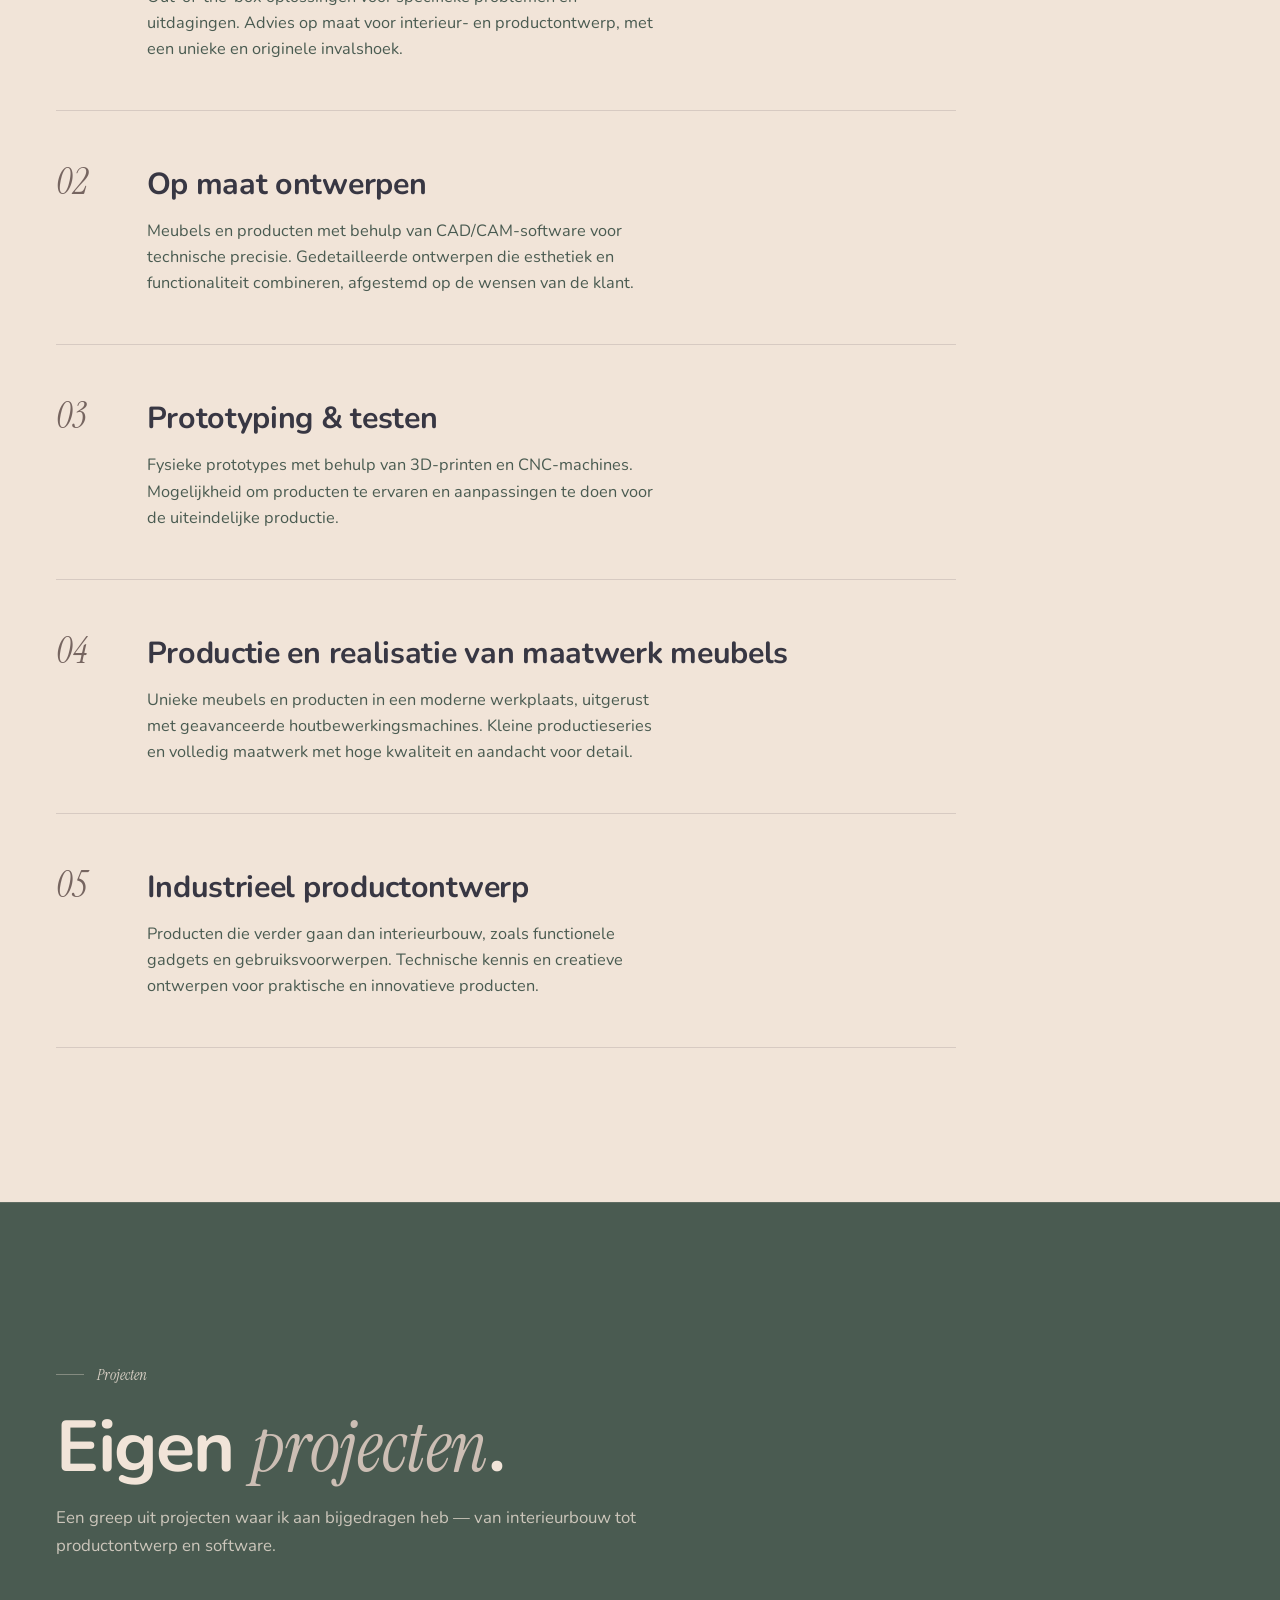
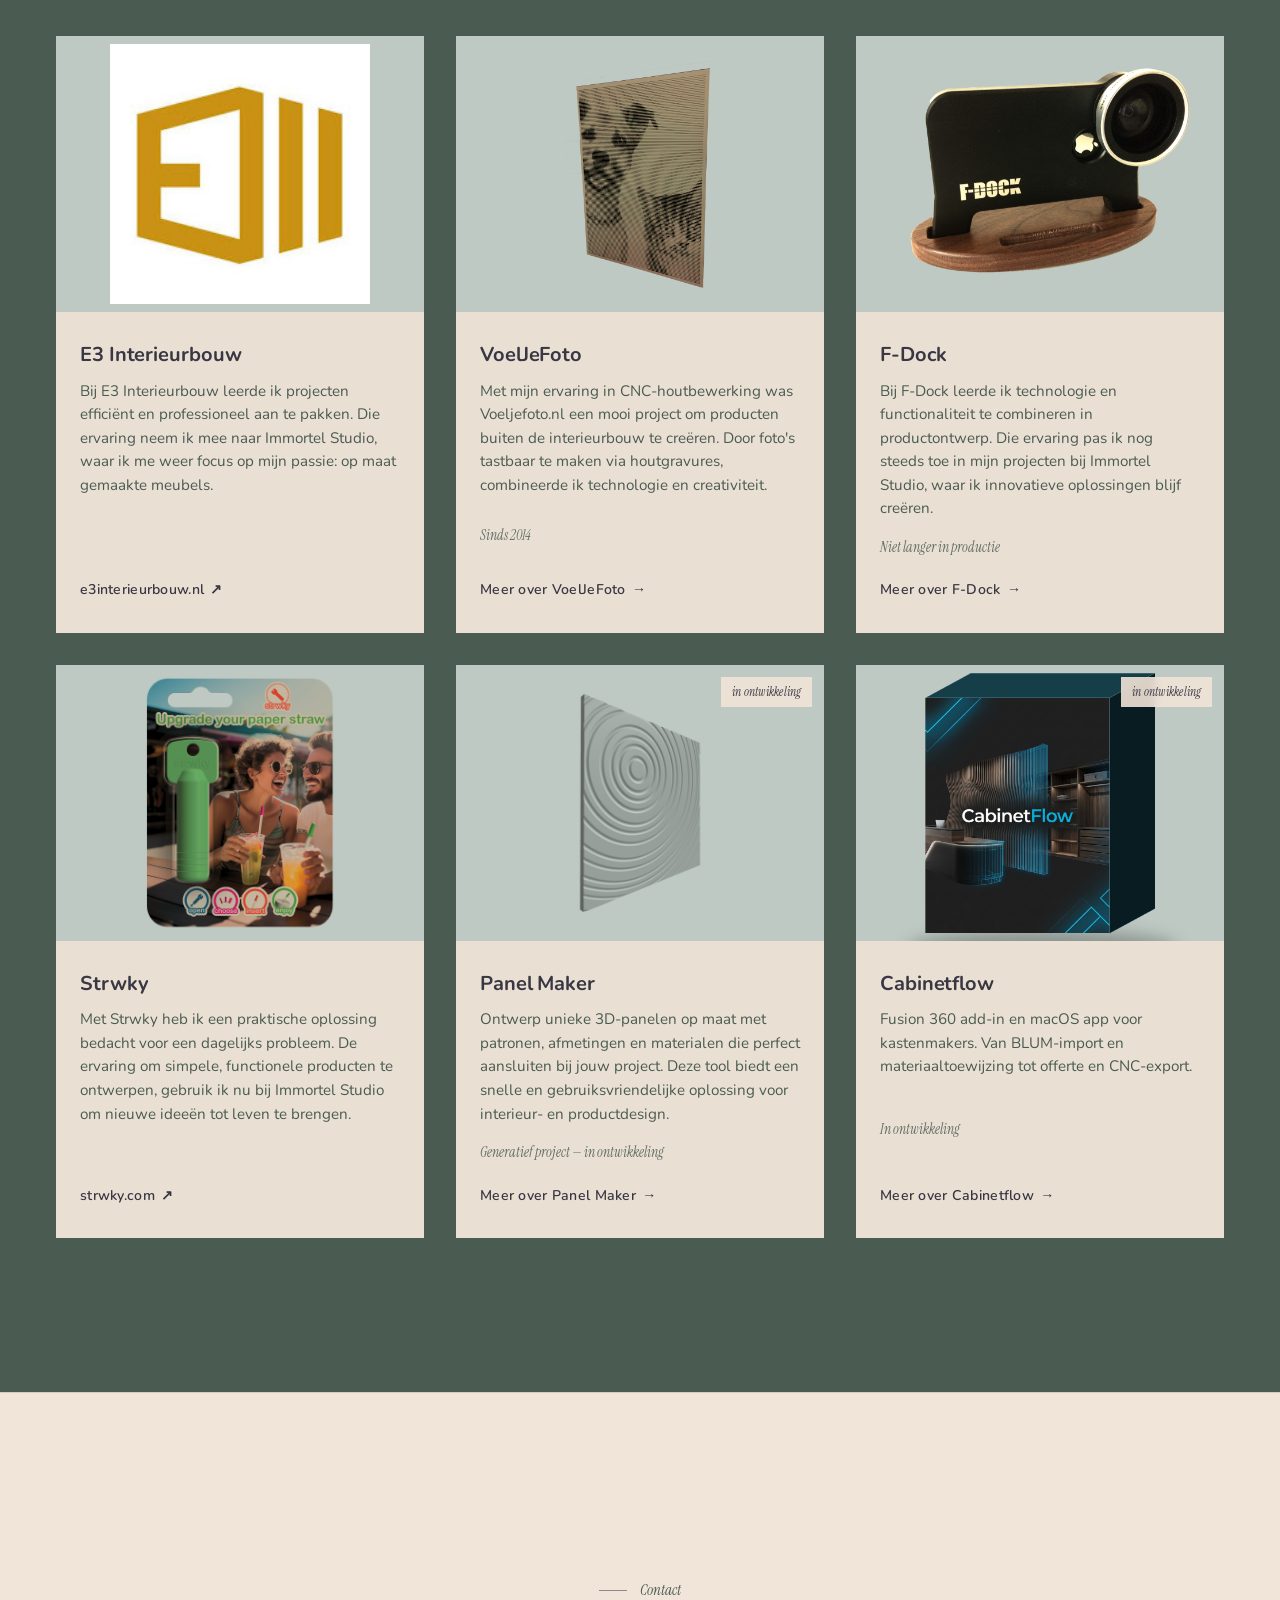
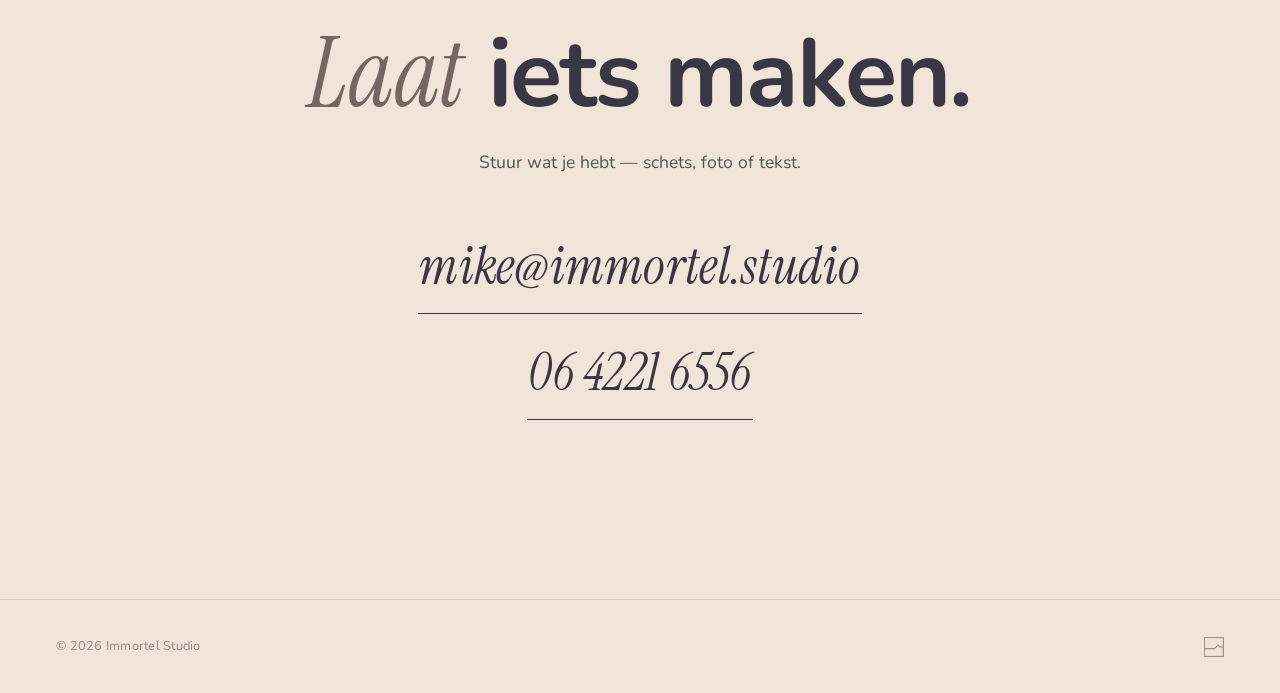
==== commit 3109687c: "Mention E3 ownership tenure" ====
--- a/index.html
+++ b/index.html
@@ -81,7 +81,7 @@
         <h2 class="h2 h2--display">Ik <em>ben</em>...</h2>
         <div class="prose">
           <p>Ik ben Mike van de Mortel, en Immortel Studio, dat ben ik.</p>
-          <p>Na het mede-oprichten van <a href="#lab">E3 Interieurbouw</a> voelde ik dat het voor mij tijd was om iets nieuws te beginnen.</p>
+          <p>Na het mede-oprichten van <a href="#lab">E3 Interieurbouw</a> heb ik daar twaalf jaar als eigenaar aan gebouwd. Daarna voelde ik dat het voor mij tijd was om iets nieuws te beginnen.</p>
           <p>Nu richt ik me op Immortel Studio, waar ik nog steeds meubels maak, maar ook mijn kennis gebruik om nieuwe en unieke producten te ontwerpen.</p>
           <p>Ik kan mensen verrassen met hoe ik vraagstukken oplos, door mijn frisse en originele invalshoek. En met 30 jaar ervaring in ontwerpen en productieprocessen, kan ik die ideeën niet alleen bedenken maar ook omzetten in functionele producten.</p>
           <p><em>Stuur me je vraagstuk, en ik ga aan de slag!</em></p>
